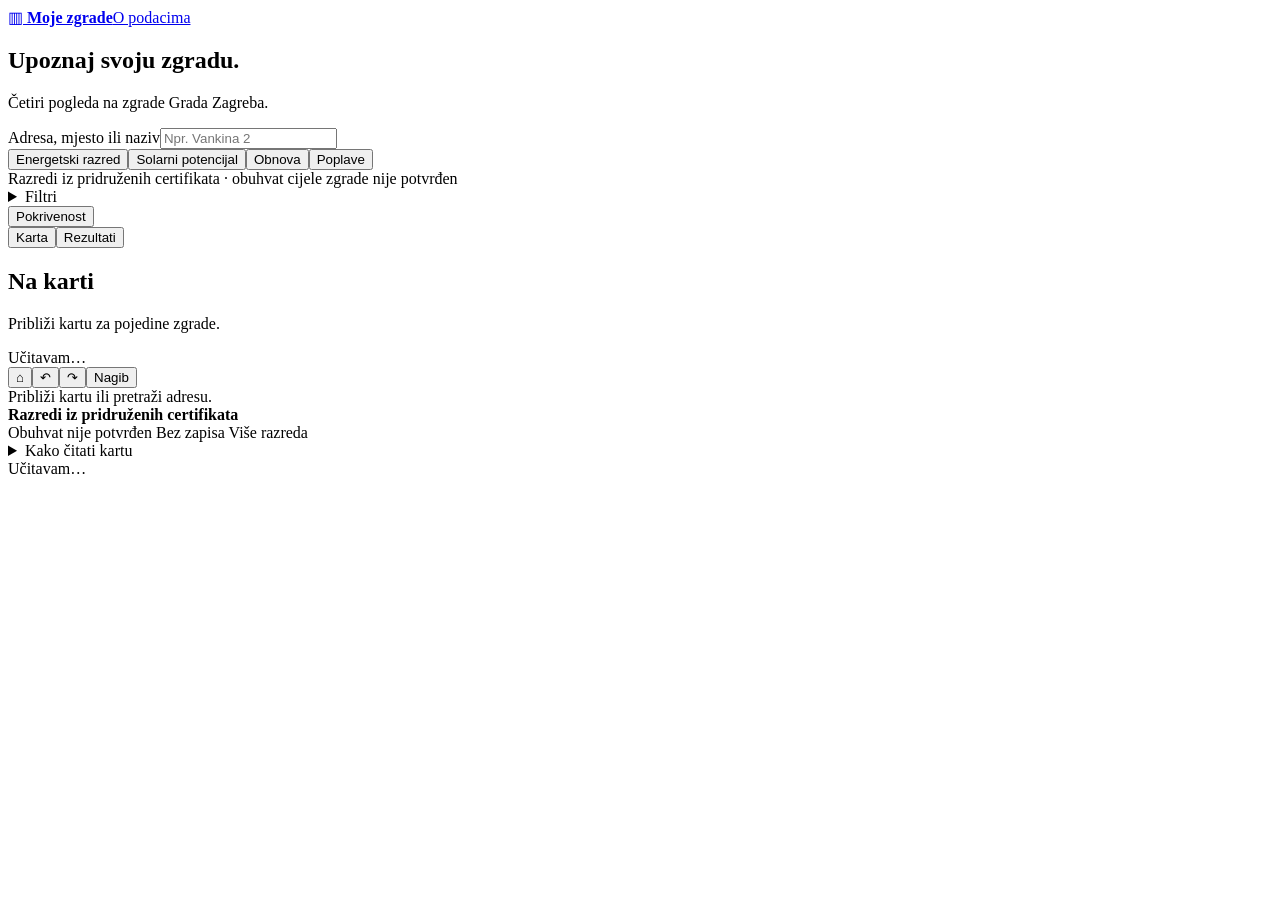
==== overrides/pokus/index.html @ 07d46ac8 "Show default flood scenario exposure and compare depths per building" ====
<!doctype html><html lang="hr"><head><meta charset="utf-8"><meta name="viewport" content="width=device-width,initial-scale=1"><meta name="theme-color" content="#173d36"><meta name="description" content="Moje zgrade: energetski razred, solarni potencijal, obnova i poplave na jednoj 3D karti Zagreba."><title>Moje zgrade · Zagreb</title><link rel="stylesheet" href="/pokus/vendor/maplibre-gl.css"><link rel="stylesheet" href="/pokus/style.css?v=mz-flood-overview-v204"><script></script><script defer src="/pokus/vendor/maplibre-gl.js"></script><script defer src="/pokus/organization.js?v=mz-systematic-20261105-v108"></script><script defer src="/pokus/map-cache.js?v=mz-systematic-20261105-v108"></script><script defer src="/pokus/app.js?v=mz-flood-overview-v204"></script></head><body>
<header><a href="/" class="brand">▥ <b>Moje zgrade</b></a><a href="#about" id="about-link">O podacima</a></header>
<section class="intro"><div class="intro-copy"><h1>Upoznaj svoju zgradu.</h1><p>Četiri pogleda na zgrade Grada Zagreba.</p></div><div class="search"><label for="search">Adresa, mjesto ili naziv</label><input id="search" aria-label="Pretraži adresu ili naziv zgrade u Zagrebu" placeholder="Npr. Vankina 2" type="search" autocomplete="off"></div></section>
<nav class="themes" aria-label="Odaberi temu"><button data-theme="energy" aria-pressed="true">Energetski razred</button><button data-theme="solar" aria-pressed="false">Solarni potencijal</button><button data-theme="renewal" aria-pressed="false">Obnova</button><button data-theme="flood" aria-pressed="false">Poplave</button></nav><div class="theme-context"><span id="theme-caption">Razredi iz pridruženih certifikata · obuhvat cijele zgrade nije potvrđen</span><label id="scenario-control" hidden>Prikaz <select id="scenario" aria-label="Prikaz poplava"><option value="overview">Sažetak svih scenarija</option><option value="velika">Dubina · češće poplave</option><option value="srednja">Dubina · stogodišnja poplava</option><option value="mala">Dubina · rijetka / ekstremna poplava</option></select></label><button id="projects-button" hidden>Prikaži projekte s podatkom</button><details id="filters" class="filters"><summary>Filtri<span id="filter-count"></span></summary><div class="filter-panel"><label class="indicator-label">Boja prikazuje<select id="indicator" aria-label="Boja prikazuje"><option value="heating">Grijanje</option><option value="primary">Primarna energija</option></select></label><label>Premjesti kartu na<select id="area"><option value="">Odaberi područje…</option><option value="kruge">Kruge</option><option value="selska">Selska</option><option value="zagreb">Zagreb · šire</option></select></label><label>Koje lokacije prikazati<select id="quality"><option value="default">Podudaranja i moguće lokacije</option><option value="strong">Samo podudaranja adrese</option><option value="all">Uključi i slabe prijedloge</option></select></label><label class="toggle"><input id="known-only" type="checkbox"> Samo obrisi s pridruženim zapisima</label><p>Lokacija može biti procjena. Razlog je naveden uz svaki zapis.</p><button id="home">⌖ Početni pogled</button></div></details><button id="coverage-button">Pokrivenost</button></div><nav class="mobile-view" aria-label="Rezultati ili karta"><button id="view-map" aria-pressed="true">Karta</button><button id="view-list" aria-pressed="false">Rezultati</button></nav>
<main><aside class="sidebar"><div class="sidebar-head"><h2 id="view-title">Na karti</h2><p id="view-help">Približi kartu za pojedine zgrade.</p><div class="stats" id="stats" role="status">Učitavam…</div></div><div id="list" class="list"></div><button id="more" hidden>Prikaži još 30</button></aside><section id="map-shell" aria-label="Karta energetskih certifikata"><div id="map"></div><div class="map-tools" aria-label="Upravljanje pogledom"><button id="home-map" aria-label="Početni pogled karte" title="Početni pogled">⌂</button><button id="rotate-left" aria-label="Zakreni ulijevo">↶</button><button id="rotate-right" aria-label="Zakreni udesno">↷</button><button id="tilt" aria-label="Promijeni nagib">Nagib</button></div><div class="map-badge" id="map-badge">Približi kartu ili pretraži adresu.</div><div id="tile-warning" role="status" hidden>Podloga nije dostupna. Zgrade i podaci ostaju dostupni.</div><div class="legend"><strong>Razredi iz pridruženih certifikata</strong><div class="scale" id="scale"></div><div class="legend-status"><span><i class="hatch"></i> Obuhvat nije potvrđen</span><span><i class="gray"></i> Bez zapisa</span><span><i class="multi"></i> Više razreda</span></div><details><summary>Kako čitati kartu</summary><p id="certainty">Šrafura označava povezane zapise, ne potvrdu razreda cijele zgrade. Siva ne dokazuje da certifikat ne postoji. 3D visina može biti procjena.</p></details></div><aside id="detail" hidden aria-label="Podaci odabrane zgrade"></aside><div id="loading">Učitavam…</div><div id="theme-source-error" hidden role="status">Podaci o bojama trenutačno nisu dostupni. Zgrade ostaju na karti. <button id="retry-theme">Pokušaj ponovno</button></div><div id="map-recovery" hidden role="status"><b>Pregled se nije učitao.</b><p>Možeš pokušati ponovno ili otvoriti stvarni primjer iz registra.</p><button id="retry-map">Pokušaj ponovno</button><button id="example-search">Primjer: Vankina 2</button></div></section></main>
<dialog id="about"><div class="dialog-top"><span class="eyebrow">IZVORI I GRANICE PODATAKA</span><button id="close-about" aria-label="Zatvori objašnjenje">×</button></div><h2>Moje zgrade · izvori i granice</h2><p>Interni Tailscale pregled · 4. 11. 2026. <a href="/sources.html">Izvori, metode i pokrivenost svih tema →</a></p><p>Solar: Grad Zagreb, prikladna površina krova prema starijem 3D modelu i pragu 800 kWh/m². Nije dokaz postavljenih panela. Obnova: gradski, državni i institucionalni izvori, bez potvrde svih stvarnih obnova. Poplave: Hrvatske vode, karte 2019., plan 2022.–2027., mjerilo 1:25.000. To nisu podaci o ranjivosti pojedine zgrade.</p><p><a href="/sources.html"><b>Logička provjera: pronađene pogreške i ispravci →</b></a></p><p id="source-summary">Učitavanje sažetka…</p><p>Boja može sažimati više zapisa. Prikazana pouzdanost odgovara najslabijem uključenom spoju; pojedinačni razlozi ostaju dostupni uz svaki zapis.</p><p>Svi izvorni IEC zapisi dobili su ishod: jači adresni spoj, vjerojatan spoj, više mogućih obrisa, slabiji prijedlog, adresa bez obrisa ili neriješeno.</p><p><b>Šrafura</b> označava energetski razred iz pridruženih certifikata, uz nepotvrđen obuhvat cijele zgrade. <b>Ljubičasto</b> znači više razreda u uključenim zapisima istog pokazatelja. <b>Sivo</b> znači da zapis nije povezan s obrisom u ovom postupku.</p><p><b>Jači adresni spoj:</b> podudaranje ulice, kućnog broja i lokaliteta uz adresnu točku u stvarnom obrisu OSM/DGU. <b>Vjerojatan spoj:</b> dodatni zaključak iz naziva, inicijala, OSM starog naziva ulice, obližnjeg adresnog čvora ili naselja. <b>Više mogućih obrisa:</b> sve bliske alternative ostaju vidljive. Slabiji prijedlozi uključuju se zasebno.</p><p>Korišteno je 1.683.274 službenih adresnih točaka DGU-a, hrvatski OSM izvod i 2.552.257 službenih DGU obrisa iz starijeg TTB sloja. DGU adresna točka označava lokaciju (siteLevel), a ne potvrđeni obuhvat zgrade. Kad obris ne sadrži točku, bliski obris do 35 m ostaje prijedlog; više mogućih zgrada ostaje odvojeno označeno. Nema slanja adresa javnom geokoderu ni stavljanja pojedinog certifikata u centar naselja. Brojevi na širokom prikazu su grupe povezanih obrisa.</p><p>3D visine koriste upisanu OSM visinu, OSM etaže ili jasno označenu procjenu iz etaža navedenih u certifikatu. Inače je volumen simboličan prema vrsti objekta. Modelirani OSM dijelovi imaju zasebne visine i donji rub; nagibi krova i fasade nisu rekonstruirani.</p><p><a href="/sources.html">Rezultati, pravila, kvaliteta i preuzimanje ishoda svih zapisa ↗</a></p><p><a href="https://www.openstreetmap.org/copyright" target="_blank" rel="noreferrer">OpenStreetMap suradnici · ODbL</a> · <a href="https://data.gov.hr/ckan/dataset/izvadak-iz-registra-izdanih-energetskih-certifikata" target="_blank" rel="noreferrer">MPGI IEC · Otvorena dozvola</a> · <a href="https://dgu.gov.hr/otvoreni-podaci-6596/6596" target="_blank" rel="noreferrer">DGU · Otvorena dozvola</a>. DGU AD: 25. 10. 2026.; BU/TTB: 7. 3. 2024. Izvedeno povezivanje, bez službene potvrde DGU-a. IEC izvod preuzet 28. 10. 2026.; OSM stanje 26. 10. 2026. MapLibre GL JS · BSD-3-Clause.</p></dialog>
<dialog id="theme-dialog"><div class="dialog-top"><h2 id="theme-dialog-title">Podaci</h2><button id="close-theme-dialog" aria-label="Zatvori">×</button></div><div id="theme-dialog-body"></div></dialog><div id="toast" role="status" hidden></div></body></html>
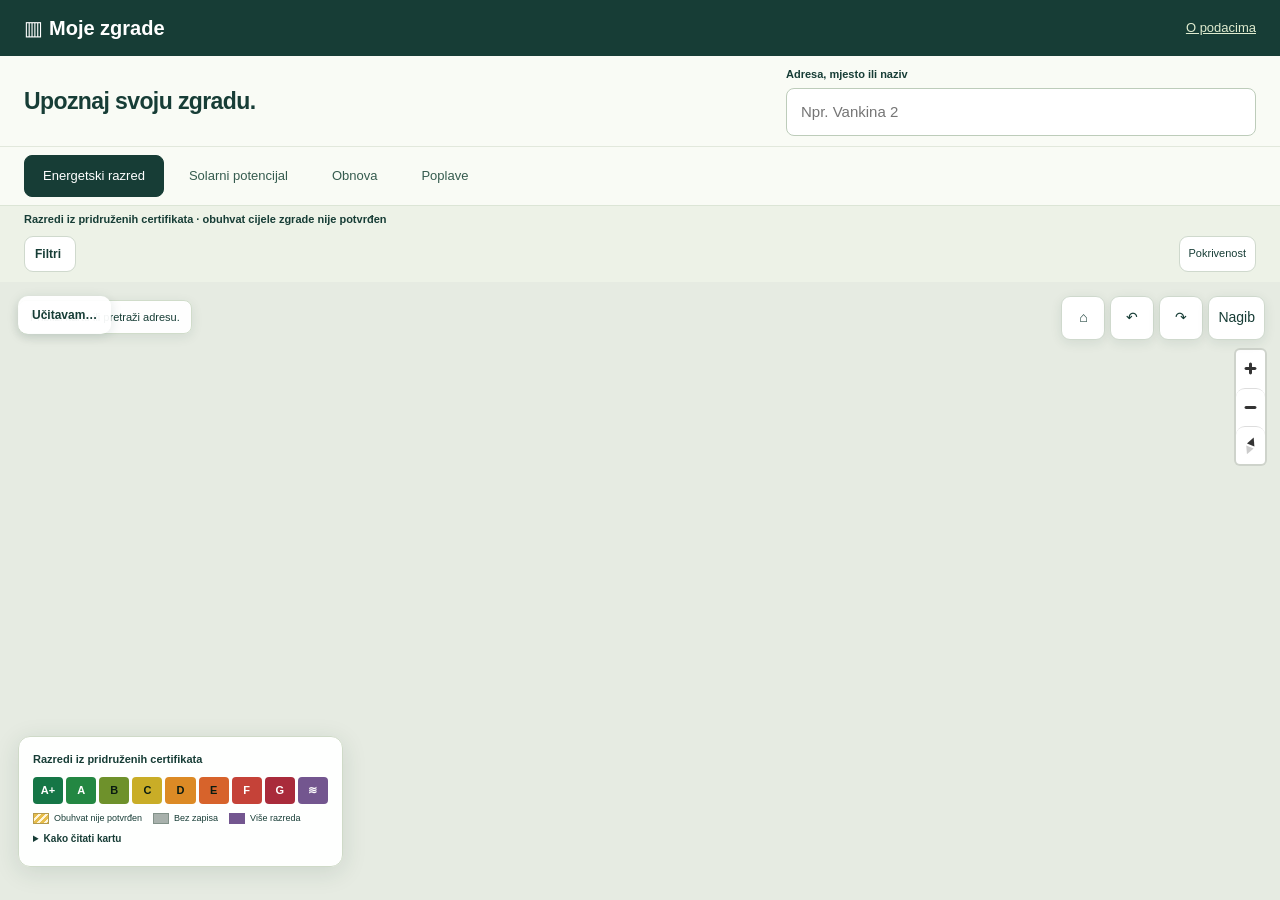
==== commit 2b2c6be1: "Finalize v213 vector maps and reviewed renewal with retained three-scenario flood overview" ====
--- a/overrides/pokus/index.html
+++ b/overrides/pokus/index.html
@@ -1,7 +1,2132 @@
-<!doctype html><html lang="hr"><head><meta charset="utf-8"><meta name="viewport" content="width=device-width,initial-scale=1"><meta name="theme-color" content="#173d36"><meta name="description" content="Moje zgrade: energetski razred, solarni potencijal, obnova i poplave na jednoj 3D karti Zagreba."><title>Moje zgrade · Zagreb</title><link rel="stylesheet" href="/pokus/vendor/maplibre-gl.css"><link rel="stylesheet" href="/pokus/style.css?v=mz-flood-overview-v204"><script></script><script defer src="/pokus/vendor/maplibre-gl.js"></script><script defer src="/pokus/organization.js?v=mz-systematic-20261105-v108"></script><script defer src="/pokus/map-cache.js?v=mz-systematic-20261105-v108"></script><script defer src="/pokus/app.js?v=mz-flood-overview-v204"></script></head><body>
+<!doctype html><html lang="hr"><head><meta charset="utf-8"><meta name="viewport" content="width=device-width,initial-scale=1"><meta name="theme-color" content="#173d36"><meta name="description" content="Moje zgrade: energetski razred, solarni potencijal, obnova i poplave na jednoj 3D karti Zagreba."><title>Moje zgrade · Zagreb</title><style>.maplibregl-map{font:12px/20px Helvetica Neue,Arial,Helvetica,sans-serif;overflow:hidden;position:relative;-webkit-tap-highlight-color:rgb(0 0 0/0)}.maplibregl-canvas{left:0;position:absolute;top:0}.maplibregl-map:fullscreen{height:100%;width:100%}.maplibregl-ctrl-group button.maplibregl-ctrl-compass{touch-action:none}.maplibregl-canvas-container.maplibregl-interactive,.maplibregl-ctrl-group button.maplibregl-ctrl-compass{cursor:grab;-webkit-user-select:none;-moz-user-select:none;user-select:none}.maplibregl-canvas-container.maplibregl-interactive.maplibregl-track-pointer{cursor:pointer}.maplibregl-canvas-container.maplibregl-interactive:active,.maplibregl-ctrl-group button.maplibregl-ctrl-compass:active{cursor:grabbing}.maplibregl-canvas-container.maplibregl-touch-zoom-rotate,.maplibregl-canvas-container.maplibregl-touch-zoom-rotate .maplibregl-canvas{touch-action:pan-x pan-y}.maplibregl-canvas-container.maplibregl-touch-drag-pan,.maplibregl-canvas-container.maplibregl-touch-drag-pan .maplibregl-canvas{touch-action:pinch-zoom}.maplibregl-canvas-container.maplibregl-touch-zoom-rotate.maplibregl-touch-drag-pan,.maplibregl-canvas-container.maplibregl-touch-zoom-rotate.maplibregl-touch-drag-pan .maplibregl-canvas{touch-action:none}.maplibregl-canvas-container.maplibregl-touch-drag-pan.maplibregl-cooperative-gestures,.maplibregl-canvas-container.maplibregl-touch-drag-pan.maplibregl-cooperative-gestures .maplibregl-canvas{touch-action:pan-x pan-y}.maplibregl-ctrl-bottom-left,.maplibregl-ctrl-bottom-right,.maplibregl-ctrl-top-left,.maplibregl-ctrl-top-right{pointer-events:none;position:absolute;z-index:2}.maplibregl-ctrl-top-left{left:0;top:0}.maplibregl-ctrl-top-right{right:0;top:0}.maplibregl-ctrl-bottom-left{bottom:0;left:0}.maplibregl-ctrl-bottom-right{bottom:0;right:0}.maplibregl-ctrl{clear:both;pointer-events:auto;transform:translate(0)}.maplibregl-ctrl-top-left .maplibregl-ctrl{float:left;margin:10px 0 0 10px}.maplibregl-ctrl-top-right .maplibregl-ctrl{float:right;margin:10px 10px 0 0}.maplibregl-ctrl-bottom-left .maplibregl-ctrl{float:left;margin:0 0 10px 10px}.maplibregl-ctrl-bottom-right .maplibregl-ctrl{float:right;margin:0 10px 10px 0}.maplibregl-ctrl-group{background:#fff;border-radius:4px}.maplibregl-ctrl-group:not(:empty){box-shadow:0 0 0 2px rgba(0,0,0,.1)}@media (forced-colors:active){.maplibregl-ctrl-group:not(:empty){box-shadow:0 0 0 2px ButtonText}}.maplibregl-ctrl-group button{background-color:transparent;border:0;box-sizing:border-box;cursor:pointer;display:block;height:29px;outline:none;padding:0;width:29px}.maplibregl-ctrl-group button+button{border-top:1px solid #ddd}.maplibregl-ctrl button .maplibregl-ctrl-icon{background-position:50%;background-repeat:no-repeat;display:block;height:100%;width:100%}@media (forced-colors:active){.maplibregl-ctrl-icon{background-color:transparent}.maplibregl-ctrl-group button+button{border-top:1px solid ButtonText}}.maplibregl-ctrl button::-moz-focus-inner{border:0;padding:0}.maplibregl-ctrl-attrib-button:focus,.maplibregl-ctrl-group button:focus{box-shadow:0 0 2px 2px #0096ff}.maplibregl-ctrl button:disabled{cursor:not-allowed}.maplibregl-ctrl button:disabled .maplibregl-ctrl-icon{opacity:.25}@media (hover:hover){.maplibregl-ctrl button:not(:disabled):hover{background-color:rgb(0 0 0/5%)}}.maplibregl-ctrl button:not(:disabled):active{background-color:rgb(0 0 0/5%)}.maplibregl-ctrl-group button:focus:focus-visible{box-shadow:0 0 2px 2px #0096ff}.maplibregl-ctrl-group button:focus:not(:focus-visible){box-shadow:none}.maplibregl-ctrl-group button:focus:first-child{border-radius:4px 4px 0 0}.maplibregl-ctrl-group button:focus:last-child{border-radius:0 0 4px 4px}.maplibregl-ctrl-group button:focus:only-child{border-radius:inherit}.maplibregl-ctrl button.maplibregl-ctrl-zoom-out .maplibregl-ctrl-icon{background-image:url("data:image/svg+xml;charset=utf-8,%3Csvg xmlns='http://www.w3.org/2000/svg' width='29' height='29' fill='%23333' viewBox='0 0 29 29'%3E%3Cpath d='M10 13c-.75 0-1.5.75-1.5 1.5S9.25 16 10 16h9c.75 0 1.5-.75 1.5-1.5S19.75 13 19 13z'/%3E%3C/svg%3E")}.maplibregl-ctrl button.maplibregl-ctrl-zoom-in .maplibregl-ctrl-icon{background-image:url("data:image/svg+xml;charset=utf-8,%3Csvg xmlns='http://www.w3.org/2000/svg' width='29' height='29' fill='%23333' viewBox='0 0 29 29'%3E%3Cpath d='M14.5 8.5c-.75 0-1.5.75-1.5 1.5v3h-3c-.75 0-1.5.75-1.5 1.5S9.25 16 10 16h3v3c0 .75.75 1.5 1.5 1.5S16 19.75 16 19v-3h3c.75 0 1.5-.75 1.5-1.5S19.75 13 19 13h-3v-3c0-.75-.75-1.5-1.5-1.5'/%3E%3C/svg%3E")}@media (forced-colors:active){.maplibregl-ctrl button.maplibregl-ctrl-zoom-out .maplibregl-ctrl-icon{background-image:url("data:image/svg+xml;charset=utf-8,%3Csvg xmlns='http://www.w3.org/2000/svg' width='29' height='29' fill='%23fff' viewBox='0 0 29 29'%3E%3Cpath d='M10 13c-.75 0-1.5.75-1.5 1.5S9.25 16 10 16h9c.75 0 1.5-.75 1.5-1.5S19.75 13 19 13z'/%3E%3C/svg%3E")}.maplibregl-ctrl button.maplibregl-ctrl-zoom-in .maplibregl-ctrl-icon{background-image:url("data:image/svg+xml;charset=utf-8,%3Csvg xmlns='http://www.w3.org/2000/svg' width='29' height='29' fill='%23fff' viewBox='0 0 29 29'%3E%3Cpath d='M14.5 8.5c-.75 0-1.5.75-1.5 1.5v3h-3c-.75 0-1.5.75-1.5 1.5S9.25 16 10 16h3v3c0 .75.75 1.5 1.5 1.5S16 19.75 16 19v-3h3c.75 0 1.5-.75 1.5-1.5S19.75 13 19 13h-3v-3c0-.75-.75-1.5-1.5-1.5'/%3E%3C/svg%3E")}}@media (forced-colors:active) and (prefers-color-scheme:light){.maplibregl-ctrl button.maplibregl-ctrl-zoom-out .maplibregl-ctrl-icon{background-image:url("data:image/svg+xml;charset=utf-8,%3Csvg xmlns='http://www.w3.org/2000/svg' width='29' height='29' viewBox='0 0 29 29'%3E%3Cpath d='M10 13c-.75 0-1.5.75-1.5 1.5S9.25 16 10 16h9c.75 0 1.5-.75 1.5-1.5S19.75 13 19 13z'/%3E%3C/svg%3E")}.maplibregl-ctrl button.maplibregl-ctrl-zoom-in .maplibregl-ctrl-icon{background-image:url("data:image/svg+xml;charset=utf-8,%3Csvg xmlns='http://www.w3.org/2000/svg' width='29' height='29' viewBox='0 0 29 29'%3E%3Cpath d='M14.5 8.5c-.75 0-1.5.75-1.5 1.5v3h-3c-.75 0-1.5.75-1.5 1.5S9.25 16 10 16h3v3c0 .75.75 1.5 1.5 1.5S16 19.75 16 19v-3h3c.75 0 1.5-.75 1.5-1.5S19.75 13 19 13h-3v-3c0-.75-.75-1.5-1.5-1.5'/%3E%3C/svg%3E")}}.maplibregl-ctrl button.maplibregl-ctrl-fullscreen .maplibregl-ctrl-icon{background-image:url("data:image/svg+xml;charset=utf-8,%3Csvg xmlns='http://www.w3.org/2000/svg' width='29' height='29' fill='%23333' viewBox='0 0 29 29'%3E%3Cpath d='M24 16v5.5c0 1.75-.75 2.5-2.5 2.5H16v-1l3-1.5-4-5.5 1-1 5.5 4 1.5-3zM6 16l1.5 3 5.5-4 1 1-4 5.5 3 1.5v1H7.5C5.75 24 5 23.25 5 21.5V16zm7-11v1l-3 1.5 4 5.5-1 1-5.5-4L6 13H5V7.5C5 5.75 5.75 5 7.5 5zm11 2.5c0-1.75-.75-2.5-2.5-2.5H16v1l3 1.5-4 5.5 1 1 5.5-4 1.5 3h1z'/%3E%3C/svg%3E")}.maplibregl-ctrl button.maplibregl-ctrl-shrink .maplibregl-ctrl-icon{background-image:url("data:image/svg+xml;charset=utf-8,%3Csvg xmlns='http://www.w3.org/2000/svg' width='29' height='29' viewBox='0 0 29 29'%3E%3Cpath d='M18.5 16c-1.75 0-2.5.75-2.5 2.5V24h1l1.5-3 5.5 4 1-1-4-5.5 3-1.5v-1zM13 18.5c0-1.75-.75-2.5-2.5-2.5H5v1l3 1.5L4 24l1 1 5.5-4 1.5 3h1zm3-8c0 1.75.75 2.5 2.5 2.5H24v-1l-3-1.5L25 5l-1-1-5.5 4L17 5h-1zM10.5 13c1.75 0 2.5-.75 2.5-2.5V5h-1l-1.5 3L5 4 4 5l4 5.5L5 12v1z'/%3E%3C/svg%3E")}@media (forced-colors:active){.maplibregl-ctrl button.maplibregl-ctrl-fullscreen .maplibregl-ctrl-icon{background-image:url("data:image/svg+xml;charset=utf-8,%3Csvg xmlns='http://www.w3.org/2000/svg' width='29' height='29' fill='%23fff' viewBox='0 0 29 29'%3E%3Cpath d='M24 16v5.5c0 1.75-.75 2.5-2.5 2.5H16v-1l3-1.5-4-5.5 1-1 5.5 4 1.5-3zM6 16l1.5 3 5.5-4 1 1-4 5.5 3 1.5v1H7.5C5.75 24 5 23.25 5 21.5V16zm7-11v1l-3 1.5 4 5.5-1 1-5.5-4L6 13H5V7.5C5 5.75 5.75 5 7.5 5zm11 2.5c0-1.75-.75-2.5-2.5-2.5H16v1l3 1.5-4 5.5 1 1 5.5-4 1.5 3h1z'/%3E%3C/svg%3E")}.maplibregl-ctrl button.maplibregl-ctrl-shrink .maplibregl-ctrl-icon{background-image:url("data:image/svg+xml;charset=utf-8,%3Csvg xmlns='http://www.w3.org/2000/svg' width='29' height='29' fill='%23fff' viewBox='0 0 29 29'%3E%3Cpath d='M18.5 16c-1.75 0-2.5.75-2.5 2.5V24h1l1.5-3 5.5 4 1-1-4-5.5 3-1.5v-1zM13 18.5c0-1.75-.75-2.5-2.5-2.5H5v1l3 1.5L4 24l1 1 5.5-4 1.5 3h1zm3-8c0 1.75.75 2.5 2.5 2.5H24v-1l-3-1.5L25 5l-1-1-5.5 4L17 5h-1zM10.5 13c1.75 0 2.5-.75 2.5-2.5V5h-1l-1.5 3L5 4 4 5l4 5.5L5 12v1z'/%3E%3C/svg%3E")}}@media (forced-colors:active) and (prefers-color-scheme:light){.maplibregl-ctrl button.maplibregl-ctrl-fullscreen .maplibregl-ctrl-icon{background-image:url("data:image/svg+xml;charset=utf-8,%3Csvg xmlns='http://www.w3.org/2000/svg' width='29' height='29' viewBox='0 0 29 29'%3E%3Cpath d='M24 16v5.5c0 1.75-.75 2.5-2.5 2.5H16v-1l3-1.5-4-5.5 1-1 5.5 4 1.5-3zM6 16l1.5 3 5.5-4 1 1-4 5.5 3 1.5v1H7.5C5.75 24 5 23.25 5 21.5V16zm7-11v1l-3 1.5 4 5.5-1 1-5.5-4L6 13H5V7.5C5 5.75 5.75 5 7.5 5zm11 2.5c0-1.75-.75-2.5-2.5-2.5H16v1l3 1.5-4 5.5 1 1 5.5-4 1.5 3h1z'/%3E%3C/svg%3E")}.maplibregl-ctrl button.maplibregl-ctrl-shrink .maplibregl-ctrl-icon{background-image:url("data:image/svg+xml;charset=utf-8,%3Csvg xmlns='http://www.w3.org/2000/svg' width='29' height='29' viewBox='0 0 29 29'%3E%3Cpath d='M18.5 16c-1.75 0-2.5.75-2.5 2.5V24h1l1.5-3 5.5 4 1-1-4-5.5 3-1.5v-1zM13 18.5c0-1.75-.75-2.5-2.5-2.5H5v1l3 1.5L4 24l1 1 5.5-4 1.5 3h1zm3-8c0 1.75.75 2.5 2.5 2.5H24v-1l-3-1.5L25 5l-1-1-5.5 4L17 5h-1zM10.5 13c1.75 0 2.5-.75 2.5-2.5V5h-1l-1.5 3L5 4 4 5l4 5.5L5 12v1z'/%3E%3C/svg%3E")}}.maplibregl-ctrl button.maplibregl-ctrl-compass .maplibregl-ctrl-icon{background-image:url("data:image/svg+xml;charset=utf-8,%3Csvg xmlns='http://www.w3.org/2000/svg' width='29' height='29' fill='%23333' viewBox='0 0 29 29'%3E%3Cpath d='m10.5 14 4-8 4 8z'/%3E%3Cpath fill='%23ccc' d='m10.5 16 4 8 4-8z'/%3E%3C/svg%3E")}@media (forced-colors:active){.maplibregl-ctrl button.maplibregl-ctrl-compass .maplibregl-ctrl-icon{background-image:url("data:image/svg+xml;charset=utf-8,%3Csvg xmlns='http://www.w3.org/2000/svg' width='29' height='29' fill='%23fff' viewBox='0 0 29 29'%3E%3Cpath d='m10.5 14 4-8 4 8z'/%3E%3Cpath fill='%23ccc' d='m10.5 16 4 8 4-8z'/%3E%3C/svg%3E")}}@media (forced-colors:active) and (prefers-color-scheme:light){.maplibregl-ctrl button.maplibregl-ctrl-compass .maplibregl-ctrl-icon{background-image:url("data:image/svg+xml;charset=utf-8,%3Csvg xmlns='http://www.w3.org/2000/svg' width='29' height='29' viewBox='0 0 29 29'%3E%3Cpath d='m10.5 14 4-8 4 8z'/%3E%3Cpath fill='%23ccc' d='m10.5 16 4 8 4-8z'/%3E%3C/svg%3E")}}.maplibregl-ctrl button.maplibregl-ctrl-globe .maplibregl-ctrl-icon{background-image:url("data:image/svg+xml;charset=utf-8,%3Csvg xmlns='http://www.w3.org/2000/svg' width='22' height='22' fill='none' stroke='%23333' viewBox='0 0 22 22'%3E%3Ccircle cx='11' cy='11' r='8.5'/%3E%3Cpath d='M17.5 11c0 4.819-3.02 8.5-6.5 8.5S4.5 15.819 4.5 11 7.52 2.5 11 2.5s6.5 3.681 6.5 8.5Z'/%3E%3Cpath d='M13.5 11c0 2.447-.331 4.64-.853 6.206-.262.785-.562 1.384-.872 1.777-.314.399-.58.517-.775.517s-.461-.118-.775-.517c-.31-.393-.61-.992-.872-1.777C8.831 15.64 8.5 13.446 8.5 11s.331-4.64.853-6.206c.262-.785.562-1.384.872-1.777.314-.399.58-.517.775-.517s.461.118.775.517c.31.393.61.992.872 1.777.522 1.565.853 3.76.853 6.206Z'/%3E%3Cpath d='M11 7.5c-1.909 0-3.622-.166-4.845-.428-.616-.132-1.08-.283-1.379-.434a1.3 1.3 0 0 1-.224-.138q.07-.058.224-.138c.299-.151.763-.302 1.379-.434C7.378 5.666 9.091 5.5 11 5.5s3.622.166 4.845.428c.616.132 1.08.283 1.379.434.105.053.177.1.224.138q-.07.058-.224.138c-.299.151-.763.302-1.379.434-1.223.262-2.936.428-4.845.428ZM4.486 6.436ZM11 16.5c-1.909 0-3.622-.166-4.845-.428-.616-.132-1.08-.283-1.379-.434a1.3 1.3 0 0 1-.224-.138 1.3 1.3 0 0 1 .224-.138c.299-.151.763-.302 1.379-.434C7.378 14.666 9.091 14.5 11 14.5s3.622.166 4.845.428c.616.132 1.08.283 1.379.434.105.053.177.1.224.138a1.3 1.3 0 0 1-.224.138c-.299.151-.763.302-1.379.434-1.223.262-2.936.428-4.845.428Zm-6.514-1.064ZM11 12.5c-2.46 0-4.672-.222-6.255-.574-.796-.177-1.406-.38-1.805-.59a1.5 1.5 0 0 1-.39-.272.3.3 0 0 1-.047-.064.3.3 0 0 1 .048-.064c.066-.073.189-.167.389-.272.399-.21 1.009-.413 1.805-.59C6.328 9.722 8.54 9.5 11 9.5s4.672.222 6.256.574c.795.177 1.405.38 1.804.59.2.105.323.2.39.272a.3.3 0 0 1 .047.064.3.3 0 0 1-.048.064 1.4 1.4 0 0 1-.389.272c-.399.21-1.009.413-1.804.59-1.584.352-3.796.574-6.256.574Zm-8.501-1.51v.002zm0 .018v.002zm17.002.002v-.002zm0-.018v-.002z'/%3E%3C/svg%3E")}.maplibregl-ctrl button.maplibregl-ctrl-globe-enabled .maplibregl-ctrl-icon{background-image:url("data:image/svg+xml;charset=utf-8,%3Csvg xmlns='http://www.w3.org/2000/svg' width='22' height='22' fill='none' stroke='%2333b5e5' viewBox='0 0 22 22'%3E%3Ccircle cx='11' cy='11' r='8.5'/%3E%3Cpath d='M17.5 11c0 4.819-3.02 8.5-6.5 8.5S4.5 15.819 4.5 11 7.52 2.5 11 2.5s6.5 3.681 6.5 8.5Z'/%3E%3Cpath d='M13.5 11c0 2.447-.331 4.64-.853 6.206-.262.785-.562 1.384-.872 1.777-.314.399-.58.517-.775.517s-.461-.118-.775-.517c-.31-.393-.61-.992-.872-1.777C8.831 15.64 8.5 13.446 8.5 11s.331-4.64.853-6.206c.262-.785.562-1.384.872-1.777.314-.399.58-.517.775-.517s.461.118.775.517c.31.393.61.992.872 1.777.522 1.565.853 3.76.853 6.206Z'/%3E%3Cpath d='M11 7.5c-1.909 0-3.622-.166-4.845-.428-.616-.132-1.08-.283-1.379-.434a1.3 1.3 0 0 1-.224-.138q.07-.058.224-.138c.299-.151.763-.302 1.379-.434C7.378 5.666 9.091 5.5 11 5.5s3.622.166 4.845.428c.616.132 1.08.283 1.379.434.105.053.177.1.224.138q-.07.058-.224.138c-.299.151-.763.302-1.379.434-1.223.262-2.936.428-4.845.428ZM4.486 6.436ZM11 16.5c-1.909 0-3.622-.166-4.845-.428-.616-.132-1.08-.283-1.379-.434a1.3 1.3 0 0 1-.224-.138 1.3 1.3 0 0 1 .224-.138c.299-.151.763-.302 1.379-.434C7.378 14.666 9.091 14.5 11 14.5s3.622.166 4.845.428c.616.132 1.08.283 1.379.434.105.053.177.1.224.138a1.3 1.3 0 0 1-.224.138c-.299.151-.763.302-1.379.434-1.223.262-2.936.428-4.845.428Zm-6.514-1.064ZM11 12.5c-2.46 0-4.672-.222-6.255-.574-.796-.177-1.406-.38-1.805-.59a1.5 1.5 0 0 1-.39-.272.3.3 0 0 1-.047-.064.3.3 0 0 1 .048-.064c.066-.073.189-.167.389-.272.399-.21 1.009-.413 1.805-.59C6.328 9.722 8.54 9.5 11 9.5s4.672.222 6.256.574c.795.177 1.405.38 1.804.59.2.105.323.2.39.272a.3.3 0 0 1 .047.064.3.3 0 0 1-.048.064 1.4 1.4 0 0 1-.389.272c-.399.21-1.009.413-1.804.59-1.584.352-3.796.574-6.256.574Zm-8.501-1.51v.002zm0 .018v.002zm17.002.002v-.002zm0-.018v-.002z'/%3E%3C/svg%3E")}.maplibregl-ctrl button.maplibregl-ctrl-terrain .maplibregl-ctrl-icon{background-image:url("data:image/svg+xml;charset=utf-8,%3Csvg xmlns='http://www.w3.org/2000/svg' width='22' height='22' fill='%23333' viewBox='0 0 22 22'%3E%3Cpath d='m1.754 13.406 4.453-4.851 3.09 3.09 3.281 3.277.969-.969-3.309-3.312 3.844-4.121 6.148 6.886h1.082v-.855l-7.207-8.07-4.84 5.187L6.169 6.57l-5.48 5.965v.871ZM.688 16.844h20.625v1.375H.688Zm0 0'/%3E%3C/svg%3E")}.maplibregl-ctrl button.maplibregl-ctrl-terrain-enabled .maplibregl-ctrl-icon{background-image:url("data:image/svg+xml;charset=utf-8,%3Csvg xmlns='http://www.w3.org/2000/svg' width='22' height='22' fill='%2333b5e5' viewBox='0 0 22 22'%3E%3Cpath d='m1.754 13.406 4.453-4.851 3.09 3.09 3.281 3.277.969-.969-3.309-3.312 3.844-4.121 6.148 6.886h1.082v-.855l-7.207-8.07-4.84 5.187L6.169 6.57l-5.48 5.965v.871ZM.688 16.844h20.625v1.375H.688Zm0 0'/%3E%3C/svg%3E")}.maplibregl-ctrl button.maplibregl-ctrl-geolocate .maplibregl-ctrl-icon{background-image:url("data:image/svg+xml;charset=utf-8,%3Csvg xmlns='http://www.w3.org/2000/svg' width='29' height='29' fill='%23333' viewBox='0 0 20 20'%3E%3Cpath d='M10 4C9 4 9 5 9 5v.1A5 5 0 0 0 5.1 9H5s-1 0-1 1 1 1 1 1h.1A5 5 0 0 0 9 14.9v.1s0 1 1 1 1-1 1-1v-.1a5 5 0 0 0 3.9-3.9h.1s1 0 1-1-1-1-1-1h-.1A5 5 0 0 0 11 5.1V5s0-1-1-1m0 2.5a3.5 3.5 0 1 1 0 7 3.5 3.5 0 1 1 0-7'/%3E%3Ccircle cx='10' cy='10' r='2'/%3E%3C/svg%3E")}.maplibregl-ctrl button.maplibregl-ctrl-geolocate:disabled .maplibregl-ctrl-icon{background-image:url("data:image/svg+xml;charset=utf-8,%3Csvg xmlns='http://www.w3.org/2000/svg' width='29' height='29' fill='%23aaa' viewBox='0 0 20 20'%3E%3Cpath d='M10 4C9 4 9 5 9 5v.1A5 5 0 0 0 5.1 9H5s-1 0-1 1 1 1 1 1h.1A5 5 0 0 0 9 14.9v.1s0 1 1 1 1-1 1-1v-.1a5 5 0 0 0 3.9-3.9h.1s1 0 1-1-1-1-1-1h-.1A5 5 0 0 0 11 5.1V5s0-1-1-1m0 2.5a3.5 3.5 0 1 1 0 7 3.5 3.5 0 1 1 0-7'/%3E%3Ccircle cx='10' cy='10' r='2'/%3E%3Cpath fill='red' d='m14 5 1 1-9 9-1-1z'/%3E%3C/svg%3E")}.maplibregl-ctrl button.maplibregl-ctrl-geolocate.maplibregl-ctrl-geolocate-active .maplibregl-ctrl-icon{background-image:url("data:image/svg+xml;charset=utf-8,%3Csvg xmlns='http://www.w3.org/2000/svg' width='29' height='29' fill='%2333b5e5' viewBox='0 0 20 20'%3E%3Cpath d='M10 4C9 4 9 5 9 5v.1A5 5 0 0 0 5.1 9H5s-1 0-1 1 1 1 1 1h.1A5 5 0 0 0 9 14.9v.1s0 1 1 1 1-1 1-1v-.1a5 5 0 0 0 3.9-3.9h.1s1 0 1-1-1-1-1-1h-.1A5 5 0 0 0 11 5.1V5s0-1-1-1m0 2.5a3.5 3.5 0 1 1 0 7 3.5 3.5 0 1 1 0-7'/%3E%3Ccircle cx='10' cy='10' r='2'/%3E%3C/svg%3E")}.maplibregl-ctrl button.maplibregl-ctrl-geolocate.maplibregl-ctrl-geolocate-active-error .maplibregl-ctrl-icon{background-image:url("data:image/svg+xml;charset=utf-8,%3Csvg xmlns='http://www.w3.org/2000/svg' width='29' height='29' fill='%23e58978' viewBox='0 0 20 20'%3E%3Cpath d='M10 4C9 4 9 5 9 5v.1A5 5 0 0 0 5.1 9H5s-1 0-1 1 1 1 1 1h.1A5 5 0 0 0 9 14.9v.1s0 1 1 1 1-1 1-1v-.1a5 5 0 0 0 3.9-3.9h.1s1 0 1-1-1-1-1-1h-.1A5 5 0 0 0 11 5.1V5s0-1-1-1m0 2.5a3.5 3.5 0 1 1 0 7 3.5 3.5 0 1 1 0-7'/%3E%3Ccircle cx='10' cy='10' r='2'/%3E%3C/svg%3E")}.maplibregl-ctrl button.maplibregl-ctrl-geolocate.maplibregl-ctrl-geolocate-background .maplibregl-ctrl-icon{background-image:url("data:image/svg+xml;charset=utf-8,%3Csvg xmlns='http://www.w3.org/2000/svg' width='29' height='29' fill='%2333b5e5' viewBox='0 0 20 20'%3E%3Cpath d='M10 4C9 4 9 5 9 5v.1A5 5 0 0 0 5.1 9H5s-1 0-1 1 1 1 1 1h.1A5 5 0 0 0 9 14.9v.1s0 1 1 1 1-1 1-1v-.1a5 5 0 0 0 3.9-3.9h.1s1 0 1-1-1-1-1-1h-.1A5 5 0 0 0 11 5.1V5s0-1-1-1m0 2.5a3.5 3.5 0 1 1 0 7 3.5 3.5 0 1 1 0-7'/%3E%3C/svg%3E")}.maplibregl-ctrl button.maplibregl-ctrl-geolocate.maplibregl-ctrl-geolocate-background-error .maplibregl-ctrl-icon{background-image:url("data:image/svg+xml;charset=utf-8,%3Csvg xmlns='http://www.w3.org/2000/svg' width='29' height='29' fill='%23e54e33' viewBox='0 0 20 20'%3E%3Cpath d='M10 4C9 4 9 5 9 5v.1A5 5 0 0 0 5.1 9H5s-1 0-1 1 1 1 1 1h.1A5 5 0 0 0 9 14.9v.1s0 1 1 1 1-1 1-1v-.1a5 5 0 0 0 3.9-3.9h.1s1 0 1-1-1-1-1-1h-.1A5 5 0 0 0 11 5.1V5s0-1-1-1m0 2.5a3.5 3.5 0 1 1 0 7 3.5 3.5 0 1 1 0-7'/%3E%3C/svg%3E")}.maplibregl-ctrl button.maplibregl-ctrl-geolocate.maplibregl-ctrl-geolocate-waiting .maplibregl-ctrl-icon{animation:maplibregl-spin 2s linear infinite}@media (forced-colors:active){.maplibregl-ctrl button.maplibregl-ctrl-geolocate .maplibregl-ctrl-icon{background-image:url("data:image/svg+xml;charset=utf-8,%3Csvg xmlns='http://www.w3.org/2000/svg' width='29' height='29' fill='%23fff' viewBox='0 0 20 20'%3E%3Cpath d='M10 4C9 4 9 5 9 5v.1A5 5 0 0 0 5.1 9H5s-1 0-1 1 1 1 1 1h.1A5 5 0 0 0 9 14.9v.1s0 1 1 1 1-1 1-1v-.1a5 5 0 0 0 3.9-3.9h.1s1 0 1-1-1-1-1-1h-.1A5 5 0 0 0 11 5.1V5s0-1-1-1m0 2.5a3.5 3.5 0 1 1 0 7 3.5 3.5 0 1 1 0-7'/%3E%3Ccircle cx='10' cy='10' r='2'/%3E%3C/svg%3E")}.maplibregl-ctrl button.maplibregl-ctrl-geolocate:disabled .maplibregl-ctrl-icon{background-image:url("data:image/svg+xml;charset=utf-8,%3Csvg xmlns='http://www.w3.org/2000/svg' width='29' height='29' fill='%23999' viewBox='0 0 20 20'%3E%3Cpath d='M10 4C9 4 9 5 9 5v.1A5 5 0 0 0 5.1 9H5s-1 0-1 1 1 1 1 1h.1A5 5 0 0 0 9 14.9v.1s0 1 1 1 1-1 1-1v-.1a5 5 0 0 0 3.9-3.9h.1s1 0 1-1-1-1-1-1h-.1A5 5 0 0 0 11 5.1V5s0-1-1-1m0 2.5a3.5 3.5 0 1 1 0 7 3.5 3.5 0 1 1 0-7'/%3E%3Ccircle cx='10' cy='10' r='2'/%3E%3Cpath fill='red' d='m14 5 1 1-9 9-1-1z'/%3E%3C/svg%3E")}.maplibregl-ctrl button.maplibregl-ctrl-geolocate.maplibregl-ctrl-geolocate-active .maplibregl-ctrl-icon{background-image:url("data:image/svg+xml;charset=utf-8,%3Csvg xmlns='http://www.w3.org/2000/svg' width='29' height='29' fill='%2333b5e5' viewBox='0 0 20 20'%3E%3Cpath d='M10 4C9 4 9 5 9 5v.1A5 5 0 0 0 5.1 9H5s-1 0-1 1 1 1 1 1h.1A5 5 0 0 0 9 14.9v.1s0 1 1 1 1-1 1-1v-.1a5 5 0 0 0 3.9-3.9h.1s1 0 1-1-1-1-1-1h-.1A5 5 0 0 0 11 5.1V5s0-1-1-1m0 2.5a3.5 3.5 0 1 1 0 7 3.5 3.5 0 1 1 0-7'/%3E%3Ccircle cx='10' cy='10' r='2'/%3E%3C/svg%3E")}.maplibregl-ctrl button.maplibregl-ctrl-geolocate.maplibregl-ctrl-geolocate-active-error .maplibregl-ctrl-icon{background-image:url("data:image/svg+xml;charset=utf-8,%3Csvg xmlns='http://www.w3.org/2000/svg' width='29' height='29' fill='%23e58978' viewBox='0 0 20 20'%3E%3Cpath d='M10 4C9 4 9 5 9 5v.1A5 5 0 0 0 5.1 9H5s-1 0-1 1 1 1 1 1h.1A5 5 0 0 0 9 14.9v.1s0 1 1 1 1-1 1-1v-.1a5 5 0 0 0 3.9-3.9h.1s1 0 1-1-1-1-1-1h-.1A5 5 0 0 0 11 5.1V5s0-1-1-1m0 2.5a3.5 3.5 0 1 1 0 7 3.5 3.5 0 1 1 0-7'/%3E%3Ccircle cx='10' cy='10' r='2'/%3E%3C/svg%3E")}.maplibregl-ctrl button.maplibregl-ctrl-geolocate.maplibregl-ctrl-geolocate-background .maplibregl-ctrl-icon{background-image:url("data:image/svg+xml;charset=utf-8,%3Csvg xmlns='http://www.w3.org/2000/svg' width='29' height='29' fill='%2333b5e5' viewBox='0 0 20 20'%3E%3Cpath d='M10 4C9 4 9 5 9 5v.1A5 5 0 0 0 5.1 9H5s-1 0-1 1 1 1 1 1h.1A5 5 0 0 0 9 14.9v.1s0 1 1 1 1-1 1-1v-.1a5 5 0 0 0 3.9-3.9h.1s1 0 1-1-1-1-1-1h-.1A5 5 0 0 0 11 5.1V5s0-1-1-1m0 2.5a3.5 3.5 0 1 1 0 7 3.5 3.5 0 1 1 0-7'/%3E%3C/svg%3E")}.maplibregl-ctrl button.maplibregl-ctrl-geolocate.maplibregl-ctrl-geolocate-background-error .maplibregl-ctrl-icon{background-image:url("data:image/svg+xml;charset=utf-8,%3Csvg xmlns='http://www.w3.org/2000/svg' width='29' height='29' fill='%23e54e33' viewBox='0 0 20 20'%3E%3Cpath d='M10 4C9 4 9 5 9 5v.1A5 5 0 0 0 5.1 9H5s-1 0-1 1 1 1 1 1h.1A5 5 0 0 0 9 14.9v.1s0 1 1 1 1-1 1-1v-.1a5 5 0 0 0 3.9-3.9h.1s1 0 1-1-1-1-1-1h-.1A5 5 0 0 0 11 5.1V5s0-1-1-1m0 2.5a3.5 3.5 0 1 1 0 7 3.5 3.5 0 1 1 0-7'/%3E%3C/svg%3E")}}@media (forced-colors:active) and (prefers-color-scheme:light){.maplibregl-ctrl button.maplibregl-ctrl-geolocate .maplibregl-ctrl-icon{background-image:url("data:image/svg+xml;charset=utf-8,%3Csvg xmlns='http://www.w3.org/2000/svg' width='29' height='29' viewBox='0 0 20 20'%3E%3Cpath d='M10 4C9 4 9 5 9 5v.1A5 5 0 0 0 5.1 9H5s-1 0-1 1 1 1 1 1h.1A5 5 0 0 0 9 14.9v.1s0 1 1 1 1-1 1-1v-.1a5 5 0 0 0 3.9-3.9h.1s1 0 1-1-1-1-1-1h-.1A5 5 0 0 0 11 5.1V5s0-1-1-1m0 2.5a3.5 3.5 0 1 1 0 7 3.5 3.5 0 1 1 0-7'/%3E%3Ccircle cx='10' cy='10' r='2'/%3E%3C/svg%3E")}.maplibregl-ctrl button.maplibregl-ctrl-geolocate:disabled .maplibregl-ctrl-icon{background-image:url("data:image/svg+xml;charset=utf-8,%3Csvg xmlns='http://www.w3.org/2000/svg' width='29' height='29' fill='%23666' viewBox='0 0 20 20'%3E%3Cpath d='M10 4C9 4 9 5 9 5v.1A5 5 0 0 0 5.1 9H5s-1 0-1 1 1 1 1 1h.1A5 5 0 0 0 9 14.9v.1s0 1 1 1 1-1 1-1v-.1a5 5 0 0 0 3.9-3.9h.1s1 0 1-1-1-1-1-1h-.1A5 5 0 0 0 11 5.1V5s0-1-1-1m0 2.5a3.5 3.5 0 1 1 0 7 3.5 3.5 0 1 1 0-7'/%3E%3Ccircle cx='10' cy='10' r='2'/%3E%3Cpath fill='red' d='m14 5 1 1-9 9-1-1z'/%3E%3C/svg%3E")}}@keyframes maplibregl-spin{0%{transform:rotate(0deg)}to{transform:rotate(1turn)}}a.maplibregl-ctrl-logo{background-image:url("data:image/svg+xml;charset=utf-8,%3Csvg xmlns='http://www.w3.org/2000/svg' width='88' height='23' fill='none'%3E%3Cpath fill='%23000' fill-opacity='.4' fill-rule='evenodd' d='M17.408 16.796h-1.827l2.501-12.095h.198l3.324 6.533.988 2.19.988-2.19 3.258-6.533h.181l2.6 12.095h-1.81l-1.218-5.644-.362-1.71-.658 1.71-2.929 5.644h-.098l-2.914-5.644-.757-1.71-.345 1.71zm1.958-3.42-.726 3.663a1.255 1.255 0 0 1-1.232 1.011h-1.827a1.255 1.255 0 0 1-1.229-1.509l2.501-12.095a1.255 1.255 0 0 1 1.23-1.001h.197a1.25 1.25 0 0 1 1.12.685l3.19 6.273 3.125-6.263a1.25 1.25 0 0 1 1.123-.695h.181a1.255 1.255 0 0 1 1.227.991l1.443 6.71a5 5 0 0 1 .314-.787l.009-.016a4.6 4.6 0 0 1 1.777-1.887c.782-.46 1.668-.667 2.611-.667a4.6 4.6 0 0 1 1.7.32l.306.134c.21-.16.474-.256.759-.256h1.694a1.255 1.255 0 0 1 1.212.925 1.255 1.255 0 0 1 1.212-.925h1.711c.284 0 .545.094.755.252.613-.3 1.312-.45 2.075-.45 1.356 0 2.557.445 3.482 1.4q.47.48.763 1.064V4.701a1.255 1.255 0 0 1 1.255-1.255h1.86A1.255 1.255 0 0 1 54.44 4.7v9.194h2.217c.19 0 .37.043.532.118v-4.77c0-.356.147-.678.385-.906a2.42 2.42 0 0 1-.682-1.71c0-.665.267-1.253.735-1.7a2.45 2.45 0 0 1 1.722-.674 2.43 2.43 0 0 1 1.705.675q.318.302.504.683V4.7a1.255 1.255 0 0 1 1.255-1.255h1.744A1.255 1.255 0 0 1 65.812 4.7v3.335a4.8 4.8 0 0 1 1.526-.246c.938 0 1.817.214 2.59.69a4.47 4.47 0 0 1 1.67 1.743v-.98a1.255 1.255 0 0 1 1.256-1.256h1.777c.233 0 .451.064.639.174a3.4 3.4 0 0 1 1.567-.372c.346 0 .861.02 1.285.232a1.25 1.25 0 0 1 .689 1.004 4.7 4.7 0 0 1 .853-.588c.795-.44 1.675-.647 2.61-.647 1.385 0 2.65.39 3.525 1.396.836.938 1.168 2.173 1.168 3.528q-.001.515-.056 1.051a1.255 1.255 0 0 1-.947 1.09l.408.952a1.255 1.255 0 0 1-.477 1.552c-.418.268-.92.463-1.458.612-.613.171-1.304.244-2.049.244-1.06 0-2.043-.207-2.886-.698l-.015-.008c-.798-.48-1.419-1.135-1.818-1.963l-.004-.008a5.8 5.8 0 0 1-.548-2.512q0-.429.053-.843a1.3 1.3 0 0 1-.333-.086l-.166-.004c-.223 0-.426.062-.643.228-.03.024-.142.139-.142.59v3.883a1.255 1.255 0 0 1-1.256 1.256h-1.777a1.255 1.255 0 0 1-1.256-1.256V15.69l-.032.057a4.8 4.8 0 0 1-1.86 1.833 5.04 5.04 0 0 1-2.484.634 4.5 4.5 0 0 1-1.935-.424 1.25 1.25 0 0 1-.764.258h-1.71a1.255 1.255 0 0 1-1.256-1.255V7.687a2.4 2.4 0 0 1-.428.625c.253.23.412.561.412.93v7.553a1.255 1.255 0 0 1-1.256 1.255h-1.843a1.25 1.25 0 0 1-.894-.373c-.228.23-.544.373-.894.373H51.32a1.255 1.255 0 0 1-1.256-1.255v-1.251l-.061.117a4.7 4.7 0 0 1-1.782 1.884 4.77 4.77 0 0 1-2.485.67 5.6 5.6 0 0 1-1.485-.188l.009 2.764a1.255 1.255 0 0 1-1.255 1.259h-1.729a1.255 1.255 0 0 1-1.255-1.255v-3.537a1.255 1.255 0 0 1-1.167.793h-1.679a1.25 1.25 0 0 1-.77-.263 4.5 4.5 0 0 1-1.945.429c-.885 0-1.724-.21-2.495-.632l-.017-.01a5 5 0 0 1-1.081-.836 1.255 1.255 0 0 1-1.254 1.312h-1.81a1.255 1.255 0 0 1-1.228-.99l-.782-3.625-2.044 3.939a1.25 1.25 0 0 1-1.115.676h-.098a1.25 1.25 0 0 1-1.116-.68l-2.061-3.994zM35.92 16.63l.207-.114.223-.15q.493-.356.735-.785l.061-.118.033 1.332h1.678V9.242h-1.694l-.033 1.267q-.133-.329-.526-.658l-.032-.028a3.2 3.2 0 0 0-.668-.428l-.27-.12a3.3 3.3 0 0 0-1.235-.23q-1.136-.001-1.974.493a3.36 3.36 0 0 0-1.3 1.382q-.445.89-.444 2.074 0 1.2.51 2.107a3.8 3.8 0 0 0 1.382 1.381 3.9 3.9 0 0 0 1.893.477q.795 0 1.455-.33zm-2.789-5.38q-.576.675-.575 1.762 0 1.102.559 1.794.576.675 1.645.675a2.25 2.25 0 0 0 .934-.19 2.2 2.2 0 0 0 .468-.29l.178-.161a2.2 2.2 0 0 0 .397-.561q.244-.5.244-1.15v-.115q0-.708-.296-1.267l-.043-.077a2.2 2.2 0 0 0-.633-.709l-.13-.086-.047-.028a2.1 2.1 0 0 0-1.073-.285q-1.052 0-1.629.692zm2.316 2.706c.163-.17.28-.407.28-.83v-.114c0-.292-.06-.508-.15-.68a.96.96 0 0 0-.353-.389.85.85 0 0 0-.464-.127c-.4 0-.56.114-.664.239l-.01.012c-.148.174-.275.45-.275.945 0 .506.122.801.27.99.097.11.266.224.68.224.303 0 .504-.09.687-.269zm7.545 1.705a2.6 2.6 0 0 0 .331.423q.319.33.755.548l.173.074q.65.255 1.49.255 1.02 0 1.844-.493a3.45 3.45 0 0 0 1.316-1.4q.493-.904.493-2.089 0-1.909-.988-2.913-.988-1.02-2.584-1.02-.898 0-1.575.347a3 3 0 0 0-.415.262l-.199.166a3.4 3.4 0 0 0-.64.82V9.242h-1.712v11.553h1.729l-.017-5.134zm.53-1.138q.206.29.48.5l.155.11.053.034q.51.296 1.119.297 1.07 0 1.645-.675.577-.69.576-1.762 0-1.119-.576-1.777-.558-.675-1.645-.675-.435 0-.835.16a2 2 0 0 0-.284.136 2 2 0 0 0-.363.254 2.2 2.2 0 0 0-.46.569l-.082.162a2.6 2.6 0 0 0-.213 1.072v.115q0 .707.296 1.267l.135.211zm.964-.818a1.1 1.1 0 0 0 .367.385.94.94 0 0 0 .476.118c.423 0 .59-.117.687-.23.159-.194.28-.478.28-.95 0-.53-.133-.8-.266-.952l-.021-.025c-.078-.094-.231-.221-.68-.221a1 1 0 0 0-.503.135l-.012.007a.86.86 0 0 0-.335.343c-.073.133-.132.324-.132.614v.115a1.4 1.4 0 0 0 .14.66zm15.7-6.222q.347-.346.346-.856a1.05 1.05 0 0 0-.345-.79 1.18 1.18 0 0 0-.84-.329q-.51 0-.855.33a1.05 1.05 0 0 0-.346.79q0 .51.346.855.345.346.856.346.51 0 .839-.346zm4.337 9.314.033-1.332q.191.403.59.747l.098.081a4 4 0 0 0 .316.224l.223.122a3.2 3.2 0 0 0 1.44.322 3.8 3.8 0 0 0 1.875-.477 3.5 3.5 0 0 0 1.382-1.366q.527-.89.526-2.09 0-1.184-.444-2.073a3.24 3.24 0 0 0-1.283-1.399q-.823-.51-1.942-.51a3.5 3.5 0 0 0-1.527.344l-.086.043-.165.09a3 3 0 0 0-.33.214q-.432.315-.656.707a2 2 0 0 0-.099.198l.082-1.283V4.701h-1.744v12.095zm.473-2.509a2.5 2.5 0 0 0 .566.7q.117.098.245.18l.144.08a2.1 2.1 0 0 0 .975.232q1.07 0 1.645-.675.576-.69.576-1.778 0-1.102-.576-1.777-.56-.691-1.645-.692a2.2 2.2 0 0 0-1.015.235q-.22.113-.415.282l-.15.142a2.1 2.1 0 0 0-.42.594q-.223.479-.223 1.1v.115q0 .705.293 1.26zm2.616-.293c.157-.191.28-.479.28-.967 0-.51-.13-.79-.276-.961l-.021-.026c-.082-.1-.232-.225-.67-.225a.87.87 0 0 0-.681.279l-.012.011c-.154.155-.274.38-.274.807v.115c0 .285.057.499.144.669a1.1 1.1 0 0 0 .367.405c.137.082.28.123.455.123.423 0 .59-.118.686-.23zm8.266-3.013q.345-.13.724-.14l.069-.002q.493 0 .642.099l.247-1.794q-.196-.099-.717-.099a2.3 2.3 0 0 0-.545.063 2 2 0 0 0-.411.148 2.2 2.2 0 0 0-.4.249 2.5 2.5 0 0 0-.485.499 2.7 2.7 0 0 0-.32.581l-.05.137v-1.48h-1.778v7.553h1.777v-3.884q0-.546.159-.943a1.5 1.5 0 0 1 .466-.636 2.5 2.5 0 0 1 .399-.253 2 2 0 0 1 .224-.099zm9.784 2.656.05-.922q0-1.743-.856-2.698-.838-.97-2.584-.97-1.119-.001-2.007.493a3.46 3.46 0 0 0-1.4 1.382q-.493.906-.493 2.106 0 1.07.428 1.975.428.89 1.332 1.432.906.526 2.255.526.973 0 1.668-.185l.044-.012.135-.04q.613-.184.984-.421l-.542-1.267q-.3.162-.642.274l-.297.087q-.51.131-1.3.131-.954 0-1.497-.444a1.6 1.6 0 0 1-.192-.193q-.366-.44-.512-1.234l-.004-.021zm-5.427-1.256-.003.022h3.752v-.138q-.011-.727-.288-1.118a1 1 0 0 0-.156-.176q-.46-.428-1.316-.428-.986 0-1.494.604-.379.45-.494 1.234zm-27.053 2.77V4.7h-1.86v12.095h5.333V15.15zm7.103-5.908v7.553h-1.843V9.242h1.843z'/%3E%3Cpath fill='%23fff' d='m19.63 11.151-.757-1.71-.345 1.71-1.12 5.644h-1.827L18.083 4.7h.197l3.325 6.533.988 2.19.988-2.19L26.839 4.7h.181l2.6 12.095h-1.81l-1.218-5.644-.362-1.71-.658 1.71-2.93 5.644h-.098l-2.913-5.644zm14.836 5.81q-1.02 0-1.893-.478a3.8 3.8 0 0 1-1.381-1.382q-.51-.906-.51-2.106 0-1.185.444-2.074a3.36 3.36 0 0 1 1.3-1.382q.839-.494 1.974-.494a3.3 3.3 0 0 1 1.234.231 3.3 3.3 0 0 1 .97.575q.396.33.527.659l.033-1.267h1.694v7.553H37.18l-.033-1.332q-.279.593-1.02 1.053a3.17 3.17 0 0 1-1.662.444zm.296-1.482q.938 0 1.58-.642.642-.66.642-1.711v-.115q0-.708-.296-1.267a2.2 2.2 0 0 0-.807-.872 2.1 2.1 0 0 0-1.119-.313q-1.053 0-1.629.692-.575.675-.575 1.76 0 1.103.559 1.795.577.675 1.645.675zm6.521-6.237h1.711v1.4q.906-1.597 2.83-1.597 1.596 0 2.584 1.02.988 1.005.988 2.914 0 1.185-.493 2.09a3.46 3.46 0 0 1-1.316 1.399 3.5 3.5 0 0 1-1.844.493q-.954 0-1.662-.329a2.67 2.67 0 0 1-1.086-.97l.017 5.134h-1.728zm4.048 6.22q1.07 0 1.645-.674.577-.69.576-1.762 0-1.119-.576-1.777-.558-.675-1.645-.675-.592 0-1.12.296-.51.28-.822.823-.296.527-.296 1.234v.115q0 .708.296 1.267.313.543.823.855.51.296 1.119.297z'/%3E%3Cpath fill='%23e1e3e9' d='M51.325 4.7h1.86v10.45h3.473v1.646h-5.333zm7.12 4.542h1.843v7.553h-1.843zm.905-1.415a1.16 1.16 0 0 1-.856-.346 1.17 1.17 0 0 1-.346-.856 1.05 1.05 0 0 1 .346-.79q.346-.329.856-.329.494 0 .839.33a1.05 1.05 0 0 1 .345.79 1.16 1.16 0 0 1-.345.855q-.33.346-.84.346zm7.875 9.133a3.17 3.17 0 0 1-1.662-.444q-.723-.46-1.004-1.053l-.033 1.332h-1.71V4.701h1.743v4.657l-.082 1.283q.279-.658 1.086-1.119a3.5 3.5 0 0 1 1.778-.477q1.119 0 1.942.51a3.24 3.24 0 0 1 1.283 1.4q.445.888.444 2.072 0 1.201-.526 2.09a3.5 3.5 0 0 1-1.382 1.366 3.8 3.8 0 0 1-1.876.477zm-.296-1.481q1.069 0 1.645-.675.577-.69.577-1.778 0-1.102-.577-1.776-.56-.691-1.645-.692a2.12 2.12 0 0 0-1.58.659q-.642.641-.642 1.694v.115q0 .71.296 1.267a2.4 2.4 0 0 0 .807.872 2.1 2.1 0 0 0 1.119.313zm5.927-6.237h1.777v1.481q.263-.757.856-1.217a2.14 2.14 0 0 1 1.349-.46q.527 0 .724.098l-.247 1.794q-.149-.099-.642-.099-.774 0-1.416.494-.626.493-.626 1.58v3.883h-1.777V9.242zm9.534 7.718q-1.35 0-2.255-.526-.904-.543-1.332-1.432a4.6 4.6 0 0 1-.428-1.975q0-1.2.493-2.106a3.46 3.46 0 0 1 1.4-1.382q.889-.495 2.007-.494 1.744 0 2.584.97.855.956.856 2.7 0 .444-.05.92h-5.43q.18 1.005.708 1.45.542.443 1.497.443.79 0 1.3-.131a4 4 0 0 0 .938-.362l.542 1.267q-.411.263-1.119.46-.708.198-1.711.197zm1.596-4.558q.016-1.02-.444-1.432-.46-.428-1.316-.428-1.728 0-1.991 1.86z'/%3E%3Cpath d='M5.074 15.948a.484.657 0 0 0-.486.659v1.84a.484.657 0 0 0 .486.659h4.101a.484.657 0 0 0 .486-.659v-1.84a.484.657 0 0 0-.486-.659zm3.56 1.16H5.617v.838h3.017z' style='fill:%23fff;fill-rule:evenodd;stroke-width:1.03600001'/%3E%3Cg style='stroke-width:1.12603545'%3E%3Cpath d='M-9.408-1.416c-3.833-.025-7.056 2.912-7.08 6.615-.02 3.08 1.653 4.832 3.107 6.268.903.892 1.721 1.74 2.32 2.902l-.525-.004c-.543-.003-.992.304-1.24.639a1.87 1.87 0 0 0-.362 1.121l-.011 1.877c-.003.402.104.787.347 1.125.244.338.688.653 1.23.656l4.142.028c.542.003.99-.306 1.238-.641a1.87 1.87 0 0 0 .363-1.121l.012-1.875a1.87 1.87 0 0 0-.348-1.127c-.243-.338-.688-.653-1.23-.656l-.518-.004c.597-1.145 1.425-1.983 2.348-2.87 1.473-1.414 3.18-3.149 3.2-6.226-.016-3.59-2.923-6.684-6.993-6.707m-.006 1.1v.002c3.274.02 5.92 2.532 5.9 5.6-.017 2.706-1.39 4.026-2.863 5.44-1.034.994-2.118 2.033-2.814 3.633-.018.041-.052.055-.075.065q-.013.004-.02.01a.34.34 0 0 1-.226.084.34.34 0 0 1-.224-.086l-.092-.077c-.699-1.615-1.768-2.669-2.781-3.67-1.454-1.435-2.797-2.762-2.78-5.478.02-3.067 2.7-5.545 5.975-5.523m-.02 2.826c-1.62-.01-2.944 1.315-2.955 2.96-.01 1.646 1.295 2.988 2.916 2.999h.002c1.621.01 2.943-1.316 2.953-2.961.011-1.646-1.294-2.988-2.916-2.998m-.005 1.1c1.017.006 1.829.83 1.822 1.89s-.83 1.874-1.848 1.867c-1.018-.006-1.829-.83-1.822-1.89s.83-1.874 1.848-1.868m-2.155 11.857 4.14.025c.271.002.49.305.487.676l-.013 1.875c-.003.37-.224.67-.495.668l-4.14-.025c-.27-.002-.487-.306-.485-.676l.012-1.875c.003-.37.224-.67.494-.668' style='color:%23000;font-style:normal;font-variant:normal;font-weight:400;font-stretch:normal;font-size:medium;line-height:normal;font-family:sans-serif;font-variant-ligatures:normal;font-variant-position:normal;font-variant-caps:normal;font-variant-numeric:normal;font-variant-alternates:normal;font-feature-settings:normal;text-indent:0;text-align:start;text-decoration:none;text-decoration-line:none;text-decoration-style:solid;text-decoration-color:%23000;letter-spacing:normal;word-spacing:normal;text-transform:none;writing-mode:lr-tb;direction:ltr;text-orientation:mixed;dominant-baseline:auto;baseline-shift:baseline;text-anchor:start;white-space:normal;shape-padding:0;clip-rule:evenodd;display:inline;overflow:visible;visibility:visible;opacity:1;isolation:auto;mix-blend-mode:normal;color-interpolation:sRGB;color-interpolation-filters:linearRGB;solid-color:%23000;solid-opacity:1;vector-effect:none;fill:%23000;fill-opacity:.4;fill-rule:evenodd;stroke:none;stroke-width:2.47727823;stroke-linecap:butt;stroke-linejoin:miter;stroke-miterlimit:4;stroke-dasharray:none;stroke-dashoffset:0;stroke-opacity:1;color-rendering:auto;image-rendering:auto;shape-rendering:auto;text-rendering:auto' transform='translate(15.553 2.85)scale(.88807)'/%3E%3Cpath d='M-9.415-.316C-12.69-.338-15.37 2.14-15.39 5.207c-.017 2.716 1.326 4.041 2.78 5.477 1.013 1 2.081 2.055 2.78 3.67l.092.076a.34.34 0 0 0 .225.086.34.34 0 0 0 .227-.083l.019-.01c.022-.009.057-.024.074-.064.697-1.6 1.78-2.64 2.814-3.634 1.473-1.414 2.847-2.733 2.864-5.44.02-3.067-2.627-5.58-5.901-5.601m-.057 8.784c1.621.011 2.944-1.315 2.955-2.96.01-1.646-1.295-2.988-2.916-2.999-1.622-.01-2.945 1.315-2.955 2.96s1.295 2.989 2.916 3' style='clip-rule:evenodd;fill:%23e1e3e9;fill-opacity:1;fill-rule:evenodd;stroke:none;stroke-width:2.47727823;stroke-miterlimit:4;stroke-dasharray:none;stroke-opacity:.4' transform='translate(15.553 2.85)scale(.88807)'/%3E%3Cpath d='M-11.594 15.465c-.27-.002-.492.297-.494.668l-.012 1.876c-.003.371.214.673.485.675l4.14.027c.271.002.492-.298.495-.668l.012-1.877c.003-.37-.215-.672-.485-.674z' style='clip-rule:evenodd;fill:%23fff;fill-opacity:1;fill-rule:evenodd;stroke:none;stroke-width:2.47727823;stroke-miterlimit:4;stroke-dasharray:none;stroke-opacity:.4' transform='translate(15.553 2.85)scale(.88807)'/%3E%3C/g%3E%3C/svg%3E");background-repeat:no-repeat;cursor:pointer;display:block;height:23px;margin:0 0 -4px -4px;overflow:hidden;width:88px}a.maplibregl-ctrl-logo.maplibregl-compact{width:14px}@media (forced-colors:active){a.maplibregl-ctrl-logo{background-color:transparent;background-image:url("data:image/svg+xml;charset=utf-8,%3Csvg xmlns='http://www.w3.org/2000/svg' width='88' height='23' fill='none'%3E%3Cpath fill='%23000' fill-opacity='.4' fill-rule='evenodd' d='M17.408 16.796h-1.827l2.501-12.095h.198l3.324 6.533.988 2.19.988-2.19 3.258-6.533h.181l2.6 12.095h-1.81l-1.218-5.644-.362-1.71-.658 1.71-2.929 5.644h-.098l-2.914-5.644-.757-1.71-.345 1.71zm1.958-3.42-.726 3.663a1.255 1.255 0 0 1-1.232 1.011h-1.827a1.255 1.255 0 0 1-1.229-1.509l2.501-12.095a1.255 1.255 0 0 1 1.23-1.001h.197a1.25 1.25 0 0 1 1.12.685l3.19 6.273 3.125-6.263a1.25 1.25 0 0 1 1.123-.695h.181a1.255 1.255 0 0 1 1.227.991l1.443 6.71a5 5 0 0 1 .314-.787l.009-.016a4.6 4.6 0 0 1 1.777-1.887c.782-.46 1.668-.667 2.611-.667a4.6 4.6 0 0 1 1.7.32l.306.134c.21-.16.474-.256.759-.256h1.694a1.255 1.255 0 0 1 1.212.925 1.255 1.255 0 0 1 1.212-.925h1.711c.284 0 .545.094.755.252.613-.3 1.312-.45 2.075-.45 1.356 0 2.557.445 3.482 1.4q.47.48.763 1.064V4.701a1.255 1.255 0 0 1 1.255-1.255h1.86A1.255 1.255 0 0 1 54.44 4.7v9.194h2.217c.19 0 .37.043.532.118v-4.77c0-.356.147-.678.385-.906a2.42 2.42 0 0 1-.682-1.71c0-.665.267-1.253.735-1.7a2.45 2.45 0 0 1 1.722-.674 2.43 2.43 0 0 1 1.705.675q.318.302.504.683V4.7a1.255 1.255 0 0 1 1.255-1.255h1.744A1.255 1.255 0 0 1 65.812 4.7v3.335a4.8 4.8 0 0 1 1.526-.246c.938 0 1.817.214 2.59.69a4.47 4.47 0 0 1 1.67 1.743v-.98a1.255 1.255 0 0 1 1.256-1.256h1.777c.233 0 .451.064.639.174a3.4 3.4 0 0 1 1.567-.372c.346 0 .861.02 1.285.232a1.25 1.25 0 0 1 .689 1.004 4.7 4.7 0 0 1 .853-.588c.795-.44 1.675-.647 2.61-.647 1.385 0 2.65.39 3.525 1.396.836.938 1.168 2.173 1.168 3.528q-.001.515-.056 1.051a1.255 1.255 0 0 1-.947 1.09l.408.952a1.255 1.255 0 0 1-.477 1.552c-.418.268-.92.463-1.458.612-.613.171-1.304.244-2.049.244-1.06 0-2.043-.207-2.886-.698l-.015-.008c-.798-.48-1.419-1.135-1.818-1.963l-.004-.008a5.8 5.8 0 0 1-.548-2.512q0-.429.053-.843a1.3 1.3 0 0 1-.333-.086l-.166-.004c-.223 0-.426.062-.643.228-.03.024-.142.139-.142.59v3.883a1.255 1.255 0 0 1-1.256 1.256h-1.777a1.255 1.255 0 0 1-1.256-1.256V15.69l-.032.057a4.8 4.8 0 0 1-1.86 1.833 5.04 5.04 0 0 1-2.484.634 4.5 4.5 0 0 1-1.935-.424 1.25 1.25 0 0 1-.764.258h-1.71a1.255 1.255 0 0 1-1.256-1.255V7.687a2.4 2.4 0 0 1-.428.625c.253.23.412.561.412.93v7.553a1.255 1.255 0 0 1-1.256 1.255h-1.843a1.25 1.25 0 0 1-.894-.373c-.228.23-.544.373-.894.373H51.32a1.255 1.255 0 0 1-1.256-1.255v-1.251l-.061.117a4.7 4.7 0 0 1-1.782 1.884 4.77 4.77 0 0 1-2.485.67 5.6 5.6 0 0 1-1.485-.188l.009 2.764a1.255 1.255 0 0 1-1.255 1.259h-1.729a1.255 1.255 0 0 1-1.255-1.255v-3.537a1.255 1.255 0 0 1-1.167.793h-1.679a1.25 1.25 0 0 1-.77-.263 4.5 4.5 0 0 1-1.945.429c-.885 0-1.724-.21-2.495-.632l-.017-.01a5 5 0 0 1-1.081-.836 1.255 1.255 0 0 1-1.254 1.312h-1.81a1.255 1.255 0 0 1-1.228-.99l-.782-3.625-2.044 3.939a1.25 1.25 0 0 1-1.115.676h-.098a1.25 1.25 0 0 1-1.116-.68l-2.061-3.994zM35.92 16.63l.207-.114.223-.15q.493-.356.735-.785l.061-.118.033 1.332h1.678V9.242h-1.694l-.033 1.267q-.133-.329-.526-.658l-.032-.028a3.2 3.2 0 0 0-.668-.428l-.27-.12a3.3 3.3 0 0 0-1.235-.23q-1.136-.001-1.974.493a3.36 3.36 0 0 0-1.3 1.382q-.445.89-.444 2.074 0 1.2.51 2.107a3.8 3.8 0 0 0 1.382 1.381 3.9 3.9 0 0 0 1.893.477q.795 0 1.455-.33zm-2.789-5.38q-.576.675-.575 1.762 0 1.102.559 1.794.576.675 1.645.675a2.25 2.25 0 0 0 .934-.19 2.2 2.2 0 0 0 .468-.29l.178-.161a2.2 2.2 0 0 0 .397-.561q.244-.5.244-1.15v-.115q0-.708-.296-1.267l-.043-.077a2.2 2.2 0 0 0-.633-.709l-.13-.086-.047-.028a2.1 2.1 0 0 0-1.073-.285q-1.052 0-1.629.692zm2.316 2.706c.163-.17.28-.407.28-.83v-.114c0-.292-.06-.508-.15-.68a.96.96 0 0 0-.353-.389.85.85 0 0 0-.464-.127c-.4 0-.56.114-.664.239l-.01.012c-.148.174-.275.45-.275.945 0 .506.122.801.27.99.097.11.266.224.68.224.303 0 .504-.09.687-.269zm7.545 1.705a2.6 2.6 0 0 0 .331.423q.319.33.755.548l.173.074q.65.255 1.49.255 1.02 0 1.844-.493a3.45 3.45 0 0 0 1.316-1.4q.493-.904.493-2.089 0-1.909-.988-2.913-.988-1.02-2.584-1.02-.898 0-1.575.347a3 3 0 0 0-.415.262l-.199.166a3.4 3.4 0 0 0-.64.82V9.242h-1.712v11.553h1.729l-.017-5.134zm.53-1.138q.206.29.48.5l.155.11.053.034q.51.296 1.119.297 1.07 0 1.645-.675.577-.69.576-1.762 0-1.119-.576-1.777-.558-.675-1.645-.675-.435 0-.835.16a2 2 0 0 0-.284.136 2 2 0 0 0-.363.254 2.2 2.2 0 0 0-.46.569l-.082.162a2.6 2.6 0 0 0-.213 1.072v.115q0 .707.296 1.267l.135.211zm.964-.818a1.1 1.1 0 0 0 .367.385.94.94 0 0 0 .476.118c.423 0 .59-.117.687-.23.159-.194.28-.478.28-.95 0-.53-.133-.8-.266-.952l-.021-.025c-.078-.094-.231-.221-.68-.221a1 1 0 0 0-.503.135l-.012.007a.86.86 0 0 0-.335.343c-.073.133-.132.324-.132.614v.115a1.4 1.4 0 0 0 .14.66zm15.7-6.222q.347-.346.346-.856a1.05 1.05 0 0 0-.345-.79 1.18 1.18 0 0 0-.84-.329q-.51 0-.855.33a1.05 1.05 0 0 0-.346.79q0 .51.346.855.345.346.856.346.51 0 .839-.346zm4.337 9.314.033-1.332q.191.403.59.747l.098.081a4 4 0 0 0 .316.224l.223.122a3.2 3.2 0 0 0 1.44.322 3.8 3.8 0 0 0 1.875-.477 3.5 3.5 0 0 0 1.382-1.366q.527-.89.526-2.09 0-1.184-.444-2.073a3.24 3.24 0 0 0-1.283-1.399q-.823-.51-1.942-.51a3.5 3.5 0 0 0-1.527.344l-.086.043-.165.09a3 3 0 0 0-.33.214q-.432.315-.656.707a2 2 0 0 0-.099.198l.082-1.283V4.701h-1.744v12.095zm.473-2.509a2.5 2.5 0 0 0 .566.7q.117.098.245.18l.144.08a2.1 2.1 0 0 0 .975.232q1.07 0 1.645-.675.576-.69.576-1.778 0-1.102-.576-1.777-.56-.691-1.645-.692a2.2 2.2 0 0 0-1.015.235q-.22.113-.415.282l-.15.142a2.1 2.1 0 0 0-.42.594q-.223.479-.223 1.1v.115q0 .705.293 1.26zm2.616-.293c.157-.191.28-.479.28-.967 0-.51-.13-.79-.276-.961l-.021-.026c-.082-.1-.232-.225-.67-.225a.87.87 0 0 0-.681.279l-.012.011c-.154.155-.274.38-.274.807v.115c0 .285.057.499.144.669a1.1 1.1 0 0 0 .367.405c.137.082.28.123.455.123.423 0 .59-.118.686-.23zm8.266-3.013q.345-.13.724-.14l.069-.002q.493 0 .642.099l.247-1.794q-.196-.099-.717-.099a2.3 2.3 0 0 0-.545.063 2 2 0 0 0-.411.148 2.2 2.2 0 0 0-.4.249 2.5 2.5 0 0 0-.485.499 2.7 2.7 0 0 0-.32.581l-.05.137v-1.48h-1.778v7.553h1.777v-3.884q0-.546.159-.943a1.5 1.5 0 0 1 .466-.636 2.5 2.5 0 0 1 .399-.253 2 2 0 0 1 .224-.099zm9.784 2.656.05-.922q0-1.743-.856-2.698-.838-.97-2.584-.97-1.119-.001-2.007.493a3.46 3.46 0 0 0-1.4 1.382q-.493.906-.493 2.106 0 1.07.428 1.975.428.89 1.332 1.432.906.526 2.255.526.973 0 1.668-.185l.044-.012.135-.04q.613-.184.984-.421l-.542-1.267q-.3.162-.642.274l-.297.087q-.51.131-1.3.131-.954 0-1.497-.444a1.6 1.6 0 0 1-.192-.193q-.366-.44-.512-1.234l-.004-.021zm-5.427-1.256-.003.022h3.752v-.138q-.011-.727-.288-1.118a1 1 0 0 0-.156-.176q-.46-.428-1.316-.428-.986 0-1.494.604-.379.45-.494 1.234zm-27.053 2.77V4.7h-1.86v12.095h5.333V15.15zm7.103-5.908v7.553h-1.843V9.242h1.843z'/%3E%3Cpath fill='%23fff' d='m19.63 11.151-.757-1.71-.345 1.71-1.12 5.644h-1.827L18.083 4.7h.197l3.325 6.533.988 2.19.988-2.19L26.839 4.7h.181l2.6 12.095h-1.81l-1.218-5.644-.362-1.71-.658 1.71-2.93 5.644h-.098l-2.913-5.644zm14.836 5.81q-1.02 0-1.893-.478a3.8 3.8 0 0 1-1.381-1.382q-.51-.906-.51-2.106 0-1.185.444-2.074a3.36 3.36 0 0 1 1.3-1.382q.839-.494 1.974-.494a3.3 3.3 0 0 1 1.234.231 3.3 3.3 0 0 1 .97.575q.396.33.527.659l.033-1.267h1.694v7.553H37.18l-.033-1.332q-.279.593-1.02 1.053a3.17 3.17 0 0 1-1.662.444zm.296-1.482q.938 0 1.58-.642.642-.66.642-1.711v-.115q0-.708-.296-1.267a2.2 2.2 0 0 0-.807-.872 2.1 2.1 0 0 0-1.119-.313q-1.053 0-1.629.692-.575.675-.575 1.76 0 1.103.559 1.795.577.675 1.645.675zm6.521-6.237h1.711v1.4q.906-1.597 2.83-1.597 1.596 0 2.584 1.02.988 1.005.988 2.914 0 1.185-.493 2.09a3.46 3.46 0 0 1-1.316 1.399 3.5 3.5 0 0 1-1.844.493q-.954 0-1.662-.329a2.67 2.67 0 0 1-1.086-.97l.017 5.134h-1.728zm4.048 6.22q1.07 0 1.645-.674.577-.69.576-1.762 0-1.119-.576-1.777-.558-.675-1.645-.675-.592 0-1.12.296-.51.28-.822.823-.296.527-.296 1.234v.115q0 .708.296 1.267.313.543.823.855.51.296 1.119.297z'/%3E%3Cpath fill='%23e1e3e9' d='M51.325 4.7h1.86v10.45h3.473v1.646h-5.333zm7.12 4.542h1.843v7.553h-1.843zm.905-1.415a1.16 1.16 0 0 1-.856-.346 1.17 1.17 0 0 1-.346-.856 1.05 1.05 0 0 1 .346-.79q.346-.329.856-.329.494 0 .839.33a1.05 1.05 0 0 1 .345.79 1.16 1.16 0 0 1-.345.855q-.33.346-.84.346zm7.875 9.133a3.17 3.17 0 0 1-1.662-.444q-.723-.46-1.004-1.053l-.033 1.332h-1.71V4.701h1.743v4.657l-.082 1.283q.279-.658 1.086-1.119a3.5 3.5 0 0 1 1.778-.477q1.119 0 1.942.51a3.24 3.24 0 0 1 1.283 1.4q.445.888.444 2.072 0 1.201-.526 2.09a3.5 3.5 0 0 1-1.382 1.366 3.8 3.8 0 0 1-1.876.477zm-.296-1.481q1.069 0 1.645-.675.577-.69.577-1.778 0-1.102-.577-1.776-.56-.691-1.645-.692a2.12 2.12 0 0 0-1.58.659q-.642.641-.642 1.694v.115q0 .71.296 1.267a2.4 2.4 0 0 0 .807.872 2.1 2.1 0 0 0 1.119.313zm5.927-6.237h1.777v1.481q.263-.757.856-1.217a2.14 2.14 0 0 1 1.349-.46q.527 0 .724.098l-.247 1.794q-.149-.099-.642-.099-.774 0-1.416.494-.626.493-.626 1.58v3.883h-1.777V9.242zm9.534 7.718q-1.35 0-2.255-.526-.904-.543-1.332-1.432a4.6 4.6 0 0 1-.428-1.975q0-1.2.493-2.106a3.46 3.46 0 0 1 1.4-1.382q.889-.495 2.007-.494 1.744 0 2.584.97.855.956.856 2.7 0 .444-.05.92h-5.43q.18 1.005.708 1.45.542.443 1.497.443.79 0 1.3-.131a4 4 0 0 0 .938-.362l.542 1.267q-.411.263-1.119.46-.708.198-1.711.197zm1.596-4.558q.016-1.02-.444-1.432-.46-.428-1.316-.428-1.728 0-1.991 1.86z'/%3E%3Cpath d='M5.074 15.948a.484.657 0 0 0-.486.659v1.84a.484.657 0 0 0 .486.659h4.101a.484.657 0 0 0 .486-.659v-1.84a.484.657 0 0 0-.486-.659zm3.56 1.16H5.617v.838h3.017z' style='fill:%23fff;fill-rule:evenodd;stroke-width:1.03600001'/%3E%3Cg style='stroke-width:1.12603545'%3E%3Cpath d='M-9.408-1.416c-3.833-.025-7.056 2.912-7.08 6.615-.02 3.08 1.653 4.832 3.107 6.268.903.892 1.721 1.74 2.32 2.902l-.525-.004c-.543-.003-.992.304-1.24.639a1.87 1.87 0 0 0-.362 1.121l-.011 1.877c-.003.402.104.787.347 1.125.244.338.688.653 1.23.656l4.142.028c.542.003.99-.306 1.238-.641a1.87 1.87 0 0 0 .363-1.121l.012-1.875a1.87 1.87 0 0 0-.348-1.127c-.243-.338-.688-.653-1.23-.656l-.518-.004c.597-1.145 1.425-1.983 2.348-2.87 1.473-1.414 3.18-3.149 3.2-6.226-.016-3.59-2.923-6.684-6.993-6.707m-.006 1.1v.002c3.274.02 5.92 2.532 5.9 5.6-.017 2.706-1.39 4.026-2.863 5.44-1.034.994-2.118 2.033-2.814 3.633-.018.041-.052.055-.075.065q-.013.004-.02.01a.34.34 0 0 1-.226.084.34.34 0 0 1-.224-.086l-.092-.077c-.699-1.615-1.768-2.669-2.781-3.67-1.454-1.435-2.797-2.762-2.78-5.478.02-3.067 2.7-5.545 5.975-5.523m-.02 2.826c-1.62-.01-2.944 1.315-2.955 2.96-.01 1.646 1.295 2.988 2.916 2.999h.002c1.621.01 2.943-1.316 2.953-2.961.011-1.646-1.294-2.988-2.916-2.998m-.005 1.1c1.017.006 1.829.83 1.822 1.89s-.83 1.874-1.848 1.867c-1.018-.006-1.829-.83-1.822-1.89s.83-1.874 1.848-1.868m-2.155 11.857 4.14.025c.271.002.49.305.487.676l-.013 1.875c-.003.37-.224.67-.495.668l-4.14-.025c-.27-.002-.487-.306-.485-.676l.012-1.875c.003-.37.224-.67.494-.668' style='color:%23000;font-style:normal;font-variant:normal;font-weight:400;font-stretch:normal;font-size:medium;line-height:normal;font-family:sans-serif;font-variant-ligatures:normal;font-variant-position:normal;font-variant-caps:normal;font-variant-numeric:normal;font-variant-alternates:normal;font-feature-settings:normal;text-indent:0;text-align:start;text-decoration:none;text-decoration-line:none;text-decoration-style:solid;text-decoration-color:%23000;letter-spacing:normal;word-spacing:normal;text-transform:none;writing-mode:lr-tb;direction:ltr;text-orientation:mixed;dominant-baseline:auto;baseline-shift:baseline;text-anchor:start;white-space:normal;shape-padding:0;clip-rule:evenodd;display:inline;overflow:visible;visibility:visible;opacity:1;isolation:auto;mix-blend-mode:normal;color-interpolation:sRGB;color-interpolation-filters:linearRGB;solid-color:%23000;solid-opacity:1;vector-effect:none;fill:%23000;fill-opacity:.4;fill-rule:evenodd;stroke:none;stroke-width:2.47727823;stroke-linecap:butt;stroke-linejoin:miter;stroke-miterlimit:4;stroke-dasharray:none;stroke-dashoffset:0;stroke-opacity:1;color-rendering:auto;image-rendering:auto;shape-rendering:auto;text-rendering:auto' transform='translate(15.553 2.85)scale(.88807)'/%3E%3Cpath d='M-9.415-.316C-12.69-.338-15.37 2.14-15.39 5.207c-.017 2.716 1.326 4.041 2.78 5.477 1.013 1 2.081 2.055 2.78 3.67l.092.076a.34.34 0 0 0 .225.086.34.34 0 0 0 .227-.083l.019-.01c.022-.009.057-.024.074-.064.697-1.6 1.78-2.64 2.814-3.634 1.473-1.414 2.847-2.733 2.864-5.44.02-3.067-2.627-5.58-5.901-5.601m-.057 8.784c1.621.011 2.944-1.315 2.955-2.96.01-1.646-1.295-2.988-2.916-2.999-1.622-.01-2.945 1.315-2.955 2.96s1.295 2.989 2.916 3' style='clip-rule:evenodd;fill:%23e1e3e9;fill-opacity:1;fill-rule:evenodd;stroke:none;stroke-width:2.47727823;stroke-miterlimit:4;stroke-dasharray:none;stroke-opacity:.4' transform='translate(15.553 2.85)scale(.88807)'/%3E%3Cpath d='M-11.594 15.465c-.27-.002-.492.297-.494.668l-.012 1.876c-.003.371.214.673.485.675l4.14.027c.271.002.492-.298.495-.668l.012-1.877c.003-.37-.215-.672-.485-.674z' style='clip-rule:evenodd;fill:%23fff;fill-opacity:1;fill-rule:evenodd;stroke:none;stroke-width:2.47727823;stroke-miterlimit:4;stroke-dasharray:none;stroke-opacity:.4' transform='translate(15.553 2.85)scale(.88807)'/%3E%3C/g%3E%3C/svg%3E")}}@media (forced-colors:active) and (prefers-color-scheme:light){a.maplibregl-ctrl-logo{background-image:url("data:image/svg+xml;charset=utf-8,%3Csvg xmlns='http://www.w3.org/2000/svg' width='88' height='23' fill='none'%3E%3Cpath fill='%23000' fill-opacity='.4' fill-rule='evenodd' d='M17.408 16.796h-1.827l2.501-12.095h.198l3.324 6.533.988 2.19.988-2.19 3.258-6.533h.181l2.6 12.095h-1.81l-1.218-5.644-.362-1.71-.658 1.71-2.929 5.644h-.098l-2.914-5.644-.757-1.71-.345 1.71zm1.958-3.42-.726 3.663a1.255 1.255 0 0 1-1.232 1.011h-1.827a1.255 1.255 0 0 1-1.229-1.509l2.501-12.095a1.255 1.255 0 0 1 1.23-1.001h.197a1.25 1.25 0 0 1 1.12.685l3.19 6.273 3.125-6.263a1.25 1.25 0 0 1 1.123-.695h.181a1.255 1.255 0 0 1 1.227.991l1.443 6.71a5 5 0 0 1 .314-.787l.009-.016a4.6 4.6 0 0 1 1.777-1.887c.782-.46 1.668-.667 2.611-.667a4.6 4.6 0 0 1 1.7.32l.306.134c.21-.16.474-.256.759-.256h1.694a1.255 1.255 0 0 1 1.212.925 1.255 1.255 0 0 1 1.212-.925h1.711c.284 0 .545.094.755.252.613-.3 1.312-.45 2.075-.45 1.356 0 2.557.445 3.482 1.4q.47.48.763 1.064V4.701a1.255 1.255 0 0 1 1.255-1.255h1.86A1.255 1.255 0 0 1 54.44 4.7v9.194h2.217c.19 0 .37.043.532.118v-4.77c0-.356.147-.678.385-.906a2.42 2.42 0 0 1-.682-1.71c0-.665.267-1.253.735-1.7a2.45 2.45 0 0 1 1.722-.674 2.43 2.43 0 0 1 1.705.675q.318.302.504.683V4.7a1.255 1.255 0 0 1 1.255-1.255h1.744A1.255 1.255 0 0 1 65.812 4.7v3.335a4.8 4.8 0 0 1 1.526-.246c.938 0 1.817.214 2.59.69a4.47 4.47 0 0 1 1.67 1.743v-.98a1.255 1.255 0 0 1 1.256-1.256h1.777c.233 0 .451.064.639.174a3.4 3.4 0 0 1 1.567-.372c.346 0 .861.02 1.285.232a1.25 1.25 0 0 1 .689 1.004 4.7 4.7 0 0 1 .853-.588c.795-.44 1.675-.647 2.61-.647 1.385 0 2.65.39 3.525 1.396.836.938 1.168 2.173 1.168 3.528q-.001.515-.056 1.051a1.255 1.255 0 0 1-.947 1.09l.408.952a1.255 1.255 0 0 1-.477 1.552c-.418.268-.92.463-1.458.612-.613.171-1.304.244-2.049.244-1.06 0-2.043-.207-2.886-.698l-.015-.008c-.798-.48-1.419-1.135-1.818-1.963l-.004-.008a5.8 5.8 0 0 1-.548-2.512q0-.429.053-.843a1.3 1.3 0 0 1-.333-.086l-.166-.004c-.223 0-.426.062-.643.228-.03.024-.142.139-.142.59v3.883a1.255 1.255 0 0 1-1.256 1.256h-1.777a1.255 1.255 0 0 1-1.256-1.256V15.69l-.032.057a4.8 4.8 0 0 1-1.86 1.833 5.04 5.04 0 0 1-2.484.634 4.5 4.5 0 0 1-1.935-.424 1.25 1.25 0 0 1-.764.258h-1.71a1.255 1.255 0 0 1-1.256-1.255V7.687a2.4 2.4 0 0 1-.428.625c.253.23.412.561.412.93v7.553a1.255 1.255 0 0 1-1.256 1.255h-1.843a1.25 1.25 0 0 1-.894-.373c-.228.23-.544.373-.894.373H51.32a1.255 1.255 0 0 1-1.256-1.255v-1.251l-.061.117a4.7 4.7 0 0 1-1.782 1.884 4.77 4.77 0 0 1-2.485.67 5.6 5.6 0 0 1-1.485-.188l.009 2.764a1.255 1.255 0 0 1-1.255 1.259h-1.729a1.255 1.255 0 0 1-1.255-1.255v-3.537a1.255 1.255 0 0 1-1.167.793h-1.679a1.25 1.25 0 0 1-.77-.263 4.5 4.5 0 0 1-1.945.429c-.885 0-1.724-.21-2.495-.632l-.017-.01a5 5 0 0 1-1.081-.836 1.255 1.255 0 0 1-1.254 1.312h-1.81a1.255 1.255 0 0 1-1.228-.99l-.782-3.625-2.044 3.939a1.25 1.25 0 0 1-1.115.676h-.098a1.25 1.25 0 0 1-1.116-.68l-2.061-3.994zM35.92 16.63l.207-.114.223-.15q.493-.356.735-.785l.061-.118.033 1.332h1.678V9.242h-1.694l-.033 1.267q-.133-.329-.526-.658l-.032-.028a3.2 3.2 0 0 0-.668-.428l-.27-.12a3.3 3.3 0 0 0-1.235-.23q-1.136-.001-1.974.493a3.36 3.36 0 0 0-1.3 1.382q-.445.89-.444 2.074 0 1.2.51 2.107a3.8 3.8 0 0 0 1.382 1.381 3.9 3.9 0 0 0 1.893.477q.795 0 1.455-.33zm-2.789-5.38q-.576.675-.575 1.762 0 1.102.559 1.794.576.675 1.645.675a2.25 2.25 0 0 0 .934-.19 2.2 2.2 0 0 0 .468-.29l.178-.161a2.2 2.2 0 0 0 .397-.561q.244-.5.244-1.15v-.115q0-.708-.296-1.267l-.043-.077a2.2 2.2 0 0 0-.633-.709l-.13-.086-.047-.028a2.1 2.1 0 0 0-1.073-.285q-1.052 0-1.629.692zm2.316 2.706c.163-.17.28-.407.28-.83v-.114c0-.292-.06-.508-.15-.68a.96.96 0 0 0-.353-.389.85.85 0 0 0-.464-.127c-.4 0-.56.114-.664.239l-.01.012c-.148.174-.275.45-.275.945 0 .506.122.801.27.99.097.11.266.224.68.224.303 0 .504-.09.687-.269zm7.545 1.705a2.6 2.6 0 0 0 .331.423q.319.33.755.548l.173.074q.65.255 1.49.255 1.02 0 1.844-.493a3.45 3.45 0 0 0 1.316-1.4q.493-.904.493-2.089 0-1.909-.988-2.913-.988-1.02-2.584-1.02-.898 0-1.575.347a3 3 0 0 0-.415.262l-.199.166a3.4 3.4 0 0 0-.64.82V9.242h-1.712v11.553h1.729l-.017-5.134zm.53-1.138q.206.29.48.5l.155.11.053.034q.51.296 1.119.297 1.07 0 1.645-.675.577-.69.576-1.762 0-1.119-.576-1.777-.558-.675-1.645-.675-.435 0-.835.16a2 2 0 0 0-.284.136 2 2 0 0 0-.363.254 2.2 2.2 0 0 0-.46.569l-.082.162a2.6 2.6 0 0 0-.213 1.072v.115q0 .707.296 1.267l.135.211zm.964-.818a1.1 1.1 0 0 0 .367.385.94.94 0 0 0 .476.118c.423 0 .59-.117.687-.23.159-.194.28-.478.28-.95 0-.53-.133-.8-.266-.952l-.021-.025c-.078-.094-.231-.221-.68-.221a1 1 0 0 0-.503.135l-.012.007a.86.86 0 0 0-.335.343c-.073.133-.132.324-.132.614v.115a1.4 1.4 0 0 0 .14.66zm15.7-6.222q.347-.346.346-.856a1.05 1.05 0 0 0-.345-.79 1.18 1.18 0 0 0-.84-.329q-.51 0-.855.33a1.05 1.05 0 0 0-.346.79q0 .51.346.855.345.346.856.346.51 0 .839-.346zm4.337 9.314.033-1.332q.191.403.59.747l.098.081a4 4 0 0 0 .316.224l.223.122a3.2 3.2 0 0 0 1.44.322 3.8 3.8 0 0 0 1.875-.477 3.5 3.5 0 0 0 1.382-1.366q.527-.89.526-2.09 0-1.184-.444-2.073a3.24 3.24 0 0 0-1.283-1.399q-.823-.51-1.942-.51a3.5 3.5 0 0 0-1.527.344l-.086.043-.165.09a3 3 0 0 0-.33.214q-.432.315-.656.707a2 2 0 0 0-.099.198l.082-1.283V4.701h-1.744v12.095zm.473-2.509a2.5 2.5 0 0 0 .566.7q.117.098.245.18l.144.08a2.1 2.1 0 0 0 .975.232q1.07 0 1.645-.675.576-.69.576-1.778 0-1.102-.576-1.777-.56-.691-1.645-.692a2.2 2.2 0 0 0-1.015.235q-.22.113-.415.282l-.15.142a2.1 2.1 0 0 0-.42.594q-.223.479-.223 1.1v.115q0 .705.293 1.26zm2.616-.293c.157-.191.28-.479.28-.967 0-.51-.13-.79-.276-.961l-.021-.026c-.082-.1-.232-.225-.67-.225a.87.87 0 0 0-.681.279l-.012.011c-.154.155-.274.38-.274.807v.115c0 .285.057.499.144.669a1.1 1.1 0 0 0 .367.405c.137.082.28.123.455.123.423 0 .59-.118.686-.23zm8.266-3.013q.345-.13.724-.14l.069-.002q.493 0 .642.099l.247-1.794q-.196-.099-.717-.099a2.3 2.3 0 0 0-.545.063 2 2 0 0 0-.411.148 2.2 2.2 0 0 0-.4.249 2.5 2.5 0 0 0-.485.499 2.7 2.7 0 0 0-.32.581l-.05.137v-1.48h-1.778v7.553h1.777v-3.884q0-.546.159-.943a1.5 1.5 0 0 1 .466-.636 2.5 2.5 0 0 1 .399-.253 2 2 0 0 1 .224-.099zm9.784 2.656.05-.922q0-1.743-.856-2.698-.838-.97-2.584-.97-1.119-.001-2.007.493a3.46 3.46 0 0 0-1.4 1.382q-.493.906-.493 2.106 0 1.07.428 1.975.428.89 1.332 1.432.906.526 2.255.526.973 0 1.668-.185l.044-.012.135-.04q.613-.184.984-.421l-.542-1.267q-.3.162-.642.274l-.297.087q-.51.131-1.3.131-.954 0-1.497-.444a1.6 1.6 0 0 1-.192-.193q-.366-.44-.512-1.234l-.004-.021zm-5.427-1.256-.003.022h3.752v-.138q-.011-.727-.288-1.118a1 1 0 0 0-.156-.176q-.46-.428-1.316-.428-.986 0-1.494.604-.379.45-.494 1.234zm-27.053 2.77V4.7h-1.86v12.095h5.333V15.15zm7.103-5.908v7.553h-1.843V9.242h1.843z'/%3E%3Cpath fill='%23fff' d='m19.63 11.151-.757-1.71-.345 1.71-1.12 5.644h-1.827L18.083 4.7h.197l3.325 6.533.988 2.19.988-2.19L26.839 4.7h.181l2.6 12.095h-1.81l-1.218-5.644-.362-1.71-.658 1.71-2.93 5.644h-.098l-2.913-5.644zm14.836 5.81q-1.02 0-1.893-.478a3.8 3.8 0 0 1-1.381-1.382q-.51-.906-.51-2.106 0-1.185.444-2.074a3.36 3.36 0 0 1 1.3-1.382q.839-.494 1.974-.494a3.3 3.3 0 0 1 1.234.231 3.3 3.3 0 0 1 .97.575q.396.33.527.659l.033-1.267h1.694v7.553H37.18l-.033-1.332q-.279.593-1.02 1.053a3.17 3.17 0 0 1-1.662.444zm.296-1.482q.938 0 1.58-.642.642-.66.642-1.711v-.115q0-.708-.296-1.267a2.2 2.2 0 0 0-.807-.872 2.1 2.1 0 0 0-1.119-.313q-1.053 0-1.629.692-.575.675-.575 1.76 0 1.103.559 1.795.577.675 1.645.675zm6.521-6.237h1.711v1.4q.906-1.597 2.83-1.597 1.596 0 2.584 1.02.988 1.005.988 2.914 0 1.185-.493 2.09a3.46 3.46 0 0 1-1.316 1.399 3.5 3.5 0 0 1-1.844.493q-.954 0-1.662-.329a2.67 2.67 0 0 1-1.086-.97l.017 5.134h-1.728zm4.048 6.22q1.07 0 1.645-.674.577-.69.576-1.762 0-1.119-.576-1.777-.558-.675-1.645-.675-.592 0-1.12.296-.51.28-.822.823-.296.527-.296 1.234v.115q0 .708.296 1.267.313.543.823.855.51.296 1.119.297z'/%3E%3Cpath fill='%23e1e3e9' d='M51.325 4.7h1.86v10.45h3.473v1.646h-5.333zm7.12 4.542h1.843v7.553h-1.843zm.905-1.415a1.16 1.16 0 0 1-.856-.346 1.17 1.17 0 0 1-.346-.856 1.05 1.05 0 0 1 .346-.79q.346-.329.856-.329.494 0 .839.33a1.05 1.05 0 0 1 .345.79 1.16 1.16 0 0 1-.345.855q-.33.346-.84.346zm7.875 9.133a3.17 3.17 0 0 1-1.662-.444q-.723-.46-1.004-1.053l-.033 1.332h-1.71V4.701h1.743v4.657l-.082 1.283q.279-.658 1.086-1.119a3.5 3.5 0 0 1 1.778-.477q1.119 0 1.942.51a3.24 3.24 0 0 1 1.283 1.4q.445.888.444 2.072 0 1.201-.526 2.09a3.5 3.5 0 0 1-1.382 1.366 3.8 3.8 0 0 1-1.876.477zm-.296-1.481q1.069 0 1.645-.675.577-.69.577-1.778 0-1.102-.577-1.776-.56-.691-1.645-.692a2.12 2.12 0 0 0-1.58.659q-.642.641-.642 1.694v.115q0 .71.296 1.267a2.4 2.4 0 0 0 .807.872 2.1 2.1 0 0 0 1.119.313zm5.927-6.237h1.777v1.481q.263-.757.856-1.217a2.14 2.14 0 0 1 1.349-.46q.527 0 .724.098l-.247 1.794q-.149-.099-.642-.099-.774 0-1.416.494-.626.493-.626 1.58v3.883h-1.777V9.242zm9.534 7.718q-1.35 0-2.255-.526-.904-.543-1.332-1.432a4.6 4.6 0 0 1-.428-1.975q0-1.2.493-2.106a3.46 3.46 0 0 1 1.4-1.382q.889-.495 2.007-.494 1.744 0 2.584.97.855.956.856 2.7 0 .444-.05.92h-5.43q.18 1.005.708 1.45.542.443 1.497.443.79 0 1.3-.131a4 4 0 0 0 .938-.362l.542 1.267q-.411.263-1.119.46-.708.198-1.711.197zm1.596-4.558q.016-1.02-.444-1.432-.46-.428-1.316-.428-1.728 0-1.991 1.86z'/%3E%3Cpath d='M5.074 15.948a.484.657 0 0 0-.486.659v1.84a.484.657 0 0 0 .486.659h4.101a.484.657 0 0 0 .486-.659v-1.84a.484.657 0 0 0-.486-.659zm3.56 1.16H5.617v.838h3.017z' style='fill:%23fff;fill-rule:evenodd;stroke-width:1.03600001'/%3E%3Cg style='stroke-width:1.12603545'%3E%3Cpath d='M-9.408-1.416c-3.833-.025-7.056 2.912-7.08 6.615-.02 3.08 1.653 4.832 3.107 6.268.903.892 1.721 1.74 2.32 2.902l-.525-.004c-.543-.003-.992.304-1.24.639a1.87 1.87 0 0 0-.362 1.121l-.011 1.877c-.003.402.104.787.347 1.125.244.338.688.653 1.23.656l4.142.028c.542.003.99-.306 1.238-.641a1.87 1.87 0 0 0 .363-1.121l.012-1.875a1.87 1.87 0 0 0-.348-1.127c-.243-.338-.688-.653-1.23-.656l-.518-.004c.597-1.145 1.425-1.983 2.348-2.87 1.473-1.414 3.18-3.149 3.2-6.226-.016-3.59-2.923-6.684-6.993-6.707m-.006 1.1v.002c3.274.02 5.92 2.532 5.9 5.6-.017 2.706-1.39 4.026-2.863 5.44-1.034.994-2.118 2.033-2.814 3.633-.018.041-.052.055-.075.065q-.013.004-.02.01a.34.34 0 0 1-.226.084.34.34 0 0 1-.224-.086l-.092-.077c-.699-1.615-1.768-2.669-2.781-3.67-1.454-1.435-2.797-2.762-2.78-5.478.02-3.067 2.7-5.545 5.975-5.523m-.02 2.826c-1.62-.01-2.944 1.315-2.955 2.96-.01 1.646 1.295 2.988 2.916 2.999h.002c1.621.01 2.943-1.316 2.953-2.961.011-1.646-1.294-2.988-2.916-2.998m-.005 1.1c1.017.006 1.829.83 1.822 1.89s-.83 1.874-1.848 1.867c-1.018-.006-1.829-.83-1.822-1.89s.83-1.874 1.848-1.868m-2.155 11.857 4.14.025c.271.002.49.305.487.676l-.013 1.875c-.003.37-.224.67-.495.668l-4.14-.025c-.27-.002-.487-.306-.485-.676l.012-1.875c.003-.37.224-.67.494-.668' style='color:%23000;font-style:normal;font-variant:normal;font-weight:400;font-stretch:normal;font-size:medium;line-height:normal;font-family:sans-serif;font-variant-ligatures:normal;font-variant-position:normal;font-variant-caps:normal;font-variant-numeric:normal;font-variant-alternates:normal;font-feature-settings:normal;text-indent:0;text-align:start;text-decoration:none;text-decoration-line:none;text-decoration-style:solid;text-decoration-color:%23000;letter-spacing:normal;word-spacing:normal;text-transform:none;writing-mode:lr-tb;direction:ltr;text-orientation:mixed;dominant-baseline:auto;baseline-shift:baseline;text-anchor:start;white-space:normal;shape-padding:0;clip-rule:evenodd;display:inline;overflow:visible;visibility:visible;opacity:1;isolation:auto;mix-blend-mode:normal;color-interpolation:sRGB;color-interpolation-filters:linearRGB;solid-color:%23000;solid-opacity:1;vector-effect:none;fill:%23000;fill-opacity:.4;fill-rule:evenodd;stroke:none;stroke-width:2.47727823;stroke-linecap:butt;stroke-linejoin:miter;stroke-miterlimit:4;stroke-dasharray:none;stroke-dashoffset:0;stroke-opacity:1;color-rendering:auto;image-rendering:auto;shape-rendering:auto;text-rendering:auto' transform='translate(15.553 2.85)scale(.88807)'/%3E%3Cpath d='M-9.415-.316C-12.69-.338-15.37 2.14-15.39 5.207c-.017 2.716 1.326 4.041 2.78 5.477 1.013 1 2.081 2.055 2.78 3.67l.092.076a.34.34 0 0 0 .225.086.34.34 0 0 0 .227-.083l.019-.01c.022-.009.057-.024.074-.064.697-1.6 1.78-2.64 2.814-3.634 1.473-1.414 2.847-2.733 2.864-5.44.02-3.067-2.627-5.58-5.901-5.601m-.057 8.784c1.621.011 2.944-1.315 2.955-2.96.01-1.646-1.295-2.988-2.916-2.999-1.622-.01-2.945 1.315-2.955 2.96s1.295 2.989 2.916 3' style='clip-rule:evenodd;fill:%23e1e3e9;fill-opacity:1;fill-rule:evenodd;stroke:none;stroke-width:2.47727823;stroke-miterlimit:4;stroke-dasharray:none;stroke-opacity:.4' transform='translate(15.553 2.85)scale(.88807)'/%3E%3Cpath d='M-11.594 15.465c-.27-.002-.492.297-.494.668l-.012 1.876c-.003.371.214.673.485.675l4.14.027c.271.002.492-.298.495-.668l.012-1.877c.003-.37-.215-.672-.485-.674z' style='clip-rule:evenodd;fill:%23fff;fill-opacity:1;fill-rule:evenodd;stroke:none;stroke-width:2.47727823;stroke-miterlimit:4;stroke-dasharray:none;stroke-opacity:.4' transform='translate(15.553 2.85)scale(.88807)'/%3E%3C/g%3E%3C/svg%3E")}}.maplibregl-ctrl.maplibregl-ctrl-attrib{background-color:hsla(0,0%,100%,.5);margin:0;padding:0 5px}@media screen{.maplibregl-ctrl-attrib.maplibregl-compact{background-color:#fff;border-radius:12px;box-sizing:content-box;color:#000;margin:10px;min-height:20px;padding:2px 24px 2px 0;position:relative}.maplibregl-ctrl-attrib.maplibregl-compact-show{padding:2px 28px 2px 8px;visibility:visible}.maplibregl-ctrl-bottom-left>.maplibregl-ctrl-attrib.maplibregl-compact-show,.maplibregl-ctrl-top-left>.maplibregl-ctrl-attrib.maplibregl-compact-show{border-radius:12px;padding:2px 8px 2px 28px}.maplibregl-ctrl-attrib.maplibregl-compact .maplibregl-ctrl-attrib-inner{display:none}.maplibregl-ctrl-attrib-button{background-color:hsla(0,0%,100%,.5);background-image:url("data:image/svg+xml;charset=utf-8,%3Csvg xmlns='http://www.w3.org/2000/svg' width='24' height='24' fill-rule='evenodd' viewBox='0 0 20 20'%3E%3Cpath d='M4 10a6 6 0 1 0 12 0 6 6 0 1 0-12 0m5-3a1 1 0 1 0 2 0 1 1 0 1 0-2 0m0 3a1 1 0 1 1 2 0v3a1 1 0 1 1-2 0'/%3E%3C/svg%3E");border:0;border-radius:12px;box-sizing:border-box;cursor:pointer;display:none;height:24px;outline:none;position:absolute;right:0;top:0;width:24px}.maplibregl-ctrl-attrib summary.maplibregl-ctrl-attrib-button{-webkit-appearance:none;-moz-appearance:none;appearance:none;list-style:none}.maplibregl-ctrl-attrib summary.maplibregl-ctrl-attrib-button::-webkit-details-marker{display:none}.maplibregl-ctrl-bottom-left .maplibregl-ctrl-attrib-button,.maplibregl-ctrl-top-left .maplibregl-ctrl-attrib-button{left:0}.maplibregl-ctrl-attrib.maplibregl-compact .maplibregl-ctrl-attrib-button,.maplibregl-ctrl-attrib.maplibregl-compact-show .maplibregl-ctrl-attrib-inner{display:block}.maplibregl-ctrl-attrib.maplibregl-compact-show .maplibregl-ctrl-attrib-button{background-color:rgb(0 0 0/5%)}.maplibregl-ctrl-bottom-right>.maplibregl-ctrl-attrib.maplibregl-compact:after{bottom:0;right:0}.maplibregl-ctrl-top-right>.maplibregl-ctrl-attrib.maplibregl-compact:after{right:0;top:0}.maplibregl-ctrl-top-left>.maplibregl-ctrl-attrib.maplibregl-compact:after{left:0;top:0}.maplibregl-ctrl-bottom-left>.maplibregl-ctrl-attrib.maplibregl-compact:after{bottom:0;left:0}}@media screen and (forced-colors:active){.maplibregl-ctrl-attrib.maplibregl-compact:after{background-image:url("data:image/svg+xml;charset=utf-8,%3Csvg xmlns='http://www.w3.org/2000/svg' width='24' height='24' fill='%23fff' fill-rule='evenodd' viewBox='0 0 20 20'%3E%3Cpath d='M4 10a6 6 0 1 0 12 0 6 6 0 1 0-12 0m5-3a1 1 0 1 0 2 0 1 1 0 1 0-2 0m0 3a1 1 0 1 1 2 0v3a1 1 0 1 1-2 0'/%3E%3C/svg%3E")}}@media screen and (forced-colors:active) and (prefers-color-scheme:light){.maplibregl-ctrl-attrib.maplibregl-compact:after{background-image:url("data:image/svg+xml;charset=utf-8,%3Csvg xmlns='http://www.w3.org/2000/svg' width='24' height='24' fill-rule='evenodd' viewBox='0 0 20 20'%3E%3Cpath d='M4 10a6 6 0 1 0 12 0 6 6 0 1 0-12 0m5-3a1 1 0 1 0 2 0 1 1 0 1 0-2 0m0 3a1 1 0 1 1 2 0v3a1 1 0 1 1-2 0'/%3E%3C/svg%3E")}}.maplibregl-ctrl-attrib a{color:rgba(0,0,0,.75);text-decoration:none}.maplibregl-ctrl-attrib a:hover{color:inherit;text-decoration:underline}.maplibregl-attrib-empty{display:none}.maplibregl-ctrl-scale{background-color:hsla(0,0%,100%,.75);border:2px solid #333;border-top:#333;box-sizing:border-box;color:#333;font-size:10px;padding:0 5px}.maplibregl-popup{display:flex;left:0;pointer-events:none;position:absolute;top:0;will-change:transform}.maplibregl-popup-anchor-top,.maplibregl-popup-anchor-top-left,.maplibregl-popup-anchor-top-right{flex-direction:column}.maplibregl-popup-anchor-bottom,.maplibregl-popup-anchor-bottom-left,.maplibregl-popup-anchor-bottom-right{flex-direction:column-reverse}.maplibregl-popup-anchor-left{flex-direction:row}.maplibregl-popup-anchor-right{flex-direction:row-reverse}.maplibregl-popup-tip{border:10px solid transparent;height:0;width:0;z-index:1}.maplibregl-popup-anchor-top .maplibregl-popup-tip{align-self:center;border-bottom-color:#fff;border-top:none}.maplibregl-popup-anchor-top-left .maplibregl-popup-tip{align-self:flex-start;border-bottom-color:#fff;border-left:none;border-top:none}.maplibregl-popup-anchor-top-right .maplibregl-popup-tip{align-self:flex-end;border-bottom-color:#fff;border-right:none;border-top:none}.maplibregl-popup-anchor-bottom .maplibregl-popup-tip{align-self:center;border-bottom:none;border-top-color:#fff}.maplibregl-popup-anchor-bottom-left .maplibregl-popup-tip{align-self:flex-start;border-bottom:none;border-left:none;border-top-color:#fff}.maplibregl-popup-anchor-bottom-right .maplibregl-popup-tip{align-self:flex-end;border-bottom:none;border-right:none;border-top-color:#fff}.maplibregl-popup-anchor-left .maplibregl-popup-tip{align-self:center;border-left:none;border-right-color:#fff}.maplibregl-popup-anchor-right .maplibregl-popup-tip{align-self:center;border-left-color:#fff;border-right:none}.maplibregl-popup-close-button{background-color:transparent;border:0;border-radius:0 3px 0 0;cursor:pointer;position:absolute;right:0;top:0}.maplibregl-popup-close-button:hover{background-color:rgb(0 0 0/5%)}.maplibregl-popup-content{background:#fff;border-radius:3px;box-shadow:0 1px 2px rgba(0,0,0,.1);padding:15px 10px;pointer-events:auto;position:relative}.maplibregl-popup-anchor-top-left .maplibregl-popup-content{border-top-left-radius:0}.maplibregl-popup-anchor-top-right .maplibregl-popup-content{border-top-right-radius:0}.maplibregl-popup-anchor-bottom-left .maplibregl-popup-content{border-bottom-left-radius:0}.maplibregl-popup-anchor-bottom-right .maplibregl-popup-content{border-bottom-right-radius:0}.maplibregl-popup-track-pointer{display:none}.maplibregl-popup-track-pointer *{pointer-events:none;-webkit-user-select:none;-moz-user-select:none;user-select:none}.maplibregl-map:hover .maplibregl-popup-track-pointer{display:flex}.maplibregl-map:active .maplibregl-popup-track-pointer{display:none}.maplibregl-marker{left:0;position:absolute;top:0;transition:opacity .2s;will-change:transform}.maplibregl-user-location-dot,.maplibregl-user-location-dot:before{background-color:#1da1f2;border-radius:50%;height:15px;width:15px}.maplibregl-user-location-dot:before{animation:maplibregl-user-location-dot-pulse 2s infinite;content:"";position:absolute}.maplibregl-user-location-dot:after{border:2px solid #fff;border-radius:50%;box-shadow:0 0 3px rgba(0,0,0,.35);box-sizing:border-box;content:"";height:19px;left:-2px;position:absolute;top:-2px;width:19px}@keyframes maplibregl-user-location-dot-pulse{0%{opacity:1;transform:scale(1)}70%{opacity:0;transform:scale(3)}to{opacity:0;transform:scale(1)}}.maplibregl-user-location-dot-stale{background-color:#aaa}.maplibregl-user-location-dot-stale:after{display:none}.maplibregl-user-location-accuracy-circle{background-color:#1da1f233;border-radius:100%;height:1px;width:1px}.maplibregl-crosshair,.maplibregl-crosshair .maplibregl-interactive,.maplibregl-crosshair .maplibregl-interactive:active{cursor:crosshair}.maplibregl-boxzoom{background:#fff;border:2px dotted #202020;height:0;left:0;opacity:.5;position:absolute;top:0;width:0}.maplibregl-cooperative-gesture-screen{align-items:center;background:rgba(0,0,0,.4);color:#fff;display:flex;font-size:1.4em;inset:0;justify-content:center;line-height:1.2;opacity:0;padding:1rem;pointer-events:none;position:absolute;transition:opacity 1s ease 1s;z-index:99999}.maplibregl-cooperative-gesture-screen.maplibregl-show{opacity:1;transition:opacity .05s}.maplibregl-cooperative-gesture-screen .maplibregl-mobile-message{display:none}@media (hover:none),(pointer:coarse){.maplibregl-cooperative-gesture-screen .maplibregl-desktop-message{display:none}.maplibregl-cooperative-gesture-screen .maplibregl-mobile-message{display:block}}.maplibregl-pseudo-fullscreen{height:100%!important;left:0!important;position:fixed!important;top:0!important;width:100%!important;z-index:99999}</style><style>*{box-sizing:border-box}body{margin:0;color:#173d36;background:#f6f8f1;font:14px/1.5 "Segoe UI",Arial,sans-serif}button,input,select{font:inherit}button,select{cursor:pointer}button{border:1px solid #cfd9cd;color:#173d36;background:white;border-radius:9px;min-height:44px;padding:8px 13px}button:hover{background:#e9efdf}button:focus-visible,a:focus-visible,input:focus-visible,select:focus-visible{outline:3px solid #dc9b25;outline-offset:3px}[hidden]{display:none!important}a{color:#276853}header{height:68px;background:#173d36;color:white;padding:0 25px;display:flex;align-items:center;justify-content:space-between;gap:12px}.brand{font-size:20px;color:white;text-decoration:none;display:flex;align-items:center;gap:6px}.brand small{font-size:9px;color:#cdddac;letter-spacing:1px;margin-left:15px}header>a:last-child{color:#dfebcf;font-size:12px}.toolbar{display:flex;gap:18px;align-items:center;padding:12px 22px;background:#fff;border-bottom:1px solid #d6dfd2;min-height:88px}.modes{display:flex;padding:4px;background:#edf1e7;border:1px solid #d4dfd0;border-radius:11px;gap:4px}.modes button{background:transparent;border:0;font-weight:650}.modes button[aria-pressed=true]{background:#173d36;color:white}.toolbar label{font-size:10px;font-weight:650}select{display:block;background:white;border:1px solid #cfd9cd;border-radius:7px;height:38px;padding:4px 8px;color:#173d36;min-width:135px}.toolbar>button{margin-left:auto;font-size:12px}main{display:grid;grid-template-columns:320px 1fr;height:calc(100dvh - 156px);min-height:500px}.sidebar{display:flex;flex-direction:column;min-height:0;border-right:1px solid #d6dfd2;background:#f9fbf5}.sidebar-head{padding:24px 20px 15px}.eyebrow{font-size:9px;letter-spacing:1.4px;font-weight:700;color:#4f7355}h1{font-size:26px;letter-spacing:-.7px;line-height:1.2;margin:10px 0}h2{font-size:25px;line-height:1.2}p{margin:9px 0;color:#637561}.sidebar-head>p{font-size:12px;line-height:1.6;min-height:38px}.search{margin:19px 0 12px}.search label{font-size:11px;font-weight:650;display:block;margin-bottom:6px}.search input{height:44px;width:100%;min-width:0;background:white;border:1px solid #bdccba;border-radius:8px;padding:10px;font-size:13px}.toggle{display:flex;gap:8px;align-items:center;font-size:11px;min-height:44px}.toggle input{width:18px;height:18px;accent-color:#276853}.stats{font-size:11px;font-weight:700;margin:9px 0}.scope-note{font-size:11px;padding:10px 12px;background:#edf1df;border-left:3px solid #9bab6d;border-radius:0 6px 6px 0}.list{overflow:auto;flex:1;scrollbar-width:thin;padding:0 10px 12px}.row{width:100%;display:flex;gap:11px;align-items:center;text-align:left;border:1px solid transparent;border-bottom-color:#dfe6d8;background:transparent;padding:12px 8px;min-height:70px;border-radius:8px}.row.selected{background:#e7efda;border-color:#adc39b}.row>span:nth-child(2){flex:1;min-width:0}.row strong{display:block;font-size:12px;overflow-wrap:anywhere;line-height:1.35}.row small{display:block;font-size:10px;color:#6a7b64;margin-top:4px}.swatch{--c:#9ca7a1;width:34px;height:38px;min-width:34px;border-radius:6px;background:var(--c);display:grid;place-items:center;color:white;font-size:14px;font-weight:750;border:1px solid #0001}.swatch.hatched{background:repeating-linear-gradient(135deg,#ffffff00,#ffffff00 4px,#ffffff65 4px,#ffffff65 6px),var(--c)}.swatch.light{color:#091b11}#more{margin:10px;font-size:12px}#map-shell{position:relative;isolation:isolate;min-width:0;background:#e6ebe2}#map{width:100%;height:100%}.map-tools{position:absolute;z-index:3;right:15px;top:15px;display:flex;gap:5px}.map-tools button{box-shadow:0 3px 12px #173d3618;min-width:44px;padding:6px 9px}.map-badge{position:absolute;left:18px;top:18px;background:#fffffff2;border:1px solid #d0dcca;border-radius:8px;padding:10px 13px;font-size:11px;box-shadow:0 3px 12px #173d3618}.legend{position:absolute;left:18px;bottom:35px;background:#fffffff5;border:1px solid #cfdac8;border-radius:12px;padding:14px 16px;width:330px;box-shadow:0 5px 25px #1a3d3120;z-index:3}.legend strong{font-size:12px}.scale{display:flex;gap:3px;margin:10px 0}.scale span{flex:1;text-align:center;font-size:11px;font-weight:750;padding:5px 1px;border-radius:4px;background:var(--c);color:white}.scale span.light{color:#091b11}.legend-status{font-size:10px;display:grid;gap:6px}.legend-status>span{display:flex;align-items:center;gap:8px}.legend-status i{display:block;width:25px;height:14px;background:#26794f;border:1px solid #476b4f}.legend-status i.hatch{background:repeating-linear-gradient(135deg,#e7bd4a,#e7bd4a 3px,#fff5d9 3px,#fff5d9 5px);border-color:#b49b4d}.legend-status i.gray{background:#a8b1ac;border-color:#829289}.legend>p{font-size:10px;line-height:1.5;margin-bottom:0}#detail{position:absolute;right:15px;top:15px;bottom:30px;width:355px;background:#fbfcf7;border:1px solid #cfdac8;border-radius:14px;box-shadow:0 9px 50px #173d363b;z-index:10;overflow:auto;padding:21px;scrollbar-width:thin}.detail-head{display:flex;align-items:center;justify-content:space-between;gap:8px;margin-bottom:15px}.detail-head button{font-size:23px;padding:0;width:44px;min-width:44px}.detail-head .eyebrow{font-size:9px}#detail h2{font-size:23px;overflow-wrap:anywhere}.address{font-size:12px}.status-box{font-size:12px;background:#fff0d7;border-left:3px solid #c59443;border-radius:0 7px 7px 0;padding:12px;margin:15px 0}.class-pair{display:flex;gap:9px;margin:15px 0}.class-pair>div{background:white;border:1px solid #d6dfd2;border-radius:9px;flex:1;padding:12px}.class-pair small{display:block;font-size:10px;color:#6b7c66}.class-pair b{font-size:26px;display:block}.cert{background:#fff;border:1px solid #d6dfd2;border-radius:9px;padding:13px;margin:10px 0}.cert h3{font-size:13px;line-height:1.5;margin:0;overflow-wrap:anywhere}.cert p{font-size:11px;margin:6px 0;overflow-wrap:anywhere}.cert .pair{display:flex;gap:12px;font-size:12px;font-weight:650}.cert a{font-size:11px}.detail-section{border-top:1px solid #d8dfd3;margin-top:17px;padding-top:13px;font-size:12px}.detail-section p{font-size:11px}summary{cursor:pointer;min-height:40px;font-weight:650}#detail .share{width:100%;margin-top:14px;background:#173d36;color:white}.share-input{width:100%;padding:10px;font-size:10px;border:1px solid #bdccba;border-radius:7px;margin-top:8px}.empty{font-size:12px;text-align:center;padding:30px 12px;color:#6c7e65}#loading{position:absolute;z-index:20;inset:0;background:#f5f8f1e8;display:grid;place-items:center;padding:25px;text-align:center;font-weight:650}#tile-warning{position:absolute;z-index:5;top:76px;left:18px;right:18px;background:#fff0d8;border:1px solid #ddc48e;border-radius:8px;padding:11px;font-size:11px}.maplibregl-ctrl-top-right{top:58px;right:5px}.maplibregl-ctrl-group button{min-height:38px}.maplibregl-ctrl-attrib{font-size:10px!important;max-width:100%}dialog{color:#173d36;border:1px solid #cfdbc7;border-radius:14px;width:calc(100% - 28px);max-width:650px;max-height:90dvh;overflow:auto;padding:25px}dialog::backdrop{background:#173d3677;backdrop-filter:blur(3px)}.dialog-top{display:flex;justify-content:space-between;align-items:center;gap:12px}.dialog-top button{font-size:24px}dialog p{font-size:13px;line-height:1.7}#toast{position:fixed;bottom:20px;left:50%;transform:translateX(-50%);background:#173d36;color:white;padding:12px 18px;border-radius:10px;z-index:100;font-size:12px;max-width:90vw}
+@media(min-width:1100px){.detail-open .map-tools{right:390px}.detail-open .maplibregl-ctrl-top-right{right:380px}.detail-open .legend{width:300px}}
+@media(max-width:900px) and (min-width:721px){main{grid-template-columns:280px 1fr}#detail{width:calc(100% - 30px)}.detail-open .legend,.detail-open .map-tools{visibility:hidden}.toolbar{gap:9px;padding:10px}.modes button{font-size:12px;padding:8px 9px}.toolbar>button{font-size:10px}.brand small{display:none}}
+@media(max-width:720px){header{height:60px;padding:0 14px}.brand{font-size:17px}.brand small{display:none}header>a:last-child{font-size:11px}.toolbar{min-height:0;display:grid;grid-template-columns:1fr 1fr;gap:8px;padding:10px 14px}.modes{grid-column:1/-1}.modes button{flex:1;font-size:13px}.toolbar select{width:100%;min-width:0;height:44px}.toolbar>button{display:none}main{display:flex;flex-direction:column;height:auto;min-height:0}.sidebar{display:contents}.sidebar-head{order:0;padding:14px}.sidebar-head .eyebrow{display:none}h1{font-size:22px;margin:0 0 5px}.sidebar-head>p{font-size:11px;min-height:0;margin:5px 0}.search{margin:10px 0 0}.search label{display:none}.search input{font-size:13px}.toggle{min-height:38px;font-size:11px}.stats{font-size:10px;margin:4px 0}.scope-note{font-size:10px;padding:8px 10px;margin-top:8px}#map-shell{order:1;height:520px;min-height:0}.list{order:2;overflow:visible;padding:8px 12px}#more{order:3;margin:8px 14px}.map-tools{top:10px;right:10px;gap:4px}.map-tools button{padding:5px;min-width:42px}.map-badge{top:64px;left:12px;right:65px;font-size:10px;padding:9px}.maplibregl-ctrl-top-right{top:62px;right:0}.legend{left:12px;bottom:30px;width:calc(100% - 24px);padding:12px 14px}.legend-status{font-size:10px;gap:5px}.legend>p{font-size:10px}#tile-warning{top:110px;left:12px;right:58px;font-size:10px}#detail{position:fixed;inset:10px;width:auto;padding:20px;z-index:60;box-shadow:0 0 0 20px #173d3677;max-height:calc(100dvh - 20px)}.detail-head{position:sticky;top:-20px;background:#fbfcf7;padding-top:10px;padding-bottom:8px;margin-top:-10px;z-index:2}dialog{padding:20px}}
+
+.quality-note{font-size:11px;border:1px solid #cfdac8;border-radius:7px;padding:9px 11px;margin:8px 0;background:#f0f4e9}
+.quality-note.probable{border-color:#c9ab72;background:#fff4de}
+.quality-note.ambiguous,.quality-note.weak{border-color:#b29dc4;background:#f1eaf7}
+.method-list{font-size:11px;color:#50684e;padding-left:17px}
+.cluster-button{border-radius:50%;background:#173d36;color:white;border:3px solid white;box-shadow:0 3px 15px #173d3640;font-size:12px;font-weight:700;min-width:48px;min-height:48px;padding:8px}
+.search-status{font-size:10px;color:#6c5c80;margin-top:4px}.row.unresolved{opacity:.75}
+.target-button{width:100%;text-align:left;font-size:12px;margin:5px 0}
+.toolbar{gap:12px}.toolbar select{max-width:210px}.toolbar>button{white-space:nowrap}
+@media(max-width:720px){.toolbar label:last-of-type{grid-column:1/-1}.toolbar select{max-width:none}.sidebar-head>p{display:none}.sidebar-head h1{font-size:20px}.scope-note{display:none}}
+
+/* Keep the basemap usable while geometry is arriving. */
+#loading{inset:auto;top:18px;left:18px;right:auto;bottom:auto;width:auto;height:auto;padding:10px 14px;border-radius:10px;background:#fffffff0;box-shadow:0 2px 12px #143c3620;font-size:13px;pointer-events:none}
+
+/* Product1.1: search first, two-pane map/detail, concise certainty. */
+body{height:100dvh;display:flex;flex-direction:column;overflow:hidden;background:#f5f7f0}header{height:56px;min-height:56px;padding:0 24px}.brand{font-size:20px}header>a:last-child{font-size:13px}.intro{display:grid;grid-template-columns:minmax(0,1fr) minmax(320px,470px);align-items:center;gap:28px;padding:20px 24px 16px;background:#f9fbf5;border-bottom:1px solid #e2e8dc}.intro h1{font-size:26px;line-height:1.22;letter-spacing:-.6px;margin:0;max-width:620px}.intro p{font-size:13px;margin:8px 0 0}.search{margin:0}.search label{display:block;font-size:11px;margin-bottom:5px}.search input{height:48px;font-size:15px;padding:12px 14px}.toolbar{min-height:64px;padding:8px 24px;gap:14px;position:relative;flex-shrink:0}.modes button{min-height:40px;font-size:13px}.short{display:none}.toolbar .indicator-label{display:flex;align-items:center;gap:8px;font-size:11px}.toolbar select{height:44px;max-width:none;min-width:175px}.scope-note{margin-left:auto;max-width:405px;background:#f2f0df;border:0;border-radius:7px;padding:9px 12px;font-size:11px}.filters{position:relative}.filters>summary{display:flex;align-items:center;gap:4px;padding:10px 14px;border:1px solid #cfd9cd;border-radius:9px;min-height:44px;font-size:12px;background:white;list-style:none}.filters>summary::-webkit-details-marker{display:none}.filters[open]>summary{background:#e8efdf}.filter-panel{position:absolute;top:calc(100% + 10px);left:0;z-index:45;width:310px;padding:18px;background:#fff;border:1px solid #cdd9c7;border-radius:12px;box-shadow:0 12px 36px #173d3630;max-height:65dvh;overflow:auto}.filter-panel>label{display:block;margin-bottom:13px;font-size:12px}.filter-panel select{width:100%;margin-top:4px;font-size:12px;min-width:0}.filter-panel .toggle{display:flex}.filter-panel p{font-size:11px}.filter-panel>button{width:100%;margin-top:8px}.mobile-view{display:none}main{flex:1;min-height:0;height:auto;grid-template-columns:300px minmax(0,1fr)}.sidebar-head{padding:17px 18px 9px}.sidebar-head h2{font-size:17px;margin:0}.sidebar-head p{font-size:11px;min-height:0;margin:5px 0}.stats{margin:8px 0;font-size:11px}.row{padding:12px 8px;min-height:78px}.row strong{font-size:13px}.row small{font-size:11px}.empty{font-size:13px;padding:20px 10px}#map-shell{height:100%;min-height:0}.legend{width:325px;padding:11px 14px;bottom:33px}.legend strong{font-size:11px}.scale{margin:8px 0}.legend-status{display:flex;flex-wrap:wrap;gap:6px 11px;font-size:9px}.legend-status>span{gap:5px}.legend-status i{width:16px;height:11px}.legend-status i.multi{background:#73568f;border-color:#73568f}.legend details{margin-top:6px}.legend summary{font-size:10px;min-height:24px}.legend p{font-size:10px;margin:4px 0}.map-badge{padding:8px 11px;font-size:11px}.map-tools{top:14px}#detail{width:390px;padding:20px;top:14px;bottom:30px;right:14px}.detail-head{margin-bottom:12px}.detail-head .eyebrow{font-size:10px;letter-spacing:.2px;line-height:1.4}.detail-back{font-size:12px!important;width:auto!important;padding:0 10px!important}.detail-head button.close-icon{font-size:22px}.detail-name{margin:12px 0 8px;font-size:24px!important}.address{font-size:13px}.record-summary{font-size:12px;font-weight:650;margin:12px 0}.class-pair{margin:13px 0}.class-pair b{font-size:30px}.class-pair small{font-size:11px}.status-box{padding:10px 12px;font-size:12px;margin:12px 0}.cert{padding:14px;margin:12px 0}.cert h3{font-size:14px}.cert p{font-size:12px;line-height:1.5}.cert .pair{gap:8px;flex-wrap:wrap;margin:8px 0}.cert .pair span{padding:5px 8px;background:#f0f4e9;border-radius:6px}.cert .record-quality{font-size:10px;color:#65552d;background:#f8f1df;padding:3px 6px;border-radius:4px;display:inline-block;margin:4px 0}.cert details{margin-top:6px;border-top:1px solid #edf0e7;padding-top:5px}.cert summary{font-size:12px;min-height:34px}.cert a{font-size:11px}.quality-note{font-size:12px}.detail-section{font-size:12px}.detail-section p{font-size:12px}.detail-map-button{width:100%;margin-top:10px}.has-detail main{grid-template-columns:minmax(0,1fr)}.has-detail .sidebar{display:none}.has-detail .map-tools{right:420px}.has-detail .maplibregl-ctrl-top-right{right:410px}.has-detail .legend{width:310px}#loading{top:14px;left:18px;font-size:12px}#tile-warning{top:68px;font-size:11px}
+@media(max-width:1100px){.intro{grid-template-columns:1fr 360px;gap:20px}.intro h1{font-size:23px}.scope-note{max-width:300px;font-size:10px}.toolbar .indicator-label{font-size:0}.toolbar .indicator-label select{font-size:12px}.filter-panel{left:auto;right:0}}
+@media(max-width:720px){header{height:50px;min-height:50px;padding:0 14px}.brand{font-size:18px}.intro{display:block;padding:14px 14px 10px}.intro h1{font-size:21px;line-height:1.22;margin:0;letter-spacing:-.3px}.intro p{display:none}.search{margin:11px 0 0}.search label{display:none}.search input{height:46px;font-size:14px}.toolbar{display:flex;min-height:60px;padding:7px 14px;gap:8px;flex-wrap:wrap}.modes{grid-column:auto;padding:3px;gap:2px}.modes button{min-height:38px;min-width:42px;padding:6px 9px}.long{display:none}.short{display:inline}.toolbar .indicator-label{font-size:0;flex:1;min-width:0}.toolbar .indicator-label select{width:100%;min-width:0;font-size:12px;max-width:none}.filters>summary{padding:9px 10px;font-size:12px}.scope-note{display:block;max-width:none;flex-basis:100%;margin:0;padding:6px 9px;font-size:10px;line-height:1.3}.filter-panel{right:0;left:auto;width:min(310px,calc(100vw - 28px));padding:15px}.mobile-view{display:flex;gap:0;padding:0 14px;background:white;border-bottom:1px solid #d6dfd2;min-height:40px}.mobile-view button{flex:1;min-height:40px;border:0;border-radius:0;background:white;font-size:12px}.mobile-view button[aria-pressed=true]{border-bottom:3px solid #276853;background:#f2f6ea;font-weight:700}main{display:flex;flex-direction:column;flex:1;min-height:280px;height:auto}.sidebar{display:none;flex:1;min-height:0}.sidebar-head{padding:12px 14px 6px}.sidebar-head .stats{font-size:11px}.sidebar-head h2{font-size:16px}.sidebar-head p{display:none}.list{overflow:auto;flex:1;padding:0 10px}#more{margin:8px 14px}#map-shell{flex:1;height:auto;min-height:280px;order:0}.mobile-results .sidebar{display:flex}.mobile-results #map-shell{display:none}.has-detail .sidebar{display:none}.has-detail #map-shell{display:block}.legend{left:10px;bottom:30px;width:calc(100% - 20px);padding:9px 11px}.legend strong{font-size:10px}.legend-status{font-size:9px;gap:6px 9px}.scale span{font-size:10px;padding:4px 1px}.map-badge{left:10px;right:auto;max-width:calc(100% - 65px);top:62px;padding:7px 9px;font-size:10px}.map-tools,.has-detail .map-tools{right:10px;top:9px}.maplibregl-ctrl-top-right,.has-detail .maplibregl-ctrl-top-right{right:0;top:57px}#detail{position:fixed;inset:8px;width:auto;max-height:calc(100dvh - 16px);padding:18px;z-index:60}.detail-head{top:-18px;margin-top:-6px;padding-top:8px}.has-detail .legend{width:calc(100% - 20px)}.detail-name{font-size:23px!important}.class-pair b{font-size:28px}.cert h3{font-size:14px}.cert p{font-size:12px}#tile-warning{top:100px;left:10px;right:50px}#loading{top:60px;left:10px;padding:7px 10px}dialog{font-size:13px}.share{margin-top:12px!important}}
+
+@media(min-width:721px){body.overview main{grid-template-columns:minmax(0,1fr)}body.overview .sidebar{display:none}}
+
+#map-recovery{position:absolute;z-index:25;top:85px;left:20px;max-width:340px;padding:18px;background:#fff;border:1px solid #d1dccb;border-radius:12px;box-shadow:0 8px 30px #173d3620}#map-recovery p{font-size:12px}#map-recovery button{margin:6px 6px 0 0;font-size:12px}@media(max-width:720px){#map-recovery{left:12px;right:12px;max-width:none}}
+
+.detail-field-label{font-size:10px;color:#66765f;text-transform:uppercase;letter-spacing:.7px}.scope-source{font-size:12px}.certificate-ref{font-size:11px;overflow-wrap:anywhere;padding:9px 0}.certificate-ref code{display:block;font:11px/1.5 ui-monospace,monospace;color:#395a48}.cert-source{border-top:1px solid #d7e0cf;padding-top:9px}.cert-source>summary{font-size:13px}.cert-source p{font-size:12px}.cert-source details{margin-top:8px}.cert-source details summary{font-size:12px}
+.certificate-profile{display:grid;gap:12px;margin:14px 0}.profile-scale{background:#fff;border:1px solid #d6dfd2;border-radius:10px;padding:12px}.profile-scale>div:first-child{display:flex;align-items:baseline;justify-content:space-between;gap:10px}.profile-scale>div:first-child span{font-size:11px;color:#637561}.profile-scale>div:first-child b{font-size:22px}.profile-scale-bands{display:grid;grid-template-columns:repeat(8,minmax(0,1fr));gap:3px;margin:8px 0 6px}.profile-scale-bands i{display:grid;place-items:center;height:24px;border-radius:4px;background:var(--c);color:#fff;font-style:normal;font-size:10px;font-weight:750;opacity:.28}.profile-scale-bands i.light{color:#102014}.profile-scale-bands i.active{opacity:1;outline:2px solid #173d36;outline-offset:2px}.profile-scale>small{font-size:11px;color:#637561}.profile-metrics{display:grid;grid-template-columns:repeat(2,minmax(0,1fr));gap:8px}.profile-metric{min-width:0;background:#eef3e8;border-radius:9px;padding:10px}.profile-metric span{display:block;font-size:9px;color:#60705b;line-height:1.3;min-height:24px}.profile-metric strong{display:inline;font-size:18px;color:#173d36;overflow-wrap:anywhere}.profile-metric small{font-size:10px;color:#637561;margin-left:4px}.certificate-profile.compact{gap:8px;margin:10px 0}.certificate-profile.compact .profile-scale{padding:9px}.certificate-profile.compact .profile-scale>div:first-child b{font-size:18px}.certificate-profile.compact .profile-scale-bands i{height:18px;font-size:8px}.certificate-profile.compact .profile-metric{padding:8px}.certificate-profile.compact .profile-metric strong{font-size:15px}.cert-title{display:flex;justify-content:space-between;align-items:flex-start;gap:8px}.cert-title>div{min-width:0}.cert-title p{margin:3px 0}.certificate-groups{margin:16px 0}.group-intro h3{font-size:15px;margin:0}.group-intro p{font-size:11px;margin:5px 0 12px}.cert-group{border:1px solid #d6dfd2;border-radius:10px;background:#fff;margin:9px 0;padding:0 11px}.cert-group>summary{display:flex;align-items:center;justify-content:space-between;gap:12px;padding:10px 2px;font-size:12px}.cert-group>summary span{min-width:0;overflow-wrap:anywhere}.cert-group>summary b{flex-shrink:0;background:#edf2e7;border-radius:999px;padding:3px 8px;font-size:10px}.cert-group>.cert{background:#fafcf7;border-color:#e2e8dc;margin:0 0 11px}.cert code{font:10px/1.45 ui-monospace,monospace;overflow-wrap:anywhere}.cert details details{margin-left:8px}
+.consumption-panel{margin:18px -4px 20px;padding:16px;background:#122f2b;color:#f7faf2;border-radius:13px;box-shadow:0 8px 24px #173d3620}.consumption-heading>span{font-size:9px;color:#b9d59d;text-transform:uppercase;letter-spacing:.7px}.consumption-heading h3{font-size:18px;line-height:1.25;margin:4px 0;color:#fff}.consumption-heading p{font-size:11px;color:#cad7cb;margin:4px 0 14px}.consumption-kpis{display:grid;grid-template-columns:repeat(2,minmax(0,1fr));gap:7px}.consumption-kpis>div{min-width:0;background:#ffffff10;border:1px solid #ffffff1b;border-radius:9px;padding:9px}.consumption-kpis span,.consumption-kpis small{display:block;color:#bfcfc1;font-size:9px;line-height:1.35}.consumption-kpis strong{display:block;color:#fff;font-size:18px;line-height:1.25;overflow-wrap:anywhere;margin:2px 0}.consumption-kpis .up strong{color:#ffc37a}.consumption-kpis .down strong{color:#bfe08e}.consumption-subhead{display:flex;align-items:center;justify-content:space-between;gap:10px;margin:17px 0 5px}.consumption-subhead h4,.consumption-anomalies h4{font-size:12px;margin:0;color:#fff}.consumption-subhead span{font-size:9px;color:#aebfb1}.consumption-chart{height:150px;display:grid;grid-template-columns:repeat(24,minmax(3px,1fr));align-items:end;gap:3px;border-bottom:1px solid #ffffff36;padding-top:10px}.consumption-month{height:100%;min-width:0;display:grid;grid-template-rows:1fr 16px;align-items:end}.consumption-bar{height:100%;display:flex;align-items:flex-end;position:relative;border-radius:3px 3px 0 0}.consumption-bar>span{width:100%;display:flex;flex-direction:column-reverse;border-radius:3px 3px 0 0;overflow:hidden;min-height:1px}.consumption-bar i{display:block;background:var(--fuel);min-height:1px}.consumption-bar.is-anomaly:after{content:'';position:absolute;left:50%;top:0;width:5px;height:5px;border-radius:50%;background:#ffcb64;transform:translate(-50%,-7px);box-shadow:0 0 0 2px #122f2b}.consumption-bar.is-missing{background:repeating-linear-gradient(135deg,#ffffff0d,#ffffff0d 3px,#ffffff28 3px,#ffffff28 5px)}.consumption-month small{font-size:7px;color:#9eb0a2;text-align:center;white-space:nowrap;transform:rotate(-45deg);transform-origin:center}.fuel-legend{display:flex;flex-wrap:wrap;gap:5px 10px;margin-top:9px}.fuel-legend span{font-size:8px;color:#bdcbbf;display:flex;align-items:center;gap:4px}.fuel-legend i{width:7px;height:7px;border-radius:50%;background:var(--fuel)}.consumption-anomalies{margin-top:16px;border-top:1px solid #ffffff24;padding-top:13px}.anomaly-row{display:grid;grid-template-columns:auto 1fr;gap:1px 8px;margin:8px 0;padding-left:9px;border-left:2px solid #ffcb64}.anomaly-row.low{border-color:#8ec7d8}.anomaly-row b{font-size:11px;color:#fff}.anomaly-row span{font-size:10px;color:#e8eee7}.anomaly-row small{grid-column:2;font-size:9px;color:#9fb1a2}.consumption-anomalies>p{font-size:9px;color:#aebeb0}.consumption-source{margin-top:12px;border-top:1px solid #ffffff24;padding-top:8px}.consumption-source summary{font-size:10px;color:#e6eee3;min-height:30px}.consumption-source p{font-size:10px;color:#b9c7ba}.consumption-source a{color:#d4e9a8}.consumption-ambiguous{background:#4b3e2f}.consumption-ambiguous>p{color:#f2e5ce;font-size:11px}
+@media(max-width:420px){.profile-metrics{grid-template-columns:1fr}.profile-scale-bands{gap:2px}.profile-scale-bands i{font-size:9px}.cert-title{display:block}.cert-title .record-quality{margin-top:3px}}
+.anomaly-row{margin:10px 0 16px}.anomaly-row>b{font-size:11px;color:#fff}.anomaly-row>span{font-size:10px;color:#e8eee7}.anomaly-row>small{grid-column:2;font-size:9px;color:#9fb1a2}.anomaly-reasons{grid-column:1/-1;display:grid;gap:5px;margin-top:7px}.reason-row{display:grid;grid-template-columns:64px 1fr;gap:7px;padding:7px;background:#ffffff0b;border:1px solid #ffffff12;border-radius:7px}.reason-badge{align-self:start;border-radius:10px;padding:2px 5px;background:#dbe9b4;color:#173d36;font-size:7px;font-style:normal;font-weight:700;text-align:center;text-transform:uppercase;letter-spacing:.25px}.reason-row.not_supporting .reason-badge{background:#d8dce0}.reason-row.hypothesis .reason-badge{background:#f0d4aa}.reason-row b{display:block;font-size:9px;color:#fff}.reason-row p{font-size:8px;line-height:1.4;color:#b9c9bb;margin:2px 0 0}
+.anomaly-visuals{grid-column:1/-1;display:grid;gap:7px;margin:9px 0 2px}.anomaly-compare,.anomaly-mini{padding:9px;background:#081f1c66;border:1px solid #ffffff16;border-radius:8px}.anomaly-compare>span,.anomaly-mini h5{display:block;margin:0 0 6px;color:#dce8dd;font-size:9px;font-weight:700}.anomaly-compare>div{position:relative;height:18px;margin:3px 0;background:#ffffff0b;border-radius:4px;overflow:hidden}.anomaly-compare i,.fuel-pair i,.weather-bars i{display:block;height:100%;border-radius:3px}.actual{background:#55bba2}.baseline{background:#788982}.anomaly-compare b{position:absolute;left:6px;top:2px;color:#fff;font-size:8px;text-shadow:0 1px 2px #000}.mini-legend{display:flex;gap:10px;margin:-3px 0 7px}.mini-legend span{display:flex;align-items:center;gap:4px;color:#9fb1a2;font-size:7px}.mini-legend i{display:block;width:10px;height:4px;border-radius:2px}.fuel-diff-row{display:grid;grid-template-columns:78px 1fr;gap:3px 6px;margin:6px 0}.fuel-diff-row>span{grid-row:1/3;align-self:center;color:#dbe5dc;font-size:8px;overflow-wrap:anywhere}.fuel-pair{position:relative;height:10px;background:#ffffff0b;border-radius:3px}.fuel-pair small{position:absolute;right:3px;top:-1px;color:#fff;font-size:6px;text-shadow:0 1px 2px #000}.weather-bars>div{display:grid;grid-template-columns:58px 1fr 36px;align-items:center;gap:5px;margin:4px 0}.weather-bars span,.weather-bars b{font-size:7px;color:#c4d2c6}.weather-bars>div>i{height:9px}.weather-bars b{text-align:right}.anomaly-agent{grid-column:1/-1;margin-top:7px}.anomaly-agent>button{width:100%;min-height:34px;padding:7px 9px;border:1px solid #b8d99c;border-radius:7px;background:#d8eab8;color:#173d36;font-size:9px;font-weight:700}.anomaly-agent>button:disabled{opacity:.7;cursor:wait}.anomaly-agent-result>p{margin:7px 0 0;color:#bfcec1;font-size:8px}.agent-answer{margin-top:7px;padding:9px;border:1px solid #ffffff1d;border-radius:8px;background:#ffffff0c}.agent-answer>span{color:#b8d99c;font-size:7px;font-weight:700;text-transform:uppercase}.agent-answer p{white-space:normal;color:#e8efe9;font-size:9px;line-height:1.5}.agent-answer h5{color:#fff;font-size:8px;margin:8px 0 4px}.agent-answer ul{margin:0;padding-left:15px}.agent-answer li,.agent-answer a,.agent-answer small{color:#cce4b4;font-size:8px;overflow-wrap:anywhere}.agent-error{padding:7px;border-radius:6px;background:#6e342e;color:#fff!important}
+
+/* Working UI 2026-11-04: map and search, 3D only, details on request. */
+.intro{padding:14px 24px}.intro h1{font-size:23px}.intro p{display:none}.toolbar{min-height:52px}.toolbar .scope-note{margin-left:0;max-width:none;background:transparent;padding:0;color:#52674f}.toolbar .filters{margin-left:auto;order:2}.filter-panel .indicator-label{display:block;font-size:12px}.filter-panel .indicator-label select{margin-top:4px}.record-classes{display:flex;gap:9px;flex-wrap:wrap}.record-classes>span{font-size:11px;background:#edf2e7;border-radius:6px;padding:7px 9px}.record-classes b{font-size:17px;margin-left:5px}.cert-date{font-weight:650}.cert-extra{margin-top:9px}.cert-group>summary:before{content:'▸';margin-right:5px}.cert-group[open]>summary:before{content:'▾'}.cert-group>summary span{flex:1}.cert-group>.cert:first-of-type{border-top:1px solid #d6dfd2}.consumption-disclosure,.detail-section{border-top:1px solid #d7e0cf;padding-top:10px;margin-top:12px}.consumption-disclosure>summary,.cert-source>summary,.detail-section>summary{font-size:12px;min-height:36px}.status-box{font-size:11px}.detail-head .eyebrow{letter-spacing:0}.group-intro p{line-height:1.5}.certificate-groups{margin-top:14px}
+@media(max-width:720px){.intro{padding:10px 14px}.intro h1{font-size:20px}.search{margin-top:8px}.toolbar{min-height:44px;flex-wrap:nowrap;gap:6px;padding:4px 14px}.toolbar .scope-note{flex-basis:auto;flex:1;font-size:10px}.toolbar .filters{flex:none}.filters>summary{min-height:36px;padding:7px 10px}.filter-panel .indicator-label{font-size:12px}.record-classes{gap:6px}.record-classes>span{font-size:10px}.record-classes b{font-size:16px}}
+
+.cert-address{margin:16px 0}.cert-address>h4{font-size:12px;line-height:1.5;margin:0 0 8px;color:#52674f}.cert .certificate-ref{padding:0;margin:8px 0;font-size:10px}.cert .certificate-ref code{font-size:10px}
+
+.cert-address{border:1px solid #d6dfd2;border-radius:10px;margin:9px 0;padding:0 10px;background:#f3f6ed}.cert-address>summary{display:flex;justify-content:space-between;align-items:center;gap:8px;padding:11px 0;font-size:12px;min-height:44px}.cert-address>summary:before{content:'▸'}.cert-address[open]>summary:before{content:'▾'}.cert-address>summary span{flex:1;overflow-wrap:anywhere}.cert-address>summary small{font-size:9px;white-space:nowrap}.group-preview{display:block;font-size:10px;font-weight:400;line-height:1.6;color:#53684e;margin-top:5px}.group-method{margin:4px 0 10px;font-size:10px}.group-method>summary{font-size:10px;min-height:24px}.group-method p{font-size:11px}.cert-group>summary{align-items:flex-start}.cert-group>summary:before{padding-top:2px}
+
+/* Compact multi-certificate summary keeps the source units in the first view. */
+.certificate-summary{margin:10px 0;padding:9px 11px;background:#edf2e7;border-radius:8px}.certificate-summary>strong{font-size:13px}.compact-classes{display:flex;gap:12px;flex-wrap:wrap;margin-top:7px;font-size:11px}.compact-classes b{font-size:15px;margin-left:4px}.class-pair{margin:10px 0}.class-pair>div{padding:10px 12px}.class-pair b{font-size:25px}.detail-name{margin-top:9px}.record-summary{margin:10px 0}
+
+/* Organized certificates: one address at a time, explicit floors and source unit labels. */
+body:not(.searching) main{grid-template-columns:minmax(0,1fr)}body:not(.searching) .sidebar{display:none}.mobile-results:not(.searching) .sidebar{display:flex}
+.entrance-picker{display:block;font-size:11px;margin:12px 0 10px;font-weight:650}.entrance-picker select{display:block;width:100%;max-width:100%;height:44px;margin-top:6px;font-size:12px;padding:8px;border:1px solid #bdcdb6;border-radius:8px;background:#fff;color:#173d36;text-overflow:ellipsis}
+.cert-address{border:0;border-radius:0;background:transparent;padding:0;margin:9px 0}.organized-address{font-size:12px;margin:9px 0}.floor-help{font-size:10px;color:#67795e;margin:9px 0 12px}.cert-floor{border-left:2px solid #d3dec9;padding-left:10px;margin:13px 0}.cert-floor>h4{font-size:12px;margin:0 0 8px;color:#52674f}.cert-floor[data-floor=unknown]{border-left-style:dashed}.cert-group{margin:7px 0;padding:0 9px}.cert-group>summary{gap:7px;line-height:1.4}.cert-group>summary>b{font-size:9px;padding:3px 6px}.cert-group>summary>span{font-size:12px;font-weight:650}.group-preview{font-size:10px;font-weight:400;line-height:1.5}.group-method{margin-bottom:4px}.cert-floor .cert{padding:10px}.cert-floor .record-classes{gap:5px}.cert-floor .record-classes>span{font-size:10px}
+@media(max-width:720px){.entrance-picker select{font-size:11px}.cert-floor{padding-left:8px}.cert-group>summary>span{font-size:11px}.cert-group>summary>b{font-size:8px}.map-tools button{min-width:36px}}
+
+/* A compact heading leaves the first source units visible on shorter screens. */
+#detail .detail-head{height:0;min-height:0;position:sticky;top:0;z-index:4;padding:0;margin:0;background:transparent}#detail .detail-head .eyebrow{display:none}#detail .detail-head .close-icon{position:absolute;right:0;top:0;background:#fbfcf7}#detail .detail-name{margin:0 48px 6px 0;font-size:22px!important}#detail>.address{margin:5px 0;font-size:12px}.certificate-summary{margin:8px 0;padding:8px 10px}.status-box{margin:9px 0;padding:8px 10px;font-size:10px}.group-intro{display:flex;flex-wrap:wrap;align-items:center;justify-content:space-between;gap:4px}.group-intro h3{font-size:13px}.group-method{margin:0}.group-method>summary{min-height:24px;font-size:9px}.group-method[open]{flex-basis:100%}.entrance-picker{font-size:10px;margin:8px 0}.entrance-picker select{height:38px;margin-top:4px;font-size:11px}.floor-help{display:none}.cert-floor{margin:10px 0}.cert-floor>h4{font-size:11px;margin-bottom:5px}.cert-group>summary{padding:8px 2px}.certificate-groups{margin-top:10px}
+@media(max-width:720px){#detail .detail-name{font-size:21px!important}.cert-floor>h4{font-size:11px}.group-intro h3{font-size:12px}.entrance-picker select{height:42px}.map-tools{gap:3px}}
+
+/* Moje zgrade: shared themes, fixed scales, mobile bottom sheet. */
+.themes{display:flex;gap:6px;padding:8px 24px;background:#f9fbf5;border-bottom:1px solid #dce5d6;flex-shrink:0}
+.themes button{min-height:42px;padding:9px 18px;background:transparent;color:#355b4e;border:1px solid transparent;border-radius:8px;font-size:13px}
+.themes button[aria-pressed=true]{background:#173d36;color:#fff;border-color:#173d36}
+.theme-context{display:flex;align-items:center;gap:14px;padding:6px 24px;min-height:42px;background:#edf2e7;flex-shrink:0;font-size:11px}
+.theme-context>span{flex:1}.theme-context button{font-size:11px;min-height:36px;padding:5px 9px}.theme-context label{display:flex;align-items:center;gap:8px}.theme-context select{max-width:310px;padding:8px;font-size:12px;border:1px solid #afbead;border-radius:7px}
+.theme-scale{display:flex;gap:7px 12px;flex-wrap:wrap;margin-top:9px}.theme-scale span{display:flex;align-items:center;gap:5px;font-size:10px;color:#173d36}.theme-scale i{height:14px;width:18px;border:1px solid #52695e;border-radius:3px;flex-shrink:0}
+.theme-result{font-size:24px!important;font-weight:720;line-height:1.3;margin:18px 0 12px}.theme-result small{font-size:15px;display:block;font-weight:500}
+#detail p{line-height:1.55}.source-trace{white-space:pre-wrap;overflow-wrap:anywhere;font-size:10px;max-height:250px;overflow:auto;background:#edf2e7;padding:12px}
+.project-detail{border-top:1px solid #d6dfd2;padding-top:8px}.project-detail h3{font-size:17px}.project-detail .theme-result{font-size:17px!important}
+.project-row{width:100%;text-align:left;display:flex;flex-direction:column;gap:4px;padding:12px;margin:8px 0}.project-row span,.project-row small{font-size:12px}
+#project-search{width:100%;padding:12px;border:1px solid #afbead;border-radius:8px}
+body:not([data-theme=energy]) .toolbar{display:none}
+button:focus-visible,input:focus-visible,select:focus-visible,summary:focus-visible{outline:3px solid #ce851f;outline-offset:2px}
+@media(max-width:720px){
+ .intro{padding:8px 12px}.intro h1{display:none}.search{margin:0}.themes{padding:6px 10px;display:grid;grid-template-columns:1fr 1fr;gap:4px}
+ .themes button{font-size:12px;padding:5px 4px;min-height:38px}
+ .theme-context{padding:5px 12px;gap:5px;flex-wrap:wrap;font-size:10px}
+ .theme-context>span{flex-basis:70%;line-height:1.4}.theme-context label{order:2;width:100%;font-size:11px}
+ .theme-context select{min-width:0;flex:1;max-width:none;font-size:11px}
+ .theme-context button{font-size:10px;min-height:32px}
+ #detail{position:absolute;inset:auto 8px 28px;max-height:58%;width:auto;padding:16px;box-shadow:0 -6px 25px #173d3640}
+ .detail-head{top:-16px;padding-top:6px}.has-detail .legend{visibility:hidden}
+ .legend{max-height:170px;overflow:auto}.theme-scale{gap:6px 9px}.theme-scale span{font-size:10px}
+ #detail .detail-name{font-size:20px!important}.theme-result{font-size:22px!important}
+}
+
+@media(max-width:720px){.has-detail .legend{visibility:visible;bottom:auto;top:100px;max-width:205px;max-height:100px}.has-detail .legend details{display:none}}
+
+#theme-source-error{position:absolute;top:70px;left:15px;max-width:350px;z-index:20;background:#fff0d8;border:1px solid #c99b51;border-radius:9px;padding:12px;font-size:12px}#theme-source-error button{margin-top:8px;display:block}
+
+.map-scale-note{display:block;font-size:10px;margin-top:6px}@media(max-width:720px){.has-detail .legend{width:calc(100% - 20px);max-width:none;max-height:none;padding:8px;top:100px}.has-detail .maplibregl-ctrl-top-right{display:none}.has-detail .legend .theme-scale{gap:4px 9px;margin-top:5px}.has-detail .map-scale-note{margin-top:3px;font-size:9px}}
+
+.theme-row-value{display:grid;place-items:center;flex-shrink:0;width:84px;min-height:44px;font-size:12px;border:3px solid #bbc6b8;background:#fff;border-radius:8px;text-align:center;color:#173d36;padding:3px;overflow-wrap:normal;word-break:normal}
+
+/* Same viewport for every theme: one compact shared control row. */
+.intro{padding:10px 24px;min-height:76px}.intro h1{font-size:23px}.intro-copy p{display:none}
+.theme-context{height:76px;min-height:76px;max-height:76px;position:relative;flex-wrap:nowrap;align-items:center;gap:10px}
+.theme-context>#theme-caption{position:absolute;left:24px;right:24px;top:5px;line-height:16px;font-size:11px}
+.theme-context>#scenario-control,.theme-context>#projects-button,.theme-context>#filters,.theme-context>#coverage-button{margin-top:20px}
+.theme-context>#coverage-button{margin-left:auto}.theme-context .filters>summary{min-height:36px;padding:6px 10px}
+.theme-context .filter-panel{left:0;right:auto;top:calc(100% + 4px)}
+.mobile-view{flex-shrink:0}.map-scale-note{display:block}
+@media(max-width:720px){
+ header{height:44px;min-height:44px}.intro{min-height:60px;padding:6px 10px}.intro-copy{display:none}.search input{height:44px}
+ .themes{padding:5px 10px;gap:3px}.themes button{min-height:36px}
+ .theme-context{height:86px;min-height:86px;max-height:86px;padding:18px 10px 2px;gap:5px}
+ .theme-context>#theme-caption{left:10px;right:10px;top:4px;font-size:10px;line-height:13px;max-height:27px}
+ .theme-context>#scenario-control,.theme-context>#projects-button,.theme-context>#filters,.theme-context>#coverage-button{margin-top:12px}
+ .theme-context>#scenario-control{order:0;width:auto;flex:1;min-width:0;font-size:0}.theme-context select{width:100%;max-width:none;font-size:10px}
+ .theme-context button{min-height:34px;font-size:10px}.theme-context .filters>summary{font-size:11px}
+ .theme-context .filter-panel{width:min(310px,calc(100vw - 20px))}
+ .legend{max-height:160px}.map-badge{max-width:calc(100% - 75px)}
+}
+
+@media(max-width:720px){
+ body:not(.searching) .mobile-view{display:none}
+ .theme-context{height:70px;min-height:70px;max-height:70px}
+}
+@media(max-width:720px) and (max-height:740px){
+ .has-detail .map-tools{display:none}
+ .has-detail .legend{top:8px;max-height:105px;width:calc(100% - 20px);padding:7px}
+ .has-detail .legend .theme-scale{margin-top:4px;gap:3px 7px}
+ .has-detail .legend .theme-scale span{font-size:9px}
+ .has-detail .legend details{display:none}
+}
+
+.estimate-key i{background:#fff7e8;border:3px solid #8e4fba!important}
+.evidence-pill{display:inline-block;font-size:11px!important;font-weight:750;letter-spacing:.35px;background:#f0e5fa;color:#663a89;border:1px solid #b792cd;border-radius:7px;padding:6px 9px;margin:10px 0!important}
+.evidence-pill.source-pill{background:#fff0d5;color:#81510d;border-color:#cbaa71}
+body[data-theme=renewal] .legend .theme-scale i{border-width:2px}
+.renewal-point-key{display:flex;align-items:center;gap:5px;margin-top:7px;font-size:10px;color:#173d36}
+.renewal-point-key i{width:12px;height:12px;flex:0 0 12px;border:2px solid #173d36;border-radius:50%;background:#f9fbf5}
+.renewal-footprint-key i{height:0;border:0;border-top:2px dashed #173d36;border-radius:0;background:none}
+@media(max-width:720px){.theme-context>#theme-caption{font-size:10px}.theme-scale{gap:5px 8px}.theme-scale span{font-size:10px}.legend .map-scale-note{font-size:9px}}
+
+.project-status{font-size:19px!important;font-weight:800;line-height:1.3;padding:10px 12px;border-radius:8px;border-left:5px solid;margin:14px 0!important}
+.project-status.done{color:#00603f;background:#d8f8e8;border-color:#00a96b}
+.project-status.planned{color:#765718;background:#fff4d6;border-color:#dbbe7a}
+.project-status.not_renewed{color:#90291e;background:#ffe2dd;border-color:#e45242}
+.project-status.progress{color:#8d5108;background:#fff0cd;border-color:#ffac24}
+.project-row[data-status="ENERGETSKA OBNOVA ZAVRŠENA"]{border-left:5px solid #00a96b}
+.project-row[data-status="NIJE OBNOVLJENO"]{border-left:5px solid #e45242}
+.project-row[data-status="ENERGETSKA OBNOVA U TIJEKU"]{border-left:5px solid #ffac24}
+
+.estimate-key i{background:repeating-linear-gradient(135deg,#f6ce84 0,#f6ce84 4px,#b17cbf 4px,#b17cbf 5px)!important}
+
+.project-filters{display:grid;grid-template-columns:1fr 1fr;gap:8px}.project-filters input,.project-filters select{width:100%;min-width:0;padding:10px;border:1px solid #a5b3b1;border-radius:8px;background:white;color:#172e2b;font:inherit}.source-stages{display:grid;grid-template-columns:1fr 1fr;gap:8px}.source-stages dt{font-weight:600}.source-stages dd{margin:0}.project-status.finance{background:#448bdd;color:#fff}.project-status.recorded,.project-status.mixed{background:#b5a0d4;color:#172e2b}.project-status.removed{background:#5a5b67;color:white}@media(max-width:500px){.project-filters{grid-template-columns:1fr}.source-stages{grid-template-columns:1fr}}
+
+.project-status.partial{background:#d4f0ec;color:#145c52;border-left:5px solid #2bb6ac}
+
+.renewal-overview{border-left:5px solid var(--status-color);background:#f0f5ec;padding:12px 14px;border-radius:8px;margin:16px 0}.renewal-overview>b{font-size:20px}.renewal-overview p{font-size:12px;margin:6px 0 0}.project-date{font-size:12px;color:#4f655b;margin:5px 0!important}
+
+.legend-toggle,.detail-expand{display:none}
+@media(max-width:720px){
+ .has-detail #detail{max-height:40%}
+ .has-detail.detail-expanded #detail{max-height:80%}
+ .has-detail .detail-expand{display:inline-block;font-size:11px;min-height:40px;padding:6px 9px;margin-left:auto}
+ .has-detail .detail-head{display:flex;align-items:center;gap:7px}
+ .has-detail .detail-head .eyebrow{flex:1;min-width:0}
+ .has-detail .map-badge{display:none}
+ .has-detail .legend{top:8px;left:10px;bottom:auto;max-height:180px;overflow:auto;z-index:4}
+ .has-detail .legend-toggle{display:inline-block;min-height:44px;font-size:11px;padding:8px 11px;box-shadow:0 3px 12px #173d3618}
+ .has-detail .legend:not(.legend-expanded){width:auto;max-width:calc(100% - 190px);padding:0;background:transparent;box-shadow:none;border:0;overflow:visible}
+ .has-detail .legend:not(.legend-expanded)>:not(.legend-toggle){display:none}
+ .has-detail .legend.legend-expanded{top:58px;width:calc(100% - 20px);max-width:none;padding:8px}
+ .has-detail .legend.legend-expanded .legend-toggle{float:right;min-height:36px;padding:5px 10px;box-shadow:none}
+ .has-detail .legend.legend-expanded .theme-scale,.has-detail .legend.legend-expanded .scale{clear:both}
+ .has-detail .legend.legend-expanded details{display:block}
+}
+
+@media(max-width:720px){
+ .has-detail #detail .detail-head{height:auto;min-height:44px;top:-16px;padding:0 0 6px;margin:-6px 0 8px;background:#fbfcf7;justify-content:flex-end}
+ .has-detail #detail .detail-head .eyebrow{display:block;font-size:10px;line-height:1.35}
+ .has-detail #detail .detail-head .close-icon{position:static;width:40px;min-width:40px;min-height:40px;flex-shrink:0}
+ .has-detail #detail .detail-head .detail-expand{width:auto;min-width:66px;flex-shrink:0}
+}
+
+.renewal-status-summary{display:flex;flex-wrap:wrap;gap:6px 12px;list-style:none;padding:0;margin:8px 0;font-size:12px;color:#173d36}.renewal-status-summary li{display:flex;align-items:center;gap:5px}.renewal-status-summary i{width:10px;height:10px;border:1px solid #52695e;border-radius:2px;flex-shrink:0}
+
+.project-date.project-work-year{font-size:14px;color:#173d36}
+
+/* Building cards: the same short result and closed evidence in all four themes. */
+#detail .building-result{--result-color:#47685b;border-left:4px solid var(--result-color);background:#f0f5ec;border-radius:0 10px 10px 0;padding:14px 16px;margin:14px 0 16px}
+#detail .building-result p{margin:0}
+#detail .building-result .card-label,#detail .building-result .card-context{font-size:12px;line-height:1.45;color:#4c6358;margin-bottom:6px}
+#detail .building-result .theme-result{font-size:25px!important;line-height:1.2;font-weight:750;letter-spacing:-.35px;margin:0 0 9px!important;overflow-wrap:normal}
+#detail .building-result .card-unit{font-size:17px;font-weight:550}
+#detail .building-result .card-meaning{font-size:14px;line-height:1.5}
+#detail .building-result .card-limit{font-size:12px;line-height:1.5;color:#596c61;margin-top:8px}
+#detail .card-tag{display:inline-block;background:#f3e8fc;color:#653d80;border:1px solid #c3a9d6;border-radius:5px;font-size:11px;font-weight:750;padding:3px 7px;margin-bottom:10px}
+#detail .card-energy-classes{display:grid;grid-template-columns:1fr 1fr;gap:12px;margin:4px 0 12px}
+#detail .card-energy-classes div{display:flex;flex-direction:column;align-items:flex-start;gap:6px;min-width:0}
+#detail .card-energy-classes dt{font-size:12px;color:#4c6358}
+#detail .card-energy-classes dd{display:flex;align-items:center;justify-content:center;min-width:55px;min-height:47px;padding:4px 10px;margin:0;background:white;border:3px solid var(--class-color);border-radius:8px;color:#173d36;font-size:26px;font-weight:750}
+#detail>.detail-name{margin:5px 0 6px;font-size:23px!important;line-height:1.25;overflow-wrap:anywhere}
+#detail>.address{margin:0 0 8px;font-size:13px;line-height:1.45;color:#52695e}
+#detail .card-details,#detail .card-map-data{padding:0;margin:0;border:0;border-top:1px solid #dce4d7}
+#detail .card-details>summary,#detail .card-map-data>summary{padding:13px 0;min-height:46px;cursor:pointer;font-size:14px;font-weight:650;line-height:1.45}
+#detail .card-map-data>summary{font-size:12px;font-weight:500;color:#596c61}
+#detail .card-details-body{padding:0 0 14px}
+#detail .card-details-body h3{font-size:16px;line-height:1.4}
+#detail .card-details-body p,#detail .card-details-body li{font-size:13px}
+#detail .card-actions{display:grid;grid-template-columns:1fr 1fr;gap:8px;padding-top:12px}
+#detail .card-actions button{font-size:12px;min-height:44px;padding:8px;line-height:1.35}
+#detail .card-search{font-size:13px;min-height:44px;width:100%;margin:3px 0 12px}
+#detail .card-record-count{font-size:12px;color:#596c61;margin-top:0}
+#detail .renewal-record{border:1px solid #d7e1d2;border-radius:8px;padding:0;margin:8px 0;background:#fff}
+#detail .renewal-record>summary{padding:12px;min-height:46px;cursor:pointer;font-size:13px;line-height:1.45}
+#detail .renewal-record>summary strong{font-weight:650}
+#detail .renewal-record>summary small{display:block;color:#53685d;font-size:12px;font-weight:400;margin-top:4px}
+#detail .concise-project{border:0;padding:0 12px 10px}
+#detail .concise-project>.project-status{font-size:16px!important;line-height:1.4;margin:5px 0 10px!important;padding:8px 10px}
+#detail .concise-project>.project-kind{font-size:13px;font-weight:650}
+#detail .concise-project>.project-date{font-size:12px}
+#detail .project-evidence{font-size:12px;border-top:1px solid #dce4d7;padding-top:6px}
+#detail .project-evidence>summary{min-height:42px;padding:10px 0;cursor:pointer}
+#detail .project-evidence-content{overflow-wrap:anywhere}
+#detail .project-evidence-content .project-status{font-size:15px!important}
+#detail .share-input{width:100%;box-sizing:border-box}
+@media(max-width:720px){
+ .has-detail #detail{max-height:68%;padding:14px 16px;border-radius:14px}
+ .has-detail.detail-expanded #detail{max-height:88%}
+ .has-detail #detail .detail-head{top:-14px;margin-top:-4px;background:#fbfcf7}
+ #detail>.detail-name{font-size:20px!important}
+ #detail .building-result{padding:12px 13px;margin:12px 0}
+ #detail .building-result .theme-result{font-size:23px!important}
+ #detail .building-result .card-meaning{font-size:13px}
+ #detail .card-energy-classes dd{font-size:24px;min-height:43px}
+ #detail .card-details>summary{font-size:13px}
+ #detail .card-actions{padding-top:8px}
+}
+
+#detail .card-tag.source-tag{background:#fff0d5;color:#81510d;border-color:#cbaa71}
+#detail .renewal-record-wrap{position:relative}
+#detail .renewal-record-wrap .renewal-record>summary{padding-right:70px}
+#detail .record-source{position:absolute;top:5px;right:5px;min-height:44px;min-width:54px;display:flex;align-items:center;justify-content:center;font-size:12px;border-radius:6px}
+#detail .record-source:hover{background:#edf2e7}
+
+#detail .card-location{font-size:12px;color:#596c61;line-height:1.5;margin:8px 0 14px}
+#detail .card-actions:has(button:only-child){grid-template-columns:1fr}
+
+#detail>.detail-name{display:-webkit-box;-webkit-line-clamp:3;-webkit-box-orient:vertical;overflow:hidden}
+#detail .record-full-name{font-size:15px;line-height:1.45;overflow-wrap:anywhere}
+
+@media(max-width:720px) and (max-height:740px){
+ .has-detail #detail,.has-detail.detail-expanded #detail{max-height:calc(100% - 12px)}
+ .has-detail #detail .detail-expand{display:none!important}
+ #detail>.detail-name{-webkit-line-clamp:2;font-size:18px!important}
+ #detail .building-result{padding:10px 12px;margin:10px 0}
+ #detail .building-result .card-meaning{font-size:12px;line-height:1.45}
+ #detail .building-result .card-limit{font-size:11px}
+}
+
+#detail .card-energy-classes dd[data-multi]{font-size:17px;max-width:100%;box-sizing:border-box;white-space:normal;text-align:center}
+#detail .project-kind:empty{display:none}
+
+.flood-comparison{width:100%;border-collapse:collapse;font-size:12px;margin:16px 0}.flood-comparison th,.flood-comparison td{padding:10px 5px;border-bottom:1px solid #d4ded7;text-align:left}.flood-comparison button{font:inherit;color:#174d40;background:#edf3ee;border:1px solid #b9cdbd;padding:6px;border-radius:6px;cursor:pointer}.theme-context #theme-caption{font-weight:650}body[data-theme="flood"] .theme-scale{gap:8px}body[data-theme="flood"] #scenario-control{font-weight:700}
+
+/* UX v205: outcome within the compact mobile building sheet. */
+#detail[data-theme="flood"] .flood-outcome{font-size:19px!important;line-height:1.3;margin:8px 0 12px;color:#173d36}
+@media(max-width:720px){
+ #detail[data-theme="flood"] .detail-name{font-size:18px!important;line-height:1.2;margin-bottom:6px}
+ #detail[data-theme="flood"] .flood-outcome{font-size:16px!important;line-height:1.3;margin:6px 0 12px;font-weight:750}
+ #detail[data-theme="flood"] .detail-head{min-height:40px;margin-bottom:5px}
+}
+</style>
+
+
+</head><body>
 <header><a href="/" class="brand">▥ <b>Moje zgrade</b></a><a href="#about" id="about-link">O podacima</a></header>
 <section class="intro"><div class="intro-copy"><h1>Upoznaj svoju zgradu.</h1><p>Četiri pogleda na zgrade Grada Zagreba.</p></div><div class="search"><label for="search">Adresa, mjesto ili naziv</label><input id="search" aria-label="Pretraži adresu ili naziv zgrade u Zagrebu" placeholder="Npr. Vankina 2" type="search" autocomplete="off"></div></section>
-<nav class="themes" aria-label="Odaberi temu"><button data-theme="energy" aria-pressed="true">Energetski razred</button><button data-theme="solar" aria-pressed="false">Solarni potencijal</button><button data-theme="renewal" aria-pressed="false">Obnova</button><button data-theme="flood" aria-pressed="false">Poplave</button></nav><div class="theme-context"><span id="theme-caption">Razredi iz pridruženih certifikata · obuhvat cijele zgrade nije potvrđen</span><label id="scenario-control" hidden>Prikaz <select id="scenario" aria-label="Prikaz poplava"><option value="overview">Sažetak svih scenarija</option><option value="velika">Dubina · češće poplave</option><option value="srednja">Dubina · stogodišnja poplava</option><option value="mala">Dubina · rijetka / ekstremna poplava</option></select></label><button id="projects-button" hidden>Prikaži projekte s podatkom</button><details id="filters" class="filters"><summary>Filtri<span id="filter-count"></span></summary><div class="filter-panel"><label class="indicator-label">Boja prikazuje<select id="indicator" aria-label="Boja prikazuje"><option value="heating">Grijanje</option><option value="primary">Primarna energija</option></select></label><label>Premjesti kartu na<select id="area"><option value="">Odaberi područje…</option><option value="kruge">Kruge</option><option value="selska">Selska</option><option value="zagreb">Zagreb · šire</option></select></label><label>Koje lokacije prikazati<select id="quality"><option value="default">Podudaranja i moguće lokacije</option><option value="strong">Samo podudaranja adrese</option><option value="all">Uključi i slabe prijedloge</option></select></label><label class="toggle"><input id="known-only" type="checkbox"> Samo obrisi s pridruženim zapisima</label><p>Lokacija može biti procjena. Razlog je naveden uz svaki zapis.</p><button id="home">⌖ Početni pogled</button></div></details><button id="coverage-button">Pokrivenost</button></div><nav class="mobile-view" aria-label="Rezultati ili karta"><button id="view-map" aria-pressed="true">Karta</button><button id="view-list" aria-pressed="false">Rezultati</button></nav>
-<main><aside class="sidebar"><div class="sidebar-head"><h2 id="view-title">Na karti</h2><p id="view-help">Približi kartu za pojedine zgrade.</p><div class="stats" id="stats" role="status">Učitavam…</div></div><div id="list" class="list"></div><button id="more" hidden>Prikaži još 30</button></aside><section id="map-shell" aria-label="Karta energetskih certifikata"><div id="map"></div><div class="map-tools" aria-label="Upravljanje pogledom"><button id="home-map" aria-label="Početni pogled karte" title="Početni pogled">⌂</button><button id="rotate-left" aria-label="Zakreni ulijevo">↶</button><button id="rotate-right" aria-label="Zakreni udesno">↷</button><button id="tilt" aria-label="Promijeni nagib">Nagib</button></div><div class="map-badge" id="map-badge">Približi kartu ili pretraži adresu.</div><div id="tile-warning" role="status" hidden>Podloga nije dostupna. Zgrade i podaci ostaju dostupni.</div><div class="legend"><strong>Razredi iz pridruženih certifikata</strong><div class="scale" id="scale"></div><div class="legend-status"><span><i class="hatch"></i> Obuhvat nije potvrđen</span><span><i class="gray"></i> Bez zapisa</span><span><i class="multi"></i> Više razreda</span></div><details><summary>Kako čitati kartu</summary><p id="certainty">Šrafura označava povezane zapise, ne potvrdu razreda cijele zgrade. Siva ne dokazuje da certifikat ne postoji. 3D visina može biti procjena.</p></details></div><aside id="detail" hidden aria-label="Podaci odabrane zgrade"></aside><div id="loading">Učitavam…</div><div id="theme-source-error" hidden role="status">Podaci o bojama trenutačno nisu dostupni. Zgrade ostaju na karti. <button id="retry-theme">Pokušaj ponovno</button></div><div id="map-recovery" hidden role="status"><b>Pregled se nije učitao.</b><p>Možeš pokušati ponovno ili otvoriti stvarni primjer iz registra.</p><button id="retry-map">Pokušaj ponovno</button><button id="example-search">Primjer: Vankina 2</button></div></section></main>
-<dialog id="about"><div class="dialog-top"><span class="eyebrow">IZVORI I GRANICE PODATAKA</span><button id="close-about" aria-label="Zatvori objašnjenje">×</button></div><h2>Moje zgrade · izvori i granice</h2><p>Interni Tailscale pregled · 4. 11. 2026. <a href="/sources.html">Izvori, metode i pokrivenost svih tema →</a></p><p>Solar: Grad Zagreb, prikladna površina krova prema starijem 3D modelu i pragu 800 kWh/m². Nije dokaz postavljenih panela. Obnova: gradski, državni i institucionalni izvori, bez potvrde svih stvarnih obnova. Poplave: Hrvatske vode, karte 2019., plan 2022.–2027., mjerilo 1:25.000. To nisu podaci o ranjivosti pojedine zgrade.</p><p><a href="/sources.html"><b>Logička provjera: pronađene pogreške i ispravci →</b></a></p><p id="source-summary">Učitavanje sažetka…</p><p>Boja može sažimati više zapisa. Prikazana pouzdanost odgovara najslabijem uključenom spoju; pojedinačni razlozi ostaju dostupni uz svaki zapis.</p><p>Svi izvorni IEC zapisi dobili su ishod: jači adresni spoj, vjerojatan spoj, više mogućih obrisa, slabiji prijedlog, adresa bez obrisa ili neriješeno.</p><p><b>Šrafura</b> označava energetski razred iz pridruženih certifikata, uz nepotvrđen obuhvat cijele zgrade. <b>Ljubičasto</b> znači više razreda u uključenim zapisima istog pokazatelja. <b>Sivo</b> znači da zapis nije povezan s obrisom u ovom postupku.</p><p><b>Jači adresni spoj:</b> podudaranje ulice, kućnog broja i lokaliteta uz adresnu točku u stvarnom obrisu OSM/DGU. <b>Vjerojatan spoj:</b> dodatni zaključak iz naziva, inicijala, OSM starog naziva ulice, obližnjeg adresnog čvora ili naselja. <b>Više mogućih obrisa:</b> sve bliske alternative ostaju vidljive. Slabiji prijedlozi uključuju se zasebno.</p><p>Korišteno je 1.683.274 službenih adresnih točaka DGU-a, hrvatski OSM izvod i 2.552.257 službenih DGU obrisa iz starijeg TTB sloja. DGU adresna točka označava lokaciju (siteLevel), a ne potvrđeni obuhvat zgrade. Kad obris ne sadrži točku, bliski obris do 35 m ostaje prijedlog; više mogućih zgrada ostaje odvojeno označeno. Nema slanja adresa javnom geokoderu ni stavljanja pojedinog certifikata u centar naselja. Brojevi na širokom prikazu su grupe povezanih obrisa.</p><p>3D visine koriste upisanu OSM visinu, OSM etaže ili jasno označenu procjenu iz etaža navedenih u certifikatu. Inače je volumen simboličan prema vrsti objekta. Modelirani OSM dijelovi imaju zasebne visine i donji rub; nagibi krova i fasade nisu rekonstruirani.</p><p><a href="/sources.html">Rezultati, pravila, kvaliteta i preuzimanje ishoda svih zapisa ↗</a></p><p><a href="https://www.openstreetmap.org/copyright" target="_blank" rel="noreferrer">OpenStreetMap suradnici · ODbL</a> · <a href="https://data.gov.hr/ckan/dataset/izvadak-iz-registra-izdanih-energetskih-certifikata" target="_blank" rel="noreferrer">MPGI IEC · Otvorena dozvola</a> · <a href="https://dgu.gov.hr/otvoreni-podaci-6596/6596" target="_blank" rel="noreferrer">DGU · Otvorena dozvola</a>. DGU AD: 25. 10. 2026.; BU/TTB: 7. 3. 2024. Izvedeno povezivanje, bez službene potvrde DGU-a. IEC izvod preuzet 28. 10. 2026.; OSM stanje 26. 10. 2026. MapLibre GL JS · BSD-3-Clause.</p></dialog>
-<dialog id="theme-dialog"><div class="dialog-top"><h2 id="theme-dialog-title">Podaci</h2><button id="close-theme-dialog" aria-label="Zatvori">×</button></div><div id="theme-dialog-body"></div></dialog><div id="toast" role="status" hidden></div></body></html>
+<nav class="themes" aria-label="Odaberi temu"><button data-theme="energy" aria-pressed="true">Energetski razred</button><button data-theme="solar" aria-pressed="false">Solarni potencijal</button><button data-theme="renewal" aria-pressed="false">Obnova</button><button data-theme="flood" aria-pressed="false">Poplave</button></nav><div class="theme-context"><span id="theme-caption">Razredi iz pridruženih certifikata · obuhvat cijele zgrade nije potvrđen</span><label id="scenario-control" hidden>Scenarij <select id="scenario"><option value="overview">Pregled svih scenarija</option><option value="mala">Mala vjerojatnost · rijedak / ekstreman</option><option value="srednja">Srednja · 100-godišnji</option><option value="velika">Velika · češći</option></select></label><button id="projects-button" hidden>Prikaži projekte s podatkom</button><details id="filters" class="filters"><summary>Filtri<span id="filter-count"></span></summary><div class="filter-panel"><label class="indicator-label">Boja prikazuje<select id="indicator" aria-label="Boja prikazuje"><option value="heating">Grijanje</option><option value="primary">Primarna energija</option></select></label><label>Premjesti kartu na<select id="area"><option value="">Odaberi područje…</option><option value="kruge">Kruge</option><option value="selska">Selska</option><option value="zagreb">Zagreb · šire</option></select></label><label>Koje lokacije prikazati<select id="quality"><option value="default">Podudaranja i moguće lokacije</option><option value="strong">Samo podudaranja adrese</option><option value="all">Uključi i slabe prijedloge</option></select></label><label class="toggle"><input id="known-only" type="checkbox"> Samo obrisi s pridruženim zapisima</label><p>Lokacija može biti procjena. Razlog je naveden uz svaki zapis.</p><button id="home">⌖ Početni pogled</button></div></details><button id="coverage-button">Pokrivenost</button></div><nav class="mobile-view" aria-label="Rezultati ili karta"><button id="view-map" aria-pressed="true">Karta</button><button id="view-list" aria-pressed="false">Rezultati</button></nav>
+<main><aside class="sidebar"><div class="sidebar-head"><h2 id="view-title">Na karti</h2><p id="view-help">Približi kartu za pojedine zgrade.</p><div class="stats" id="stats" role="status">Učitavam…</div></div><div id="list" class="list"></div><button id="more" hidden>Prikaži još 30</button></aside><section id="map-shell" aria-label="Karta energetskih certifikata"><div id="map"></div><div class="map-tools" aria-label="Upravljanje pogledom"><button id="home-map" aria-label="Početni pogled karte" title="Početni pogled">⌂</button><button id="rotate-left" aria-label="Zakreni ulijevo">↶</button><button id="rotate-right" aria-label="Zakreni udesno">↷</button><button id="tilt" aria-label="Promijeni nagib">Nagib</button></div><div class="map-badge" id="map-badge">Približi kartu ili pretraži adresu.</div><div id="tile-warning" role="status" hidden>Podloga nije dostupna. Zgrade i podaci ostaju dostupni.</div><div class="legend"><strong>Razredi iz pridruženih certifikata</strong><div class="scale" id="scale"></div><div class="legend-status"><span><i class="hatch"></i> Obuhvat nije potvrđen</span><span><i class="gray"></i> Bez zapisa</span><span><i class="multi"></i> Više razreda</span></div><details><summary>Kako čitati kartu</summary><p id="certainty">Šrafura označava povezane zapise, ne potvrdu razreda cijele zgrade. Siva ne dokazuje da certifikat ne postoji. 3D visina može biti procjena.</p></details></div><aside id="detail" hidden aria-label="Podaci odabrane zgrade" aria-labelledby="building-card-title"></aside><div id="loading">Učitavam…</div><div id="theme-source-error" hidden role="status">Podaci o bojama trenutačno nisu dostupni. Zgrade ostaju na karti. <button id="retry-theme">Pokušaj ponovno</button></div><div id="map-recovery" hidden role="status"><b>Pregled se nije učitao.</b><p>Možeš pokušati ponovno ili otvoriti stvarni primjer iz registra.</p><button id="retry-map">Pokušaj ponovno</button><button id="example-search">Primjer: Vankina 2</button></div></section></main>
+<dialog id="about"><div class="dialog-top"><span class="eyebrow">IZVORI I GRANICE PODATAKA</span><button id="close-about" aria-label="Zatvori objašnjenje">×</button></div><h2>Moje zgrade · izvori i granice</h2><p>Interni Tailscale pregled · 4. 11. 2026. <a href="/sources.html">Izvori, metode i pokrivenost svih tema →</a></p><p>Solar: Grad Zagreb, prikladna površina krova prema starijem 3D modelu i pragu 800 kWh/m². Nije dokaz postavljenih panela. Obnova: gradski, državni i institucionalni izvori, bez potvrde svih stvarnih obnova. Poplave: Hrvatske vode, karte 2019., plan 2022.–2027., mjerilo 1:25.000. To nisu podaci o ranjivosti pojedine zgrade.</p><p><a href="/sources.html"><b>Logička provjera: pronađene pogreške i ispravci →</b></a></p><p id="source-summary">Učitavanje sažetka…</p><p>Boja može sažimati više zapisa. Prikazana pouzdanost odgovara najslabijem uključenom spoju; pojedinačni razlozi ostaju dostupni uz svaki zapis.</p><p>Svi izvorni IEC zapisi dobili su ishod: jači adresni spoj, vjerojatan spoj, više mogućih obrisa, slabiji prijedlog, adresa bez obrisa ili neriješeno.</p><p><b>Šrafura</b> označava energetski razred iz pridruženih certifikata, uz nepotvrđen obuhvat cijele zgrade. <b>Ljubičasto</b> znači više razreda u uključenim zapisima istog pokazatelja. <b>Sivo</b> znači da zapis nije povezan s obrisom u ovom postupku.</p><p><b>Jači adresni spoj:</b> podudaranje ulice, kućnog broja i lokaliteta uz adresnu točku u stvarnom obrisu OSM/DGU. <b>Vjerojatan spoj:</b> dodatni zaključak iz naziva, inicijala, OSM starog naziva ulice, obližnjeg adresnog čvora ili naselja. <b>Više mogućih obrisa:</b> sve bliske alternative ostaju vidljive. Slabiji prijedlozi uključuju se zasebno.</p><p>Korišteno je 1.683.274 službenih adresnih točaka DGU-a, hrvatski OSM izvod i 2.552.257 službenih DGU obrisa iz starijeg TTB sloja. DGU adresna točka označava lokaciju (siteLevel), a ne potvrđeni obuhvat zgrade. Kad obris ne sadrži točku, bliski obris do 35 m ostaje prijedlog; više mogućih zgrada ostaje odvojeno označeno. Nema slanja adresa javnom geokoderu ni stavljanja pojedinog certifikata u centar naselja. Brojevi na širokom prikazu su grupe povezanih obrisa.</p><p>3D visine koriste upisanu OSM visinu, OSM etaže ili jasno označenu procjenu iz etaža navedenih u certifikatu. Inače je volumen simboličan prema vrsti objekta. Modelirani OSM dijelovi imaju zasebne visine i donji rub; nagibi krova i fasade nisu rekonstruirani.</p><p><a href="http://100.103.73.54:8327/pokus/povezivanje.html">Rezultati, pravila, kvaliteta i preuzimanje ishoda svih zapisa ↗</a></p><p><a href="https://www.openstreetmap.org/copyright" target="_blank" rel="noreferrer">OpenStreetMap suradnici · ODbL</a> · <a href="https://data.gov.hr/ckan/dataset/izvadak-iz-registra-izdanih-energetskih-certifikata" target="_blank" rel="noreferrer">MPGI IEC · Otvorena dozvola</a> · <a href="https://dgu.gov.hr/otvoreni-podaci-6596/6596" target="_blank" rel="noreferrer">DGU · Otvorena dozvola</a>. DGU AD: 25. 10. 2026.; BU/TTB: 7. 3. 2024. Izvedeno povezivanje, bez službene potvrde DGU-a. IEC izvod preuzet 28. 10. 2026.; OSM stanje 26. 10. 2026. MapLibre GL JS · BSD-3-Clause.</p></dialog>
+<dialog id="theme-dialog"><div class="dialog-top"><h2 id="theme-dialog-title">Podaci</h2><button id="close-theme-dialog" aria-label="Zatvori">×</button></div><div id="theme-dialog-body"></div></dialog><div id="toast" role="status" hidden></div><script>window.mzBootstrap={"total_records":245851,"outcomes":{"address_only":3888,"ambiguous":8977,"probable":32731,"strong_address":163701,"unresolved":36307,"weak":247},"dgu_address_matched_records":205012,"dgu_address_points":1683274,"confirmed_whole_building_scope":0,"seconds":368,"rules":"Official DGU address exact or gated fuzzy street, exact house and settlement/postal locality; point inside real OSM/DGU outline or bounded 35m nearest-site proposals; overlapping geometry crosswalk; multiple plausible buildings retained explicitly. No arbitrary town centroids. Extended pass: explicit alternative source fields, initials, documented Croatian personal-name street forms and multiple house numbers. Conflicting locality and slash-unit alternatives are weak and excluded by default; unsafe street-qualifier removal is rejected. Audit rejects conflicting street ordinals, explicit road types and structured localities. Exact same-role geometries are canonicalized with all source IDs retained. These are candidate associations, not field-verified identities.","source_database_sha256":"2042014f9ae115ce591ab250b9c1dd40c80e5c3417f3b62b90eee150eb78c54c","methods":{"DGU_Croatian_street_name_variant:DGU_inside_OSM_overlap":2,"DGU_Croatian_street_name_variant:inside":138,"DGU_Croatian_street_name_variant:near_site":3,"DGU_exact_address":191074,"DGU_extended_address:DGU_inside_OSM_overlap":38,"DGU_extended_address:inside":3323,"DGU_extended_address:near_site":324,"DGU_extended_building_name:DGU_inside_OSM_overlap":5,"DGU_extended_building_name:inside":105,"DGU_extended_building_name:near_site":10,"DGU_extended_multiple_house_numbers:DGU_inside_OSM_overlap":11,"DGU_extended_multiple_house_numbers:inside":649,"DGU_extended_multiple_house_numbers:near_site":98,"DGU_extended_unit_name:inside":20,"DGU_fuzzy_street_same_house_locality":9110,"DGU_fuzzy_street_same_house_locality:inside":2,"DGU_fuzzy_street_same_house_locality:near_site":1,"DGU_previous_address_geometry_retry:near_site":1,"DGU_slash_unit_weak_alternative:DGU_inside_OSM_overlap":1,"DGU_slash_unit_weak_alternative:inside":95,"DGU_slash_unit_weak_alternative:near_site":2,"address:address_node_inside":1101,"address:address_node_inside+OSM_street_alias":526,"address:address_node_near_outline":21,"address:address_node_near_outline+OSM_street_alias":11,"address:building_address":1534,"address:building_address+OSM_street_alias":676,"address:official_facility_point_inside":6,"address:street_inferred_from_road":18,"address_point_8_25m_weak_proposal":13,"audit_rejected":148,"distinctive_name_and_locality":80,"fuzzy_street_with_house_locality":230,"low_evidence":1,"none":36198,"street_initials_same_house_locality":276},"candidate_assignments":217775,"building_candidates":140058,"default_mapped_buildings":139958,"building_best_quality_counts":{"strong_address":103231,"ambiguous":14618,"probable":22109},"weak_candidates_included_by_default":false,"crosswalk_final_audit":{"replaced_links":3174,"added_geometries":1139,"use_disagreements_downgraded":695,"unused_staging_geometries_removed":20},"models":{"assigned_parts":4159,"parts_without_suitable_parent":191,"models":12079,"parents_with_parts":1503,"parents_with_certificate_storey_evidence":10741,"seconds":4},"logical_audit":{"audit_date":"2026-10-29","source_rows":245851,"unique_certificate_codes":245844,"dates":{"issued_before_audit_day":245851,"expires_today_or_later":245851},"rejected_assignments":195,"affected_records":159,"checks":{"Different numeric/Roman street ordinal; initial-name similarity cannot override it.":142,"Conflicting structured source locality; inferred object-name locality cannot override it.":46,"Conflicting explicit street kind (e.g. square vs road); lexical root is insufficient.":7},"invalid_geometries":[],"seconds":40,"limits":"Self-audit using source data and independent invariants; not external validation or ground-truth accuracy. Distinct outline IDs and geometries do not equal physical building count. Registry snapshot is not a complete census or proof of current legal validity.","records_with_rejected_assignments":158,"format_equivalent_proposals_retained":5,"affected_records_note":"Rejection count excludes valid II A/IIa formatting equivalents; separate geometric canonicalization also updates qualities.","candidate_outline_ids_after_canonicalization":140058,"distinct_exact_geometries_after_canonicalization":140058,"issued_after_printed_snapshot_header_records":[245375],"date_order_errors":{},"records_without_building_after_audit":40195,"note_snapshot":"PDF header says27.10.2026, but some rows have a later issue date. Source values and this discrepancy are retained. Snapshot header is not treated as a guaranteed cutoff.","approximate_source_records_demoted":[130887],"all_aggregate_tiers_verified":420174,"mixed_quality_outlines_display_corrected":6672,"source_house_parser_case_count":16,"source_house_parser_cases_resolved":16,"before_geometry_canonicalization":{"candidate_outline_ids":140260,"strict_unique_geometries":140053,"strict_duplicate_groups":195,"duplicate_examples":[["w1564381828","w1564383815","w1564388236","w1564394979"],["w1564383799","w1564388214","w1564394957"],["w1564383825","w1564388248"],["w1564383835","w1564388263","w1564395006"],["w1564383869","w1564388319","w1564395062"],["w1564383873","w1564388325"],["w1564383876","w1564388329","w1564395072"],["w1564383878","w1564388332","w1564395075","w1564381837"],["w1564383904","w1564388374","w1564395117"],["w1564383923","w1564388401","w1564395144"],["w1564383927","w1564388405","w1564395148"],["w1564383947","w1564388434","w1564395177"],["w1564383948","w1564388435"],["w1564384372","w1564398539"],["w1564384390","w1564398557"]]}},"geometry_equivalence":{"source_pool_rows":1391884,"duplicate_role_geometry_groups":4753,"alias_ids":4990,"linked_alias_groups":198,"affected_records":233,"seconds":48,"examples":[{"canonical":"w581616474","source_ids":["w581616474","w1340315205"]},{"canonical":"w581616475","source_ids":["w581616475","w1340315206"]},{"canonical":"w1488765931","source_ids":["w1488765931","w1488765960"]},{"canonical":"w1564381828","source_ids":["w1564381828","w1564383815","w1564388236","w1564394979"]},{"canonical":"w1564381837","source_ids":["w1564381837","w1564383878","w1564388332","w1564395075"]},{"canonical":"w1564383799","source_ids":["w1564383799","w1564388214","w1564394957"]},{"canonical":"w1564383825","source_ids":["w1564383825","w1564388248","w1564394991"]},{"canonical":"w1564383835","source_ids":["w1564383835","w1564388263","w1564395006"]},{"canonical":"w1564383869","source_ids":["w1564383869","w1564388319","w1564395062"]},{"canonical":"w1564383873","source_ids":["w1564383873","w1564388325","w1564395068"]},{"canonical":"w1564383876","source_ids":["w1564383876","w1564388329","w1564395072"]},{"canonical":"w1564383904","source_ids":["w1564383904","w1564388374","w1564395117"]},{"canonical":"w1564383923","source_ids":["w1564383923","w1564388401","w1564395144"]},{"canonical":"w1564383927","source_ids":["w1564383927","w1564388405","w1564395148"]},{"canonical":"w1564383947","source_ids":["w1564383947","w1564388434","w1564395177"]},{"canonical":"w1564383948","source_ids":["w1564383948","w1564388435","w1564395178"]},{"canonical":"w1564389064","source_ids":["w1564389064","w1564394202"]},{"canonical":"w1564389096","source_ids":["w1564389096","w1564394234"]},{"canonical":"w1564389105","source_ids":["w1564389105","w1564394243"]},{"canonical":"w1564389112","source_ids":["w1564389112","w1564394250"]}]},"previous_release_comparison":{"linked_before":205804,"linked_after":205656},"previous_phase_statistics":{"dgu_added_buildings":39891,"retained_previous_links":4492,"net_new_linked_records":4910,"additional_linking":{"records_added":5079,"by_quality":{"probable":4518,"ambiguous":463,"weak":98},"examined_remaining":44957,"seconds":390},"street_form_additions":{"probable":134,"ambiguous":10},"additional_address_audit":{"unsafe_removed_street_qualifiers":653,"locality_conflicts_downgraded":43}},"source_snapshot_discrepancy":"PDF header says27.10.2026, but some rows have a later issue date. Source values and this discrepancy are retained. Snapshot header is not treated as a guaranteed cutoff.","historical_official_address_proposal_count":205181,"building_display_quality_counts":{"strong_address":97397,"probable":25397,"ambiguous":17164},"release_version":"audited-20261029-3","source_scope":"Countrywide IEC extract covering certificates issued through IEC from2017-10-01, not all historical certificates or all buildings.","omitted_pdf_columns":["OVLAŠTENA OSOBA KOJA JE IZRADILA ENERGETSKI CERTIFIKAT"],"aggregate_confidence":"Worst included association quality; best quality is retained as a separate field, not used as display confidence.","mixed_quality_outline_count_before_fix":6672,"all_aggregate_tiers_verified":420174,"data_revision":"audited-20261029-2","osm":{"counts":{"buildings":1350925,"addresses":269752,"roads":94687,"places":22339,"boundaries":7818,"associated":210,"pois":1387},"seconds":153,"geometry_errors":0,"source":"/home/bartol_bucan/Roko/Dataton/docs/teme/A3_adrese/setnje/wordpress/data/raw/croatia-20261027.osm.pbf","source_sha256":"ea144f538a78c38636c3fd45e8fbdcd706881e3b819beddb19da7488cf46453e","replication_timestamp":"2026-10-26T21:24:46Z","osm_license":"ODbL, OpenStreetMap contributors","note":"Offline extraction; all closed building ways plus building multipolygon relations. Geometry/tag presence is not proof of certificate scope."},"theme_revision":"1794151711857207500-365211648","map_tiles":null,"vector_tiles":{"revision":"vector-v207","tiles":"/vector/v207/{z}/{x}/{y}.pbf","minzoom":15,"maxzoom":16,"bounds":[15.77,45.61,16.24,45.97],"tile_keys":["15/17819/11695","15/17820/11693","15/17820/11694","15/17820/11695","15/17820/11696","15/17821/11692","15/17821/11693","15/17821/11694","15/17821/11695","15/17821/11696","15/17821/11697","15/17822/11692","15/17822/11693","15/17822/11694","15/17822/11695","15/17822/11697","15/17823/11693","15/17823/11694","15/17823/11695","15/17824/11678","15/17824/11679","15/17824/11680","15/17824/11681","15/17824/11685","15/17824/11686","15/17824/11687","15/17824/11693","15/17824/11694","15/17824/11695","15/17824/11697","15/17824/11698","15/17824/11700","15/17825/11678","15/17825/11679","15/17825/11680","15/17825/11681","15/17825/11682","15/17825/11685","15/17825/11686","15/17825/11687","15/17825/11697","15/17825/11698","15/17825/11699","15/17825/11700","15/17825/11701","15/17826/11679","15/17826/11680","15/17826/11681","15/17826/11682","15/17826/11683","15/17826/11684","15/17826/11685","15/17826/11686","15/17826/11687","15/17826/11697","15/17826/11698","15/17826/11699","15/17826/11700","15/17826/11701","15/17827/11678","15/17827/11679","15/17827/11680","15/17827/11681","15/17827/11682","15/17827/11683","15/17827/11684","15/17827/11686","15/17827/11687","15/17827/11688","15/17827/11697","15/17827/11698","15/17827/11699","15/17827/11700","15/17827/11701","15/17828/11678","15/17828/11679","15/17828/11680","15/17828/11681","15/17828/11682","15/17828/11683","15/17828/11684","15/17828/11686","15/17828/11687","15/17828/11688","15/17828/11689","15/17828/11693","15/17828/11698","15/17828/11699","15/17828/11700","15/17828/11701","15/17828/11702","15/17829/11678","15/17829/11679","15/17829/11680","15/17829/11681","15/17829/11682","15/17829/11683","15/17829/11684","15/17829/11685","15/17829/11686","15/17829/11687","15/17829/11688","15/17829/11689","15/17829/11690","15/17829/11691","15/17829/11692","15/17829/11693","15/17829/11694","15/17829/11695","15/17829/11696","15/17829/11697","15/17829/11698","15/17829/11699","15/17829/11700","15/17829/11701","15/17830/11677","15/17830/11678","15/17830/11679","15/17830/11680","15/17830/11681","15/17830/11682","15/17830/11683","15/17830/11684","15/17830/11685","15/17830/11686","15/17830/11687","15/17830/11688","15/17830/11689","15/17830/11690","15/17830/11691","15/17830/11692","15/17830/11693","15/17830/11694","15/17830/11695","15/17830/11696","15/17830/11697","15/17830/11698","15/17830/11700","15/17830/11701","15/17830/11704","15/17831/11678","15/17831/11679","15/17831/11680","15/17831/11681","15/17831/11682","15/17831/11683","15/17831/11684","15/17831/11685","15/17831/11686","15/17831/11687","15/17831/11688","15/17831/11689","15/17831/11690","15/17831/11691","15/17831/11692","15/17831/11693","15/17831/11694","15/17831/11695","15/17831/11696","15/17831/11697","15/17831/11700","15/17831/11701","15/17831/11702","15/17831/11703","15/17831/11704","15/17832/11672","15/17832/11673","15/17832/11678","15/17832/11679","15/17832/11680","15/17832/11681","15/17832/11682","15/17832/11683","15/17832/11684","15/17832/11685","15/17832/11686","15/17832/11687","15/17832/11688","15/17832/11689","15/17832/11690","15/17832/11691","15/17832/11692","15/17832/11693","15/17832/11694","15/17832/11695","15/17832/11696","15/17832/11700","15/17832/11701","15/17832/11702","15/17832/11703","15/17832/11704","15/17832/11705","15/17832/11706","15/17833/11672","15/17833/11673","15/17833/11676","15/17833/11677","15/17833/11678","15/17833/11679","15/17833/11680","15/17833/11681","15/17833/11682","15/17833/11683","15/17833/11684","15/17833/11685","15/17833/11686","15/17833/11687","15/17833/11688","15/17833/11689","15/17833/11690","15/17833/11691","15/17833/11692","15/17833/11693","15/17833/11694","15/17833/11695","15/17833/11696","15/17833/11700","15/17833/11701","15/17833/11702","15/17833/11704","15/17833/11705","15/17833/11706","15/17834/11671","15/17834/11672","15/17834/11673","15/17834/11674","15/17834/11676","15/17834/11677","15/17834/11678","15/17834/11679","15/17834/11680","15/17834/11681","15/17834/11682","15/17834/11683","15/17834/11684","15/17834/11685","15/17834/11686","15/17834/11687","15/17834/11688","15/17834/11689","15/17834/11690","15/17834/11691","15/17834/11692","15/17834/11693","15/17834/11694","15/17834/11695","15/17834/11696","15/17834/11700","15/17834/11701","15/17834/11702","15/17834/11703","15/17834/11704","15/17834/11705","15/17834/11706","15/17835/11670","15/17835/11671","15/17835/11672","15/17835/11673","15/17835/11674","15/17835/11675","15/17835/11676","15/17835/11677","15/17835/11678","15/17835/11679","15/17835/11680","15/17835/11681","15/17835/11682","15/17835/11683","15/17835/11684","15/17835/11685","15/17835/11686","15/17835/11687","15/17835/11688","15/17835/11689","15/17835/11690","15/17835/11691","15/17835/11692","15/17835/11694","15/17835/11695","15/17835/11696","15/17835/11699","15/17835/11700","15/17835/11701","15/17835/11702","15/17835/11703","15/17835/11704","15/17835/11705","15/17836/11670","15/17836/11671","15/17836/11672","15/17836/11675","15/17836/11676","15/17836/11677","15/17836/11678","15/17836/11679","15/17836/11680","15/17836/11681","15/17836/11682","15/17836/11683","15/17836/11684","15/17836/11685","15/17836/11686","15/17836/11687","15/17836/11688","15/17836/11689","15/17836/11690","15/17836/11691","15/17836/11692","15/17836/11693","15/17836/11694","15/17836/11695","15/17836/11701","15/17836/11702","15/17837/11668","15/17837/11669","15/17837/11670","15/17837/11671","15/17837/11672","15/17837/11673","15/17837/11675","15/17837/11676","15/17837/11677","15/17837/11678","15/17837/11679","15/17837/11680","15/17837/11681","15/17837/11682","15/17837/11683","15/17837/11684","15/17837/11685","15/17837/11686","15/17837/11687","15/17837/11688","15/17837/11689","15/17837/11690","15/17837/11691","15/17837/11692","15/17837/11693","15/17837/11694","15/17837/11695","15/17838/11668","15/17838/11669","15/17838/11672","15/17838/11673","15/17838/11674","15/17838/11675","15/17838/11676","15/17838/11677","15/17838/11678","15/17838/11679","15/17838/11680","15/17838/11681","15/17838/11682","15/17838/11683","15/17838/11684","15/17838/11685","15/17838/11686","15/17838/11687","15/17838/11688","15/17838/11689","15/17838/11690","15/17838/11691","15/17838/11692","15/17838/11693","15/17838/11695","15/17839/11672","15/17839/11674","15/17839/11675","15/17839/11676","15/17839/11677","15/17839/11678","15/17839/11679","15/17839/11680","15/17839/11681","15/17839/11682","15/17839/11683","15/17839/11684","15/17839/11685","15/17839/11686","15/17839/11687","15/17839/11688","15/17839/11689","15/17839/11690","15/17839/11691","15/17839/11692","15/17839/11693","15/17840/11670","15/17840/11672","15/17840/11673","15/17840/11674","15/17840/11675","15/17840/11676","15/17840/11677","15/17840/11678","15/17840/11679","15/17840/11680","15/17840/11681","15/17840/11682","15/17840/11683","15/17840/11684","15/17840/11685","15/17840/11686","15/17840/11687","15/17840/11688","15/17840/11689","15/17840/11690","15/17840/11691","15/17840/11692","15/17840/11693","15/17841/11669","15/17841/11671","15/17841/11672","15/17841/11673","15/17841/11674","15/17841/11675","15/17841/11676","15/17841/11677","15/17841/11678","15/17841/11679","15/17841/11680","15/17841/11681","15/17841/11682","15/17841/11683","15/17841/11684","15/17841/11685","15/17841/11686","15/17841/11687","15/17841/11688","15/17841/11689","15/17841/11690","15/17841/11691","15/17841/11692","15/17841/11693","15/17842/11666","15/17842/11667","15/17842/11669","15/17842/11670","15/17842/11671","15/17842/11672","15/17842/11673","15/17842/11674","15/17842/11675","15/17842/11676","15/17842/11677","15/17842/11678","15/17842/11679","15/17842/11680","15/17842/11681","15/17842/11682","15/17842/11683","15/17842/11684","15/17842/11685","15/17842/11686","15/17842/11687","15/17842/11688","15/17842/11689","15/17842/11691","15/17842/11692","15/17843/11666","15/17843/11667","15/17843/11669","15/17843/11670","15/17843/11671","15/17843/11672","15/17843/11673","15/17843/11674","15/17843/11675","15/17843/11676","15/17843/11677","15/17843/11678","15/17843/11679","15/17843/11680","15/17843/11681","15/17843/11682","15/17843/11683","15/17843/11684","15/17843/11685","15/17843/11686","15/17843/11687","15/17843/11688","15/17844/11667","15/17844/11668","15/17844/11669","15/17844/11670","15/17844/11671","15/17844/11672","15/17844/11673","15/17844/11674","15/17844/11675","15/17844/11676","15/17844/11677","15/17844/11678","15/17844/11679","15/17844/11680","15/17844/11681","15/17844/11682","15/17844/11683","15/17844/11684","15/17844/11685","15/17844/11686","15/17844/11687","15/17844/11688","15/17845/11667","15/17845/11669","15/17845/11670","15/17845/11671","15/17845/11672","15/17845/11673","15/17845/11674","15/17845/11675","15/17845/11676","15/17845/11677","15/17845/11678","15/17845/11679","15/17845/11680","15/17845/11681","15/17845/11682","15/17845/11683","15/17845/11684","15/17845/11685","15/17845/11686","15/17845/11687","15/17845/11688","15/17846/11664","15/17846/11665","15/17846/11666","15/17846/11668","15/17846/11669","15/17846/11670","15/17846/11671","15/17846/11672","15/17846/11673","15/17846/11674","15/17846/11675","15/17846/11676","15/17846/11677","15/17846/11678","15/17846/11679","15/17846/11680","15/17846/11681","15/17846/11682","15/17846/11683","15/17846/11684","15/17846/11685","15/17846/11686","15/17846/11687","15/17846/11688","15/17847/11664","15/17847/11665","15/17847/11666","15/17847/11667","15/17847/11668","15/17847/11669","15/17847/11670","15/17847/11671","15/17847/11672","15/17847/11673","15/17847/11674","15/17847/11675","15/17847/11676","15/17847/11677","15/17847/11678","15/17847/11679","15/17847/11680","15/17847/11681","15/17847/11682","15/17847/11683","15/17847/11684","15/17847/11685","15/17847/11686","15/17848/11663","15/17848/11664","15/17848/11665","15/17848/11666","15/17848/11667","15/17848/11668","15/17848/11669","15/17848/11670","15/17848/11671","15/17848/11672","15/17848/11673","15/17848/11674","15/17848/11675","15/17848/11676","15/17848/11677","15/17848/11678","15/17848/11679","15/17848/11680","15/17848/11681","15/17848/11682","15/17848/11683","15/17848/11684","15/17848/11685","15/17849/11663","15/17849/11664","15/17849/11666","15/17849/11667","15/17849/11668","15/17849/11669","15/17849/11670","15/17849/11671","15/17849/11672","15/17849/11673","15/17849/11674","15/17849/11675","15/17849/11676","15/17849/11677","15/17849/11678","15/17849/11679","15/17849/11680","15/17849/11681","15/17849/11682","15/17849/11683","15/17849/11684","15/17850/11661","15/17850/11663","15/17850/11664","15/17850/11665","15/17850/11666","15/17850/11667","15/17850/11668","15/17850/11669","15/17850/11670","15/17850/11671","15/17850/11672","15/17850/11673","15/17850/11674","15/17850/11675","15/17850/11676","15/17850/11677","15/17850/11678","15/17850/11679","15/17850/11680","15/17850/11681","15/17850/11682","15/17850/11683","15/17850/11684","15/17851/11663","15/17851/11664","15/17851/11666","15/17851/11667","15/17851/11668","15/17851/11669","15/17851/11670","15/17851/11671","15/17851/11672","15/17851/11673","15/17851/11674","15/17851/11675","15/17851/11676","15/17851/11678","15/17851/11679","15/17851/11680","15/17851/11681","15/17851/11682","15/17851/11683","15/17851/11684","15/17852/11665","15/17852/11666","15/17852/11667","15/17852/11668","15/17852/11669","15/17852/11670","15/17852/11671","15/17852/11672","15/17852/11673","15/17852/11676","15/17852/11677","15/17852/11678","15/17852/11679","15/17852/11680","15/17852/11681","15/17852/11682","15/17852/11684","15/17853/11664","15/17853/11665","15/17853/11666","15/17853/11667","15/17853/11668","15/17853/11669","15/17853/11670","15/17853/11671","15/17853/11672","15/17853/11673","15/17853/11674","15/17853/11675","15/17853/11676","15/17853/11677","15/17853/11678","15/17853/11679","15/17853/11680","15/17853/11681","15/17853/11682","15/17853/11683","15/17853/11684","15/17854/11664","15/17854/11665","15/17854/11666","15/17854/11667","15/17854/11668","15/17854/11669","15/17854/11670","15/17854/11673","15/17854/11674","15/17854/11675","15/17854/11676","15/17854/11677","15/17854/11678","15/17854/11679","15/17854/11680","15/17854/11681","15/17854/11682","15/17854/11683","15/17854/11684","15/17855/11664","15/17855/11665","15/17855/11666","15/17855/11667","15/17855/11668","15/17855/11669","15/17855/11670","15/17855/11671","15/17855/11672","15/17855/11673","15/17855/11674","15/17855/11675","15/17855/11676","15/17855/11677","15/17855/11678","15/17855/11679","15/17855/11680","15/17855/11681","15/17855/11682","15/17855/11683","15/17856/11665","15/17856/11666","15/17856/11667","15/17856/11668","15/17856/11672","15/17856/11673","15/17856/11676","15/17856/11677","15/17856/11678","15/17856/11679","15/17856/11680","15/17856/11681","15/17856/11682","15/17856/11683","15/17856/11684","15/17857/11671","15/17857/11672","15/17857/11673","15/17857/11674","15/17857/11679","15/17857/11680","15/17857/11681","15/17857/11682","15/17857/11683","15/17857/11684","15/17858/11671","15/17858/11672","15/17858/11673","15/17858/11674","15/17858/11677","15/17858/11678","15/17858/11679","15/17858/11680","15/17858/11682","15/17859/11674","15/17859/11676","15/17859/11677","15/17859/11678","15/17859/11679","15/17860/11674","15/17860/11675","15/17860/11676","15/17860/11677","15/17861/11675","15/17861/11676","16/35639/23390","16/35639/23391","16/35640/23387","16/35640/23388","16/35640/23389","16/35640/23390","16/35640/23391","16/35641/23387","16/35641/23388","16/35641/23393","16/35642/23386","16/35642/23388","16/35642/23392","16/35643/23386","16/35643/23388","16/35643/23389","16/35643/23390","16/35643/23391","16/35643/23394","16/35644/23384","16/35644/23385","16/35644/23386","16/35644/23388","16/35644/23389","16/35644/23390","16/35644/23391","16/35644/23394","16/35645/23385","16/35645/23386","16/35645/23387","16/35645/23388","16/35645/23390","16/35645/23391","16/35646/23386","16/35646/23387","16/35646/23388","16/35646/23389","16/35646/23390","16/35646/23391","16/35647/23388","16/35647/23389","16/35647/23390","16/35647/23391","16/35648/23357","16/35648/23358","16/35648/23359","16/35648/23388","16/35648/23389","16/35648/23390","16/35648/23391","16/35648/23400","16/35649/23356","16/35649/23357","16/35649/23358","16/35649/23359","16/35649/23360","16/35649/23361","16/35649/23362","16/35649/23363","16/35649/23371","16/35649/23372","16/35649/23373","16/35649/23374","16/35649/23387","16/35649/23391","16/35649/23395","16/35649/23396","16/35649/23397","16/35649/23400","16/35650/23356","16/35650/23358","16/35650/23359","16/35650/23360","16/35650/23361","16/35650/23362","16/35650/23363","16/35650/23364","16/35650/23371","16/35650/23372","16/35650/23373","16/35650/23374","16/35650/23395","16/35650/23396","16/35650/23397","16/35651/23360","16/35651/23361","16/35651/23362","16/35651/23363","16/35651/23364","16/35651/23365","16/35651/23371","16/35651/23372","16/35651/23373","16/35651/23374","16/35651/23394","16/35651/23395","16/35651/23396","16/35651/23401","16/35651/23402","16/35652/23359","16/35652/23360","16/35652/23361","16/35652/23362","16/35652/23363","16/35652/23364","16/35652/23365","16/35652/23366","16/35652/23367","16/35652/23368","16/35652/23369","16/35652/23372","16/35652/23373","16/35652/23374","16/35652/23397","16/35652/23398","16/35653/23358","16/35653/23359","16/35653/23360","16/35653/23361","16/35653/23362","16/35653/23363","16/35653/23364","16/35653/23365","16/35653/23366","16/35653/23367","16/35653/23368","16/35653/23369","16/35653/23373","16/35653/23374","16/35653/23375","16/35653/23396","16/35653/23397","16/35653/23398","16/35653/23399","16/35653/23400","16/35653/23403","16/35654/23357","16/35654/23358","16/35654/23359","16/35654/23360","16/35654/23361","16/35654/23362","16/35654/23363","16/35654/23364","16/35654/23365","16/35654/23366","16/35654/23367","16/35654/23368","16/35654/23369","16/35654/23374","16/35654/23375","16/35654/23376","16/35654/23396","16/35654/23397","16/35654/23398","16/35654/23399","16/35654/23400","16/35654/23401","16/35654/23402","16/35654/23403","16/35655/23357","16/35655/23358","16/35655/23359","16/35655/23360","16/35655/23361","16/35655/23362","16/35655/23363","16/35655/23364","16/35655/23365","16/35655/23366","16/35655/23367","16/35655/23368","16/35655/23369","16/35655/23373","16/35655/23374","16/35655/23375","16/35655/23376","16/35655/23397","16/35655/23398","16/35655/23399","16/35655/23400","16/35655/23401","16/35655/23402","16/35655/23403","16/35656/23358","16/35656/23359","16/35656/23360","16/35656/23361","16/35656/23362","16/35656/23363","16/35656/23364","16/35656/23365","16/35656/23366","16/35656/23367","16/35656/23368","16/35656/23373","16/35656/23374","16/35656/23375","16/35656/23376","16/35656/23377","16/35656/23378","16/35656/23387","16/35656/23397","16/35656/23398","16/35656/23399","16/35656/23400","16/35656/23401","16/35656/23402","16/35656/23403","16/35656/23404","16/35656/23405","16/35657/23356","16/35657/23358","16/35657/23359","16/35657/23360","16/35657/23361","16/35657/23362","16/35657/23363","16/35657/23364","16/35657/23365","16/35657/23366","16/35657/23367","16/35657/23368","16/35657/23376","16/35657/23377","16/35657/23378","16/35657/23387","16/35657/23397","16/35657/23398","16/35657/23399","16/35657/23400","16/35657/23401","16/35657/23402","16/35657/23403","16/35657/23404","16/35657/23405","16/35658/23356","16/35658/23357","16/35658/23358","16/35658/23359","16/35658/23360","16/35658/23361","16/35658/23362","16/35658/23363","16/35658/23364","16/35658/23365","16/35658/23366","16/35658/23367","16/35658/23368","16/35658/23369","16/35658/23374","16/35658/23375","16/35658/23376","16/35658/23377","16/35658/23378","16/35658/23379","16/35658/23382","16/35658/23383","16/35658/23384","16/35658/23385","16/35658/23386","16/35658/23388","16/35658/23397","16/35658/23398","16/35658/23399","16/35658/23400","16/35658/23401","16/35658/23402","16/35658/23403","16/35659/23356","16/35659/23357","16/35659/23358","16/35659/23359","16/35659/23360","16/35659/23361","16/35659/23362","16/35659/23363","16/35659/23364","16/35659/23365","16/35659/23366","16/35659/23367","16/35659/23368","16/35659/23369","16/35659/23374","16/35659/23375","16/35659/23376","16/35659/23377","16/35659/23378","16/35659/23379","16/35659/23380","16/35659/23381","16/35659/23382","16/35659/23383","16/35659/23384","16/35659/23385","16/35659/23386","16/35659/23388","16/35659/23389","16/35659/23390","16/35659/23391","16/35659/23393","16/35659/23395","16/35659/23400","16/35659/23401","16/35659/23402","16/35660/23356","16/35660/23357","16/35660/23358","16/35660/23359","16/35660/23360","16/35660/23361","16/35660/23362","16/35660/23363","16/35660/23364","16/35660/23365","16/35660/23366","16/35660/23367","16/35660/23368","16/35660/23369","16/35660/23370","16/35660/23372","16/35660/23373","16/35660/23374","16/35660/23375","16/35660/23376","16/35660/23377","16/35660/23378","16/35660/23379","16/35660/23380","16/35660/23381","16/35660/23382","16/35660/23383","16/35660/23384","16/35660/23385","16/35660/23386","16/35660/23387","16/35660/23388","16/35660/23389","16/35660/23390","16/35660/23391","16/35660/23392","16/35660/23393","16/35660/23394","16/35660/23400","16/35660/23401","16/35660/23402","16/35660/23403","16/35661/23356","16/35661/23357","16/35661/23358","16/35661/23359","16/35661/23360","16/35661/23361","16/35661/23362","16/35661/23363","16/35661/23364","16/35661/23365","16/35661/23366","16/35661/23367","16/35661/23368","16/35661/23369","16/35661/23370","16/35661/23371","16/35661/23372","16/35661/23373","16/35661/23374","16/35661/23375","16/35661/23376","16/35661/23377","16/35661/23378","16/35661/23379","16/35661/23380","16/35661/23381","16/35661/23382","16/35661/23383","16/35661/23384","16/35661/23385","16/35661/23386","16/35661/23387","16/35661/23388","16/35661/23389","16/35661/23390","16/35661/23391","16/35661/23392","16/35661/23393","16/35661/23394","16/35661/23401","16/35661/23402","16/35661/23403","16/35661/23408","16/35662/23357","16/35662/23358","16/35662/23359","16/35662/23360","16/35662/23361","16/35662/23362","16/35662/23363","16/35662/23364","16/35662/23365","16/35662/23366","16/35662/23367","16/35662/23368","16/35662/23369","16/35662/23370","16/35662/23371","16/35662/23372","16/35662/23373","16/35662/23376","16/35662/23377","16/35662/23378","16/35662/23379","16/35662/23380","16/35662/23381","16/35662/23382","16/35662/23384","16/35662/23385","16/35662/23386","16/35662/23387","16/35662/23388","16/35662/23389","16/35662/23390","16/35662/23391","16/35662/23392","16/35662/23393","16/35662/23394","16/35662/23401","16/35662/23402","16/35662/23406","16/35662/23407","16/35662/23408","16/35663/23356","16/35663/23357","16/35663/23358","16/35663/23359","16/35663/23360","16/35663/23361","16/35663/23362","16/35663/23363","16/35663/23364","16/35663/23365","16/35663/23366","16/35663/23367","16/35663/23368","16/35663/23369","16/35663/23370","16/35663/23371","16/35663/23372","16/35663/23376","16/35663/23377","16/35663/23378","16/35663/23379","16/35663/23380","16/35663/23381","16/35663/23382","16/35663/23384","16/35663/23385","16/35663/23386","16/35663/23387","16/35663/23388","16/35663/23389","16/35663/23390","16/35663/23391","16/35663/23392","16/35663/23393","16/35663/23394","16/35663/23403","16/35663/23404","16/35663/23406","16/35663/23407","16/35663/23408","16/35664/23345","16/35664/23356","16/35664/23357","16/35664/23358","16/35664/23359","16/35664/23360","16/35664/23361","16/35664/23362","16/35664/23363","16/35664/23364","16/35664/23365","16/35664/23366","16/35664/23367","16/35664/23368","16/35664/23369","16/35664/23370","16/35664/23371","16/35664/23372","16/35664/23375","16/35664/23376","16/35664/23377","16/35664/23378","16/35664/23379","16/35664/23380","16/35664/23381","16/35664/23382","16/35664/23384","16/35664/23385","16/35664/23386","16/35664/23387","16/35664/23388","16/35664/23389","16/35664/23390","16/35664/23391","16/35664/23392","16/35664/23393","16/35664/23403","16/35664/23404","16/35664/23406","16/35664/23407","16/35664/23408","16/35664/23411","16/35665/23346","16/35665/23347","16/35665/23356","16/35665/23357","16/35665/23358","16/35665/23359","16/35665/23360","16/35665/23361","16/35665/23362","16/35665/23363","16/35665/23364","16/35665/23365","16/35665/23366","16/35665/23367","16/35665/23368","16/35665/23369","16/35665/23370","16/35665/23371","16/35665/23372","16/35665/23374","16/35665/23375","16/35665/23376","16/35665/23377","16/35665/23378","16/35665/23380","16/35665/23381","16/35665/23384","16/35665/23385","16/35665/23386","16/35665/23387","16/35665/23388","16/35665/23389","16/35665/23390","16/35665/23391","16/35665/23392","16/35665/23393","16/35665/23402","16/35665/23403","16/35665/23404","16/35665/23410","16/35665/23411","16/35665/23413","16/35666/23353","16/35666/23354","16/35666/23355","16/35666/23356","16/35666/23357","16/35666/23358","16/35666/23359","16/35666/23360","16/35666/23361","16/35666/23362","16/35666/23363","16/35666/23364","16/35666/23365","16/35666/23366","16/35666/23367","16/35666/23368","16/35666/23369","16/35666/23370","16/35666/23371","16/35666/23372","16/35666/23373","16/35666/23374","16/35666/23375","16/35666/23376","16/35666/23377","16/35666/23378","16/35666/23379","16/35666/23380","16/35666/23381","16/35666/23386","16/35666/23387","16/35666/23388","16/35666/23389","16/35666/23390","16/35666/23391","16/35666/23402","16/35666/23403","16/35666/23404","16/35666/23409","16/35666/23410","16/35666/23411","16/35666/23412","16/35667/23344","16/35667/23352","16/35667/23353","16/35667/23354","16/35667/23355","16/35667/23356","16/35667/23357","16/35667/23358","16/35667/23359","16/35667/23360","16/35667/23361","16/35667/23362","16/35667/23363","16/35667/23364","16/35667/23365","16/35667/23366","16/35667/23367","16/35667/23368","16/35667/23369","16/35667/23370","16/35667/23371","16/35667/23372","16/35667/23373","16/35667/23374","16/35667/23375","16/35667/23376","16/35667/23377","16/35667/23378","16/35667/23379","16/35667/23380","16/35667/23381","16/35667/23382","16/35667/23383","16/35667/23384","16/35667/23385","16/35667/23387","16/35667/23388","16/35667/23389","16/35667/23390","16/35667/23391","16/35667/23392","16/35667/23401","16/35667/23402","16/35667/23403","16/35667/23404","16/35667/23409","16/35667/23410","16/35667/23411","16/35667/23412","16/35667/23413","16/35668/23343","16/35668/23344","16/35668/23345","16/35668/23346","16/35668/23352","16/35668/23353","16/35668/23354","16/35668/23355","16/35668/23356","16/35668/23357","16/35668/23358","16/35668/23359","16/35668/23360","16/35668/23361","16/35668/23362","16/35668/23363","16/35668/23364","16/35668/23365","16/35668/23366","16/35668/23367","16/35668/23368","16/35668/23369","16/35668/23370","16/35668/23371","16/35668/23372","16/35668/23373","16/35668/23374","16/35668/23375","16/35668/23376","16/35668/23377","16/35668/23378","16/35668/23379","16/35668/23380","16/35668/23381","16/35668/23382","16/35668/23383","16/35668/23384","16/35668/23387","16/35668/23388","16/35668/23389","16/35668/23390","16/35668/23391","16/35668/23392","16/35668/23401","16/35668/23402","16/35668/23403","16/35668/23404","16/35668/23405","16/35668/23406","16/35668/23407","16/35668/23408","16/35668/23409","16/35668/23410","16/35668/23411","16/35668/23412","16/35668/23413","16/35669/23343","16/35669/23345","16/35669/23346","16/35669/23349","16/35669/23352","16/35669/23353","16/35669/23354","16/35669/23355","16/35669/23356","16/35669/23357","16/35669/23358","16/35669/23359","16/35669/23360","16/35669/23361","16/35669/23362","16/35669/23363","16/35669/23364","16/35669/23365","16/35669/23366","16/35669/23367","16/35669/23368","16/35669/23369","16/35669/23370","16/35669/23371","16/35669/23372","16/35669/23373","16/35669/23374","16/35669/23375","16/35669/23376","16/35669/23377","16/35669/23378","16/35669/23379","16/35669/23380","16/35669/23381","16/35669/23382","16/35669/23383","16/35669/23384","16/35669/23388","16/35669/23389","16/35669/23390","16/35669/23391","16/35669/23392","16/35669/23393","16/35669/23401","16/35669/23402","16/35669/23403","16/35669/23404","16/35669/23405","16/35669/23406","16/35669/23407","16/35669/23408","16/35669/23409","16/35669/23410","16/35669/23411","16/35669/23412","16/35669/23413","16/35670/23341","16/35670/23342","16/35670/23345","16/35670/23346","16/35670/23349","16/35670/23352","16/35670/23353","16/35670/23354","16/35670/23355","16/35670/23356","16/35670/23357","16/35670/23358","16/35670/23359","16/35670/23360","16/35670/23361","16/35670/23362","16/35670/23363","16/35670/23364","16/35670/23365","16/35670/23366","16/35670/23367","16/35670/23368","16/35670/23369","16/35670/23370","16/35670/23371","16/35670/23372","16/35670/23373","16/35670/23374","16/35670/23375","16/35670/23376","16/35670/23377","16/35670/23378","16/35670/23379","16/35670/23382","16/35670/23383","16/35670/23384","16/35670/23388","16/35670/23389","16/35670/23390","16/35670/23391","16/35670/23398","16/35670/23401","16/35670/23402","16/35670/23403","16/35670/23404","16/35670/23405","16/35670/23406","16/35670/23407","16/35670/23408","16/35670/23409","16/35671/23341","16/35671/23342","16/35671/23343","16/35671/23344","16/35671/23351","16/35671/23352","16/35671/23353","16/35671/23354","16/35671/23355","16/35671/23356","16/35671/23357","16/35671/23358","16/35671/23359","16/35671/23360","16/35671/23361","16/35671/23362","16/35671/23363","16/35671/23364","16/35671/23365","16/35671/23366","16/35671/23367","16/35671/23368","16/35671/23369","16/35671/23370","16/35671/23371","16/35671/23372","16/35671/23373","16/35671/23374","16/35671/23375","16/35671/23376","16/35671/23377","16/35671/23378","16/35671/23379","16/35671/23381","16/35671/23382","16/35671/23388","16/35671/23389","16/35671/23390","16/35671/23391","16/35671/23398","16/35671/23400","16/35671/23401","16/35671/23402","16/35671/23403","16/35671/23404","16/35671/23405","16/35672/23340","16/35672/23341","16/35672/23343","16/35672/23344","16/35672/23351","16/35672/23352","16/35672/23353","16/35672/23354","16/35672/23355","16/35672/23356","16/35672/23357","16/35672/23358","16/35672/23359","16/35672/23360","16/35672/23361","16/35672/23362","16/35672/23363","16/35672/23364","16/35672/23365","16/35672/23366","16/35672/23367","16/35672/23368","16/35672/23369","16/35672/23370","16/35672/23371","16/35672/23372","16/35672/23373","16/35672/23374","16/35672/23375","16/35672/23376","16/35672/23377","16/35672/23378","16/35672/23379","16/35672/23380","16/35672/23381","16/35672/23382","16/35672/23383","16/35672/23389","16/35672/23390","16/35672/23403","16/35672/23404","16/35672/23405","16/35673/23340","16/35673/23341","16/35673/23342","16/35673/23343","16/35673/23351","16/35673/23352","16/35673/23353","16/35673/23354","16/35673/23355","16/35673/23356","16/35673/23357","16/35673/23358","16/35673/23359","16/35673/23360","16/35673/23361","16/35673/23362","16/35673/23363","16/35673/23364","16/35673/23365","16/35673/23366","16/35673/23367","16/35673/23368","16/35673/23369","16/35673/23370","16/35673/23371","16/35673/23372","16/35673/23373","16/35673/23374","16/35673/23375","16/35673/23376","16/35673/23377","16/35673/23378","16/35673/23379","16/35673/23380","16/35673/23381","16/35673/23382","16/35673/23383","16/35673/23384","16/35673/23385","16/35673/23386","16/35673/23387","16/35673/23388","16/35673/23403","16/35673/23404","16/35674/23339","16/35674/23340","16/35674/23343","16/35674/23344","16/35674/23347","16/35674/23351","16/35674/23352","16/35674/23353","16/35674/23354","16/35674/23355","16/35674/23356","16/35674/23357","16/35674/23358","16/35674/23359","16/35674/23360","16/35674/23361","16/35674/23362","16/35674/23363","16/35674/23364","16/35674/23365","16/35674/23366","16/35674/23367","16/35674/23368","16/35674/23369","16/35674/23370","16/35674/23371","16/35674/23372","16/35674/23373","16/35674/23374","16/35674/23375","16/35674/23376","16/35674/23377","16/35674/23378","16/35674/23379","16/35674/23380","16/35674/23381","16/35674/23382","16/35674/23383","16/35674/23384","16/35674/23385","16/35674/23386","16/35674/23387","16/35674/23390","16/35674/23391","16/35675/23337","16/35675/23339","16/35675/23340","16/35675/23351","16/35675/23352","16/35675/23353","16/35675/23354","16/35675/23355","16/35675/23356","16/35675/23357","16/35675/23358","16/35675/23359","16/35675/23360","16/35675/23361","16/35675/23362","16/35675/23363","16/35675/23364","16/35675/23365","16/35675/23366","16/35675/23367","16/35675/23368","16/35675/23369","16/35675/23370","16/35675/23371","16/35675/23372","16/35675/23373","16/35675/23374","16/35675/23375","16/35675/23376","16/35675/23377","16/35675/23378","16/35675/23379","16/35675/23380","16/35675/23381","16/35675/23382","16/35675/23383","16/35675/23384","16/35675/23385","16/35675/23386","16/35675/23387","16/35675/23388","16/35675/23390","16/35675/23391","16/35676/23337","16/35676/23347","16/35676/23349","16/35676/23350","16/35676/23351","16/35676/23352","16/35676/23353","16/35676/23354","16/35676/23355","16/35676/23356","16/35676/23357","16/35676/23358","16/35676/23359","16/35676/23360","16/35676/23361","16/35676/23362","16/35676/23363","16/35676/23364","16/35676/23365","16/35676/23366","16/35676/23367","16/35676/23368","16/35676/23369","16/35676/23370","16/35676/23371","16/35676/23372","16/35676/23373","16/35676/23374","16/35676/23375","16/35676/23376","16/35676/23377","16/35676/23378","16/35676/23379","16/35676/23381","16/35676/23382","16/35676/23384","16/35676/23385","16/35676/23386","16/35676/23390","16/35676/23391","16/35677/23344","16/35677/23350","16/35677/23351","16/35677/23352","16/35677/23353","16/35677/23354","16/35677/23355","16/35677/23356","16/35677/23357","16/35677/23358","16/35677/23359","16/35677/23360","16/35677/23361","16/35677/23362","16/35677/23363","16/35677/23364","16/35677/23365","16/35677/23366","16/35677/23367","16/35677/23368","16/35677/23369","16/35677/23370","16/35677/23371","16/35677/23372","16/35677/23373","16/35677/23374","16/35677/23375","16/35677/23376","16/35677/23377","16/35677/23378","16/35677/23379","16/35677/23380","16/35677/23381","16/35677/23382","16/35677/23384","16/35677/23385","16/35677/23386","16/35677/23387","16/35677/23390","16/35677/23391","16/35678/23344","16/35678/23345","16/35678/23349","16/35678/23350","16/35678/23351","16/35678/23352","16/35678/23353","16/35678/23354","16/35678/23355","16/35678/23356","16/35678/23357","16/35678/23358","16/35678/23359","16/35678/23360","16/35678/23361","16/35678/23362","16/35678/23363","16/35678/23364","16/35678/23365","16/35678/23366","16/35678/23367","16/35678/23368","16/35678/23369","16/35678/23370","16/35678/23371","16/35678/23372","16/35678/23373","16/35678/23374","16/35678/23375","16/35678/23376","16/35678/23377","16/35678/23378","16/35678/23379","16/35678/23380","16/35678/23381","16/35678/23382","16/35678/23383","16/35678/23384","16/35678/23385","16/35678/23386","16/35678/23387","16/35679/23348","16/35679/23349","16/35679/23350","16/35679/23351","16/35679/23352","16/35679/23353","16/35679/23354","16/35679/23355","16/35679/23356","16/35679/23357","16/35679/23358","16/35679/23359","16/35679/23360","16/35679/23361","16/35679/23362","16/35679/23363","16/35679/23364","16/35679/23365","16/35679/23366","16/35679/23367","16/35679/23368","16/35679/23369","16/35679/23370","16/35679/23372","16/35679/23373","16/35679/23374","16/35679/23375","16/35679/23376","16/35679/23377","16/35679/23378","16/35679/23379","16/35679/23380","16/35679/23381","16/35679/23382","16/35679/23383","16/35679/23384","16/35679/23385","16/35679/23386","16/35679/23387","16/35680/23340","16/35680/23346","16/35680/23348","16/35680/23349","16/35680/23350","16/35680/23351","16/35680/23352","16/35680/23353","16/35680/23354","16/35680/23355","16/35680/23356","16/35680/23357","16/35680/23358","16/35680/23359","16/35680/23360","16/35680/23361","16/35680/23362","16/35680/23363","16/35680/23364","16/35680/23365","16/35680/23366","16/35680/23367","16/35680/23368","16/35680/23369","16/35680/23370","16/35680/23372","16/35680/23373","16/35680/23374","16/35680/23375","16/35680/23376","16/35680/23377","16/35680/23378","16/35680/23379","16/35680/23380","16/35680/23381","16/35680/23382","16/35680/23383","16/35680/23384","16/35680/23385","16/35680/23386","16/35680/23387","16/35681/23346","16/35681/23347","16/35681/23348","16/35681/23349","16/35681/23350","16/35681/23351","16/35681/23352","16/35681/23353","16/35681/23354","16/35681/23355","16/35681/23356","16/35681/23357","16/35681/23358","16/35681/23359","16/35681/23360","16/35681/23361","16/35681/23362","16/35681/23363","16/35681/23364","16/35681/23365","16/35681/23366","16/35681/23367","16/35681/23368","16/35681/23369","16/35681/23370","16/35681/23371","16/35681/23372","16/35681/23373","16/35681/23374","16/35681/23375","16/35681/23376","16/35681/23377","16/35681/23378","16/35681/23379","16/35681/23380","16/35681/23381","16/35681/23382","16/35681/23383","16/35681/23384","16/35681/23385","16/35681/23386","16/35681/23387","16/35682/23339","16/35682/23344","16/35682/23345","16/35682/23346","16/35682/23347","16/35682/23348","16/35682/23349","16/35682/23353","16/35682/23354","16/35682/23355","16/35682/23356","16/35682/23357","16/35682/23358","16/35682/23359","16/35682/23360","16/35682/23361","16/35682/23362","16/35682/23363","16/35682/23364","16/35682/23365","16/35682/23366","16/35682/23367","16/35682/23368","16/35682/23369","16/35682/23370","16/35682/23371","16/35682/23372","16/35682/23373","16/35682/23374","16/35682/23375","16/35682/23376","16/35682/23377","16/35682/23378","16/35682/23379","16/35682/23380","16/35682/23382","16/35682/23383","16/35682/23384","16/35682/23385","16/35682/23386","16/35682/23387","16/35683/23342","16/35683/23343","16/35683/23344","16/35683/23345","16/35683/23346","16/35683/23347","16/35683/23348","16/35683/23349","16/35683/23350","16/35683/23351","16/35683/23352","16/35683/23353","16/35683/23354","16/35683/23355","16/35683/23356","16/35683/23357","16/35683/23358","16/35683/23359","16/35683/23360","16/35683/23361","16/35683/23362","16/35683/23363","16/35683/23364","16/35683/23365","16/35683/23366","16/35683/23367","16/35683/23368","16/35683/23369","16/35683/23370","16/35683/23371","16/35683/23372","16/35683/23373","16/35683/23374","16/35683/23375","16/35683/23376","16/35683/23377","16/35683/23378","16/35683/23379","16/35683/23380","16/35683/23381","16/35683/23382","16/35683/23383","16/35683/23384","16/35683/23385","16/35683/23386","16/35683/23387","16/35684/23339","16/35684/23343","16/35684/23344","16/35684/23345","16/35684/23346","16/35684/23347","16/35684/23348","16/35684/23349","16/35684/23350","16/35684/23351","16/35684/23352","16/35684/23354","16/35684/23355","16/35684/23356","16/35684/23357","16/35684/23360","16/35684/23361","16/35684/23362","16/35684/23363","16/35684/23364","16/35684/23365","16/35684/23366","16/35684/23367","16/35684/23368","16/35684/23369","16/35684/23370","16/35684/23371","16/35684/23372","16/35684/23373","16/35684/23374","16/35684/23375","16/35684/23376","16/35684/23377","16/35684/23378","16/35684/23379","16/35684/23382","16/35684/23383","16/35684/23384","16/35685/23333","16/35685/23341","16/35685/23342","16/35685/23343","16/35685/23344","16/35685/23345","16/35685/23346","16/35685/23347","16/35685/23348","16/35685/23350","16/35685/23351","16/35685/23352","16/35685/23353","16/35685/23354","16/35685/23355","16/35685/23356","16/35685/23357","16/35685/23358","16/35685/23359","16/35685/23360","16/35685/23361","16/35685/23362","16/35685/23363","16/35685/23364","16/35685/23365","16/35685/23366","16/35685/23367","16/35685/23368","16/35685/23369","16/35685/23370","16/35685/23371","16/35685/23372","16/35685/23373","16/35685/23374","16/35685/23375","16/35685/23376","16/35685/23379","16/35686/23333","16/35686/23339","16/35686/23340","16/35686/23341","16/35686/23342","16/35686/23343","16/35686/23344","16/35686/23345","16/35686/23346","16/35686/23347","16/35686/23348","16/35686/23349","16/35686/23350","16/35686/23351","16/35686/23352","16/35686/23353","16/35686/23354","16/35686/23355","16/35686/23356","16/35686/23357","16/35686/23358","16/35686/23359","16/35686/23360","16/35686/23361","16/35686/23362","16/35686/23363","16/35686/23364","16/35686/23365","16/35686/23366","16/35686/23367","16/35686/23368","16/35686/23369","16/35686/23370","16/35686/23371","16/35686/23372","16/35686/23373","16/35686/23374","16/35686/23375","16/35687/23338","16/35687/23339","16/35687/23340","16/35687/23341","16/35687/23342","16/35687/23343","16/35687/23344","16/35687/23345","16/35687/23346","16/35687/23347","16/35687/23348","16/35687/23349","16/35687/23350","16/35687/23351","16/35687/23352","16/35687/23353","16/35687/23354","16/35687/23355","16/35687/23356","16/35687/23357","16/35687/23358","16/35687/23359","16/35687/23360","16/35687/23361","16/35687/23362","16/35687/23363","16/35687/23364","16/35687/23365","16/35687/23366","16/35687/23367","16/35687/23368","16/35687/23369","16/35687/23370","16/35687/23371","16/35687/23372","16/35687/23373","16/35687/23374","16/35687/23375","16/35687/23376","16/35688/23337","16/35688/23338","16/35688/23339","16/35688/23340","16/35688/23341","16/35688/23342","16/35688/23343","16/35688/23344","16/35688/23345","16/35688/23346","16/35688/23347","16/35688/23348","16/35688/23349","16/35688/23350","16/35688/23351","16/35688/23352","16/35688/23353","16/35688/23354","16/35688/23355","16/35688/23356","16/35688/23357","16/35688/23358","16/35688/23359","16/35688/23360","16/35688/23361","16/35688/23362","16/35688/23363","16/35688/23364","16/35688/23365","16/35688/23366","16/35688/23367","16/35688/23368","16/35688/23369","16/35688/23370","16/35688/23371","16/35688/23372","16/35688/23373","16/35688/23374","16/35688/23375","16/35688/23376","16/35688/23377","16/35689/23334","16/35689/23337","16/35689/23338","16/35689/23339","16/35689/23340","16/35689/23341","16/35689/23342","16/35689/23343","16/35689/23344","16/35689/23345","16/35689/23346","16/35689/23347","16/35689/23348","16/35689/23349","16/35689/23350","16/35689/23351","16/35689/23352","16/35689/23353","16/35689/23354","16/35689/23355","16/35689/23356","16/35689/23357","16/35689/23358","16/35689/23359","16/35689/23360","16/35689/23361","16/35689/23362","16/35689/23363","16/35689/23364","16/35689/23365","16/35689/23366","16/35689/23367","16/35689/23368","16/35689/23369","16/35689/23370","16/35689/23371","16/35689/23372","16/35689/23373","16/35689/23374","16/35689/23375","16/35689/23376","16/35690/23338","16/35690/23339","16/35690/23340","16/35690/23341","16/35690/23342","16/35690/23343","16/35690/23344","16/35690/23345","16/35690/23346","16/35690/23347","16/35690/23348","16/35690/23349","16/35690/23350","16/35690/23351","16/35690/23352","16/35690/23353","16/35690/23354","16/35690/23355","16/35690/23356","16/35690/23357","16/35690/23358","16/35690/23359","16/35690/23360","16/35690/23361","16/35690/23362","16/35690/23363","16/35690/23364","16/35690/23365","16/35690/23366","16/35690/23367","16/35690/23368","16/35690/23369","16/35690/23370","16/35690/23371","16/35690/23372","16/35690/23373","16/35690/23374","16/35690/23375","16/35690/23376","16/35691/23338","16/35691/23339","16/35691/23340","16/35691/23341","16/35691/23342","16/35691/23343","16/35691/23344","16/35691/23345","16/35691/23346","16/35691/23347","16/35691/23348","16/35691/23349","16/35691/23350","16/35691/23351","16/35691/23352","16/35691/23353","16/35691/23354","16/35691/23355","16/35691/23356","16/35691/23357","16/35691/23358","16/35691/23359","16/35691/23360","16/35691/23361","16/35691/23362","16/35691/23363","16/35691/23364","16/35691/23365","16/35691/23366","16/35691/23367","16/35691/23368","16/35691/23369","16/35691/23370","16/35691/23371","16/35691/23372","16/35691/23373","16/35691/23374","16/35691/23375","16/35691/23376","16/35692/23333","16/35692/23336","16/35692/23337","16/35692/23338","16/35692/23339","16/35692/23340","16/35692/23341","16/35692/23342","16/35692/23343","16/35692/23344","16/35692/23345","16/35692/23346","16/35692/23347","16/35692/23348","16/35692/23349","16/35692/23350","16/35692/23351","16/35692/23352","16/35692/23353","16/35692/23354","16/35692/23355","16/35692/23356","16/35692/23357","16/35692/23358","16/35692/23359","16/35692/23360","16/35692/23361","16/35692/23362","16/35692/23363","16/35692/23364","16/35692/23365","16/35692/23366","16/35692/23367","16/35692/23368","16/35692/23369","16/35692/23370","16/35692/23371","16/35692/23372","16/35692/23373","16/35692/23374","16/35692/23375","16/35693/23330","16/35693/23333","16/35693/23336","16/35693/23337","16/35693/23338","16/35693/23339","16/35693/23340","16/35693/23341","16/35693/23343","16/35693/23345","16/35693/23346","16/35693/23347","16/35693/23348","16/35693/23349","16/35693/23350","16/35693/23351","16/35693/23352","16/35693/23353","16/35693/23354","16/35693/23355","16/35693/23357","16/35693/23358","16/35693/23359","16/35693/23360","16/35693/23361","16/35693/23362","16/35693/23363","16/35693/23364","16/35693/23365","16/35693/23366","16/35693/23367","16/35693/23368","16/35693/23369","16/35693/23370","16/35693/23371","16/35693/23372","16/35693/23373","16/35694/23330","16/35694/23331","16/35694/23333","16/35694/23336","16/35694/23337","16/35694/23338","16/35694/23339","16/35694/23340","16/35694/23341","16/35694/23342","16/35694/23345","16/35694/23346","16/35694/23347","16/35694/23348","16/35694/23349","16/35694/23350","16/35694/23351","16/35694/23352","16/35694/23353","16/35694/23354","16/35694/23355","16/35694/23356","16/35694/23357","16/35694/23358","16/35694/23359","16/35694/23360","16/35694/23361","16/35694/23365","16/35694/23366","16/35694/23367","16/35694/23368","16/35694/23369","16/35694/23370","16/35694/23371","16/35695/23329","16/35695/23330","16/35695/23331","16/35695/23332","16/35695/23333","16/35695/23334","16/35695/23335","16/35695/23336","16/35695/23337","16/35695/23339","16/35695/23341","16/35695/23342","16/35695/23343","16/35695/23345","16/35695/23346","16/35695/23347","16/35695/23348","16/35695/23349","16/35695/23350","16/35695/23351","16/35695/23352","16/35695/23353","16/35695/23354","16/35695/23355","16/35695/23356","16/35695/23357","16/35695/23358","16/35695/23359","16/35695/23360","16/35695/23361","16/35695/23362","16/35695/23363","16/35695/23365","16/35695/23366","16/35695/23367","16/35695/23368","16/35695/23369","16/35695/23370","16/35695/23371","16/35696/23329","16/35696/23330","16/35696/23331","16/35696/23332","16/35696/23333","16/35696/23334","16/35696/23335","16/35696/23336","16/35696/23338","16/35696/23339","16/35696/23341","16/35696/23342","16/35696/23343","16/35696/23345","16/35696/23346","16/35696/23347","16/35696/23348","16/35696/23349","16/35696/23350","16/35696/23351","16/35696/23353","16/35696/23354","16/35696/23355","16/35696/23356","16/35696/23357","16/35696/23358","16/35696/23359","16/35696/23360","16/35696/23361","16/35696/23362","16/35696/23363","16/35696/23365","16/35696/23366","16/35696/23367","16/35696/23368","16/35696/23369","16/35696/23370","16/35697/23333","16/35697/23334","16/35697/23335","16/35697/23336","16/35697/23337","16/35697/23338","16/35697/23339","16/35697/23341","16/35697/23342","16/35697/23343","16/35697/23345","16/35697/23346","16/35697/23347","16/35697/23348","16/35697/23349","16/35697/23350","16/35697/23351","16/35697/23356","16/35697/23357","16/35697/23358","16/35697/23359","16/35697/23360","16/35697/23361","16/35697/23362","16/35697/23363","16/35697/23366","16/35697/23367","16/35697/23368","16/35697/23369","16/35698/23327","16/35698/23328","16/35698/23333","16/35698/23334","16/35698/23335","16/35698/23338","16/35698/23339","16/35698/23341","16/35698/23342","16/35698/23343","16/35698/23344","16/35698/23345","16/35698/23346","16/35698/23347","16/35698/23348","16/35698/23349","16/35698/23350","16/35698/23351","16/35698/23352","16/35698/23357","16/35698/23358","16/35698/23359","16/35698/23360","16/35698/23361","16/35698/23362","16/35698/23363","16/35698/23365","16/35698/23366","16/35698/23367","16/35698/23368","16/35698/23369","16/35699/23333","16/35699/23334","16/35699/23337","16/35699/23338","16/35699/23339","16/35699/23341","16/35699/23342","16/35699/23343","16/35699/23344","16/35699/23345","16/35699/23346","16/35699/23347","16/35699/23348","16/35699/23349","16/35699/23350","16/35699/23351","16/35699/23352","16/35699/23353","16/35699/23356","16/35699/23357","16/35699/23358","16/35699/23359","16/35699/23360","16/35699/23361","16/35699/23362","16/35699/23363","16/35699/23364","16/35699/23365","16/35699/23366","16/35699/23367","16/35699/23368","16/35700/23332","16/35700/23337","16/35700/23338","16/35700/23339","16/35700/23340","16/35700/23341","16/35700/23342","16/35700/23343","16/35700/23344","16/35700/23345","16/35700/23346","16/35700/23347","16/35700/23348","16/35700/23349","16/35700/23350","16/35700/23351","16/35700/23352","16/35700/23353","16/35700/23354","16/35700/23355","16/35700/23356","16/35700/23357","16/35700/23358","16/35700/23359","16/35700/23360","16/35700/23361","16/35700/23362","16/35700/23363","16/35700/23364","16/35700/23365","16/35700/23366","16/35700/23367","16/35700/23368","16/35701/23323","16/35701/23326","16/35701/23332","16/35701/23333","16/35701/23334","16/35701/23335","16/35701/23338","16/35701/23339","16/35701/23340","16/35701/23341","16/35701/23342","16/35701/23343","16/35701/23344","16/35701/23345","16/35701/23346","16/35701/23347","16/35701/23348","16/35701/23349","16/35701/23350","16/35701/23351","16/35701/23352","16/35701/23353","16/35701/23354","16/35701/23355","16/35701/23357","16/35701/23358","16/35701/23359","16/35701/23360","16/35701/23361","16/35701/23362","16/35701/23363","16/35701/23364","16/35701/23365","16/35701/23366","16/35701/23367","16/35702/23326","16/35702/23328","16/35702/23333","16/35702/23334","16/35702/23335","16/35702/23336","16/35702/23337","16/35702/23338","16/35702/23339","16/35702/23340","16/35702/23341","16/35702/23342","16/35702/23343","16/35702/23344","16/35702/23345","16/35702/23346","16/35702/23347","16/35702/23348","16/35702/23350","16/35702/23351","16/35702/23352","16/35702/23357","16/35702/23358","16/35702/23359","16/35702/23360","16/35702/23361","16/35702/23362","16/35702/23363","16/35702/23364","16/35702/23365","16/35702/23366","16/35702/23367","16/35702/23368","16/35702/23369","16/35703/23334","16/35703/23335","16/35703/23336","16/35703/23337","16/35703/23338","16/35703/23339","16/35703/23340","16/35703/23341","16/35703/23342","16/35703/23343","16/35703/23344","16/35703/23345","16/35703/23346","16/35703/23347","16/35703/23352","16/35703/23358","16/35703/23359","16/35703/23360","16/35703/23361","16/35703/23362","16/35703/23363","16/35703/23364","16/35703/23365","16/35703/23366","16/35703/23367","16/35703/23368","16/35703/23369","16/35704/23332","16/35704/23333","16/35704/23334","16/35704/23335","16/35704/23336","16/35704/23337","16/35704/23338","16/35704/23339","16/35704/23340","16/35704/23341","16/35704/23342","16/35704/23343","16/35704/23344","16/35704/23345","16/35704/23352","16/35704/23353","16/35704/23354","16/35704/23355","16/35704/23356","16/35704/23358","16/35704/23359","16/35704/23360","16/35704/23361","16/35704/23362","16/35704/23363","16/35704/23364","16/35705/23332","16/35705/23333","16/35705/23334","16/35705/23335","16/35705/23336","16/35705/23337","16/35705/23338","16/35705/23339","16/35705/23340","16/35705/23341","16/35705/23342","16/35705/23343","16/35705/23344","16/35705/23345","16/35705/23346","16/35705/23347","16/35705/23352","16/35705/23353","16/35705/23354","16/35705/23355","16/35705/23356","16/35705/23358","16/35705/23359","16/35705/23360","16/35705/23361","16/35705/23362","16/35705/23363","16/35705/23364","16/35705/23365","16/35706/23330","16/35706/23331","16/35706/23332","16/35706/23333","16/35706/23335","16/35706/23336","16/35706/23338","16/35706/23342","16/35706/23343","16/35706/23344","16/35706/23345","16/35706/23346","16/35706/23347","16/35706/23349","16/35706/23352","16/35706/23353","16/35706/23354","16/35706/23355","16/35706/23357","16/35706/23358","16/35706/23359","16/35706/23360","16/35706/23361","16/35706/23363","16/35707/23330","16/35707/23331","16/35707/23332","16/35707/23333","16/35707/23334","16/35707/23335","16/35707/23336","16/35707/23339","16/35707/23340","16/35707/23341","16/35707/23345","16/35707/23346","16/35707/23348","16/35707/23350","16/35707/23351","16/35707/23352","16/35707/23353","16/35707/23354","16/35707/23355","16/35707/23357","16/35707/23358","16/35707/23359","16/35707/23360","16/35707/23361","16/35707/23367","16/35707/23368","16/35708/23330","16/35708/23332","16/35708/23333","16/35708/23334","16/35708/23335","16/35708/23336","16/35708/23337","16/35708/23338","16/35708/23339","16/35708/23340","16/35708/23341","16/35708/23348","16/35708/23349","16/35708/23350","16/35708/23351","16/35708/23352","16/35708/23358","16/35708/23359","16/35708/23360","16/35708/23361","16/35708/23362","16/35708/23365","16/35708/23366","16/35708/23367","16/35708/23368","16/35709/23328","16/35709/23330","16/35709/23331","16/35709/23334","16/35709/23335","16/35709/23336","16/35709/23337","16/35709/23338","16/35709/23339","16/35709/23340","16/35709/23341","16/35709/23347","16/35709/23348","16/35709/23349","16/35709/23350","16/35709/23351","16/35709/23352","16/35709/23353","16/35709/23354","16/35709/23355","16/35709/23356","16/35709/23359","16/35709/23360","16/35709/23361","16/35709/23362","16/35709/23363","16/35709/23364","16/35709/23365","16/35709/23366","16/35710/23328","16/35710/23329","16/35710/23330","16/35710/23331","16/35710/23332","16/35710/23333","16/35710/23334","16/35710/23335","16/35710/23336","16/35710/23337","16/35710/23338","16/35710/23339","16/35710/23340","16/35710/23341","16/35710/23347","16/35710/23348","16/35710/23349","16/35710/23350","16/35710/23352","16/35710/23353","16/35710/23354","16/35710/23355","16/35710/23356","16/35710/23357","16/35710/23361","16/35710/23362","16/35710/23363","16/35710/23364","16/35710/23365","16/35710/23366","16/35711/23330","16/35711/23331","16/35711/23332","16/35711/23333","16/35711/23334","16/35711/23335","16/35711/23336","16/35711/23337","16/35711/23338","16/35711/23339","16/35711/23340","16/35711/23341","16/35711/23342","16/35711/23346","16/35711/23349","16/35711/23350","16/35711/23352","16/35711/23353","16/35711/23354","16/35711/23355","16/35711/23356","16/35711/23357","16/35711/23358","16/35711/23359","16/35711/23361","16/35711/23362","16/35711/23363","16/35711/23364","16/35711/23365","16/35711/23366","16/35711/23367","16/35712/23330","16/35712/23331","16/35712/23332","16/35712/23333","16/35712/23334","16/35712/23335","16/35712/23336","16/35712/23337","16/35712/23344","16/35712/23345","16/35712/23346","16/35712/23352","16/35712/23353","16/35712/23354","16/35712/23356","16/35712/23357","16/35712/23358","16/35712/23359","16/35712/23361","16/35712/23362","16/35712/23363","16/35712/23364","16/35712/23365","16/35712/23366","16/35712/23367","16/35713/23345","16/35713/23346","16/35713/23353","16/35713/23354","16/35713/23356","16/35713/23357","16/35713/23358","16/35713/23359","16/35713/23361","16/35713/23362","16/35713/23363","16/35713/23364","16/35713/23365","16/35713/23367","16/35713/23368","16/35714/23344","16/35714/23358","16/35714/23359","16/35714/23360","16/35714/23361","16/35714/23362","16/35714/23363","16/35714/23364","16/35714/23365","16/35714/23367","16/35715/23343","16/35715/23344","16/35715/23345","16/35715/23346","16/35715/23348","16/35715/23349","16/35715/23359","16/35715/23360","16/35715/23362","16/35715/23363","16/35715/23364","16/35716/23342","16/35716/23343","16/35716/23344","16/35716/23345","16/35716/23346","16/35716/23357","16/35716/23359","16/35716/23360","16/35716/23364","16/35716/23365","16/35717/23345","16/35717/23346","16/35717/23354","16/35717/23355","16/35717/23357","16/35717/23358","16/35717/23359","16/35717/23360","16/35717/23364","16/35717/23365","16/35718/23354","16/35718/23355","16/35718/23357","16/35718/23358","16/35719/23349","16/35719/23354","16/35719/23355","16/35720/23349","16/35720/23353","16/35720/23354","16/35720/23355","16/35721/23351","16/35721/23352","16/35722/23351","16/35722/23352"]}};</script><script>;if(new URLSearchParams(location.search).has('timings')){setInterval(()=>{document.body.dataset.networkTiming=JSON.stringify(performance.getEntriesByType('resource').map(r=>({url:r.name.split(location.origin).pop(),start:Math.round(r.startTime),duration:Math.round(r.duration),wait:Math.round(r.responseStart-r.requestStart),download:Math.round(r.responseEnd-r.responseStart),bytes:r.transferSize})));document.body.dataset.navigationTiming=JSON.stringify(performance.getEntriesByType('navigation').map(n=>({ttfb:Math.round(n.responseStart),end:Math.round(n.responseEnd),bytes:n.transferSize})));document.body.dataset.sinceNavigation=String(Math.round(performance.now()));},100);}
+;/**
+ * MapLibre GL JS
+ * @license 3-Clause BSD. Full text of license: https://github.com/maplibre/maplibre-gl-js/blob/v5.6.1/LICENSE.txt
+ */
+(function (global, factory) {
+typeof exports === 'object' && typeof module !== 'undefined' ? module.exports = factory() :
+typeof define === 'function' && define.amd ? define(factory) :
+(global = typeof globalThis !== 'undefined' ? globalThis : global || self, global.maplibregl = factory());
+})(this, (function () { 'use strict';
+
+/* eslint-disable */
+
+var maplibregl = {};
+var modules = {};
+function define(moduleName, _dependencies, moduleFactory) {
+    modules[moduleName] = moduleFactory;
+
+    // to get the list of modules see generated dist/maplibre-gl-dev.js file (look for `define(` calls)
+    if (moduleName !== 'index') {
+        return;
+    }
+
+    // we assume that when an index module is initializing then other modules are loaded already
+    var workerBundleString = 'var sharedModule = {}; (' + modules.shared + ')(sharedModule); (' + modules.worker + ')(sharedModule);'
+
+    var sharedModule = {};
+    // the order of arguments of a module factory depends on rollup (it decides who is whose dependency)
+    // to check the correct order, see dist/maplibre-gl-dev.js file (look for `define(` calls)
+    // we assume that for our 3 chunks it will generate 3 modules and their order is predefined like the following
+    modules.shared(sharedModule);
+    modules.index(maplibregl, sharedModule);
+
+    if (typeof window !== 'undefined') {
+        maplibregl.setWorkerUrl(window.URL.createObjectURL(new Blob([workerBundleString], { type: 'text/javascript' })));
+    }
+
+    return maplibregl;
+};
+
+
+
+define("shared",["exports"],(function(t){"use strict";function e(t,e,r,n){return new(r||(r=Promise))((function(i,s){function a(t){try{l(n.next(t));}catch(t){s(t);}}function o(t){try{l(n.throw(t));}catch(t){s(t);}}function l(t){var e;t.done?i(t.value):(e=t.value,e instanceof r?e:new r((function(t){t(e);}))).then(a,o);}l((n=n.apply(t,e||[])).next());}))}function r(t){return t&&t.__esModule&&Object.prototype.hasOwnProperty.call(t,"default")?t.default:t}var n,i;function s(){if(i)return n;function t(t,e){this.x=t,this.y=e;}return i=1,n=t,t.prototype={clone:function(){return new t(this.x,this.y)},add:function(t){return this.clone()._add(t)},sub:function(t){return this.clone()._sub(t)},multByPoint:function(t){return this.clone()._multByPoint(t)},divByPoint:function(t){return this.clone()._divByPoint(t)},mult:function(t){return this.clone()._mult(t)},div:function(t){return this.clone()._div(t)},rotate:function(t){return this.clone()._rotate(t)},rotateAround:function(t,e){return this.clone()._rotateAround(t,e)},matMult:function(t){return this.clone()._matMult(t)},unit:function(){return this.clone()._unit()},perp:function(){return this.clone()._perp()},round:function(){return this.clone()._round()},mag:function(){return Math.sqrt(this.x*this.x+this.y*this.y)},equals:function(t){return this.x===t.x&&this.y===t.y},dist:function(t){return Math.sqrt(this.distSqr(t))},distSqr:function(t){var e=t.x-this.x,r=t.y-this.y;return e*e+r*r},angle:function(){return Math.atan2(this.y,this.x)},angleTo:function(t){return Math.atan2(this.y-t.y,this.x-t.x)},angleWith:function(t){return this.angleWithSep(t.x,t.y)},angleWithSep:function(t,e){return Math.atan2(this.x*e-this.y*t,this.x*t+this.y*e)},_matMult:function(t){var e=t[2]*this.x+t[3]*this.y;return this.x=t[0]*this.x+t[1]*this.y,this.y=e,this},_add:function(t){return this.x+=t.x,this.y+=t.y,this},_sub:function(t){return this.x-=t.x,this.y-=t.y,this},_mult:function(t){return this.x*=t,this.y*=t,this},_div:function(t){return this.x/=t,this.y/=t,this},_multByPoint:function(t){return this.x*=t.x,this.y*=t.y,this},_divByPoint:function(t){return this.x/=t.x,this.y/=t.y,this},_unit:function(){return this._div(this.mag()),this},_perp:function(){var t=this.y;return this.y=this.x,this.x=-t,this},_rotate:function(t){var e=Math.cos(t),r=Math.sin(t),n=r*this.x+e*this.y;return this.x=e*this.x-r*this.y,this.y=n,this},_rotateAround:function(t,e){var r=Math.cos(t),n=Math.sin(t),i=e.y+n*(this.x-e.x)+r*(this.y-e.y);return this.x=e.x+r*(this.x-e.x)-n*(this.y-e.y),this.y=i,this},_round:function(){return this.x=Math.round(this.x),this.y=Math.round(this.y),this}},t.convert=function(e){return e instanceof t?e:Array.isArray(e)?new t(e[0],e[1]):e},n}"function"==typeof SuppressedError&&SuppressedError;var a,o,l=r(s()),u=function(){if(o)return a;function t(t,e,r,n){this.cx=3*t,this.bx=3*(r-t)-this.cx,this.ax=1-this.cx-this.bx,this.cy=3*e,this.by=3*(n-e)-this.cy,this.ay=1-this.cy-this.by,this.p1x=t,this.p1y=e,this.p2x=r,this.p2y=n;}return o=1,a=t,t.prototype={sampleCurveX:function(t){return ((this.ax*t+this.bx)*t+this.cx)*t},sampleCurveY:function(t){return ((this.ay*t+this.by)*t+this.cy)*t},sampleCurveDerivativeX:function(t){return (3*this.ax*t+2*this.bx)*t+this.cx},solveCurveX:function(t,e){if(void 0===e&&(e=1e-6),t<0)return 0;if(t>1)return 1;for(var r=t,n=0;n<8;n++){var i=this.sampleCurveX(r)-t;if(Math.abs(i)<e)return r;var s=this.sampleCurveDerivativeX(r);if(Math.abs(s)<1e-6)break;r-=i/s;}var a=0,o=1;for(r=t,n=0;n<20&&(i=this.sampleCurveX(r),!(Math.abs(i-t)<e));n++)t>i?a=r:o=r,r=.5*(o-a)+a;return r},solve:function(t,e){return this.sampleCurveY(this.solveCurveX(t,e))}},a}(),c=r(u);let h,p;function f(){return null==h&&(h="undefined"!=typeof OffscreenCanvas&&new OffscreenCanvas(1,1).getContext("2d")&&"function"==typeof createImageBitmap),h}function d(){if(null==p&&(p=!1,f())){const t=5,e=new OffscreenCanvas(t,t).getContext("2d",{willReadFrequently:!0});if(e){for(let r=0;r<t*t;r++){const n=4*r;e.fillStyle=`rgb(${n},${n+1},${n+2})`,e.fillRect(r%t,Math.floor(r/t),1,1);}const r=e.getImageData(0,0,t,t).data;for(let e=0;e<t*t*4;e++)if(e%4!=3&&r[e]!==e){p=!0;break}}}return p||!1}var y=1e-6,m="undefined"!=typeof Float32Array?Float32Array:Array;function g(){var t=new m(9);return m!=Float32Array&&(t[1]=0,t[2]=0,t[3]=0,t[5]=0,t[6]=0,t[7]=0),t[0]=1,t[4]=1,t[8]=1,t}function x(t){return t[0]=1,t[1]=0,t[2]=0,t[3]=0,t[4]=0,t[5]=1,t[6]=0,t[7]=0,t[8]=0,t[9]=0,t[10]=1,t[11]=0,t[12]=0,t[13]=0,t[14]=0,t[15]=1,t}function v(){var t=new m(3);return m!=Float32Array&&(t[0]=0,t[1]=0,t[2]=0),t}function b(t){return Math.hypot(t[0],t[1],t[2])}function w(t,e,r){var n=new m(3);return n[0]=t,n[1]=e,n[2]=r,n}function _(t,e,r){return t[0]=e[0]+r[0],t[1]=e[1]+r[1],t[2]=e[2]+r[2],t}function S(t,e,r){return t[0]=e[0]*r,t[1]=e[1]*r,t[2]=e[2]*r,t}function A(t,e,r){var n=e[0],i=e[1],s=e[2],a=r[0],o=r[1],l=r[2];return t[0]=i*l-s*o,t[1]=s*a-n*l,t[2]=n*o-i*a,t}Math.hypot||(Math.hypot=function(){for(var t=0,e=arguments.length;e--;)t+=arguments[e]*arguments[e];return Math.sqrt(t)});var k,M=b;function I(t,e,r){var n=e[0],i=e[1],s=e[2],a=e[3];return t[0]=r[0]*n+r[4]*i+r[8]*s+r[12]*a,t[1]=r[1]*n+r[5]*i+r[9]*s+r[13]*a,t[2]=r[2]*n+r[6]*i+r[10]*s+r[14]*a,t[3]=r[3]*n+r[7]*i+r[11]*s+r[15]*a,t}function z(){var t=new m(4);return m!=Float32Array&&(t[0]=0,t[1]=0,t[2]=0),t[3]=1,t}function P(t,e,r,n){var i=.5*Math.PI/180;e*=i,r*=i,n*=i;var s=Math.sin(e),a=Math.cos(e),o=Math.sin(r),l=Math.cos(r),u=Math.sin(n),c=Math.cos(n);return t[0]=s*l*c-a*o*u,t[1]=a*o*c+s*l*u,t[2]=a*l*u-s*o*c,t[3]=a*l*c+s*o*u,t}function C(){var t=new m(2);return m!=Float32Array&&(t[0]=0,t[1]=0),t}function B(t,e){var r=new m(2);return r[0]=t,r[1]=e,r}v(),k=new m(4),m!=Float32Array&&(k[0]=0,k[1]=0,k[2]=0,k[3]=0),v(),w(1,0,0),w(0,1,0),z(),z(),g(),C();const E=8192;function T(t,e,r){return e*(E/(t.tileSize*Math.pow(2,r-t.tileID.overscaledZ)))}function V(t,e){return (t%e+e)%e}function F(t,e,r){return t*(1-r)+e*r}function L(t){if(t<=0)return 0;if(t>=1)return 1;const e=t*t,r=e*t;return 4*(t<.5?r:3*(t-e)+r-.75)}function $(t,e,r,n){const i=new c(t,e,r,n);return t=>i.solve(t)}const D=$(.25,.1,.25,1);function O(t,e,r){return Math.min(r,Math.max(e,t))}function R(t,e,r){const n=r-e,i=((t-e)%n+n)%n+e;return i===e?r:i}function j(t,...e){for(const r of e)for(const e in r)t[e]=r[e];return t}let N=1;function U(t,e,r){const n={};for(const r in t)n[r]=e.call(this,t[r],r,t);return n}function q(t,e,r){const n={};for(const r in t)e.call(this,t[r],r,t)&&(n[r]=t[r]);return n}function G(t){return Array.isArray(t)?t.map(G):"object"==typeof t&&t?U(t,G):t}const X={};function Z(t){X[t]||("undefined"!=typeof console&&console.warn(t),X[t]=!0);}function Y(t,e,r){return (r.y-t.y)*(e.x-t.x)>(e.y-t.y)*(r.x-t.x)}function H(t){return "undefined"!=typeof WorkerGlobalScope&&void 0!==t&&t instanceof WorkerGlobalScope}let K=null;function J(t){return "undefined"!=typeof ImageBitmap&&t instanceof ImageBitmap}const W="[data-uri]";function Q(t,r,n,i,s){return e(this,void 0,void 0,(function*(){if("undefined"==typeof VideoFrame)throw new Error("VideoFrame not supported");const e=new VideoFrame(t,{timestamp:0});try{const a=null==e?void 0:e.format;if(!a||!a.startsWith("BGR")&&!a.startsWith("RGB"))throw new Error(`Unrecognized format ${a}`);const o=a.startsWith("BGR"),l=new Uint8ClampedArray(i*s*4);if(yield e.copyTo(l,function(t,e,r,n,i){const s=4*Math.max(-e,0),a=(Math.max(0,r)-r)*n*4+s,o=4*n,l=Math.max(0,e),u=Math.max(0,r);return {rect:{x:l,y:u,width:Math.min(t.width,e+n)-l,height:Math.min(t.height,r+i)-u},layout:[{offset:a,stride:o}]}}(t,r,n,i,s)),o)for(let t=0;t<l.length;t+=4){const e=l[t];l[t]=l[t+2],l[t+2]=e;}return l}finally{e.close();}}))}let tt,et;function rt(t,e,r,n){return t.addEventListener(e,r,n),{unsubscribe:()=>{t.removeEventListener(e,r,n);}}}function nt(t){return t*Math.PI/180}function it(t){return t/Math.PI*180}const st={touchstart:!0,touchmove:!0,touchmoveWindow:!0,touchend:!0,touchcancel:!0},at={dblclick:!0,click:!0,mouseover:!0,mouseout:!0,mousedown:!0,mousemove:!0,mousemoveWindow:!0,mouseup:!0,mouseupWindow:!0,contextmenu:!0,wheel:!0},ot="AbortError";function lt(){return new Error(ot)}const ut={MAX_PARALLEL_IMAGE_REQUESTS:16,MAX_PARALLEL_IMAGE_REQUESTS_PER_FRAME:8,MAX_TILE_CACHE_ZOOM_LEVELS:5,REGISTERED_PROTOCOLS:{},WORKER_URL:""};function ct(t){return ut.REGISTERED_PROTOCOLS[t.substring(0,t.indexOf("://"))]}const ht="global-dispatcher";class pt extends Error{constructor(t,e,r,n){super(`AJAXError: ${e} (${t}): ${r}`),this.status=t,this.statusText=e,this.url=r,this.body=n;}}const ft=()=>H(self)?self.worker&&self.worker.referrer:("blob:"===window.location.protocol?window.parent:window).location.href,dt=function(t,r){if(/:\/\//.test(t.url)&&!/^https?:|^file:/.test(t.url)){const e=ct(t.url);if(e)return e(t,r);if(H(self)&&self.worker&&self.worker.actor)return self.worker.actor.sendAsync({type:"GR",data:t,targetMapId:ht},r)}if(!(/^file:/.test(n=t.url)||/^file:/.test(ft())&&!/^\w+:/.test(n))){if(fetch&&Request&&AbortController&&Object.prototype.hasOwnProperty.call(Request.prototype,"signal"))return function(t,r){return e(this,void 0,void 0,(function*(){const e=new Request(t.url,{method:t.method||"GET",body:t.body,credentials:t.credentials,headers:t.headers,cache:t.cache,referrer:ft(),signal:r.signal});let n,i;"json"!==t.type||e.headers.has("Accept")||e.headers.set("Accept","application/json");try{n=yield fetch(e);}catch(e){throw new pt(0,e.message,t.url,new Blob)}if(!n.ok){const e=yield n.blob();throw new pt(n.status,n.statusText,t.url,e)}i="arrayBuffer"===t.type||"image"===t.type?n.arrayBuffer():"json"===t.type?n.json():n.text();const s=yield i;if(r.signal.aborted)throw lt();return {data:s,cacheControl:n.headers.get("Cache-Control"),expires:n.headers.get("Expires")}}))}(t,r);if(H(self)&&self.worker&&self.worker.actor)return self.worker.actor.sendAsync({type:"GR",data:t,mustQueue:!0,targetMapId:ht},r)}var n;return function(t,e){return new Promise(((r,n)=>{var i;const s=new XMLHttpRequest;s.open(t.method||"GET",t.url,!0),"arrayBuffer"!==t.type&&"image"!==t.type||(s.responseType="arraybuffer");for(const e in t.headers)s.setRequestHeader(e,t.headers[e]);"json"===t.type&&(s.responseType="text",(null===(i=t.headers)||void 0===i?void 0:i.Accept)||s.setRequestHeader("Accept","application/json")),s.withCredentials="include"===t.credentials,s.onerror=()=>{n(new Error(s.statusText));},s.onload=()=>{if(!e.signal.aborted)if((s.status>=200&&s.status<300||0===s.status)&&null!==s.response){let e=s.response;if("json"===t.type)try{e=JSON.parse(s.response);}catch(t){return void n(t)}r({data:e,cacheControl:s.getResponseHeader("Cache-Control"),expires:s.getResponseHeader("Expires")});}else {const e=new Blob([s.response],{type:s.getResponseHeader("Content-Type")});n(new pt(s.status,s.statusText,t.url,e));}},e.signal.addEventListener("abort",(()=>{s.abort(),n(lt());})),s.send(t.body);}))}(t,r)};function yt(t){if(!t||t.indexOf("://")<=0||0===t.indexOf("data:image/")||0===t.indexOf("blob:"))return !0;const e=new URL(t),r=window.location;return e.protocol===r.protocol&&e.host===r.host}function mt(t,e,r){r[t]&&-1!==r[t].indexOf(e)||(r[t]=r[t]||[],r[t].push(e));}function gt(t,e,r){if(r&&r[t]){const n=r[t].indexOf(e);-1!==n&&r[t].splice(n,1);}}class xt{constructor(t,e={}){j(this,e),this.type=t;}}class vt extends xt{constructor(t,e={}){super("error",j({error:t},e));}}class bt{on(t,e){return this._listeners=this._listeners||{},mt(t,e,this._listeners),{unsubscribe:()=>{this.off(t,e);}}}off(t,e){return gt(t,e,this._listeners),gt(t,e,this._oneTimeListeners),this}once(t,e){return e?(this._oneTimeListeners=this._oneTimeListeners||{},mt(t,e,this._oneTimeListeners),this):new Promise((e=>this.once(t,e)))}fire(t,e){"string"==typeof t&&(t=new xt(t,e||{}));const r=t.type;if(this.listens(r)){t.target=this;const e=this._listeners&&this._listeners[r]?this._listeners[r].slice():[];for(const r of e)r.call(this,t);const n=this._oneTimeListeners&&this._oneTimeListeners[r]?this._oneTimeListeners[r].slice():[];for(const e of n)gt(r,e,this._oneTimeListeners),e.call(this,t);const i=this._eventedParent;i&&(j(t,"function"==typeof this._eventedParentData?this._eventedParentData():this._eventedParentData),i.fire(t));}else t instanceof vt&&console.error(t.error);return this}listens(t){return this._listeners&&this._listeners[t]&&this._listeners[t].length>0||this._oneTimeListeners&&this._oneTimeListeners[t]&&this._oneTimeListeners[t].length>0||this._eventedParent&&this._eventedParent.listens(t)}setEventedParent(t,e){return this._eventedParent=t,this._eventedParentData=e,this}}var wt={$version:8,$root:{version:{required:!0,type:"enum",values:[8]},name:{type:"string"},metadata:{type:"*"},center:{type:"array",value:"number"},centerAltitude:{type:"number"},zoom:{type:"number"},bearing:{type:"number",default:0,period:360,units:"degrees"},pitch:{type:"number",default:0,units:"degrees"},roll:{type:"number",default:0,units:"degrees"},state:{type:"state",default:{}},light:{type:"light"},sky:{type:"sky"},projection:{type:"projection"},terrain:{type:"terrain"},sources:{required:!0,type:"sources"},sprite:{type:"sprite"},glyphs:{type:"string"},transition:{type:"transition"},layers:{required:!0,type:"array",value:"layer"}},sources:{"*":{type:"source"}},source:["source_vector","source_raster","source_raster_dem","source_geojson","source_video","source_image"],source_vector:{type:{required:!0,type:"enum",values:{vector:{}}},url:{type:"string"},tiles:{type:"array",value:"string"},bounds:{type:"array",value:"number",length:4,default:[-180,-85.051129,180,85.051129]},scheme:{type:"enum",values:{xyz:{},tms:{}},default:"xyz"},minzoom:{type:"number",default:0},maxzoom:{type:"number",default:22},attribution:{type:"string"},promoteId:{type:"promoteId"},volatile:{type:"boolean",default:!1},"*":{type:"*"}},source_raster:{type:{required:!0,type:"enum",values:{raster:{}}},url:{type:"string"},tiles:{type:"array",value:"string"},bounds:{type:"array",value:"number",length:4,default:[-180,-85.051129,180,85.051129]},minzoom:{type:"number",default:0},maxzoom:{type:"number",default:22},tileSize:{type:"number",default:512,units:"pixels"},scheme:{type:"enum",values:{xyz:{},tms:{}},default:"xyz"},attribution:{type:"string"},volatile:{type:"boolean",default:!1},"*":{type:"*"}},source_raster_dem:{type:{required:!0,type:"enum",values:{"raster-dem":{}}},url:{type:"string"},tiles:{type:"array",value:"string"},bounds:{type:"array",value:"number",length:4,default:[-180,-85.051129,180,85.051129]},minzoom:{type:"number",default:0},maxzoom:{type:"number",default:22},tileSize:{type:"number",default:512,units:"pixels"},attribution:{type:"string"},encoding:{type:"enum",values:{terrarium:{},mapbox:{},custom:{}},default:"mapbox"},redFactor:{type:"number",default:1},blueFactor:{type:"number",default:1},greenFactor:{type:"number",default:1},baseShift:{type:"number",default:0},volatile:{type:"boolean",default:!1},"*":{type:"*"}},source_geojson:{type:{required:!0,type:"enum",values:{geojson:{}}},data:{required:!0,type:"*"},maxzoom:{type:"number",default:18},attribution:{type:"string"},buffer:{type:"number",default:128,maximum:512,minimum:0},filter:{type:"*"},tolerance:{type:"number",default:.375},cluster:{type:"boolean",default:!1},clusterRadius:{type:"number",default:50,minimum:0},clusterMaxZoom:{type:"number"},clusterMinPoints:{type:"number"},clusterProperties:{type:"*"},lineMetrics:{type:"boolean",default:!1},generateId:{type:"boolean",default:!1},promoteId:{type:"promoteId"}},source_video:{type:{required:!0,type:"enum",values:{video:{}}},urls:{required:!0,type:"array",value:"string"},coordinates:{required:!0,type:"array",length:4,value:{type:"array",length:2,value:"number"}}},source_image:{type:{required:!0,type:"enum",values:{image:{}}},url:{required:!0,type:"string"},coordinates:{required:!0,type:"array",length:4,value:{type:"array",length:2,value:"number"}}},layer:{id:{type:"string",required:!0},type:{type:"enum",values:{fill:{},line:{},symbol:{},circle:{},heatmap:{},"fill-extrusion":{},raster:{},hillshade:{},"color-relief":{},background:{}},required:!0},metadata:{type:"*"},source:{type:"string"},"source-layer":{type:"string"},minzoom:{type:"number",minimum:0,maximum:24},maxzoom:{type:"number",minimum:0,maximum:24},filter:{type:"filter"},layout:{type:"layout"},paint:{type:"paint"}},layout:["layout_fill","layout_line","layout_circle","layout_heatmap","layout_fill-extrusion","layout_symbol","layout_raster","layout_hillshade","layout_color-relief","layout_background"],layout_background:{visibility:{type:"enum",values:{visible:{},none:{}},default:"visible","property-type":"constant"}},layout_fill:{"fill-sort-key":{type:"number",expression:{interpolated:!1,parameters:["zoom","feature"]},"property-type":"data-driven"},visibility:{type:"enum",values:{visible:{},none:{}},default:"visible","property-type":"constant"}},layout_circle:{"circle-sort-key":{type:"number",expression:{interpolated:!1,parameters:["zoom","feature"]},"property-type":"data-driven"},visibility:{type:"enum",values:{visible:{},none:{}},default:"visible","property-type":"constant"}},layout_heatmap:{visibility:{type:"enum",values:{visible:{},none:{}},default:"visible","property-type":"constant"}},"layout_fill-extrusion":{visibility:{type:"enum",values:{visible:{},none:{}},default:"visible","property-type":"constant"}},layout_line:{"line-cap":{type:"enum",values:{butt:{},round:{},square:{}},default:"butt",expression:{interpolated:!1,parameters:["zoom"]},"property-type":"data-constant"},"line-join":{type:"enum",values:{bevel:{},round:{},miter:{}},default:"miter",expression:{interpolated:!1,parameters:["zoom","feature"]},"property-type":"data-driven"},"line-miter-limit":{type:"number",default:2,requires:[{"line-join":"miter"}],expression:{interpolated:!0,parameters:["zoom"]},"property-type":"data-constant"},"line-round-limit":{type:"number",default:1.05,requires:[{"line-join":"round"}],expression:{interpolated:!0,parameters:["zoom"]},"property-type":"data-constant"},"line-sort-key":{type:"number",expression:{interpolated:!1,parameters:["zoom","feature"]},"property-type":"data-driven"},visibility:{type:"enum",values:{visible:{},none:{}},default:"visible","property-type":"constant"}},layout_symbol:{"symbol-placement":{type:"enum",values:{point:{},line:{},"line-center":{}},default:"point",expression:{interpolated:!1,parameters:["zoom"]},"property-type":"data-constant"},"symbol-spacing":{type:"number",default:250,minimum:1,units:"pixels",requires:[{"symbol-placement":"line"}],expression:{interpolated:!0,parameters:["zoom"]},"property-type":"data-constant"},"symbol-avoid-edges":{type:"boolean",default:!1,expression:{interpolated:!1,parameters:["zoom"]},"property-type":"data-constant"},"symbol-sort-key":{type:"number",expression:{interpolated:!1,parameters:["zoom","feature"]},"property-type":"data-driven"},"symbol-z-order":{type:"enum",values:{auto:{},"viewport-y":{},source:{}},default:"auto",expression:{interpolated:!1,parameters:["zoom"]},"property-type":"data-constant"},"icon-allow-overlap":{type:"boolean",default:!1,requires:["icon-image",{"!":"icon-overlap"}],expression:{interpolated:!1,parameters:["zoom"]},"property-type":"data-constant"},"icon-overlap":{type:"enum",values:{never:{},always:{},cooperative:{}},requires:["icon-image"],expression:{interpolated:!1,parameters:["zoom"]},"property-type":"data-constant"},"icon-ignore-placement":{type:"boolean",default:!1,requires:["icon-image"],expression:{interpolated:!1,parameters:["zoom"]},"property-type":"data-constant"},"icon-optional":{type:"boolean",default:!1,requires:["icon-image","text-field"],expression:{interpolated:!1,parameters:["zoom"]},"property-type":"data-constant"},"icon-rotation-alignment":{type:"enum",values:{map:{},viewport:{},auto:{}},default:"auto",requires:["icon-image"],expression:{interpolated:!1,parameters:["zoom"]},"property-type":"data-constant"},"icon-size":{type:"number",default:1,minimum:0,units:"factor of the original icon size",requires:["icon-image"],expression:{interpolated:!0,parameters:["zoom","feature"]},"property-type":"data-driven"},"icon-text-fit":{type:"enum",values:{none:{},width:{},height:{},both:{}},default:"none",requires:["icon-image","text-field"],expression:{interpolated:!1,parameters:["zoom"]},"property-type":"data-constant"},"icon-text-fit-padding":{type:"array",value:"number",length:4,default:[0,0,0,0],units:"pixels",requires:["icon-image","text-field",{"icon-text-fit":["both","width","height"]}],expression:{interpolated:!0,parameters:["zoom"]},"property-type":"data-constant"},"icon-image":{type:"resolvedImage",tokens:!0,expression:{interpolated:!1,parameters:["zoom","feature"]},"property-type":"data-driven"},"icon-rotate":{type:"number",default:0,period:360,units:"degrees",requires:["icon-image"],expression:{interpolated:!0,parameters:["zoom","feature"]},"property-type":"data-driven"},"icon-padding":{type:"padding",default:[2],units:"pixels",requires:["icon-image"],expression:{interpolated:!0,parameters:["zoom","feature"]},"property-type":"data-driven"},"icon-keep-upright":{type:"boolean",default:!1,requires:["icon-image",{"icon-rotation-alignment":"map"},{"symbol-placement":["line","line-center"]}],expression:{interpolated:!1,parameters:["zoom"]},"property-type":"data-constant"},"icon-offset":{type:"array",value:"number",length:2,default:[0,0],requires:["icon-image"],expression:{interpolated:!0,parameters:["zoom","feature"]},"property-type":"data-driven"},"icon-anchor":{type:"enum",values:{center:{},left:{},right:{},top:{},bottom:{},"top-left":{},"top-right":{},"bottom-left":{},"bottom-right":{}},default:"center",requires:["icon-image"],expression:{interpolated:!1,parameters:["zoom","feature"]},"property-type":"data-driven"},"icon-pitch-alignment":{type:"enum",values:{map:{},viewport:{},auto:{}},default:"auto",requires:["icon-image"],expression:{interpolated:!1,parameters:["zoom"]},"property-type":"data-constant"},"text-pitch-alignment":{type:"enum",values:{map:{},viewport:{},auto:{}},default:"auto",requires:["text-field"],expression:{interpolated:!1,parameters:["zoom"]},"property-type":"data-constant"},"text-rotation-alignment":{type:"enum",values:{map:{},viewport:{},"viewport-glyph":{},auto:{}},default:"auto",requires:["text-field"],expression:{interpolated:!1,parameters:["zoom"]},"property-type":"data-constant"},"text-field":{type:"formatted",default:"",tokens:!0,expression:{interpolated:!1,parameters:["zoom","feature"]},"property-type":"data-driven"},"text-font":{type:"array",value:"string",default:["Open Sans Regular","Arial Unicode MS Regular"],requires:["text-field"],expression:{interpolated:!1,parameters:["zoom","feature"]},"property-type":"data-driven"},"text-size":{type:"number",default:16,minimum:0,units:"pixels",requires:["text-field"],expression:{interpolated:!0,parameters:["zoom","feature"]},"property-type":"data-driven"},"text-max-width":{type:"number",default:10,minimum:0,units:"ems",requires:["text-field"],expression:{interpolated:!0,parameters:["zoom","feature"]},"property-type":"data-driven"},"text-line-height":{type:"number",default:1.2,units:"ems",requires:["text-field"],expression:{interpolated:!0,parameters:["zoom"]},"property-type":"data-constant"},"text-letter-spacing":{type:"number",default:0,units:"ems",requires:["text-field"],expression:{interpolated:!0,parameters:["zoom","feature"]},"property-type":"data-driven"},"text-justify":{type:"enum",values:{auto:{},left:{},center:{},right:{}},default:"center",requires:["text-field"],expression:{interpolated:!1,parameters:["zoom","feature"]},"property-type":"data-driven"},"text-radial-offset":{type:"number",units:"ems",default:0,requires:["text-field"],"property-type":"data-driven",expression:{interpolated:!0,parameters:["zoom","feature"]}},"text-variable-anchor":{type:"array",value:"enum",values:{center:{},left:{},right:{},top:{},bottom:{},"top-left":{},"top-right":{},"bottom-left":{},"bottom-right":{}},requires:["text-field",{"symbol-placement":["point"]}],expression:{interpolated:!1,parameters:["zoom"]},"property-type":"data-constant"},"text-variable-anchor-offset":{type:"variableAnchorOffsetCollection",requires:["text-field",{"symbol-placement":["point"]}],expression:{interpolated:!0,parameters:["zoom","feature"]},"property-type":"data-driven"},"text-anchor":{type:"enum",values:{center:{},left:{},right:{},top:{},bottom:{},"top-left":{},"top-right":{},"bottom-left":{},"bottom-right":{}},default:"center",requires:["text-field",{"!":"text-variable-anchor"}],expression:{interpolated:!1,parameters:["zoom","feature"]},"property-type":"data-driven"},"text-max-angle":{type:"number",default:45,units:"degrees",requires:["text-field",{"symbol-placement":["line","line-center"]}],expression:{interpolated:!0,parameters:["zoom"]},"property-type":"data-constant"},"text-writing-mode":{type:"array",value:"enum",values:{horizontal:{},vertical:{}},requires:["text-field",{"symbol-placement":["point"]}],expression:{interpolated:!1,parameters:["zoom"]},"property-type":"data-constant"},"text-rotate":{type:"number",default:0,period:360,units:"degrees",requires:["text-field"],expression:{interpolated:!0,parameters:["zoom","feature"]},"property-type":"data-driven"},"text-padding":{type:"number",default:2,minimum:0,units:"pixels",requires:["text-field"],expression:{interpolated:!0,parameters:["zoom"]},"property-type":"data-constant"},"text-keep-upright":{type:"boolean",default:!0,requires:["text-field",{"text-rotation-alignment":"map"},{"symbol-placement":["line","line-center"]}],expression:{interpolated:!1,parameters:["zoom"]},"property-type":"data-constant"},"text-transform":{type:"enum",values:{none:{},uppercase:{},lowercase:{}},default:"none",requires:["text-field"],expression:{interpolated:!1,parameters:["zoom","feature"]},"property-type":"data-driven"},"text-offset":{type:"array",value:"number",units:"ems",length:2,default:[0,0],requires:["text-field",{"!":"text-radial-offset"}],expression:{interpolated:!0,parameters:["zoom","feature"]},"property-type":"data-driven"},"text-allow-overlap":{type:"boolean",default:!1,requires:["text-field",{"!":"text-overlap"}],expression:{interpolated:!1,parameters:["zoom"]},"property-type":"data-constant"},"text-overlap":{type:"enum",values:{never:{},always:{},cooperative:{}},requires:["text-field"],expression:{interpolated:!1,parameters:["zoom"]},"property-type":"data-constant"},"text-ignore-placement":{type:"boolean",default:!1,requires:["text-field"],expression:{interpolated:!1,parameters:["zoom"]},"property-type":"data-constant"},"text-optional":{type:"boolean",default:!1,requires:["text-field","icon-image"],expression:{interpolated:!1,parameters:["zoom"]},"property-type":"data-constant"},visibility:{type:"enum",values:{visible:{},none:{}},default:"visible","property-type":"constant"}},layout_raster:{visibility:{type:"enum",values:{visible:{},none:{}},default:"visible","property-type":"constant"}},layout_hillshade:{visibility:{type:"enum",values:{visible:{},none:{}},default:"visible","property-type":"constant"}},"layout_color-relief":{visibility:{type:"enum",values:{visible:{},none:{}},default:"visible","property-type":"constant"}},filter:{type:"array",value:"*"},filter_operator:{type:"enum",values:{"==":{},"!=":{},">":{},">=":{},"<":{},"<=":{},in:{},"!in":{},all:{},any:{},none:{},has:{},"!has":{}}},geometry_type:{type:"enum",values:{Point:{},LineString:{},Polygon:{}}},function:{expression:{type:"expression"},stops:{type:"array",value:"function_stop"},base:{type:"number",default:1,minimum:0},property:{type:"string",default:"$zoom"},type:{type:"enum",values:{identity:{},exponential:{},interval:{},categorical:{}},default:"exponential"},colorSpace:{type:"enum",values:{rgb:{},lab:{},hcl:{}},default:"rgb"},default:{type:"*",required:!1}},function_stop:{type:"array",minimum:0,maximum:24,value:["number","color"],length:2},expression:{type:"array",value:"*",minimum:1},light:{anchor:{type:"enum",default:"viewport",values:{map:{},viewport:{}},"property-type":"data-constant",transition:!1,expression:{interpolated:!1,parameters:["zoom"]}},position:{type:"array",default:[1.15,210,30],length:3,value:"number","property-type":"data-constant",transition:!0,expression:{interpolated:!0,parameters:["zoom"]}},color:{type:"color","property-type":"data-constant",default:"#ffffff",expression:{interpolated:!0,parameters:["zoom"]},transition:!0},intensity:{type:"number","property-type":"data-constant",default:.5,minimum:0,maximum:1,expression:{interpolated:!0,parameters:["zoom"]},transition:!0}},sky:{"sky-color":{type:"color","property-type":"data-constant",default:"#88C6FC",expression:{interpolated:!0,parameters:["zoom"]},transition:!0},"horizon-color":{type:"color","property-type":"data-constant",default:"#ffffff",expression:{interpolated:!0,parameters:["zoom"]},transition:!0},"fog-color":{type:"color","property-type":"data-constant",default:"#ffffff",expression:{interpolated:!0,parameters:["zoom"]},transition:!0},"fog-ground-blend":{type:"number","property-type":"data-constant",default:.5,minimum:0,maximum:1,expression:{interpolated:!0,parameters:["zoom"]},transition:!0},"horizon-fog-blend":{type:"number","property-type":"data-constant",default:.8,minimum:0,maximum:1,expression:{interpolated:!0,parameters:["zoom"]},transition:!0},"sky-horizon-blend":{type:"number","property-type":"data-constant",default:.8,minimum:0,maximum:1,expression:{interpolated:!0,parameters:["zoom"]},transition:!0},"atmosphere-blend":{type:"number","property-type":"data-constant",default:.8,minimum:0,maximum:1,expression:{interpolated:!0,parameters:["zoom"]},transition:!0}},terrain:{source:{type:"string",required:!0},exaggeration:{type:"number",minimum:0,default:1}},projection:{type:{type:"projectionDefinition",default:"mercator","property-type":"data-constant",transition:!1,expression:{interpolated:!0,parameters:["zoom"]}}},paint:["paint_fill","paint_line","paint_circle","paint_heatmap","paint_fill-extrusion","paint_symbol","paint_raster","paint_hillshade","paint_color-relief","paint_background"],paint_fill:{"fill-antialias":{type:"boolean",default:!0,expression:{interpolated:!1,parameters:["zoom"]},"property-type":"data-constant"},"fill-opacity":{type:"number",default:1,minimum:0,maximum:1,transition:!0,expression:{interpolated:!0,parameters:["zoom","feature","feature-state"]},"property-type":"data-driven"},"fill-color":{type:"color",default:"#000000",transition:!0,requires:[{"!":"fill-pattern"}],expression:{interpolated:!0,parameters:["zoom","feature","feature-state"]},"property-type":"data-driven"},"fill-outline-color":{type:"color",transition:!0,requires:[{"!":"fill-pattern"},{"fill-antialias":!0}],expression:{interpolated:!0,parameters:["zoom","feature","feature-state"]},"property-type":"data-driven"},"fill-translate":{type:"array",value:"number",length:2,default:[0,0],transition:!0,units:"pixels",expression:{interpolated:!0,parameters:["zoom"]},"property-type":"data-constant"},"fill-translate-anchor":{type:"enum",values:{map:{},viewport:{}},default:"map",requires:["fill-translate"],expression:{interpolated:!1,parameters:["zoom"]},"property-type":"data-constant"},"fill-pattern":{type:"resolvedImage",transition:!0,expression:{interpolated:!1,parameters:["zoom","feature"]},"property-type":"cross-faded-data-driven"}},"paint_fill-extrusion":{"fill-extrusion-opacity":{type:"number",default:1,minimum:0,maximum:1,transition:!0,expression:{interpolated:!0,parameters:["zoom"]},"property-type":"data-constant"},"fill-extrusion-color":{type:"color",default:"#000000",transition:!0,requires:[{"!":"fill-extrusion-pattern"}],expression:{interpolated:!0,parameters:["zoom","feature","feature-state"]},"property-type":"data-driven"},"fill-extrusion-translate":{type:"array",value:"number",length:2,default:[0,0],transition:!0,units:"pixels",expression:{interpolated:!0,parameters:["zoom"]},"property-type":"data-constant"},"fill-extrusion-translate-anchor":{type:"enum",values:{map:{},viewport:{}},default:"map",requires:["fill-extrusion-translate"],expression:{interpolated:!1,parameters:["zoom"]},"property-type":"data-constant"},"fill-extrusion-pattern":{type:"resolvedImage",transition:!0,expression:{interpolated:!1,parameters:["zoom","feature"]},"property-type":"cross-faded-data-driven"},"fill-extrusion-height":{type:"number",default:0,minimum:0,units:"meters",transition:!0,expression:{interpolated:!0,parameters:["zoom","feature","feature-state"]},"property-type":"data-driven"},"fill-extrusion-base":{type:"number",default:0,minimum:0,units:"meters",transition:!0,requires:["fill-extrusion-height"],expression:{interpolated:!0,parameters:["zoom","feature","feature-state"]},"property-type":"data-driven"},"fill-extrusion-vertical-gradient":{type:"boolean",default:!0,transition:!1,expression:{interpolated:!1,parameters:["zoom"]},"property-type":"data-constant"}},paint_line:{"line-opacity":{type:"number",default:1,minimum:0,maximum:1,transition:!0,expression:{interpolated:!0,parameters:["zoom","feature","feature-state"]},"property-type":"data-driven"},"line-color":{type:"color",default:"#000000",transition:!0,requires:[{"!":"line-pattern"}],expression:{interpolated:!0,parameters:["zoom","feature","feature-state"]},"property-type":"data-driven"},"line-translate":{type:"array",value:"number",length:2,default:[0,0],transition:!0,units:"pixels",expression:{interpolated:!0,parameters:["zoom"]},"property-type":"data-constant"},"line-translate-anchor":{type:"enum",values:{map:{},viewport:{}},default:"map",requires:["line-translate"],expression:{interpolated:!1,parameters:["zoom"]},"property-type":"data-constant"},"line-width":{type:"number",default:1,minimum:0,transition:!0,units:"pixels",expression:{interpolated:!0,parameters:["zoom","feature","feature-state"]},"property-type":"data-driven"},"line-gap-width":{type:"number",default:0,minimum:0,transition:!0,units:"pixels",expression:{interpolated:!0,parameters:["zoom","feature","feature-state"]},"property-type":"data-driven"},"line-offset":{type:"number",default:0,transition:!0,units:"pixels",expression:{interpolated:!0,parameters:["zoom","feature","feature-state"]},"property-type":"data-driven"},"line-blur":{type:"number",default:0,minimum:0,transition:!0,units:"pixels",expression:{interpolated:!0,parameters:["zoom","feature","feature-state"]},"property-type":"data-driven"},"line-dasharray":{type:"array",value:"number",minimum:0,transition:!0,units:"line widths",requires:[{"!":"line-pattern"}],expression:{interpolated:!1,parameters:["zoom"]},"property-type":"cross-faded"},"line-pattern":{type:"resolvedImage",transition:!0,expression:{interpolated:!1,parameters:["zoom","feature"]},"property-type":"cross-faded-data-driven"},"line-gradient":{type:"color",transition:!1,requires:[{"!":"line-dasharray"},{"!":"line-pattern"},{source:"geojson",has:{lineMetrics:!0}}],expression:{interpolated:!0,parameters:["line-progress"]},"property-type":"color-ramp"}},paint_circle:{"circle-radius":{type:"number",default:5,minimum:0,transition:!0,units:"pixels",expression:{interpolated:!0,parameters:["zoom","feature","feature-state"]},"property-type":"data-driven"},"circle-color":{type:"color",default:"#000000",transition:!0,expression:{interpolated:!0,parameters:["zoom","feature","feature-state"]},"property-type":"data-driven"},"circle-blur":{type:"number",default:0,transition:!0,expression:{interpolated:!0,parameters:["zoom","feature","feature-state"]},"property-type":"data-driven"},"circle-opacity":{type:"number",default:1,minimum:0,maximum:1,transition:!0,expression:{interpolated:!0,parameters:["zoom","feature","feature-state"]},"property-type":"data-driven"},"circle-translate":{type:"array",value:"number",length:2,default:[0,0],transition:!0,units:"pixels",expression:{interpolated:!0,parameters:["zoom"]},"property-type":"data-constant"},"circle-translate-anchor":{type:"enum",values:{map:{},viewport:{}},default:"map",requires:["circle-translate"],expression:{interpolated:!1,parameters:["zoom"]},"property-type":"data-constant"},"circle-pitch-scale":{type:"enum",values:{map:{},viewport:{}},default:"map",expression:{interpolated:!1,parameters:["zoom"]},"property-type":"data-constant"},"circle-pitch-alignment":{type:"enum",values:{map:{},viewport:{}},default:"viewport",expression:{interpolated:!1,parameters:["zoom"]},"property-type":"data-constant"},"circle-stroke-width":{type:"number",default:0,minimum:0,transition:!0,units:"pixels",expression:{interpolated:!0,parameters:["zoom","feature","feature-state"]},"property-type":"data-driven"},"circle-stroke-color":{type:"color",default:"#000000",transition:!0,expression:{interpolated:!0,parameters:["zoom","feature","feature-state"]},"property-type":"data-driven"},"circle-stroke-opacity":{type:"number",default:1,minimum:0,maximum:1,transition:!0,expression:{interpolated:!0,parameters:["zoom","feature","feature-state"]},"property-type":"data-driven"}},paint_heatmap:{"heatmap-radius":{type:"number",default:30,minimum:1,transition:!0,units:"pixels",expression:{interpolated:!0,parameters:["zoom","feature","feature-state"]},"property-type":"data-driven"},"heatmap-weight":{type:"number",default:1,minimum:0,transition:!1,expression:{interpolated:!0,parameters:["zoom","feature","feature-state"]},"property-type":"data-driven"},"heatmap-intensity":{type:"number",default:1,minimum:0,transition:!0,expression:{interpolated:!0,parameters:["zoom"]},"property-type":"data-constant"},"heatmap-color":{type:"color",default:["interpolate",["linear"],["heatmap-density"],0,"rgba(0, 0, 255, 0)",.1,"royalblue",.3,"cyan",.5,"lime",.7,"yellow",1,"red"],transition:!1,expression:{interpolated:!0,parameters:["heatmap-density"]},"property-type":"color-ramp"},"heatmap-opacity":{type:"number",default:1,minimum:0,maximum:1,transition:!0,expression:{interpolated:!0,parameters:["zoom"]},"property-type":"data-constant"}},paint_symbol:{"icon-opacity":{type:"number",default:1,minimum:0,maximum:1,transition:!0,requires:["icon-image"],expression:{interpolated:!0,parameters:["zoom","feature","feature-state"]},"property-type":"data-driven"},"icon-color":{type:"color",default:"#000000",transition:!0,requires:["icon-image"],expression:{interpolated:!0,parameters:["zoom","feature","feature-state"]},"property-type":"data-driven"},"icon-halo-color":{type:"color",default:"rgba(0, 0, 0, 0)",transition:!0,requires:["icon-image"],expression:{interpolated:!0,parameters:["zoom","feature","feature-state"]},"property-type":"data-driven"},"icon-halo-width":{type:"number",default:0,minimum:0,transition:!0,units:"pixels",requires:["icon-image"],expression:{interpolated:!0,parameters:["zoom","feature","feature-state"]},"property-type":"data-driven"},"icon-halo-blur":{type:"number",default:0,minimum:0,transition:!0,units:"pixels",requires:["icon-image"],expression:{interpolated:!0,parameters:["zoom","feature","feature-state"]},"property-type":"data-driven"},"icon-translate":{type:"array",value:"number",length:2,default:[0,0],transition:!0,units:"pixels",requires:["icon-image"],expression:{interpolated:!0,parameters:["zoom"]},"property-type":"data-constant"},"icon-translate-anchor":{type:"enum",values:{map:{},viewport:{}},default:"map",requires:["icon-image","icon-translate"],expression:{interpolated:!1,parameters:["zoom"]},"property-type":"data-constant"},"text-opacity":{type:"number",default:1,minimum:0,maximum:1,transition:!0,requires:["text-field"],expression:{interpolated:!0,parameters:["zoom","feature","feature-state"]},"property-type":"data-driven"},"text-color":{type:"color",default:"#000000",transition:!0,overridable:!0,requires:["text-field"],expression:{interpolated:!0,parameters:["zoom","feature","feature-state"]},"property-type":"data-driven"},"text-halo-color":{type:"color",default:"rgba(0, 0, 0, 0)",transition:!0,requires:["text-field"],expression:{interpolated:!0,parameters:["zoom","feature","feature-state"]},"property-type":"data-driven"},"text-halo-width":{type:"number",default:0,minimum:0,transition:!0,units:"pixels",requires:["text-field"],expression:{interpolated:!0,parameters:["zoom","feature","feature-state"]},"property-type":"data-driven"},"text-halo-blur":{type:"number",default:0,minimum:0,transition:!0,units:"pixels",requires:["text-field"],expression:{interpolated:!0,parameters:["zoom","feature","feature-state"]},"property-type":"data-driven"},"text-translate":{type:"array",value:"number",length:2,default:[0,0],transition:!0,units:"pixels",requires:["text-field"],expression:{interpolated:!0,parameters:["zoom"]},"property-type":"data-constant"},"text-translate-anchor":{type:"enum",values:{map:{},viewport:{}},default:"map",requires:["text-field","text-translate"],expression:{interpolated:!1,parameters:["zoom"]},"property-type":"data-constant"}},paint_raster:{"raster-opacity":{type:"number",default:1,minimum:0,maximum:1,transition:!0,expression:{interpolated:!0,parameters:["zoom"]},"property-type":"data-constant"},"raster-hue-rotate":{type:"number",default:0,period:360,transition:!0,units:"degrees",expression:{interpolated:!0,parameters:["zoom"]},"property-type":"data-constant"},"raster-brightness-min":{type:"number",default:0,minimum:0,maximum:1,transition:!0,expression:{interpolated:!0,parameters:["zoom"]},"property-type":"data-constant"},"raster-brightness-max":{type:"number",default:1,minimum:0,maximum:1,transition:!0,expression:{interpolated:!0,parameters:["zoom"]},"property-type":"data-constant"},"raster-saturation":{type:"number",default:0,minimum:-1,maximum:1,transition:!0,expression:{interpolated:!0,parameters:["zoom"]},"property-type":"data-constant"},"raster-contrast":{type:"number",default:0,minimum:-1,maximum:1,transition:!0,expression:{interpolated:!0,parameters:["zoom"]},"property-type":"data-constant"},"raster-resampling":{type:"enum",values:{linear:{},nearest:{}},default:"linear",expression:{interpolated:!1,parameters:["zoom"]},"property-type":"data-constant"},"raster-fade-duration":{type:"number",default:300,minimum:0,transition:!1,units:"milliseconds",expression:{interpolated:!0,parameters:["zoom"]},"property-type":"data-constant"}},paint_hillshade:{"hillshade-illumination-direction":{type:"numberArray",default:335,minimum:0,maximum:359,transition:!1,expression:{interpolated:!0,parameters:["zoom"]},"property-type":"data-constant"},"hillshade-illumination-altitude":{type:"numberArray",default:45,minimum:0,maximum:90,transition:!1,expression:{interpolated:!0,parameters:["zoom"]},"property-type":"data-constant"},"hillshade-illumination-anchor":{type:"enum",values:{map:{},viewport:{}},default:"viewport",expression:{interpolated:!1,parameters:["zoom"]},"property-type":"data-constant"},"hillshade-exaggeration":{type:"number",default:.5,minimum:0,maximum:1,transition:!0,expression:{interpolated:!0,parameters:["zoom"]},"property-type":"data-constant"},"hillshade-shadow-color":{type:"colorArray",default:"#000000",transition:!0,expression:{interpolated:!0,parameters:["zoom"]},"property-type":"data-constant"},"hillshade-highlight-color":{type:"colorArray",default:"#FFFFFF",transition:!0,expression:{interpolated:!0,parameters:["zoom"]},"property-type":"data-constant"},"hillshade-accent-color":{type:"color",default:"#000000",transition:!0,expression:{interpolated:!0,parameters:["zoom"]},"property-type":"data-constant"},"hillshade-method":{type:"enum",values:{standard:{},basic:{},combined:{},igor:{},multidirectional:{}},default:"standard",expression:{interpolated:!1,parameters:["zoom"]},"property-type":"data-constant"}},"paint_color-relief":{"color-relief-opacity":{type:"number",default:1,minimum:0,maximum:1,transition:!0,expression:{interpolated:!0,parameters:["zoom"]},"property-type":"data-constant"},"color-relief-color":{type:"color",transition:!1,expression:{interpolated:!0,parameters:["elevation"]},"property-type":"color-ramp"}},paint_background:{"background-color":{type:"color",default:"#000000",transition:!0,requires:[{"!":"background-pattern"}],expression:{interpolated:!0,parameters:["zoom"]},"property-type":"data-constant"},"background-pattern":{type:"resolvedImage",transition:!0,expression:{interpolated:!1,parameters:["zoom"]},"property-type":"cross-faded"},"background-opacity":{type:"number",default:1,minimum:0,maximum:1,transition:!0,expression:{interpolated:!0,parameters:["zoom"]},"property-type":"data-constant"}},transition:{duration:{type:"number",default:300,minimum:0,units:"milliseconds"},delay:{type:"number",default:0,minimum:0,units:"milliseconds"}},"property-type":{"data-driven":{type:"property-type"},"cross-faded":{type:"property-type"},"cross-faded-data-driven":{type:"property-type"},"color-ramp":{type:"property-type"},"data-constant":{type:"property-type"},constant:{type:"property-type"}},promoteId:{"*":{type:"string"}}};const _t=["type","source","source-layer","minzoom","maxzoom","filter","layout"];function St(t,e){const r={};for(const e in t)"ref"!==e&&(r[e]=t[e]);return _t.forEach((t=>{t in e&&(r[t]=e[t]);})),r}function At(t,e){if(Array.isArray(t)){if(!Array.isArray(e)||t.length!==e.length)return !1;for(let r=0;r<t.length;r++)if(!At(t[r],e[r]))return !1;return !0}if("object"==typeof t&&null!==t&&null!==e){if("object"!=typeof e)return !1;if(Object.keys(t).length!==Object.keys(e).length)return !1;for(const r in t)if(!At(t[r],e[r]))return !1;return !0}return t===e}function kt(t,e){t.push(e);}function Mt(t,e,r){kt(r,{command:"addSource",args:[t,e[t]]});}function It(t,e,r){kt(e,{command:"removeSource",args:[t]}),r[t]=!0;}function zt(t,e,r,n){It(t,r,n),Mt(t,e,r);}function Pt(t,e,r){let n;for(n in t[r])if(Object.prototype.hasOwnProperty.call(t[r],n)&&"data"!==n&&!At(t[r][n],e[r][n]))return !1;for(n in e[r])if(Object.prototype.hasOwnProperty.call(e[r],n)&&"data"!==n&&!At(t[r][n],e[r][n]))return !1;return !0}function Ct(t,e,r,n,i,s){t=t||{},e=e||{};for(const a in t)Object.prototype.hasOwnProperty.call(t,a)&&(At(t[a],e[a])||r.push({command:s,args:[n,a,e[a],i]}));for(const a in e)Object.prototype.hasOwnProperty.call(e,a)&&!Object.prototype.hasOwnProperty.call(t,a)&&(At(t[a],e[a])||r.push({command:s,args:[n,a,e[a],i]}));}function Bt(t){return t.id}function Et(t,e){return t[e.id]=e,t}class Tt{constructor(t,e,r,n){this.message=(t?`${t}: `:"")+r,n&&(this.identifier=n),null!=e&&e.__line__&&(this.line=e.__line__);}}function Vt(t,...e){for(const r of e)for(const e in r)t[e]=r[e];return t}class Ft extends Error{constructor(t,e){super(e),this.message=e,this.key=t;}}class Lt{constructor(t,e=[]){this.parent=t,this.bindings={};for(const[t,r]of e)this.bindings[t]=r;}concat(t){return new Lt(this,t)}get(t){if(this.bindings[t])return this.bindings[t];if(this.parent)return this.parent.get(t);throw new Error(`${t} not found in scope.`)}has(t){return !!this.bindings[t]||!!this.parent&&this.parent.has(t)}}const $t={kind:"null"},Dt={kind:"number"},Ot={kind:"string"},Rt={kind:"boolean"},jt={kind:"color"},Nt={kind:"projectionDefinition"},Ut={kind:"object"},qt={kind:"value"},Gt={kind:"collator"},Xt={kind:"formatted"},Zt={kind:"padding"},Yt={kind:"colorArray"},Ht={kind:"numberArray"},Kt={kind:"resolvedImage"},Jt={kind:"variableAnchorOffsetCollection"};function Wt(t,e){return {kind:"array",itemType:t,N:e}}function Qt(t){if("array"===t.kind){const e=Qt(t.itemType);return "number"==typeof t.N?`array<${e}, ${t.N}>`:"value"===t.itemType.kind?"array":`array<${e}>`}return t.kind}const te=[$t,Dt,Ot,Rt,jt,Nt,Xt,Ut,Wt(qt),Zt,Ht,Yt,Kt,Jt];function ee(t,e){if("error"===e.kind)return null;if("array"===t.kind){if("array"===e.kind&&(0===e.N&&"value"===e.itemType.kind||!ee(t.itemType,e.itemType))&&("number"!=typeof t.N||t.N===e.N))return null}else {if(t.kind===e.kind)return null;if("value"===t.kind)for(const t of te)if(!ee(t,e))return null}return `Expected ${Qt(t)} but found ${Qt(e)} instead.`}function re(t,e){return e.some((e=>e.kind===t.kind))}function ne(t,e){return e.some((e=>"null"===e?null===t:"array"===e?Array.isArray(t):"object"===e?t&&!Array.isArray(t)&&"object"==typeof t:e===typeof t))}function ie(t,e){return "array"===t.kind&&"array"===e.kind?t.itemType.kind===e.itemType.kind&&"number"==typeof t.N:t.kind===e.kind}const se=.96422,ae=.82521,oe=4/29,le=6/29,ue=3*le*le,ce=le*le*le,he=Math.PI/180,pe=180/Math.PI;function fe(t){return (t%=360)<0&&(t+=360),t}function de([t,e,r,n]){let i,s;const a=me((.2225045*(t=ye(t))+.7168786*(e=ye(e))+.0606169*(r=ye(r)))/1);t===e&&e===r?i=s=a:(i=me((.4360747*t+.3850649*e+.1430804*r)/se),s=me((.0139322*t+.0971045*e+.7141733*r)/ae));const o=116*a-16;return [o<0?0:o,500*(i-a),200*(a-s),n]}function ye(t){return t<=.04045?t/12.92:Math.pow((t+.055)/1.055,2.4)}function me(t){return t>ce?Math.pow(t,1/3):t/ue+oe}function ge([t,e,r,n]){let i=(t+16)/116,s=isNaN(e)?i:i+e/500,a=isNaN(r)?i:i-r/200;return i=1*ve(i),s=se*ve(s),a=ae*ve(a),[xe(3.1338561*s-1.6168667*i-.4906146*a),xe(-.9787684*s+1.9161415*i+.033454*a),xe(.0719453*s-.2289914*i+1.4052427*a),n]}function xe(t){return (t=t<=.00304?12.92*t:1.055*Math.pow(t,1/2.4)-.055)<0?0:t>1?1:t}function ve(t){return t>le?t*t*t:ue*(t-oe)}const be=Object.hasOwn||function(t,e){return Object.prototype.hasOwnProperty.call(t,e)};function we(t,e){return be(t,e)?t[e]:void 0}function _e(t){return parseInt(t.padEnd(2,t),16)/255}function Se(t,e){return Ae(e?t/100:t,0,1)}function Ae(t,e,r){return Math.min(Math.max(e,t),r)}function ke(t){return !t.some(Number.isNaN)}const Me={aliceblue:[240,248,255],antiquewhite:[250,235,215],aqua:[0,255,255],aquamarine:[127,255,212],azure:[240,255,255],beige:[245,245,220],bisque:[255,228,196],black:[0,0,0],blanchedalmond:[255,235,205],blue:[0,0,255],blueviolet:[138,43,226],brown:[165,42,42],burlywood:[222,184,135],cadetblue:[95,158,160],chartreuse:[127,255,0],chocolate:[210,105,30],coral:[255,127,80],cornflowerblue:[100,149,237],cornsilk:[255,248,220],crimson:[220,20,60],cyan:[0,255,255],darkblue:[0,0,139],darkcyan:[0,139,139],darkgoldenrod:[184,134,11],darkgray:[169,169,169],darkgreen:[0,100,0],darkgrey:[169,169,169],darkkhaki:[189,183,107],darkmagenta:[139,0,139],darkolivegreen:[85,107,47],darkorange:[255,140,0],darkorchid:[153,50,204],darkred:[139,0,0],darksalmon:[233,150,122],darkseagreen:[143,188,143],darkslateblue:[72,61,139],darkslategray:[47,79,79],darkslategrey:[47,79,79],darkturquoise:[0,206,209],darkviolet:[148,0,211],deeppink:[255,20,147],deepskyblue:[0,191,255],dimgray:[105,105,105],dimgrey:[105,105,105],dodgerblue:[30,144,255],firebrick:[178,34,34],floralwhite:[255,250,240],forestgreen:[34,139,34],fuchsia:[255,0,255],gainsboro:[220,220,220],ghostwhite:[248,248,255],gold:[255,215,0],goldenrod:[218,165,32],gray:[128,128,128],green:[0,128,0],greenyellow:[173,255,47],grey:[128,128,128],honeydew:[240,255,240],hotpink:[255,105,180],indianred:[205,92,92],indigo:[75,0,130],ivory:[255,255,240],khaki:[240,230,140],lavender:[230,230,250],lavenderblush:[255,240,245],lawngreen:[124,252,0],lemonchiffon:[255,250,205],lightblue:[173,216,230],lightcoral:[240,128,128],lightcyan:[224,255,255],lightgoldenrodyellow:[250,250,210],lightgray:[211,211,211],lightgreen:[144,238,144],lightgrey:[211,211,211],lightpink:[255,182,193],lightsalmon:[255,160,122],lightseagreen:[32,178,170],lightskyblue:[135,206,250],lightslategray:[119,136,153],lightslategrey:[119,136,153],lightsteelblue:[176,196,222],lightyellow:[255,255,224],lime:[0,255,0],limegreen:[50,205,50],linen:[250,240,230],magenta:[255,0,255],maroon:[128,0,0],mediumaquamarine:[102,205,170],mediumblue:[0,0,205],mediumorchid:[186,85,211],mediumpurple:[147,112,219],mediumseagreen:[60,179,113],mediumslateblue:[123,104,238],mediumspringgreen:[0,250,154],mediumturquoise:[72,209,204],mediumvioletred:[199,21,133],midnightblue:[25,25,112],mintcream:[245,255,250],mistyrose:[255,228,225],moccasin:[255,228,181],navajowhite:[255,222,173],navy:[0,0,128],oldlace:[253,245,230],olive:[128,128,0],olivedrab:[107,142,35],orange:[255,165,0],orangered:[255,69,0],orchid:[218,112,214],palegoldenrod:[238,232,170],palegreen:[152,251,152],paleturquoise:[175,238,238],palevioletred:[219,112,147],papayawhip:[255,239,213],peachpuff:[255,218,185],peru:[205,133,63],pink:[255,192,203],plum:[221,160,221],powderblue:[176,224,230],purple:[128,0,128],rebeccapurple:[102,51,153],red:[255,0,0],rosybrown:[188,143,143],royalblue:[65,105,225],saddlebrown:[139,69,19],salmon:[250,128,114],sandybrown:[244,164,96],seagreen:[46,139,87],seashell:[255,245,238],sienna:[160,82,45],silver:[192,192,192],skyblue:[135,206,235],slateblue:[106,90,205],slategray:[112,128,144],slategrey:[112,128,144],snow:[255,250,250],springgreen:[0,255,127],steelblue:[70,130,180],tan:[210,180,140],teal:[0,128,128],thistle:[216,191,216],tomato:[255,99,71],turquoise:[64,224,208],violet:[238,130,238],wheat:[245,222,179],white:[255,255,255],whitesmoke:[245,245,245],yellow:[255,255,0],yellowgreen:[154,205,50]};function Ie(t,e,r){return t+r*(e-t)}function ze(t,e,r){return t.map(((t,n)=>Ie(t,e[n],r)))}class Pe{constructor(t,e,r,n=1,i=!0){this.r=t,this.g=e,this.b=r,this.a=n,i||(this.r*=n,this.g*=n,this.b*=n,n||this.overwriteGetter("rgb",[t,e,r,n]));}static parse(t){if(t instanceof Pe)return t;if("string"!=typeof t)return;const e=function(t){if("transparent"===(t=t.toLowerCase().trim()))return [0,0,0,0];const e=we(Me,t);if(e){const[t,r,n]=e;return [t/255,r/255,n/255,1]}if(t.startsWith("#")&&/^#(?:[0-9a-f]{3,4}|[0-9a-f]{6}|[0-9a-f]{8})$/.test(t)){const e=t.length<6?1:2;let r=1;return [_e(t.slice(r,r+=e)),_e(t.slice(r,r+=e)),_e(t.slice(r,r+=e)),_e(t.slice(r,r+e)||"ff")]}if(t.startsWith("rgb")){const e=t.match(/^rgba?\(\s*([\de.+-]+)(%)?(?:\s+|\s*(,)\s*)([\de.+-]+)(%)?(?:\s+|\s*(,)\s*)([\de.+-]+)(%)?(?:\s*([,\/])\s*([\de.+-]+)(%)?)?\s*\)$/);if(e){const[t,r,n,i,s,a,o,l,u,c,h,p]=e,f=[i||" ",o||" ",c].join("");if("  "===f||"  /"===f||",,"===f||",,,"===f){const t=[n,a,u].join(""),e="%%%"===t?100:""===t?255:0;if(e){const t=[Ae(+r/e,0,1),Ae(+s/e,0,1),Ae(+l/e,0,1),h?Se(+h,p):1];if(ke(t))return t}}return}}const r=t.match(/^hsla?\(\s*([\de.+-]+)(?:deg)?(?:\s+|\s*(,)\s*)([\de.+-]+)%(?:\s+|\s*(,)\s*)([\de.+-]+)%(?:\s*([,\/])\s*([\de.+-]+)(%)?)?\s*\)$/);if(r){const[t,e,n,i,s,a,o,l,u]=r,c=[n||" ",s||" ",o].join("");if("  "===c||"  /"===c||",,"===c||",,,"===c){const t=[+e,Ae(+i,0,100),Ae(+a,0,100),l?Se(+l,u):1];if(ke(t))return function([t,e,r,n]){function i(n){const i=(n+t/30)%12,s=e*Math.min(r,1-r);return r-s*Math.max(-1,Math.min(i-3,9-i,1))}return t=fe(t),e/=100,r/=100,[i(0),i(8),i(4),n]}(t)}}}(t);return e?new Pe(...e,!1):void 0}get rgb(){const{r:t,g:e,b:r,a:n}=this,i=n||1/0;return this.overwriteGetter("rgb",[t/i,e/i,r/i,n])}get hcl(){return this.overwriteGetter("hcl",function(t){const[e,r,n,i]=de(t),s=Math.sqrt(r*r+n*n);return [Math.round(1e4*s)?fe(Math.atan2(n,r)*pe):NaN,s,e,i]}(this.rgb))}get lab(){return this.overwriteGetter("lab",de(this.rgb))}overwriteGetter(t,e){return Object.defineProperty(this,t,{value:e}),e}toString(){const[t,e,r,n]=this.rgb;return `rgba(${[t,e,r].map((t=>Math.round(255*t))).join(",")},${n})`}static interpolate(t,e,r,n="rgb"){switch(n){case "rgb":{const[n,i,s,a]=ze(t.rgb,e.rgb,r);return new Pe(n,i,s,a,!1)}case "hcl":{const[n,i,s,a]=t.hcl,[o,l,u,c]=e.hcl;let h,p;if(isNaN(n)||isNaN(o))isNaN(n)?isNaN(o)?h=NaN:(h=o,1!==s&&0!==s||(p=l)):(h=n,1!==u&&0!==u||(p=i));else {let t=o-n;o>n&&t>180?t-=360:o<n&&n-o>180&&(t+=360),h=n+r*t;}const[f,d,y,m]=function([t,e,r,n]){return t=isNaN(t)?0:t*he,ge([r,Math.cos(t)*e,Math.sin(t)*e,n])}([h,null!=p?p:Ie(i,l,r),Ie(s,u,r),Ie(a,c,r)]);return new Pe(f,d,y,m,!1)}case "lab":{const[n,i,s,a]=ge(ze(t.lab,e.lab,r));return new Pe(n,i,s,a,!1)}}}}Pe.black=new Pe(0,0,0,1),Pe.white=new Pe(1,1,1,1),Pe.transparent=new Pe(0,0,0,0),Pe.red=new Pe(1,0,0,1);class Ce{constructor(t,e,r){this.sensitivity=t?e?"variant":"case":e?"accent":"base",this.locale=r,this.collator=new Intl.Collator(this.locale?this.locale:[],{sensitivity:this.sensitivity,usage:"search"});}compare(t,e){return this.collator.compare(t,e)}resolvedLocale(){return new Intl.Collator(this.locale?this.locale:[]).resolvedOptions().locale}}const Be=["bottom","center","top"];class Ee{constructor(t,e,r,n,i,s){this.text=t,this.image=e,this.scale=r,this.fontStack=n,this.textColor=i,this.verticalAlign=s;}}class Te{constructor(t){this.sections=t;}static fromString(t){return new Te([new Ee(t,null,null,null,null,null)])}isEmpty(){return 0===this.sections.length||!this.sections.some((t=>0!==t.text.length||t.image&&0!==t.image.name.length))}static factory(t){return t instanceof Te?t:Te.fromString(t)}toString(){return 0===this.sections.length?"":this.sections.map((t=>t.text)).join("")}}class Ve{constructor(t){this.values=t.slice();}static parse(t){if(t instanceof Ve)return t;if("number"==typeof t)return new Ve([t,t,t,t]);if(Array.isArray(t)&&!(t.length<1||t.length>4)){for(const e of t)if("number"!=typeof e)return;switch(t.length){case 1:t=[t[0],t[0],t[0],t[0]];break;case 2:t=[t[0],t[1],t[0],t[1]];break;case 3:t=[t[0],t[1],t[2],t[1]];}return new Ve(t)}}toString(){return JSON.stringify(this.values)}static interpolate(t,e,r){return new Ve(ze(t.values,e.values,r))}}class Fe{constructor(t){this.values=t.slice();}static parse(t){if(t instanceof Fe)return t;if("number"==typeof t)return new Fe([t]);if(Array.isArray(t)){for(const e of t)if("number"!=typeof e)return;return new Fe(t)}}toString(){return JSON.stringify(this.values)}static interpolate(t,e,r){return new Fe(ze(t.values,e.values,r))}}class Le{constructor(t){this.values=t.slice();}static parse(t){if(t instanceof Le)return t;if("string"==typeof t){const e=Pe.parse(t);if(!e)return;return new Le([e])}if(!Array.isArray(t))return;const e=[];for(const r of t){if("string"!=typeof r)return;const t=Pe.parse(r);if(!t)return;e.push(t);}return new Le(e)}toString(){return JSON.stringify(this.values)}static interpolate(t,e,r,n="rgb"){const i=[];if(t.values.length!=e.values.length)throw new Error(`colorArray: Arrays have mismatched length (${t.values.length} vs. ${e.values.length}), cannot interpolate.`);for(let s=0;s<t.values.length;s++)i.push(Pe.interpolate(t.values[s],e.values[s],r,n));return new Le(i)}}class $e extends Error{constructor(t){super(t),this.name="RuntimeError";}toJSON(){return this.message}}const De=new Set(["center","left","right","top","bottom","top-left","top-right","bottom-left","bottom-right"]);class Oe{constructor(t){this.values=t.slice();}static parse(t){if(t instanceof Oe)return t;if(Array.isArray(t)&&!(t.length<1)&&t.length%2==0){for(let e=0;e<t.length;e+=2){const r=t[e],n=t[e+1];if("string"!=typeof r||!De.has(r))return;if(!Array.isArray(n)||2!==n.length||"number"!=typeof n[0]||"number"!=typeof n[1])return}return new Oe(t)}}toString(){return JSON.stringify(this.values)}static interpolate(t,e,r){const n=t.values,i=e.values;if(n.length!==i.length)throw new $e(`Cannot interpolate values of different length. from: ${t.toString()}, to: ${e.toString()}`);const s=[];for(let t=0;t<n.length;t+=2){if(n[t]!==i[t])throw new $e(`Cannot interpolate values containing mismatched anchors. from[${t}]: ${n[t]}, to[${t}]: ${i[t]}`);s.push(n[t]);const[e,a]=n[t+1],[o,l]=i[t+1];s.push([Ie(e,o,r),Ie(a,l,r)]);}return new Oe(s)}}class Re{constructor(t){this.name=t.name,this.available=t.available;}toString(){return this.name}static fromString(t){return t?new Re({name:t,available:!1}):null}}class je{constructor(t,e,r){this.from=t,this.to=e,this.transition=r;}static interpolate(t,e,r){return new je(t,e,r)}static parse(t){return t instanceof je?t:Array.isArray(t)&&3===t.length&&"string"==typeof t[0]&&"string"==typeof t[1]&&"number"==typeof t[2]?new je(t[0],t[1],t[2]):"object"==typeof t&&"string"==typeof t.from&&"string"==typeof t.to&&"number"==typeof t.transition?new je(t.from,t.to,t.transition):"string"==typeof t?new je(t,t,1):void 0}}function Ne(t,e,r,n){return "number"==typeof t&&t>=0&&t<=255&&"number"==typeof e&&e>=0&&e<=255&&"number"==typeof r&&r>=0&&r<=255?void 0===n||"number"==typeof n&&n>=0&&n<=1?null:`Invalid rgba value [${[t,e,r,n].join(", ")}]: 'a' must be between 0 and 1.`:`Invalid rgba value [${("number"==typeof n?[t,e,r,n]:[t,e,r]).join(", ")}]: 'r', 'g', and 'b' must be between 0 and 255.`}function Ue(t){if(null===t||"string"==typeof t||"boolean"==typeof t||"number"==typeof t||t instanceof je||t instanceof Pe||t instanceof Ce||t instanceof Te||t instanceof Ve||t instanceof Fe||t instanceof Le||t instanceof Oe||t instanceof Re)return !0;if(Array.isArray(t)){for(const e of t)if(!Ue(e))return !1;return !0}if("object"==typeof t){for(const e in t)if(!Ue(t[e]))return !1;return !0}return !1}function qe(t){if(null===t)return $t;if("string"==typeof t)return Ot;if("boolean"==typeof t)return Rt;if("number"==typeof t)return Dt;if(t instanceof Pe)return jt;if(t instanceof je)return Nt;if(t instanceof Ce)return Gt;if(t instanceof Te)return Xt;if(t instanceof Ve)return Zt;if(t instanceof Fe)return Ht;if(t instanceof Le)return Yt;if(t instanceof Oe)return Jt;if(t instanceof Re)return Kt;if(Array.isArray(t)){const e=t.length;let r;for(const e of t){const t=qe(e);if(r){if(r===t)continue;r=qt;break}r=t;}return Wt(r||qt,e)}return Ut}function Ge(t){const e=typeof t;return null===t?"":"string"===e||"number"===e||"boolean"===e?String(t):t instanceof Pe||t instanceof je||t instanceof Te||t instanceof Ve||t instanceof Fe||t instanceof Le||t instanceof Oe||t instanceof Re?t.toString():JSON.stringify(t)}class Xe{constructor(t,e){this.type=t,this.value=e;}static parse(t,e){if(2!==t.length)return e.error(`'literal' expression requires exactly one argument, but found ${t.length-1} instead.`);if(!Ue(t[1]))return e.error("invalid value");const r=t[1];let n=qe(r);const i=e.expectedType;return "array"!==n.kind||0!==n.N||!i||"array"!==i.kind||"number"==typeof i.N&&0!==i.N||(n=i),new Xe(n,r)}evaluate(){return this.value}eachChild(){}outputDefined(){return !0}}const Ze={string:Ot,number:Dt,boolean:Rt,object:Ut};class Ye{constructor(t,e){this.type=t,this.args=e;}static parse(t,e){if(t.length<2)return e.error("Expected at least one argument.");let r,n=1;const i=t[0];if("array"===i){let i,s;if(t.length>2){const r=t[1];if("string"!=typeof r||!(r in Ze)||"object"===r)return e.error('The item type argument of "array" must be one of string, number, boolean',1);i=Ze[r],n++;}else i=qt;if(t.length>3){if(null!==t[2]&&("number"!=typeof t[2]||t[2]<0||t[2]!==Math.floor(t[2])))return e.error('The length argument to "array" must be a positive integer literal',2);s=t[2],n++;}r=Wt(i,s);}else {if(!Ze[i])throw new Error(`Types doesn't contain name = ${i}`);r=Ze[i];}const s=[];for(;n<t.length;n++){const r=e.parse(t[n],n,qt);if(!r)return null;s.push(r);}return new Ye(r,s)}evaluate(t){for(let e=0;e<this.args.length;e++){const r=this.args[e].evaluate(t);if(!ee(this.type,qe(r)))return r;if(e===this.args.length-1)throw new $e(`Expected value to be of type ${Qt(this.type)}, but found ${Qt(qe(r))} instead.`)}throw new Error}eachChild(t){this.args.forEach(t);}outputDefined(){return this.args.every((t=>t.outputDefined()))}}const He={"to-boolean":Rt,"to-color":jt,"to-number":Dt,"to-string":Ot};class Ke{constructor(t,e){this.type=t,this.args=e;}static parse(t,e){if(t.length<2)return e.error("Expected at least one argument.");const r=t[0];if(!He[r])throw new Error(`Can't parse ${r} as it is not part of the known types`);if(("to-boolean"===r||"to-string"===r)&&2!==t.length)return e.error("Expected one argument.");const n=He[r],i=[];for(let r=1;r<t.length;r++){const n=e.parse(t[r],r,qt);if(!n)return null;i.push(n);}return new Ke(n,i)}evaluate(t){switch(this.type.kind){case "boolean":return Boolean(this.args[0].evaluate(t));case "color":{let e,r;for(const n of this.args){if(e=n.evaluate(t),r=null,e instanceof Pe)return e;if("string"==typeof e){const r=t.parseColor(e);if(r)return r}else if(Array.isArray(e)&&(r=e.length<3||e.length>4?`Invalid rgba value ${JSON.stringify(e)}: expected an array containing either three or four numeric values.`:Ne(e[0],e[1],e[2],e[3]),!r))return new Pe(e[0]/255,e[1]/255,e[2]/255,e[3])}throw new $e(r||`Could not parse color from value '${"string"==typeof e?e:JSON.stringify(e)}'`)}case "padding":{let e;for(const r of this.args){e=r.evaluate(t);const n=Ve.parse(e);if(n)return n}throw new $e(`Could not parse padding from value '${"string"==typeof e?e:JSON.stringify(e)}'`)}case "numberArray":{let e;for(const r of this.args){e=r.evaluate(t);const n=Fe.parse(e);if(n)return n}throw new $e(`Could not parse numberArray from value '${"string"==typeof e?e:JSON.stringify(e)}'`)}case "colorArray":{let e;for(const r of this.args){e=r.evaluate(t);const n=Le.parse(e);if(n)return n}throw new $e(`Could not parse colorArray from value '${"string"==typeof e?e:JSON.stringify(e)}'`)}case "variableAnchorOffsetCollection":{let e;for(const r of this.args){e=r.evaluate(t);const n=Oe.parse(e);if(n)return n}throw new $e(`Could not parse variableAnchorOffsetCollection from value '${"string"==typeof e?e:JSON.stringify(e)}'`)}case "number":{let e=null;for(const r of this.args){if(e=r.evaluate(t),null===e)return 0;const n=Number(e);if(!isNaN(n))return n}throw new $e(`Could not convert ${JSON.stringify(e)} to number.`)}case "formatted":return Te.fromString(Ge(this.args[0].evaluate(t)));case "resolvedImage":return Re.fromString(Ge(this.args[0].evaluate(t)));case "projectionDefinition":return this.args[0].evaluate(t);default:return Ge(this.args[0].evaluate(t))}}eachChild(t){this.args.forEach(t);}outputDefined(){return this.args.every((t=>t.outputDefined()))}}const Je=["Unknown","Point","LineString","Polygon"];class We{constructor(){this.globals=null,this.feature=null,this.featureState=null,this.formattedSection=null,this._parseColorCache=new Map,this.availableImages=null,this.canonical=null;}id(){return this.feature&&"id"in this.feature?this.feature.id:null}geometryType(){return this.feature?"number"==typeof this.feature.type?Je[this.feature.type]:this.feature.type:null}geometry(){return this.feature&&"geometry"in this.feature?this.feature.geometry:null}canonicalID(){return this.canonical}properties(){return this.feature&&this.feature.properties||{}}parseColor(t){let e=this._parseColorCache.get(t);return e||(e=Pe.parse(t),this._parseColorCache.set(t,e)),e}}class Qe{constructor(t,e,r=[],n,i=new Lt,s=[]){this.registry=t,this.path=r,this.key=r.map((t=>`[${t}]`)).join(""),this.scope=i,this.errors=s,this.expectedType=n,this._isConstant=e;}parse(t,e,r,n,i={}){return e?this.concat(e,r,n)._parse(t,i):this._parse(t,i)}_parse(t,e){function r(t,e,r){return "assert"===r?new Ye(e,[t]):"coerce"===r?new Ke(e,[t]):t}if(null!==t&&"string"!=typeof t&&"boolean"!=typeof t&&"number"!=typeof t||(t=["literal",t]),Array.isArray(t)){if(0===t.length)return this.error('Expected an array with at least one element. If you wanted a literal array, use ["literal", []].');const n=t[0];if("string"!=typeof n)return this.error(`Expression name must be a string, but found ${typeof n} instead. If you wanted a literal array, use ["literal", [...]].`,0),null;const i=this.registry[n];if(i){let n=i.parse(t,this);if(!n)return null;if(this.expectedType){const t=this.expectedType,i=n.type;if("string"!==t.kind&&"number"!==t.kind&&"boolean"!==t.kind&&"object"!==t.kind&&"array"!==t.kind||"value"!==i.kind){if("projectionDefinition"===t.kind&&["string","array"].includes(i.kind)||["color","formatted","resolvedImage"].includes(t.kind)&&["value","string"].includes(i.kind)||["padding","numberArray"].includes(t.kind)&&["value","number","array"].includes(i.kind)||"colorArray"===t.kind&&["value","string","array"].includes(i.kind)||"variableAnchorOffsetCollection"===t.kind&&["value","array"].includes(i.kind))n=r(n,t,e.typeAnnotation||"coerce");else if(this.checkSubtype(t,i))return null}else n=r(n,t,e.typeAnnotation||"assert");}if(!(n instanceof Xe)&&"resolvedImage"!==n.type.kind&&this._isConstant(n)){const t=new We;try{n=new Xe(n.type,n.evaluate(t));}catch(t){return this.error(t.message),null}}return n}return this.error(`Unknown expression "${n}". If you wanted a literal array, use ["literal", [...]].`,0)}return this.error(void 0===t?"'undefined' value invalid. Use null instead.":"object"==typeof t?'Bare objects invalid. Use ["literal", {...}] instead.':`Expected an array, but found ${typeof t} instead.`)}concat(t,e,r){const n="number"==typeof t?this.path.concat(t):this.path,i=r?this.scope.concat(r):this.scope;return new Qe(this.registry,this._isConstant,n,e||null,i,this.errors)}error(t,...e){const r=`${this.key}${e.map((t=>`[${t}]`)).join("")}`;this.errors.push(new Ft(r,t));}checkSubtype(t,e){const r=ee(t,e);return r&&this.error(r),r}}class tr{constructor(t,e){this.type=e.type,this.bindings=[].concat(t),this.result=e;}evaluate(t){return this.result.evaluate(t)}eachChild(t){for(const e of this.bindings)t(e[1]);t(this.result);}static parse(t,e){if(t.length<4)return e.error(`Expected at least 3 arguments, but found ${t.length-1} instead.`);const r=[];for(let n=1;n<t.length-1;n+=2){const i=t[n];if("string"!=typeof i)return e.error(`Expected string, but found ${typeof i} instead.`,n);if(/[^a-zA-Z0-9_]/.test(i))return e.error("Variable names must contain only alphanumeric characters or '_'.",n);const s=e.parse(t[n+1],n+1);if(!s)return null;r.push([i,s]);}const n=e.parse(t[t.length-1],t.length-1,e.expectedType,r);return n?new tr(r,n):null}outputDefined(){return this.result.outputDefined()}}class er{constructor(t,e){this.type=e.type,this.name=t,this.boundExpression=e;}static parse(t,e){if(2!==t.length||"string"!=typeof t[1])return e.error("'var' expression requires exactly one string literal argument.");const r=t[1];return e.scope.has(r)?new er(r,e.scope.get(r)):e.error(`Unknown variable "${r}". Make sure "${r}" has been bound in an enclosing "let" expression before using it.`,1)}evaluate(t){return this.boundExpression.evaluate(t)}eachChild(){}outputDefined(){return !1}}class rr{constructor(t,e,r){this.type=t,this.index=e,this.input=r;}static parse(t,e){if(3!==t.length)return e.error(`Expected 2 arguments, but found ${t.length-1} instead.`);const r=e.parse(t[1],1,Dt),n=e.parse(t[2],2,Wt(e.expectedType||qt));return r&&n?new rr(n.type.itemType,r,n):null}evaluate(t){const e=this.index.evaluate(t),r=this.input.evaluate(t);if(e<0)throw new $e(`Array index out of bounds: ${e} < 0.`);if(e>=r.length)throw new $e(`Array index out of bounds: ${e} > ${r.length-1}.`);if(e!==Math.floor(e))throw new $e(`Array index must be an integer, but found ${e} instead.`);return r[e]}eachChild(t){t(this.index),t(this.input);}outputDefined(){return !1}}class nr{constructor(t,e){this.type=Rt,this.needle=t,this.haystack=e;}static parse(t,e){if(3!==t.length)return e.error(`Expected 2 arguments, but found ${t.length-1} instead.`);const r=e.parse(t[1],1,qt),n=e.parse(t[2],2,qt);return r&&n?re(r.type,[Rt,Ot,Dt,$t,qt])?new nr(r,n):e.error(`Expected first argument to be of type boolean, string, number or null, but found ${Qt(r.type)} instead`):null}evaluate(t){const e=this.needle.evaluate(t),r=this.haystack.evaluate(t);if(!r)return !1;if(!ne(e,["boolean","string","number","null"]))throw new $e(`Expected first argument to be of type boolean, string, number or null, but found ${Qt(qe(e))} instead.`);if(!ne(r,["string","array"]))throw new $e(`Expected second argument to be of type array or string, but found ${Qt(qe(r))} instead.`);return r.indexOf(e)>=0}eachChild(t){t(this.needle),t(this.haystack);}outputDefined(){return !0}}class ir{constructor(t,e,r){this.type=Dt,this.needle=t,this.haystack=e,this.fromIndex=r;}static parse(t,e){if(t.length<=2||t.length>=5)return e.error(`Expected 3 or 4 arguments, but found ${t.length-1} instead.`);const r=e.parse(t[1],1,qt),n=e.parse(t[2],2,qt);if(!r||!n)return null;if(!re(r.type,[Rt,Ot,Dt,$t,qt]))return e.error(`Expected first argument to be of type boolean, string, number or null, but found ${Qt(r.type)} instead`);if(4===t.length){const i=e.parse(t[3],3,Dt);return i?new ir(r,n,i):null}return new ir(r,n)}evaluate(t){const e=this.needle.evaluate(t),r=this.haystack.evaluate(t);if(!ne(e,["boolean","string","number","null"]))throw new $e(`Expected first argument to be of type boolean, string, number or null, but found ${Qt(qe(e))} instead.`);let n;if(this.fromIndex&&(n=this.fromIndex.evaluate(t)),ne(r,["string"])){const t=r.indexOf(e,n);return -1===t?-1:[...r.slice(0,t)].length}if(ne(r,["array"]))return r.indexOf(e,n);throw new $e(`Expected second argument to be of type array or string, but found ${Qt(qe(r))} instead.`)}eachChild(t){t(this.needle),t(this.haystack),this.fromIndex&&t(this.fromIndex);}outputDefined(){return !1}}class sr{constructor(t,e,r,n,i,s){this.inputType=t,this.type=e,this.input=r,this.cases=n,this.outputs=i,this.otherwise=s;}static parse(t,e){if(t.length<5)return e.error(`Expected at least 4 arguments, but found only ${t.length-1}.`);if(t.length%2!=1)return e.error("Expected an even number of arguments.");let r,n;e.expectedType&&"value"!==e.expectedType.kind&&(n=e.expectedType);const i={},s=[];for(let a=2;a<t.length-1;a+=2){let o=t[a];const l=t[a+1];Array.isArray(o)||(o=[o]);const u=e.concat(a);if(0===o.length)return u.error("Expected at least one branch label.");for(const t of o){if("number"!=typeof t&&"string"!=typeof t)return u.error("Branch labels must be numbers or strings.");if("number"==typeof t&&Math.abs(t)>Number.MAX_SAFE_INTEGER)return u.error(`Branch labels must be integers no larger than ${Number.MAX_SAFE_INTEGER}.`);if("number"==typeof t&&Math.floor(t)!==t)return u.error("Numeric branch labels must be integer values.");if(r){if(u.checkSubtype(r,qe(t)))return null}else r=qe(t);if(void 0!==i[String(t)])return u.error("Branch labels must be unique.");i[String(t)]=s.length;}const c=e.parse(l,a,n);if(!c)return null;n=n||c.type,s.push(c);}const a=e.parse(t[1],1,qt);if(!a)return null;const o=e.parse(t[t.length-1],t.length-1,n);return o?"value"!==a.type.kind&&e.concat(1).checkSubtype(r,a.type)?null:new sr(r,n,a,i,s,o):null}evaluate(t){const e=this.input.evaluate(t);return (qe(e)===this.inputType&&this.outputs[this.cases[e]]||this.otherwise).evaluate(t)}eachChild(t){t(this.input),this.outputs.forEach(t),t(this.otherwise);}outputDefined(){return this.outputs.every((t=>t.outputDefined()))&&this.otherwise.outputDefined()}}class ar{constructor(t,e,r){this.type=t,this.branches=e,this.otherwise=r;}static parse(t,e){if(t.length<4)return e.error(`Expected at least 3 arguments, but found only ${t.length-1}.`);if(t.length%2!=0)return e.error("Expected an odd number of arguments.");let r;e.expectedType&&"value"!==e.expectedType.kind&&(r=e.expectedType);const n=[];for(let i=1;i<t.length-1;i+=2){const s=e.parse(t[i],i,Rt);if(!s)return null;const a=e.parse(t[i+1],i+1,r);if(!a)return null;n.push([s,a]),r=r||a.type;}const i=e.parse(t[t.length-1],t.length-1,r);if(!i)return null;if(!r)throw new Error("Can't infer output type");return new ar(r,n,i)}evaluate(t){for(const[e,r]of this.branches)if(e.evaluate(t))return r.evaluate(t);return this.otherwise.evaluate(t)}eachChild(t){for(const[e,r]of this.branches)t(e),t(r);t(this.otherwise);}outputDefined(){return this.branches.every((([t,e])=>e.outputDefined()))&&this.otherwise.outputDefined()}}class or{constructor(t,e,r,n){this.type=t,this.input=e,this.beginIndex=r,this.endIndex=n;}static parse(t,e){if(t.length<=2||t.length>=5)return e.error(`Expected 3 or 4 arguments, but found ${t.length-1} instead.`);const r=e.parse(t[1],1,qt),n=e.parse(t[2],2,Dt);if(!r||!n)return null;if(!re(r.type,[Wt(qt),Ot,qt]))return e.error(`Expected first argument to be of type array or string, but found ${Qt(r.type)} instead`);if(4===t.length){const i=e.parse(t[3],3,Dt);return i?new or(r.type,r,n,i):null}return new or(r.type,r,n)}evaluate(t){const e=this.input.evaluate(t),r=this.beginIndex.evaluate(t);let n;if(this.endIndex&&(n=this.endIndex.evaluate(t)),ne(e,["string"]))return [...e].slice(r,n).join("");if(ne(e,["array"]))return e.slice(r,n);throw new $e(`Expected first argument to be of type array or string, but found ${Qt(qe(e))} instead.`)}eachChild(t){t(this.input),t(this.beginIndex),this.endIndex&&t(this.endIndex);}outputDefined(){return !1}}function lr(t,e){const r=t.length-1;let n,i,s=0,a=r,o=0;for(;s<=a;)if(o=Math.floor((s+a)/2),n=t[o],i=t[o+1],n<=e){if(o===r||e<i)return o;s=o+1;}else {if(!(n>e))throw new $e("Input is not a number.");a=o-1;}return 0}class ur{constructor(t,e,r){this.type=t,this.input=e,this.labels=[],this.outputs=[];for(const[t,e]of r)this.labels.push(t),this.outputs.push(e);}static parse(t,e){if(t.length-1<4)return e.error(`Expected at least 4 arguments, but found only ${t.length-1}.`);if((t.length-1)%2!=0)return e.error("Expected an even number of arguments.");const r=e.parse(t[1],1,Dt);if(!r)return null;const n=[];let i=null;e.expectedType&&"value"!==e.expectedType.kind&&(i=e.expectedType);for(let r=1;r<t.length;r+=2){const s=1===r?-1/0:t[r],a=t[r+1],o=r,l=r+1;if("number"!=typeof s)return e.error('Input/output pairs for "step" expressions must be defined using literal numeric values (not computed expressions) for the input values.',o);if(n.length&&n[n.length-1][0]>=s)return e.error('Input/output pairs for "step" expressions must be arranged with input values in strictly ascending order.',o);const u=e.parse(a,l,i);if(!u)return null;i=i||u.type,n.push([s,u]);}return new ur(i,r,n)}evaluate(t){const e=this.labels,r=this.outputs;if(1===e.length)return r[0].evaluate(t);const n=this.input.evaluate(t);if(n<=e[0])return r[0].evaluate(t);const i=e.length;return n>=e[i-1]?r[i-1].evaluate(t):r[lr(e,n)].evaluate(t)}eachChild(t){t(this.input);for(const e of this.outputs)t(e);}outputDefined(){return this.outputs.every((t=>t.outputDefined()))}}function cr(t){return t&&t.__esModule&&Object.prototype.hasOwnProperty.call(t,"default")?t.default:t}var hr,pr,fr=function(){if(pr)return hr;function t(t,e,r,n){this.cx=3*t,this.bx=3*(r-t)-this.cx,this.ax=1-this.cx-this.bx,this.cy=3*e,this.by=3*(n-e)-this.cy,this.ay=1-this.cy-this.by,this.p1x=t,this.p1y=e,this.p2x=r,this.p2y=n;}return pr=1,hr=t,t.prototype={sampleCurveX:function(t){return ((this.ax*t+this.bx)*t+this.cx)*t},sampleCurveY:function(t){return ((this.ay*t+this.by)*t+this.cy)*t},sampleCurveDerivativeX:function(t){return (3*this.ax*t+2*this.bx)*t+this.cx},solveCurveX:function(t,e){if(void 0===e&&(e=1e-6),t<0)return 0;if(t>1)return 1;for(var r=t,n=0;n<8;n++){var i=this.sampleCurveX(r)-t;if(Math.abs(i)<e)return r;var s=this.sampleCurveDerivativeX(r);if(Math.abs(s)<1e-6)break;r-=i/s;}var a=0,o=1;for(r=t,n=0;n<20&&(i=this.sampleCurveX(r),!(Math.abs(i-t)<e));n++)t>i?a=r:o=r,r=.5*(o-a)+a;return r},solve:function(t,e){return this.sampleCurveY(this.solveCurveX(t,e))}},hr}(),dr=cr(fr);class yr{constructor(t,e,r,n,i){this.type=t,this.operator=e,this.interpolation=r,this.input=n,this.labels=[],this.outputs=[];for(const[t,e]of i)this.labels.push(t),this.outputs.push(e);}static interpolationFactor(t,e,r,n){let i=0;if("exponential"===t.name)i=mr(e,t.base,r,n);else if("linear"===t.name)i=mr(e,1,r,n);else if("cubic-bezier"===t.name){const s=t.controlPoints;i=new dr(s[0],s[1],s[2],s[3]).solve(mr(e,1,r,n));}return i}static parse(t,e){let[r,n,i,...s]=t;if(!Array.isArray(n)||0===n.length)return e.error("Expected an interpolation type expression.",1);if("linear"===n[0])n={name:"linear"};else if("exponential"===n[0]){const t=n[1];if("number"!=typeof t)return e.error("Exponential interpolation requires a numeric base.",1,1);n={name:"exponential",base:t};}else {if("cubic-bezier"!==n[0])return e.error(`Unknown interpolation type ${String(n[0])}`,1,0);{const t=n.slice(1);if(4!==t.length||t.some((t=>"number"!=typeof t||t<0||t>1)))return e.error("Cubic bezier interpolation requires four numeric arguments with values between 0 and 1.",1);n={name:"cubic-bezier",controlPoints:t};}}if(t.length-1<4)return e.error(`Expected at least 4 arguments, but found only ${t.length-1}.`);if((t.length-1)%2!=0)return e.error("Expected an even number of arguments.");if(i=e.parse(i,2,Dt),!i)return null;const a=[];let o=null;"interpolate-hcl"!==r&&"interpolate-lab"!==r||e.expectedType==Yt?e.expectedType&&"value"!==e.expectedType.kind&&(o=e.expectedType):o=jt;for(let t=0;t<s.length;t+=2){const r=s[t],n=s[t+1],i=t+3,l=t+4;if("number"!=typeof r)return e.error('Input/output pairs for "interpolate" expressions must be defined using literal numeric values (not computed expressions) for the input values.',i);if(a.length&&a[a.length-1][0]>=r)return e.error('Input/output pairs for "interpolate" expressions must be arranged with input values in strictly ascending order.',i);const u=e.parse(n,l,o);if(!u)return null;o=o||u.type,a.push([r,u]);}return ie(o,Dt)||ie(o,Nt)||ie(o,jt)||ie(o,Zt)||ie(o,Ht)||ie(o,Yt)||ie(o,Jt)||ie(o,Wt(Dt))?new yr(o,r,n,i,a):e.error(`Type ${Qt(o)} is not interpolatable.`)}evaluate(t){const e=this.labels,r=this.outputs;if(1===e.length)return r[0].evaluate(t);const n=this.input.evaluate(t);if(n<=e[0])return r[0].evaluate(t);const i=e.length;if(n>=e[i-1])return r[i-1].evaluate(t);const s=lr(e,n),a=yr.interpolationFactor(this.interpolation,n,e[s],e[s+1]),o=r[s].evaluate(t),l=r[s+1].evaluate(t);switch(this.operator){case "interpolate":switch(this.type.kind){case "number":return Ie(o,l,a);case "color":return Pe.interpolate(o,l,a);case "padding":return Ve.interpolate(o,l,a);case "colorArray":return Le.interpolate(o,l,a);case "numberArray":return Fe.interpolate(o,l,a);case "variableAnchorOffsetCollection":return Oe.interpolate(o,l,a);case "array":return ze(o,l,a);case "projectionDefinition":return je.interpolate(o,l,a)}case "interpolate-hcl":switch(this.type.kind){case "color":return Pe.interpolate(o,l,a,"hcl");case "colorArray":return Le.interpolate(o,l,a,"hcl")}case "interpolate-lab":switch(this.type.kind){case "color":return Pe.interpolate(o,l,a,"lab");case "colorArray":return Le.interpolate(o,l,a,"lab")}}}eachChild(t){t(this.input);for(const e of this.outputs)t(e);}outputDefined(){return this.outputs.every((t=>t.outputDefined()))}}function mr(t,e,r,n){const i=n-r,s=t-r;return 0===i?0:1===e?s/i:(Math.pow(e,s)-1)/(Math.pow(e,i)-1)}const gr={color:Pe.interpolate,number:Ie,padding:Ve.interpolate,numberArray:Fe.interpolate,colorArray:Le.interpolate,variableAnchorOffsetCollection:Oe.interpolate,array:ze};class xr{constructor(t,e){this.type=t,this.args=e;}static parse(t,e){if(t.length<2)return e.error("Expected at least one argument.");let r=null;const n=e.expectedType;n&&"value"!==n.kind&&(r=n);const i=[];for(const n of t.slice(1)){const t=e.parse(n,1+i.length,r,void 0,{typeAnnotation:"omit"});if(!t)return null;r=r||t.type,i.push(t);}if(!r)throw new Error("No output type");const s=n&&i.some((t=>ee(n,t.type)));return new xr(s?qt:r,i)}evaluate(t){let e,r=null,n=0;for(const i of this.args)if(n++,r=i.evaluate(t),r&&r instanceof Re&&!r.available&&(e||(e=r.name),r=null,n===this.args.length&&(r=e)),null!==r)break;return r}eachChild(t){this.args.forEach(t);}outputDefined(){return this.args.every((t=>t.outputDefined()))}}function vr(t,e){return "=="===t||"!="===t?"boolean"===e.kind||"string"===e.kind||"number"===e.kind||"null"===e.kind||"value"===e.kind:"string"===e.kind||"number"===e.kind||"value"===e.kind}function br(t,e,r,n){return 0===n.compare(e,r)}function wr(t,e,r){const n="=="!==t&&"!="!==t;return class i{constructor(t,e,r){this.type=Rt,this.lhs=t,this.rhs=e,this.collator=r,this.hasUntypedArgument="value"===t.type.kind||"value"===e.type.kind;}static parse(t,e){if(3!==t.length&&4!==t.length)return e.error("Expected two or three arguments.");const r=t[0];let s=e.parse(t[1],1,qt);if(!s)return null;if(!vr(r,s.type))return e.concat(1).error(`"${r}" comparisons are not supported for type '${Qt(s.type)}'.`);let a=e.parse(t[2],2,qt);if(!a)return null;if(!vr(r,a.type))return e.concat(2).error(`"${r}" comparisons are not supported for type '${Qt(a.type)}'.`);if(s.type.kind!==a.type.kind&&"value"!==s.type.kind&&"value"!==a.type.kind)return e.error(`Cannot compare types '${Qt(s.type)}' and '${Qt(a.type)}'.`);n&&("value"===s.type.kind&&"value"!==a.type.kind?s=new Ye(a.type,[s]):"value"!==s.type.kind&&"value"===a.type.kind&&(a=new Ye(s.type,[a])));let o=null;if(4===t.length){if("string"!==s.type.kind&&"string"!==a.type.kind&&"value"!==s.type.kind&&"value"!==a.type.kind)return e.error("Cannot use collator to compare non-string types.");if(o=e.parse(t[3],3,Gt),!o)return null}return new i(s,a,o)}evaluate(i){const s=this.lhs.evaluate(i),a=this.rhs.evaluate(i);if(n&&this.hasUntypedArgument){const e=qe(s),r=qe(a);if(e.kind!==r.kind||"string"!==e.kind&&"number"!==e.kind)throw new $e(`Expected arguments for "${t}" to be (string, string) or (number, number), but found (${e.kind}, ${r.kind}) instead.`)}if(this.collator&&!n&&this.hasUntypedArgument){const t=qe(s),r=qe(a);if("string"!==t.kind||"string"!==r.kind)return e(i,s,a)}return this.collator?r(i,s,a,this.collator.evaluate(i)):e(i,s,a)}eachChild(t){t(this.lhs),t(this.rhs),this.collator&&t(this.collator);}outputDefined(){return !0}}}const _r=wr("==",(function(t,e,r){return e===r}),br),Sr=wr("!=",(function(t,e,r){return e!==r}),(function(t,e,r,n){return !br(0,e,r,n)})),Ar=wr("<",(function(t,e,r){return e<r}),(function(t,e,r,n){return n.compare(e,r)<0})),kr=wr(">",(function(t,e,r){return e>r}),(function(t,e,r,n){return n.compare(e,r)>0})),Mr=wr("<=",(function(t,e,r){return e<=r}),(function(t,e,r,n){return n.compare(e,r)<=0})),Ir=wr(">=",(function(t,e,r){return e>=r}),(function(t,e,r,n){return n.compare(e,r)>=0}));class zr{constructor(t,e,r){this.type=Gt,this.locale=r,this.caseSensitive=t,this.diacriticSensitive=e;}static parse(t,e){if(2!==t.length)return e.error("Expected one argument.");const r=t[1];if("object"!=typeof r||Array.isArray(r))return e.error("Collator options argument must be an object.");const n=e.parse(void 0!==r["case-sensitive"]&&r["case-sensitive"],1,Rt);if(!n)return null;const i=e.parse(void 0!==r["diacritic-sensitive"]&&r["diacritic-sensitive"],1,Rt);if(!i)return null;let s=null;return r.locale&&(s=e.parse(r.locale,1,Ot),!s)?null:new zr(n,i,s)}evaluate(t){return new Ce(this.caseSensitive.evaluate(t),this.diacriticSensitive.evaluate(t),this.locale?this.locale.evaluate(t):null)}eachChild(t){t(this.caseSensitive),t(this.diacriticSensitive),this.locale&&t(this.locale);}outputDefined(){return !1}}class Pr{constructor(t,e,r,n,i){this.type=Ot,this.number=t,this.locale=e,this.currency=r,this.minFractionDigits=n,this.maxFractionDigits=i;}static parse(t,e){if(3!==t.length)return e.error("Expected two arguments.");const r=e.parse(t[1],1,Dt);if(!r)return null;const n=t[2];if("object"!=typeof n||Array.isArray(n))return e.error("NumberFormat options argument must be an object.");let i=null;if(n.locale&&(i=e.parse(n.locale,1,Ot),!i))return null;let s=null;if(n.currency&&(s=e.parse(n.currency,1,Ot),!s))return null;let a=null;if(n["min-fraction-digits"]&&(a=e.parse(n["min-fraction-digits"],1,Dt),!a))return null;let o=null;return n["max-fraction-digits"]&&(o=e.parse(n["max-fraction-digits"],1,Dt),!o)?null:new Pr(r,i,s,a,o)}evaluate(t){return new Intl.NumberFormat(this.locale?this.locale.evaluate(t):[],{style:this.currency?"currency":"decimal",currency:this.currency?this.currency.evaluate(t):void 0,minimumFractionDigits:this.minFractionDigits?this.minFractionDigits.evaluate(t):void 0,maximumFractionDigits:this.maxFractionDigits?this.maxFractionDigits.evaluate(t):void 0}).format(this.number.evaluate(t))}eachChild(t){t(this.number),this.locale&&t(this.locale),this.currency&&t(this.currency),this.minFractionDigits&&t(this.minFractionDigits),this.maxFractionDigits&&t(this.maxFractionDigits);}outputDefined(){return !1}}class Cr{constructor(t){this.type=Xt,this.sections=t;}static parse(t,e){if(t.length<2)return e.error("Expected at least one argument.");const r=t[1];if(!Array.isArray(r)&&"object"==typeof r)return e.error("First argument must be an image or text section.");const n=[];let i=!1;for(let r=1;r<=t.length-1;++r){const s=t[r];if(i&&"object"==typeof s&&!Array.isArray(s)){i=!1;let t=null;if(s["font-scale"]&&(t=e.parse(s["font-scale"],1,Dt),!t))return null;let r=null;if(s["text-font"]&&(r=e.parse(s["text-font"],1,Wt(Ot)),!r))return null;let a=null;if(s["text-color"]&&(a=e.parse(s["text-color"],1,jt),!a))return null;let o=null;if(s["vertical-align"]){if("string"==typeof s["vertical-align"]&&!Be.includes(s["vertical-align"]))return e.error(`'vertical-align' must be one of: 'bottom', 'center', 'top' but found '${s["vertical-align"]}' instead.`);if(o=e.parse(s["vertical-align"],1,Ot),!o)return null}const l=n[n.length-1];l.scale=t,l.font=r,l.textColor=a,l.verticalAlign=o;}else {const s=e.parse(t[r],1,qt);if(!s)return null;const a=s.type.kind;if("string"!==a&&"value"!==a&&"null"!==a&&"resolvedImage"!==a)return e.error("Formatted text type must be 'string', 'value', 'image' or 'null'.");i=!0,n.push({content:s,scale:null,font:null,textColor:null,verticalAlign:null});}}return new Cr(n)}evaluate(t){return new Te(this.sections.map((e=>{const r=e.content.evaluate(t);return qe(r)===Kt?new Ee("",r,null,null,null,e.verticalAlign?e.verticalAlign.evaluate(t):null):new Ee(Ge(r),null,e.scale?e.scale.evaluate(t):null,e.font?e.font.evaluate(t).join(","):null,e.textColor?e.textColor.evaluate(t):null,e.verticalAlign?e.verticalAlign.evaluate(t):null)})))}eachChild(t){for(const e of this.sections)t(e.content),e.scale&&t(e.scale),e.font&&t(e.font),e.textColor&&t(e.textColor),e.verticalAlign&&t(e.verticalAlign);}outputDefined(){return !1}}class Br{constructor(t){this.type=Kt,this.input=t;}static parse(t,e){if(2!==t.length)return e.error("Expected two arguments.");const r=e.parse(t[1],1,Ot);return r?new Br(r):e.error("No image name provided.")}evaluate(t){const e=this.input.evaluate(t),r=Re.fromString(e);return r&&t.availableImages&&(r.available=t.availableImages.indexOf(e)>-1),r}eachChild(t){t(this.input);}outputDefined(){return !1}}class Er{constructor(t){this.type=Dt,this.input=t;}static parse(t,e){if(2!==t.length)return e.error(`Expected 1 argument, but found ${t.length-1} instead.`);const r=e.parse(t[1],1);return r?"array"!==r.type.kind&&"string"!==r.type.kind&&"value"!==r.type.kind?e.error(`Expected argument of type string or array, but found ${Qt(r.type)} instead.`):new Er(r):null}evaluate(t){const e=this.input.evaluate(t);if("string"==typeof e)return [...e].length;if(Array.isArray(e))return e.length;throw new $e(`Expected value to be of type string or array, but found ${Qt(qe(e))} instead.`)}eachChild(t){t(this.input);}outputDefined(){return !1}}const Tr=8192;function Vr(t,e){const r=(180+t[0])/360,n=(180-180/Math.PI*Math.log(Math.tan(Math.PI/4+t[1]*Math.PI/360)))/360,i=Math.pow(2,e.z);return [Math.round(r*i*Tr),Math.round(n*i*Tr)]}function Fr(t,e){const r=Math.pow(2,e.z);return [(i=(t[0]/Tr+e.x)/r,360*i-180),(n=(t[1]/Tr+e.y)/r,360/Math.PI*Math.atan(Math.exp((180-360*n)*Math.PI/180))-90)];var n,i;}function Lr(t,e){t[0]=Math.min(t[0],e[0]),t[1]=Math.min(t[1],e[1]),t[2]=Math.max(t[2],e[0]),t[3]=Math.max(t[3],e[1]);}function $r(t,e){return !(t[0]<=e[0]||t[2]>=e[2]||t[1]<=e[1]||t[3]>=e[3])}function Dr(t,e,r){const n=t[0]-e[0],i=t[1]-e[1],s=t[0]-r[0],a=t[1]-r[1];return n*a-s*i==0&&n*s<=0&&i*a<=0}function Or(t,e,r,n){return 0!=(i=[n[0]-r[0],n[1]-r[1]])[0]*(s=[e[0]-t[0],e[1]-t[1]])[1]-i[1]*s[0]&&!(!Gr(t,e,r,n)||!Gr(r,n,t,e));var i,s;}function Rr(t,e,r){for(const n of r)for(let r=0;r<n.length-1;++r)if(Or(t,e,n[r],n[r+1]))return !0;return !1}function jr(t,e,r=!1){let n=!1;for(const o of e)for(let e=0;e<o.length-1;e++){if(Dr(t,o[e],o[e+1]))return r;(s=o[e])[1]>(i=t)[1]!=(a=o[e+1])[1]>i[1]&&i[0]<(a[0]-s[0])*(i[1]-s[1])/(a[1]-s[1])+s[0]&&(n=!n);}var i,s,a;return n}function Nr(t,e){for(const r of e)if(jr(t,r))return !0;return !1}function Ur(t,e){for(const r of t)if(!jr(r,e))return !1;for(let r=0;r<t.length-1;++r)if(Rr(t[r],t[r+1],e))return !1;return !0}function qr(t,e){for(const r of e)if(Ur(t,r))return !0;return !1}function Gr(t,e,r,n){const i=n[0]-r[0],s=n[1]-r[1],a=(t[0]-r[0])*s-i*(t[1]-r[1]),o=(e[0]-r[0])*s-i*(e[1]-r[1]);return a>0&&o<0||a<0&&o>0}function Xr(t,e,r){const n=[];for(let i=0;i<t.length;i++){const s=[];for(let n=0;n<t[i].length;n++){const a=Vr(t[i][n],r);Lr(e,a),s.push(a);}n.push(s);}return n}function Zr(t,e,r){const n=[];for(let i=0;i<t.length;i++){const s=Xr(t[i],e,r);n.push(s);}return n}function Yr(t,e,r,n){if(t[0]<r[0]||t[0]>r[2]){const e=.5*n;let i=t[0]-r[0]>e?-n:r[0]-t[0]>e?n:0;0===i&&(i=t[0]-r[2]>e?-n:r[2]-t[0]>e?n:0),t[0]+=i;}Lr(e,t);}function Hr(t,e,r,n){const i=Math.pow(2,n.z)*Tr,s=[n.x*Tr,n.y*Tr],a=[];for(const n of t)for(const t of n){const n=[t.x+s[0],t.y+s[1]];Yr(n,e,r,i),a.push(n);}return a}function Kr(t,e,r,n){const i=Math.pow(2,n.z)*Tr,s=[n.x*Tr,n.y*Tr],a=[];for(const r of t){const t=[];for(const n of r){const r=[n.x+s[0],n.y+s[1]];Lr(e,r),t.push(r);}a.push(t);}if(e[2]-e[0]<=i/2){(o=e)[0]=o[1]=1/0,o[2]=o[3]=-1/0;for(const t of a)for(const n of t)Yr(n,e,r,i);}var o;return a}class Jr{constructor(t,e){this.type=Rt,this.geojson=t,this.geometries=e;}static parse(t,e){if(2!==t.length)return e.error(`'within' expression requires exactly one argument, but found ${t.length-1} instead.`);if(Ue(t[1])){const e=t[1];if("FeatureCollection"===e.type){const t=[];for(const r of e.features){const{type:e,coordinates:n}=r.geometry;"Polygon"===e&&t.push(n),"MultiPolygon"===e&&t.push(...n);}if(t.length)return new Jr(e,{type:"MultiPolygon",coordinates:t})}else if("Feature"===e.type){const t=e.geometry.type;if("Polygon"===t||"MultiPolygon"===t)return new Jr(e,e.geometry)}else if("Polygon"===e.type||"MultiPolygon"===e.type)return new Jr(e,e)}return e.error("'within' expression requires valid geojson object that contains polygon geometry type.")}evaluate(t){if(null!=t.geometry()&&null!=t.canonicalID()){if("Point"===t.geometryType())return function(t,e){const r=[1/0,1/0,-1/0,-1/0],n=[1/0,1/0,-1/0,-1/0],i=t.canonicalID();if("Polygon"===e.type){const s=Xr(e.coordinates,n,i),a=Hr(t.geometry(),r,n,i);if(!$r(r,n))return !1;for(const t of a)if(!jr(t,s))return !1}if("MultiPolygon"===e.type){const s=Zr(e.coordinates,n,i),a=Hr(t.geometry(),r,n,i);if(!$r(r,n))return !1;for(const t of a)if(!Nr(t,s))return !1}return !0}(t,this.geometries);if("LineString"===t.geometryType())return function(t,e){const r=[1/0,1/0,-1/0,-1/0],n=[1/0,1/0,-1/0,-1/0],i=t.canonicalID();if("Polygon"===e.type){const s=Xr(e.coordinates,n,i),a=Kr(t.geometry(),r,n,i);if(!$r(r,n))return !1;for(const t of a)if(!Ur(t,s))return !1}if("MultiPolygon"===e.type){const s=Zr(e.coordinates,n,i),a=Kr(t.geometry(),r,n,i);if(!$r(r,n))return !1;for(const t of a)if(!qr(t,s))return !1}return !0}(t,this.geometries)}return !1}eachChild(){}outputDefined(){return !0}}let Wr=class{constructor(t=[],e=(t,e)=>t<e?-1:t>e?1:0){if(this.data=t,this.length=this.data.length,this.compare=e,this.length>0)for(let t=(this.length>>1)-1;t>=0;t--)this._down(t);}push(t){this.data.push(t),this._up(this.length++);}pop(){if(0===this.length)return;const t=this.data[0],e=this.data.pop();return --this.length>0&&(this.data[0]=e,this._down(0)),t}peek(){return this.data[0]}_up(t){const{data:e,compare:r}=this,n=e[t];for(;t>0;){const i=t-1>>1,s=e[i];if(r(n,s)>=0)break;e[t]=s,t=i;}e[t]=n;}_down(t){const{data:e,compare:r}=this,n=this.length>>1,i=e[t];for(;t<n;){let n=1+(t<<1);const s=n+1;if(s<this.length&&r(e[s],e[n])<0&&(n=s),r(e[n],i)>=0)break;e[t]=e[n],t=n;}e[t]=i;}};function Qr(t,e,r=0,n=t.length-1,i=en){for(;n>r;){if(n-r>600){const s=n-r+1,a=e-r+1,o=Math.log(s),l=.5*Math.exp(2*o/3),u=.5*Math.sqrt(o*l*(s-l)/s)*(a-s/2<0?-1:1);Qr(t,e,Math.max(r,Math.floor(e-a*l/s+u)),Math.min(n,Math.floor(e+(s-a)*l/s+u)),i);}const s=t[e];let a=r,o=n;for(tn(t,r,e),i(t[n],s)>0&&tn(t,r,n);a<o;){for(tn(t,a,o),a++,o--;i(t[a],s)<0;)a++;for(;i(t[o],s)>0;)o--;}0===i(t[r],s)?tn(t,r,o):(o++,tn(t,o,n)),o<=e&&(r=o+1),e<=o&&(n=o-1);}}function tn(t,e,r){const n=t[e];t[e]=t[r],t[r]=n;}function en(t,e){return t<e?-1:t>e?1:0}function rn(t,e){if(t.length<=1)return [t];const r=[];let n,i;for(const e of t){const t=sn(e);0!==t&&(e.area=Math.abs(t),void 0===i&&(i=t<0),i===t<0?(n&&r.push(n),n=[e]):n.push(e));}if(n&&r.push(n),e>1)for(let t=0;t<r.length;t++)r[t].length<=e||(Qr(r[t],e,1,r[t].length-1,nn),r[t]=r[t].slice(0,e));return r}function nn(t,e){return e.area-t.area}function sn(t){let e=0;for(let r,n,i=0,s=t.length,a=s-1;i<s;a=i++)r=t[i],n=t[a],e+=(n.x-r.x)*(r.y+n.y);return e}const an=1/298.257223563,on=an*(2-an),ln=Math.PI/180;class un{constructor(t){const e=6378.137*ln*1e3,r=Math.cos(t*l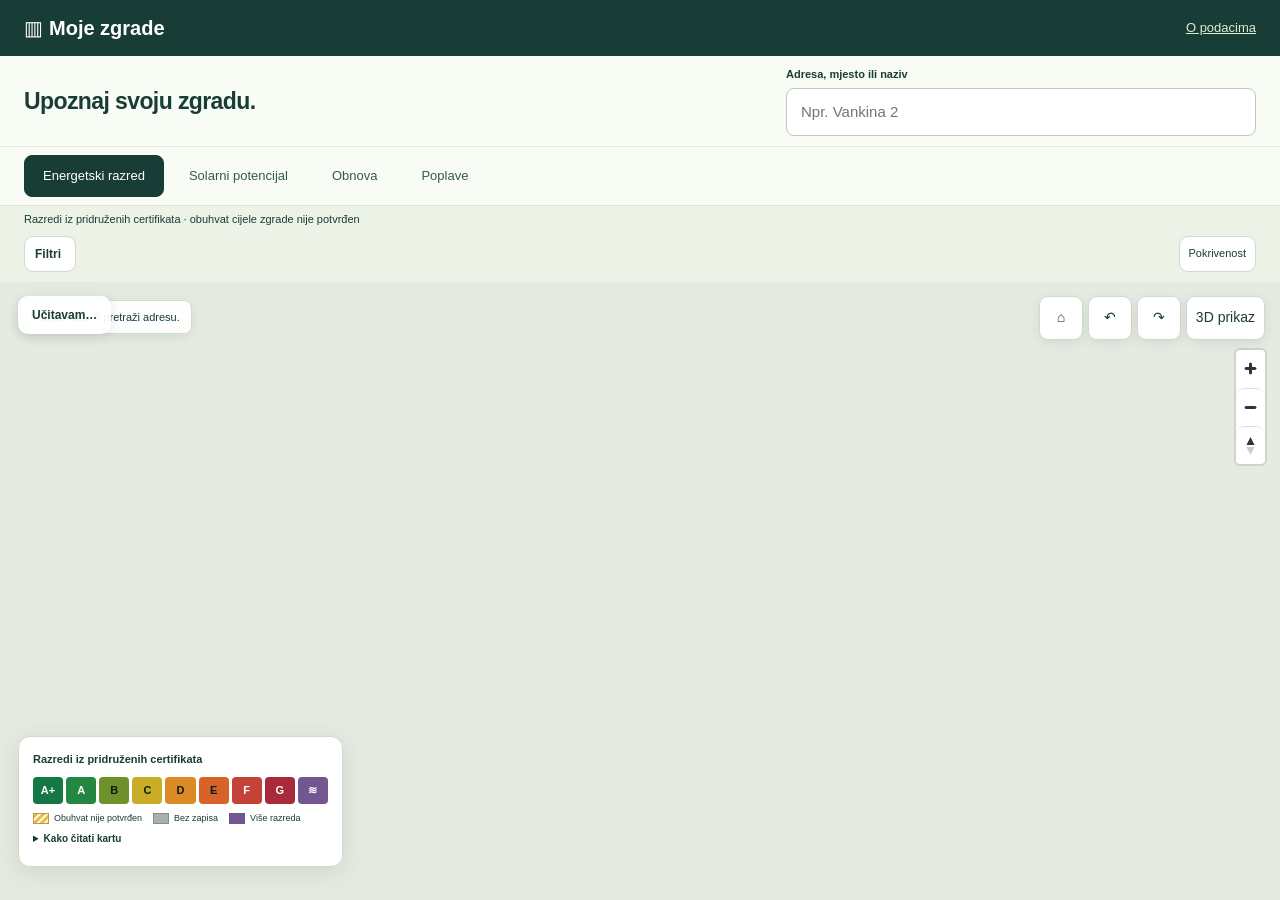
==== commit f382e646: "Uskladi javni demo s poplavnim prikazom v218" ====
--- a/overrides/pokus/index.html
+++ b/overrides/pokus/index.html
@@ -250,25 +250,21 @@
 #detail .card-energy-classes dd[data-multi]{font-size:17px;max-width:100%;box-sizing:border-box;white-space:normal;text-align:center}
 #detail .project-kind:empty{display:none}
 
-.flood-comparison{width:100%;border-collapse:collapse;font-size:12px;margin:16px 0}.flood-comparison th,.flood-comparison td{padding:10px 5px;border-bottom:1px solid #d4ded7;text-align:left}.flood-comparison button{font:inherit;color:#174d40;background:#edf3ee;border:1px solid #b9cdbd;padding:6px;border-radius:6px;cursor:pointer}.theme-context #theme-caption{font-weight:650}body[data-theme="flood"] .theme-scale{gap:8px}body[data-theme="flood"] #scenario-control{font-weight:700}
-
-/* UX v205: outcome within the compact mobile building sheet. */
-#detail[data-theme="flood"] .flood-outcome{font-size:19px!important;line-height:1.3;margin:8px 0 12px;color:#173d36}
-@media(max-width:720px){
- #detail[data-theme="flood"] .detail-name{font-size:18px!important;line-height:1.2;margin-bottom:6px}
- #detail[data-theme="flood"] .flood-outcome{font-size:16px!important;line-height:1.3;margin:6px 0 12px;font-weight:750}
- #detail[data-theme="flood"] .detail-head{min-height:40px;margin-bottom:5px}
-}
+#detail .flood-scenarios{margin:0 0 14px}
+#detail .flood-scenarios h3{margin:0 0 4px;font-size:14px}
+#detail .flood-scenarios dl{margin:0}
+#detail .flood-scenarios dl>div{display:grid;grid-template-columns:minmax(0,1fr) minmax(0,1fr);gap:8px;padding:6px 0;border-bottom:1px solid #dce4d7;font-size:13px;line-height:1.35}
+#detail .flood-scenarios dd{margin:0;text-align:right;font-weight:650;overflow-wrap:anywhere}
 </style>
 
 
 </head><body>
 <header><a href="/" class="brand">▥ <b>Moje zgrade</b></a><a href="#about" id="about-link">O podacima</a></header>
 <section class="intro"><div class="intro-copy"><h1>Upoznaj svoju zgradu.</h1><p>Četiri pogleda na zgrade Grada Zagreba.</p></div><div class="search"><label for="search">Adresa, mjesto ili naziv</label><input id="search" aria-label="Pretraži adresu ili naziv zgrade u Zagrebu" placeholder="Npr. Vankina 2" type="search" autocomplete="off"></div></section>
-<nav class="themes" aria-label="Odaberi temu"><button data-theme="energy" aria-pressed="true">Energetski razred</button><button data-theme="solar" aria-pressed="false">Solarni potencijal</button><button data-theme="renewal" aria-pressed="false">Obnova</button><button data-theme="flood" aria-pressed="false">Poplave</button></nav><div class="theme-context"><span id="theme-caption">Razredi iz pridruženih certifikata · obuhvat cijele zgrade nije potvrđen</span><label id="scenario-control" hidden>Scenarij <select id="scenario"><option value="overview">Pregled svih scenarija</option><option value="mala">Mala vjerojatnost · rijedak / ekstreman</option><option value="srednja">Srednja · 100-godišnji</option><option value="velika">Velika · češći</option></select></label><button id="projects-button" hidden>Prikaži projekte s podatkom</button><details id="filters" class="filters"><summary>Filtri<span id="filter-count"></span></summary><div class="filter-panel"><label class="indicator-label">Boja prikazuje<select id="indicator" aria-label="Boja prikazuje"><option value="heating">Grijanje</option><option value="primary">Primarna energija</option></select></label><label>Premjesti kartu na<select id="area"><option value="">Odaberi područje…</option><option value="kruge">Kruge</option><option value="selska">Selska</option><option value="zagreb">Zagreb · šire</option></select></label><label>Koje lokacije prikazati<select id="quality"><option value="default">Podudaranja i moguće lokacije</option><option value="strong">Samo podudaranja adrese</option><option value="all">Uključi i slabe prijedloge</option></select></label><label class="toggle"><input id="known-only" type="checkbox"> Samo obrisi s pridruženim zapisima</label><p>Lokacija može biti procjena. Razlog je naveden uz svaki zapis.</p><button id="home">⌖ Početni pogled</button></div></details><button id="coverage-button">Pokrivenost</button></div><nav class="mobile-view" aria-label="Rezultati ili karta"><button id="view-map" aria-pressed="true">Karta</button><button id="view-list" aria-pressed="false">Rezultati</button></nav>
+<nav class="themes" aria-label="Odaberi temu"><button data-theme="energy" aria-pressed="true">Energetski razred</button><button data-theme="solar" aria-pressed="false">Solarni potencijal</button><button data-theme="renewal" aria-pressed="false">Obnova</button><button data-theme="flood" aria-pressed="false">Poplave</button></nav><div class="theme-context"><span id="theme-caption">Razredi iz pridruženih certifikata · obuhvat cijele zgrade nije potvrđen</span><button id="projects-button" hidden>Prikaži projekte s podatkom</button><details id="filters" class="filters"><summary>Filtri<span id="filter-count"></span></summary><div class="filter-panel"><label class="indicator-label">Boja prikazuje<select id="indicator" aria-label="Boja prikazuje"><option value="heating">Grijanje</option><option value="primary">Primarna energija</option></select></label><label>Premjesti kartu na<select id="area"><option value="">Odaberi područje…</option><option value="kruge">Kruge</option><option value="selska">Selska</option><option value="zagreb">Zagreb · šire</option></select></label><label>Koje lokacije prikazati<select id="quality"><option value="default">Podudaranja i moguće lokacije</option><option value="strong">Samo podudaranja adrese</option><option value="all">Uključi i slabe prijedloge</option></select></label><label class="toggle"><input id="known-only" type="checkbox"> Samo obrisi s pridruženim zapisima</label><p>Lokacija može biti procjena. Razlog je naveden uz svaki zapis.</p><button id="home">⌖ Početni pogled</button></div></details><button id="coverage-button">Pokrivenost</button></div><nav class="mobile-view" aria-label="Rezultati ili karta"><button id="view-map" aria-pressed="true">Karta</button><button id="view-list" aria-pressed="false">Rezultati</button></nav>
 <main><aside class="sidebar"><div class="sidebar-head"><h2 id="view-title">Na karti</h2><p id="view-help">Približi kartu za pojedine zgrade.</p><div class="stats" id="stats" role="status">Učitavam…</div></div><div id="list" class="list"></div><button id="more" hidden>Prikaži još 30</button></aside><section id="map-shell" aria-label="Karta energetskih certifikata"><div id="map"></div><div class="map-tools" aria-label="Upravljanje pogledom"><button id="home-map" aria-label="Početni pogled karte" title="Početni pogled">⌂</button><button id="rotate-left" aria-label="Zakreni ulijevo">↶</button><button id="rotate-right" aria-label="Zakreni udesno">↷</button><button id="tilt" aria-label="Promijeni nagib">Nagib</button></div><div class="map-badge" id="map-badge">Približi kartu ili pretraži adresu.</div><div id="tile-warning" role="status" hidden>Podloga nije dostupna. Zgrade i podaci ostaju dostupni.</div><div class="legend"><strong>Razredi iz pridruženih certifikata</strong><div class="scale" id="scale"></div><div class="legend-status"><span><i class="hatch"></i> Obuhvat nije potvrđen</span><span><i class="gray"></i> Bez zapisa</span><span><i class="multi"></i> Više razreda</span></div><details><summary>Kako čitati kartu</summary><p id="certainty">Šrafura označava povezane zapise, ne potvrdu razreda cijele zgrade. Siva ne dokazuje da certifikat ne postoji. 3D visina može biti procjena.</p></details></div><aside id="detail" hidden aria-label="Podaci odabrane zgrade" aria-labelledby="building-card-title"></aside><div id="loading">Učitavam…</div><div id="theme-source-error" hidden role="status">Podaci o bojama trenutačno nisu dostupni. Zgrade ostaju na karti. <button id="retry-theme">Pokušaj ponovno</button></div><div id="map-recovery" hidden role="status"><b>Pregled se nije učitao.</b><p>Možeš pokušati ponovno ili otvoriti stvarni primjer iz registra.</p><button id="retry-map">Pokušaj ponovno</button><button id="example-search">Primjer: Vankina 2</button></div></section></main>
-<dialog id="about"><div class="dialog-top"><span class="eyebrow">IZVORI I GRANICE PODATAKA</span><button id="close-about" aria-label="Zatvori objašnjenje">×</button></div><h2>Moje zgrade · izvori i granice</h2><p>Interni Tailscale pregled · 4. 11. 2026. <a href="/sources.html">Izvori, metode i pokrivenost svih tema →</a></p><p>Solar: Grad Zagreb, prikladna površina krova prema starijem 3D modelu i pragu 800 kWh/m². Nije dokaz postavljenih panela. Obnova: gradski, državni i institucionalni izvori, bez potvrde svih stvarnih obnova. Poplave: Hrvatske vode, karte 2019., plan 2022.–2027., mjerilo 1:25.000. To nisu podaci o ranjivosti pojedine zgrade.</p><p><a href="/sources.html"><b>Logička provjera: pronađene pogreške i ispravci →</b></a></p><p id="source-summary">Učitavanje sažetka…</p><p>Boja može sažimati više zapisa. Prikazana pouzdanost odgovara najslabijem uključenom spoju; pojedinačni razlozi ostaju dostupni uz svaki zapis.</p><p>Svi izvorni IEC zapisi dobili su ishod: jači adresni spoj, vjerojatan spoj, više mogućih obrisa, slabiji prijedlog, adresa bez obrisa ili neriješeno.</p><p><b>Šrafura</b> označava energetski razred iz pridruženih certifikata, uz nepotvrđen obuhvat cijele zgrade. <b>Ljubičasto</b> znači više razreda u uključenim zapisima istog pokazatelja. <b>Sivo</b> znači da zapis nije povezan s obrisom u ovom postupku.</p><p><b>Jači adresni spoj:</b> podudaranje ulice, kućnog broja i lokaliteta uz adresnu točku u stvarnom obrisu OSM/DGU. <b>Vjerojatan spoj:</b> dodatni zaključak iz naziva, inicijala, OSM starog naziva ulice, obližnjeg adresnog čvora ili naselja. <b>Više mogućih obrisa:</b> sve bliske alternative ostaju vidljive. Slabiji prijedlozi uključuju se zasebno.</p><p>Korišteno je 1.683.274 službenih adresnih točaka DGU-a, hrvatski OSM izvod i 2.552.257 službenih DGU obrisa iz starijeg TTB sloja. DGU adresna točka označava lokaciju (siteLevel), a ne potvrđeni obuhvat zgrade. Kad obris ne sadrži točku, bliski obris do 35 m ostaje prijedlog; više mogućih zgrada ostaje odvojeno označeno. Nema slanja adresa javnom geokoderu ni stavljanja pojedinog certifikata u centar naselja. Brojevi na širokom prikazu su grupe povezanih obrisa.</p><p>3D visine koriste upisanu OSM visinu, OSM etaže ili jasno označenu procjenu iz etaža navedenih u certifikatu. Inače je volumen simboličan prema vrsti objekta. Modelirani OSM dijelovi imaju zasebne visine i donji rub; nagibi krova i fasade nisu rekonstruirani.</p><p><a href="http://100.103.73.54:8327/pokus/povezivanje.html">Rezultati, pravila, kvaliteta i preuzimanje ishoda svih zapisa ↗</a></p><p><a href="https://www.openstreetmap.org/copyright" target="_blank" rel="noreferrer">OpenStreetMap suradnici · ODbL</a> · <a href="https://data.gov.hr/ckan/dataset/izvadak-iz-registra-izdanih-energetskih-certifikata" target="_blank" rel="noreferrer">MPGI IEC · Otvorena dozvola</a> · <a href="https://dgu.gov.hr/otvoreni-podaci-6596/6596" target="_blank" rel="noreferrer">DGU · Otvorena dozvola</a>. DGU AD: 25. 10. 2026.; BU/TTB: 7. 3. 2024. Izvedeno povezivanje, bez službene potvrde DGU-a. IEC izvod preuzet 28. 10. 2026.; OSM stanje 26. 10. 2026. MapLibre GL JS · BSD-3-Clause.</p></dialog>
-<dialog id="theme-dialog"><div class="dialog-top"><h2 id="theme-dialog-title">Podaci</h2><button id="close-theme-dialog" aria-label="Zatvori">×</button></div><div id="theme-dialog-body"></div></dialog><div id="toast" role="status" hidden></div><script>window.mzBootstrap={"total_records":245851,"outcomes":{"address_only":3888,"ambiguous":8977,"probable":32731,"strong_address":163701,"unresolved":36307,"weak":247},"dgu_address_matched_records":205012,"dgu_address_points":1683274,"confirmed_whole_building_scope":0,"seconds":368,"rules":"Official DGU address exact or gated fuzzy street, exact house and settlement/postal locality; point inside real OSM/DGU outline or bounded 35m nearest-site proposals; overlapping geometry crosswalk; multiple plausible buildings retained explicitly. No arbitrary town centroids. Extended pass: explicit alternative source fields, initials, documented Croatian personal-name street forms and multiple house numbers. Conflicting locality and slash-unit alternatives are weak and excluded by default; unsafe street-qualifier removal is rejected. Audit rejects conflicting street ordinals, explicit road types and structured localities. Exact same-role geometries are canonicalized with all source IDs retained. These are candidate associations, not field-verified identities.","source_database_sha256":"2042014f9ae115ce591ab250b9c1dd40c80e5c3417f3b62b90eee150eb78c54c","methods":{"DGU_Croatian_street_name_variant:DGU_inside_OSM_overlap":2,"DGU_Croatian_street_name_variant:inside":138,"DGU_Croatian_street_name_variant:near_site":3,"DGU_exact_address":191074,"DGU_extended_address:DGU_inside_OSM_overlap":38,"DGU_extended_address:inside":3323,"DGU_extended_address:near_site":324,"DGU_extended_building_name:DGU_inside_OSM_overlap":5,"DGU_extended_building_name:inside":105,"DGU_extended_building_name:near_site":10,"DGU_extended_multiple_house_numbers:DGU_inside_OSM_overlap":11,"DGU_extended_multiple_house_numbers:inside":649,"DGU_extended_multiple_house_numbers:near_site":98,"DGU_extended_unit_name:inside":20,"DGU_fuzzy_street_same_house_locality":9110,"DGU_fuzzy_street_same_house_locality:inside":2,"DGU_fuzzy_street_same_house_locality:near_site":1,"DGU_previous_address_geometry_retry:near_site":1,"DGU_slash_unit_weak_alternative:DGU_inside_OSM_overlap":1,"DGU_slash_unit_weak_alternative:inside":95,"DGU_slash_unit_weak_alternative:near_site":2,"address:address_node_inside":1101,"address:address_node_inside+OSM_street_alias":526,"address:address_node_near_outline":21,"address:address_node_near_outline+OSM_street_alias":11,"address:building_address":1534,"address:building_address+OSM_street_alias":676,"address:official_facility_point_inside":6,"address:street_inferred_from_road":18,"address_point_8_25m_weak_proposal":13,"audit_rejected":148,"distinctive_name_and_locality":80,"fuzzy_street_with_house_locality":230,"low_evidence":1,"none":36198,"street_initials_same_house_locality":276},"candidate_assignments":217775,"building_candidates":140058,"default_mapped_buildings":139958,"building_best_quality_counts":{"strong_address":103231,"ambiguous":14618,"probable":22109},"weak_candidates_included_by_default":false,"crosswalk_final_audit":{"replaced_links":3174,"added_geometries":1139,"use_disagreements_downgraded":695,"unused_staging_geometries_removed":20},"models":{"assigned_parts":4159,"parts_without_suitable_parent":191,"models":12079,"parents_with_parts":1503,"parents_with_certificate_storey_evidence":10741,"seconds":4},"logical_audit":{"audit_date":"2026-10-29","source_rows":245851,"unique_certificate_codes":245844,"dates":{"issued_before_audit_day":245851,"expires_today_or_later":245851},"rejected_assignments":195,"affected_records":159,"checks":{"Different numeric/Roman street ordinal; initial-name similarity cannot override it.":142,"Conflicting structured source locality; inferred object-name locality cannot override it.":46,"Conflicting explicit street kind (e.g. square vs road); lexical root is insufficient.":7},"invalid_geometries":[],"seconds":40,"limits":"Self-audit using source data and independent invariants; not external validation or ground-truth accuracy. Distinct outline IDs and geometries do not equal physical building count. Registry snapshot is not a complete census or proof of current legal validity.","records_with_rejected_assignments":158,"format_equivalent_proposals_retained":5,"affected_records_note":"Rejection count excludes valid II A/IIa formatting equivalents; separate geometric canonicalization also updates qualities.","candidate_outline_ids_after_canonicalization":140058,"distinct_exact_geometries_after_canonicalization":140058,"issued_after_printed_snapshot_header_records":[245375],"date_order_errors":{},"records_without_building_after_audit":40195,"note_snapshot":"PDF header says27.10.2026, but some rows have a later issue date. Source values and this discrepancy are retained. Snapshot header is not treated as a guaranteed cutoff.","approximate_source_records_demoted":[130887],"all_aggregate_tiers_verified":420174,"mixed_quality_outlines_display_corrected":6672,"source_house_parser_case_count":16,"source_house_parser_cases_resolved":16,"before_geometry_canonicalization":{"candidate_outline_ids":140260,"strict_unique_geometries":140053,"strict_duplicate_groups":195,"duplicate_examples":[["w1564381828","w1564383815","w1564388236","w1564394979"],["w1564383799","w1564388214","w1564394957"],["w1564383825","w1564388248"],["w1564383835","w1564388263","w1564395006"],["w1564383869","w1564388319","w1564395062"],["w1564383873","w1564388325"],["w1564383876","w1564388329","w1564395072"],["w1564383878","w1564388332","w1564395075","w1564381837"],["w1564383904","w1564388374","w1564395117"],["w1564383923","w1564388401","w1564395144"],["w1564383927","w1564388405","w1564395148"],["w1564383947","w1564388434","w1564395177"],["w1564383948","w1564388435"],["w1564384372","w1564398539"],["w1564384390","w1564398557"]]}},"geometry_equivalence":{"source_pool_rows":1391884,"duplicate_role_geometry_groups":4753,"alias_ids":4990,"linked_alias_groups":198,"affected_records":233,"seconds":48,"examples":[{"canonical":"w581616474","source_ids":["w581616474","w1340315205"]},{"canonical":"w581616475","source_ids":["w581616475","w1340315206"]},{"canonical":"w1488765931","source_ids":["w1488765931","w1488765960"]},{"canonical":"w1564381828","source_ids":["w1564381828","w1564383815","w1564388236","w1564394979"]},{"canonical":"w1564381837","source_ids":["w1564381837","w1564383878","w1564388332","w1564395075"]},{"canonical":"w1564383799","source_ids":["w1564383799","w1564388214","w1564394957"]},{"canonical":"w1564383825","source_ids":["w1564383825","w1564388248","w1564394991"]},{"canonical":"w1564383835","source_ids":["w1564383835","w1564388263","w1564395006"]},{"canonical":"w1564383869","source_ids":["w1564383869","w1564388319","w1564395062"]},{"canonical":"w1564383873","source_ids":["w1564383873","w1564388325","w1564395068"]},{"canonical":"w1564383876","source_ids":["w1564383876","w1564388329","w1564395072"]},{"canonical":"w1564383904","source_ids":["w1564383904","w1564388374","w1564395117"]},{"canonical":"w1564383923","source_ids":["w1564383923","w1564388401","w1564395144"]},{"canonical":"w1564383927","source_ids":["w1564383927","w1564388405","w1564395148"]},{"canonical":"w1564383947","source_ids":["w1564383947","w1564388434","w1564395177"]},{"canonical":"w1564383948","source_ids":["w1564383948","w1564388435","w1564395178"]},{"canonical":"w1564389064","source_ids":["w1564389064","w1564394202"]},{"canonical":"w1564389096","source_ids":["w1564389096","w1564394234"]},{"canonical":"w1564389105","source_ids":["w1564389105","w1564394243"]},{"canonical":"w1564389112","source_ids":["w1564389112","w1564394250"]}]},"previous_release_comparison":{"linked_before":205804,"linked_after":205656},"previous_phase_statistics":{"dgu_added_buildings":39891,"retained_previous_links":4492,"net_new_linked_records":4910,"additional_linking":{"records_added":5079,"by_quality":{"probable":4518,"ambiguous":463,"weak":98},"examined_remaining":44957,"seconds":390},"street_form_additions":{"probable":134,"ambiguous":10},"additional_address_audit":{"unsafe_removed_street_qualifiers":653,"locality_conflicts_downgraded":43}},"source_snapshot_discrepancy":"PDF header says27.10.2026, but some rows have a later issue date. Source values and this discrepancy are retained. Snapshot header is not treated as a guaranteed cutoff.","historical_official_address_proposal_count":205181,"building_display_quality_counts":{"strong_address":97397,"probable":25397,"ambiguous":17164},"release_version":"audited-20261029-3","source_scope":"Countrywide IEC extract covering certificates issued through IEC from2017-10-01, not all historical certificates or all buildings.","omitted_pdf_columns":["OVLAŠTENA OSOBA KOJA JE IZRADILA ENERGETSKI CERTIFIKAT"],"aggregate_confidence":"Worst included association quality; best quality is retained as a separate field, not used as display confidence.","mixed_quality_outline_count_before_fix":6672,"all_aggregate_tiers_verified":420174,"data_revision":"audited-20261029-2","osm":{"counts":{"buildings":1350925,"addresses":269752,"roads":94687,"places":22339,"boundaries":7818,"associated":210,"pois":1387},"seconds":153,"geometry_errors":0,"source":"/home/bartol_bucan/Roko/Dataton/docs/teme/A3_adrese/setnje/wordpress/data/raw/croatia-20261027.osm.pbf","source_sha256":"ea144f538a78c38636c3fd45e8fbdcd706881e3b819beddb19da7488cf46453e","replication_timestamp":"2026-10-26T21:24:46Z","osm_license":"ODbL, OpenStreetMap contributors","note":"Offline extraction; all closed building ways plus building multipolygon relations. Geometry/tag presence is not proof of certificate scope."},"theme_revision":"1794151711857207500-365211648","map_tiles":null,"vector_tiles":{"revision":"vector-v207","tiles":"/vector/v207/{z}/{x}/{y}.pbf","minzoom":15,"maxzoom":16,"bounds":[15.77,45.61,16.24,45.97],"tile_keys":["15/17819/11695","15/17820/11693","15/17820/11694","15/17820/11695","15/17820/11696","15/17821/11692","15/17821/11693","15/17821/11694","15/17821/11695","15/17821/11696","15/17821/11697","15/17822/11692","15/17822/11693","15/17822/11694","15/17822/11695","15/17822/11697","15/17823/11693","15/17823/11694","15/17823/11695","15/17824/11678","15/17824/11679","15/17824/11680","15/17824/11681","15/17824/11685","15/17824/11686","15/17824/11687","15/17824/11693","15/17824/11694","15/17824/11695","15/17824/11697","15/17824/11698","15/17824/11700","15/17825/11678","15/17825/11679","15/17825/11680","15/17825/11681","15/17825/11682","15/17825/11685","15/17825/11686","15/17825/11687","15/17825/11697","15/17825/11698","15/17825/11699","15/17825/11700","15/17825/11701","15/17826/11679","15/17826/11680","15/17826/11681","15/17826/11682","15/17826/11683","15/17826/11684","15/17826/11685","15/17826/11686","15/17826/11687","15/17826/11697","15/17826/11698","15/17826/11699","15/17826/11700","15/17826/11701","15/17827/11678","15/17827/11679","15/17827/11680","15/17827/11681","15/17827/11682","15/17827/11683","15/17827/11684","15/17827/11686","15/17827/11687","15/17827/11688","15/17827/11697","15/17827/11698","15/17827/11699","15/17827/11700","15/17827/11701","15/17828/11678","15/17828/11679","15/17828/11680","15/17828/11681","15/17828/11682","15/17828/11683","15/17828/11684","15/17828/11686","15/17828/11687","15/17828/11688","15/17828/11689","15/17828/11693","15/17828/11698","15/17828/11699","15/17828/11700","15/17828/11701","15/17828/11702","15/17829/11678","15/17829/11679","15/17829/11680","15/17829/11681","15/17829/11682","15/17829/11683","15/17829/11684","15/17829/11685","15/17829/11686","15/17829/11687","15/17829/11688","15/17829/11689","15/17829/11690","15/17829/11691","15/17829/11692","15/17829/11693","15/17829/11694","15/17829/11695","15/17829/11696","15/17829/11697","15/17829/11698","15/17829/11699","15/17829/11700","15/17829/11701","15/17830/11677","15/17830/11678","15/17830/11679","15/17830/11680","15/17830/11681","15/17830/11682","15/17830/11683","15/17830/11684","15/17830/11685","15/17830/11686","15/17830/11687","15/17830/11688","15/17830/11689","15/17830/11690","15/17830/11691","15/17830/11692","15/17830/11693","15/17830/11694","15/17830/11695","15/17830/11696","15/17830/11697","15/17830/11698","15/17830/11700","15/17830/11701","15/17830/11704","15/17831/11678","15/17831/11679","15/17831/11680","15/17831/11681","15/17831/11682","15/17831/11683","15/17831/11684","15/17831/11685","15/17831/11686","15/17831/11687","15/17831/11688","15/17831/11689","15/17831/11690","15/17831/11691","15/17831/11692","15/17831/11693","15/17831/11694","15/17831/11695","15/17831/11696","15/17831/11697","15/17831/11700","15/17831/11701","15/17831/11702","15/17831/11703","15/17831/11704","15/17832/11672","15/17832/11673","15/17832/11678","15/17832/11679","15/17832/11680","15/17832/11681","15/17832/11682","15/17832/11683","15/17832/11684","15/17832/11685","15/17832/11686","15/17832/11687","15/17832/11688","15/17832/11689","15/17832/11690","15/17832/11691","15/17832/11692","15/17832/11693","15/17832/11694","15/17832/11695","15/17832/11696","15/17832/11700","15/17832/11701","15/17832/11702","15/17832/11703","15/17832/11704","15/17832/11705","15/17832/11706","15/17833/11672","15/17833/11673","15/17833/11676","15/17833/11677","15/17833/11678","15/17833/11679","15/17833/11680","15/17833/11681","15/17833/11682","15/17833/11683","15/17833/11684","15/17833/11685","15/17833/11686","15/17833/11687","15/17833/11688","15/17833/11689","15/17833/11690","15/17833/11691","15/17833/11692","15/17833/11693","15/17833/11694","15/17833/11695","15/17833/11696","15/17833/11700","15/17833/11701","15/17833/11702","15/17833/11704","15/17833/11705","15/17833/11706","15/17834/11671","15/17834/11672","15/17834/11673","15/17834/11674","15/17834/11676","15/17834/11677","15/17834/11678","15/17834/11679","15/17834/11680","15/17834/11681","15/17834/11682","15/17834/11683","15/17834/11684","15/17834/11685","15/17834/11686","15/17834/11687","15/17834/11688","15/17834/11689","15/17834/11690","15/17834/11691","15/17834/11692","15/17834/11693","15/17834/11694","15/17834/11695","15/17834/11696","15/17834/11700","15/17834/11701","15/17834/11702","15/17834/11703","15/17834/11704","15/17834/11705","15/17834/11706","15/17835/11670","15/17835/11671","15/17835/11672","15/17835/11673","15/17835/11674","15/17835/11675","15/17835/11676","15/17835/11677","15/17835/11678","15/17835/11679","15/17835/11680","15/17835/11681","15/17835/11682","15/17835/11683","15/17835/11684","15/17835/11685","15/17835/11686","15/17835/11687","15/17835/11688","15/17835/11689","15/17835/11690","15/17835/11691","15/17835/11692","15/17835/11694","15/17835/11695","15/17835/11696","15/17835/11699","15/17835/11700","15/17835/11701","15/17835/11702","15/17835/11703","15/17835/11704","15/17835/11705","15/17836/11670","15/17836/11671","15/17836/11672","15/17836/11675","15/17836/11676","15/17836/11677","15/17836/11678","15/17836/11679","15/17836/11680","15/17836/11681","15/17836/11682","15/17836/11683","15/17836/11684","15/17836/11685","15/17836/11686","15/17836/11687","15/17836/11688","15/17836/11689","15/17836/11690","15/17836/11691","15/17836/11692","15/17836/11693","15/17836/11694","15/17836/11695","15/17836/11701","15/17836/11702","15/17837/11668","15/17837/11669","15/17837/11670","15/17837/11671","15/17837/11672","15/17837/11673","15/17837/11675","15/17837/11676","15/17837/11677","15/17837/11678","15/17837/11679","15/17837/11680","15/17837/11681","15/17837/11682","15/17837/11683","15/17837/11684","15/17837/11685","15/17837/11686","15/17837/11687","15/17837/11688","15/17837/11689","15/17837/11690","15/17837/11691","15/17837/11692","15/17837/11693","15/17837/11694","15/17837/11695","15/17838/11668","15/17838/11669","15/17838/11672","15/17838/11673","15/17838/11674","15/17838/11675","15/17838/11676","15/17838/11677","15/17838/11678","15/17838/11679","15/17838/11680","15/17838/11681","15/17838/11682","15/17838/11683","15/17838/11684","15/17838/11685","15/17838/11686","15/17838/11687","15/17838/11688","15/17838/11689","15/17838/11690","15/17838/11691","15/17838/11692","15/17838/11693","15/17838/11695","15/17839/11672","15/17839/11674","15/17839/11675","15/17839/11676","15/17839/11677","15/17839/11678","15/17839/11679","15/17839/11680","15/17839/11681","15/17839/11682","15/17839/11683","15/17839/11684","15/17839/11685","15/17839/11686","15/17839/11687","15/17839/11688","15/17839/11689","15/17839/11690","15/17839/11691","15/17839/11692","15/17839/11693","15/17840/11670","15/17840/11672","15/17840/11673","15/17840/11674","15/17840/11675","15/17840/11676","15/17840/11677","15/17840/11678","15/17840/11679","15/17840/11680","15/17840/11681","15/17840/11682","15/17840/11683","15/17840/11684","15/17840/11685","15/17840/11686","15/17840/11687","15/17840/11688","15/17840/11689","15/17840/11690","15/17840/11691","15/17840/11692","15/17840/11693","15/17841/11669","15/17841/11671","15/17841/11672","15/17841/11673","15/17841/11674","15/17841/11675","15/17841/11676","15/17841/11677","15/17841/11678","15/17841/11679","15/17841/11680","15/17841/11681","15/17841/11682","15/17841/11683","15/17841/11684","15/17841/11685","15/17841/11686","15/17841/11687","15/17841/11688","15/17841/11689","15/17841/11690","15/17841/11691","15/17841/11692","15/17841/11693","15/17842/11666","15/17842/11667","15/17842/11669","15/17842/11670","15/17842/11671","15/17842/11672","15/17842/11673","15/17842/11674","15/17842/11675","15/17842/11676","15/17842/11677","15/17842/11678","15/17842/11679","15/17842/11680","15/17842/11681","15/17842/11682","15/17842/11683","15/17842/11684","15/17842/11685","15/17842/11686","15/17842/11687","15/17842/11688","15/17842/11689","15/17842/11691","15/17842/11692","15/17843/11666","15/17843/11667","15/17843/11669","15/17843/11670","15/17843/11671","15/17843/11672","15/17843/11673","15/17843/11674","15/17843/11675","15/17843/11676","15/17843/11677","15/17843/11678","15/17843/11679","15/17843/11680","15/17843/11681","15/17843/11682","15/17843/11683","15/17843/11684","15/17843/11685","15/17843/11686","15/17843/11687","15/17843/11688","15/17844/11667","15/17844/11668","15/17844/11669","15/17844/11670","15/17844/11671","15/17844/11672","15/17844/11673","15/17844/11674","15/17844/11675","15/17844/11676","15/17844/11677","15/17844/11678","15/17844/11679","15/17844/11680","15/17844/11681","15/17844/11682","15/17844/11683","15/17844/11684","15/17844/11685","15/17844/11686","15/17844/11687","15/17844/11688","15/17845/11667","15/17845/11669","15/17845/11670","15/17845/11671","15/17845/11672","15/17845/11673","15/17845/11674","15/17845/11675","15/17845/11676","15/17845/11677","15/17845/11678","15/17845/11679","15/17845/11680","15/17845/11681","15/17845/11682","15/17845/11683","15/17845/11684","15/17845/11685","15/17845/11686","15/17845/11687","15/17845/11688","15/17846/11664","15/17846/11665","15/17846/11666","15/17846/11668","15/17846/11669","15/17846/11670","15/17846/11671","15/17846/11672","15/17846/11673","15/17846/11674","15/17846/11675","15/17846/11676","15/17846/11677","15/17846/11678","15/17846/11679","15/17846/11680","15/17846/11681","15/17846/11682","15/17846/11683","15/17846/11684","15/17846/11685","15/17846/11686","15/17846/11687","15/17846/11688","15/17847/11664","15/17847/11665","15/17847/11666","15/17847/11667","15/17847/11668","15/17847/11669","15/17847/11670","15/17847/11671","15/17847/11672","15/17847/11673","15/17847/11674","15/17847/11675","15/17847/11676","15/17847/11677","15/17847/11678","15/17847/11679","15/17847/11680","15/17847/11681","15/17847/11682","15/17847/11683","15/17847/11684","15/17847/11685","15/17847/11686","15/17848/11663","15/17848/11664","15/17848/11665","15/17848/11666","15/17848/11667","15/17848/11668","15/17848/11669","15/17848/11670","15/17848/11671","15/17848/11672","15/17848/11673","15/17848/11674","15/17848/11675","15/17848/11676","15/17848/11677","15/17848/11678","15/17848/11679","15/17848/11680","15/17848/11681","15/17848/11682","15/17848/11683","15/17848/11684","15/17848/11685","15/17849/11663","15/17849/11664","15/17849/11666","15/17849/11667","15/17849/11668","15/17849/11669","15/17849/11670","15/17849/11671","15/17849/11672","15/17849/11673","15/17849/11674","15/17849/11675","15/17849/11676","15/17849/11677","15/17849/11678","15/17849/11679","15/17849/11680","15/17849/11681","15/17849/11682","15/17849/11683","15/17849/11684","15/17850/11661","15/17850/11663","15/17850/11664","15/17850/11665","15/17850/11666","15/17850/11667","15/17850/11668","15/17850/11669","15/17850/11670","15/17850/11671","15/17850/11672","15/17850/11673","15/17850/11674","15/17850/11675","15/17850/11676","15/17850/11677","15/17850/11678","15/17850/11679","15/17850/11680","15/17850/11681","15/17850/11682","15/17850/11683","15/17850/11684","15/17851/11663","15/17851/11664","15/17851/11666","15/17851/11667","15/17851/11668","15/17851/11669","15/17851/11670","15/17851/11671","15/17851/11672","15/17851/11673","15/17851/11674","15/17851/11675","15/17851/11676","15/17851/11678","15/17851/11679","15/17851/11680","15/17851/11681","15/17851/11682","15/17851/11683","15/17851/11684","15/17852/11665","15/17852/11666","15/17852/11667","15/17852/11668","15/17852/11669","15/17852/11670","15/17852/11671","15/17852/11672","15/17852/11673","15/17852/11676","15/17852/11677","15/17852/11678","15/17852/11679","15/17852/11680","15/17852/11681","15/17852/11682","15/17852/11684","15/17853/11664","15/17853/11665","15/17853/11666","15/17853/11667","15/17853/11668","15/17853/11669","15/17853/11670","15/17853/11671","15/17853/11672","15/17853/11673","15/17853/11674","15/17853/11675","15/17853/11676","15/17853/11677","15/17853/11678","15/17853/11679","15/17853/11680","15/17853/11681","15/17853/11682","15/17853/11683","15/17853/11684","15/17854/11664","15/17854/11665","15/17854/11666","15/17854/11667","15/17854/11668","15/17854/11669","15/17854/11670","15/17854/11673","15/17854/11674","15/17854/11675","15/17854/11676","15/17854/11677","15/17854/11678","15/17854/11679","15/17854/11680","15/17854/11681","15/17854/11682","15/17854/11683","15/17854/11684","15/17855/11664","15/17855/11665","15/17855/11666","15/17855/11667","15/17855/11668","15/17855/11669","15/17855/11670","15/17855/11671","15/17855/11672","15/17855/11673","15/17855/11674","15/17855/11675","15/17855/11676","15/17855/11677","15/17855/11678","15/17855/11679","15/17855/11680","15/17855/11681","15/17855/11682","15/17855/11683","15/17856/11665","15/17856/11666","15/17856/11667","15/17856/11668","15/17856/11672","15/17856/11673","15/17856/11676","15/17856/11677","15/17856/11678","15/17856/11679","15/17856/11680","15/17856/11681","15/17856/11682","15/17856/11683","15/17856/11684","15/17857/11671","15/17857/11672","15/17857/11673","15/17857/11674","15/17857/11679","15/17857/11680","15/17857/11681","15/17857/11682","15/17857/11683","15/17857/11684","15/17858/11671","15/17858/11672","15/17858/11673","15/17858/11674","15/17858/11677","15/17858/11678","15/17858/11679","15/17858/11680","15/17858/11682","15/17859/11674","15/17859/11676","15/17859/11677","15/17859/11678","15/17859/11679","15/17860/11674","15/17860/11675","15/17860/11676","15/17860/11677","15/17861/11675","15/17861/11676","16/35639/23390","16/35639/23391","16/35640/23387","16/35640/23388","16/35640/23389","16/35640/23390","16/35640/23391","16/35641/23387","16/35641/23388","16/35641/23393","16/35642/23386","16/35642/23388","16/35642/23392","16/35643/23386","16/35643/23388","16/35643/23389","16/35643/23390","16/35643/23391","16/35643/23394","16/35644/23384","16/35644/23385","16/35644/23386","16/35644/23388","16/35644/23389","16/35644/23390","16/35644/23391","16/35644/23394","16/35645/23385","16/35645/23386","16/35645/23387","16/35645/23388","16/35645/23390","16/35645/23391","16/35646/23386","16/35646/23387","16/35646/23388","16/35646/23389","16/35646/23390","16/35646/23391","16/35647/23388","16/35647/23389","16/35647/23390","16/35647/23391","16/35648/23357","16/35648/23358","16/35648/23359","16/35648/23388","16/35648/23389","16/35648/23390","16/35648/23391","16/35648/23400","16/35649/23356","16/35649/23357","16/35649/23358","16/35649/23359","16/35649/23360","16/35649/23361","16/35649/23362","16/35649/23363","16/35649/23371","16/35649/23372","16/35649/23373","16/35649/23374","16/35649/23387","16/35649/23391","16/35649/23395","16/35649/23396","16/35649/23397","16/35649/23400","16/35650/23356","16/35650/23358","16/35650/23359","16/35650/23360","16/35650/23361","16/35650/23362","16/35650/23363","16/35650/23364","16/35650/23371","16/35650/23372","16/35650/23373","16/35650/23374","16/35650/23395","16/35650/23396","16/35650/23397","16/35651/23360","16/35651/23361","16/35651/23362","16/35651/23363","16/35651/23364","16/35651/23365","16/35651/23371","16/35651/23372","16/35651/23373","16/35651/23374","16/35651/23394","16/35651/23395","16/35651/23396","16/35651/23401","16/35651/23402","16/35652/23359","16/35652/23360","16/35652/23361","16/35652/23362","16/35652/23363","16/35652/23364","16/35652/23365","16/35652/23366","16/35652/23367","16/35652/23368","16/35652/23369","16/35652/23372","16/35652/23373","16/35652/23374","16/35652/23397","16/35652/23398","16/35653/23358","16/35653/23359","16/35653/23360","16/35653/23361","16/35653/23362","16/35653/23363","16/35653/23364","16/35653/23365","16/35653/23366","16/35653/23367","16/35653/23368","16/35653/23369","16/35653/23373","16/35653/23374","16/35653/23375","16/35653/23396","16/35653/23397","16/35653/23398","16/35653/23399","16/35653/23400","16/35653/23403","16/35654/23357","16/35654/23358","16/35654/23359","16/35654/23360","16/35654/23361","16/35654/23362","16/35654/23363","16/35654/23364","16/35654/23365","16/35654/23366","16/35654/23367","16/35654/23368","16/35654/23369","16/35654/23374","16/35654/23375","16/35654/23376","16/35654/23396","16/35654/23397","16/35654/23398","16/35654/23399","16/35654/23400","16/35654/23401","16/35654/23402","16/35654/23403","16/35655/23357","16/35655/23358","16/35655/23359","16/35655/23360","16/35655/23361","16/35655/23362","16/35655/23363","16/35655/23364","16/35655/23365","16/35655/23366","16/35655/23367","16/35655/23368","16/35655/23369","16/35655/23373","16/35655/23374","16/35655/23375","16/35655/23376","16/35655/23397","16/35655/23398","16/35655/23399","16/35655/23400","16/35655/23401","16/35655/23402","16/35655/23403","16/35656/23358","16/35656/23359","16/35656/23360","16/35656/23361","16/35656/23362","16/35656/23363","16/35656/23364","16/35656/23365","16/35656/23366","16/35656/23367","16/35656/23368","16/35656/23373","16/35656/23374","16/35656/23375","16/35656/23376","16/35656/23377","16/35656/23378","16/35656/23387","16/35656/23397","16/35656/23398","16/35656/23399","16/35656/23400","16/35656/23401","16/35656/23402","16/35656/23403","16/35656/23404","16/35656/23405","16/35657/23356","16/35657/23358","16/35657/23359","16/35657/23360","16/35657/23361","16/35657/23362","16/35657/23363","16/35657/23364","16/35657/23365","16/35657/23366","16/35657/23367","16/35657/23368","16/35657/23376","16/35657/23377","16/35657/23378","16/35657/23387","16/35657/23397","16/35657/23398","16/35657/23399","16/35657/23400","16/35657/23401","16/35657/23402","16/35657/23403","16/35657/23404","16/35657/23405","16/35658/23356","16/35658/23357","16/35658/23358","16/35658/23359","16/35658/23360","16/35658/23361","16/35658/23362","16/35658/23363","16/35658/23364","16/35658/23365","16/35658/23366","16/35658/23367","16/35658/23368","16/35658/23369","16/35658/23374","16/35658/23375","16/35658/23376","16/35658/23377","16/35658/23378","16/35658/23379","16/35658/23382","16/35658/23383","16/35658/23384","16/35658/23385","16/35658/23386","16/35658/23388","16/35658/23397","16/35658/23398","16/35658/23399","16/35658/23400","16/35658/23401","16/35658/23402","16/35658/23403","16/35659/23356","16/35659/23357","16/35659/23358","16/35659/23359","16/35659/23360","16/35659/23361","16/35659/23362","16/35659/23363","16/35659/23364","16/35659/23365","16/35659/23366","16/35659/23367","16/35659/23368","16/35659/23369","16/35659/23374","16/35659/23375","16/35659/23376","16/35659/23377","16/35659/23378","16/35659/23379","16/35659/23380","16/35659/23381","16/35659/23382","16/35659/23383","16/35659/23384","16/35659/23385","16/35659/23386","16/35659/23388","16/35659/23389","16/35659/23390","16/35659/23391","16/35659/23393","16/35659/23395","16/35659/23400","16/35659/23401","16/35659/23402","16/35660/23356","16/35660/23357","16/35660/23358","16/35660/23359","16/35660/23360","16/35660/23361","16/35660/23362","16/35660/23363","16/35660/23364","16/35660/23365","16/35660/23366","16/35660/23367","16/35660/23368","16/35660/23369","16/35660/23370","16/35660/23372","16/35660/23373","16/35660/23374","16/35660/23375","16/35660/23376","16/35660/23377","16/35660/23378","16/35660/23379","16/35660/23380","16/35660/23381","16/35660/23382","16/35660/23383","16/35660/23384","16/35660/23385","16/35660/23386","16/35660/23387","16/35660/23388","16/35660/23389","16/35660/23390","16/35660/23391","16/35660/23392","16/35660/23393","16/35660/23394","16/35660/23400","16/35660/23401","16/35660/23402","16/35660/23403","16/35661/23356","16/35661/23357","16/35661/23358","16/35661/23359","16/35661/23360","16/35661/23361","16/35661/23362","16/35661/23363","16/35661/23364","16/35661/23365","16/35661/23366","16/35661/23367","16/35661/23368","16/35661/23369","16/35661/23370","16/35661/23371","16/35661/23372","16/35661/23373","16/35661/23374","16/35661/23375","16/35661/23376","16/35661/23377","16/35661/23378","16/35661/23379","16/35661/23380","16/35661/23381","16/35661/23382","16/35661/23383","16/35661/23384","16/35661/23385","16/35661/23386","16/35661/23387","16/35661/23388","16/35661/23389","16/35661/23390","16/35661/23391","16/35661/23392","16/35661/23393","16/35661/23394","16/35661/23401","16/35661/23402","16/35661/23403","16/35661/23408","16/35662/23357","16/35662/23358","16/35662/23359","16/35662/23360","16/35662/23361","16/35662/23362","16/35662/23363","16/35662/23364","16/35662/23365","16/35662/23366","16/35662/23367","16/35662/23368","16/35662/23369","16/35662/23370","16/35662/23371","16/35662/23372","16/35662/23373","16/35662/23376","16/35662/23377","16/35662/23378","16/35662/23379","16/35662/23380","16/35662/23381","16/35662/23382","16/35662/23384","16/35662/23385","16/35662/23386","16/35662/23387","16/35662/23388","16/35662/23389","16/35662/23390","16/35662/23391","16/35662/23392","16/35662/23393","16/35662/23394","16/35662/23401","16/35662/23402","16/35662/23406","16/35662/23407","16/35662/23408","16/35663/23356","16/35663/23357","16/35663/23358","16/35663/23359","16/35663/23360","16/35663/23361","16/35663/23362","16/35663/23363","16/35663/23364","16/35663/23365","16/35663/23366","16/35663/23367","16/35663/23368","16/35663/23369","16/35663/23370","16/35663/23371","16/35663/23372","16/35663/23376","16/35663/23377","16/35663/23378","16/35663/23379","16/35663/23380","16/35663/23381","16/35663/23382","16/35663/23384","16/35663/23385","16/35663/23386","16/35663/23387","16/35663/23388","16/35663/23389","16/35663/23390","16/35663/23391","16/35663/23392","16/35663/23393","16/35663/23394","16/35663/23403","16/35663/23404","16/35663/23406","16/35663/23407","16/35663/23408","16/35664/23345","16/35664/23356","16/35664/23357","16/35664/23358","16/35664/23359","16/35664/23360","16/35664/23361","16/35664/23362","16/35664/23363","16/35664/23364","16/35664/23365","16/35664/23366","16/35664/23367","16/35664/23368","16/35664/23369","16/35664/23370","16/35664/23371","16/35664/23372","16/35664/23375","16/35664/23376","16/35664/23377","16/35664/23378","16/35664/23379","16/35664/23380","16/35664/23381","16/35664/23382","16/35664/23384","16/35664/23385","16/35664/23386","16/35664/23387","16/35664/23388","16/35664/23389","16/35664/23390","16/35664/23391","16/35664/23392","16/35664/23393","16/35664/23403","16/35664/23404","16/35664/23406","16/35664/23407","16/35664/23408","16/35664/23411","16/35665/23346","16/35665/23347","16/35665/23356","16/35665/23357","16/35665/23358","16/35665/23359","16/35665/23360","16/35665/23361","16/35665/23362","16/35665/23363","16/35665/23364","16/35665/23365","16/35665/23366","16/35665/23367","16/35665/23368","16/35665/23369","16/35665/23370","16/35665/23371","16/35665/23372","16/35665/23374","16/35665/23375","16/35665/23376","16/35665/23377","16/35665/23378","16/35665/23380","16/35665/23381","16/35665/23384","16/35665/23385","16/35665/23386","16/35665/23387","16/35665/23388","16/35665/23389","16/35665/23390","16/35665/23391","16/35665/23392","16/35665/23393","16/35665/23402","16/35665/23403","16/35665/23404","16/35665/23410","16/35665/23411","16/35665/23413","16/35666/23353","16/35666/23354","16/35666/23355","16/35666/23356","16/35666/23357","16/35666/23358","16/35666/23359","16/35666/23360","16/35666/23361","16/35666/23362","16/35666/23363","16/35666/23364","16/35666/23365","16/35666/23366","16/35666/23367","16/35666/23368","16/35666/23369","16/35666/23370","16/35666/23371","16/35666/23372","16/35666/23373","16/35666/23374","16/35666/23375","16/35666/23376","16/35666/23377","16/35666/23378","16/35666/23379","16/35666/23380","16/35666/23381","16/35666/23386","16/35666/23387","16/35666/23388","16/35666/23389","16/35666/23390","16/35666/23391","16/35666/23402","16/35666/23403","16/35666/23404","16/35666/23409","16/35666/23410","16/35666/23411","16/35666/23412","16/35667/23344","16/35667/23352","16/35667/23353","16/35667/23354","16/35667/23355","16/35667/23356","16/35667/23357","16/35667/23358","16/35667/23359","16/35667/23360","16/35667/23361","16/35667/23362","16/35667/23363","16/35667/23364","16/35667/23365","16/35667/23366","16/35667/23367","16/35667/23368","16/35667/23369","16/35667/23370","16/35667/23371","16/35667/23372","16/35667/23373","16/35667/23374","16/35667/23375","16/35667/23376","16/35667/23377","16/35667/23378","16/35667/23379","16/35667/23380","16/35667/23381","16/35667/23382","16/35667/23383","16/35667/23384","16/35667/23385","16/35667/23387","16/35667/23388","16/35667/23389","16/35667/23390","16/35667/23391","16/35667/23392","16/35667/23401","16/35667/23402","16/35667/23403","16/35667/23404","16/35667/23409","16/35667/23410","16/35667/23411","16/35667/23412","16/35667/23413","16/35668/23343","16/35668/23344","16/35668/23345","16/35668/23346","16/35668/23352","16/35668/23353","16/35668/23354","16/35668/23355","16/35668/23356","16/35668/23357","16/35668/23358","16/35668/23359","16/35668/23360","16/35668/23361","16/35668/23362","16/35668/23363","16/35668/23364","16/35668/23365","16/35668/23366","16/35668/23367","16/35668/23368","16/35668/23369","16/35668/23370","16/35668/23371","16/35668/23372","16/35668/23373","16/35668/23374","16/35668/23375","16/35668/23376","16/35668/23377","16/35668/23378","16/35668/23379","16/35668/23380","16/35668/23381","16/35668/23382","16/35668/23383","16/35668/23384","16/35668/23387","16/35668/23388","16/35668/23389","16/35668/23390","16/35668/23391","16/35668/23392","16/35668/23401","16/35668/23402","16/35668/23403","16/35668/23404","16/35668/23405","16/35668/23406","16/35668/23407","16/35668/23408","16/35668/23409","16/35668/23410","16/35668/23411","16/35668/23412","16/35668/23413","16/35669/23343","16/35669/23345","16/35669/23346","16/35669/23349","16/35669/23352","16/35669/23353","16/35669/23354","16/35669/23355","16/35669/23356","16/35669/23357","16/35669/23358","16/35669/23359","16/35669/23360","16/35669/23361","16/35669/23362","16/35669/23363","16/35669/23364","16/35669/23365","16/35669/23366","16/35669/23367","16/35669/23368","16/35669/23369","16/35669/23370","16/35669/23371","16/35669/23372","16/35669/23373","16/35669/23374","16/35669/23375","16/35669/23376","16/35669/23377","16/35669/23378","16/35669/23379","16/35669/23380","16/35669/23381","16/35669/23382","16/35669/23383","16/35669/23384","16/35669/23388","16/35669/23389","16/35669/23390","16/35669/23391","16/35669/23392","16/35669/23393","16/35669/23401","16/35669/23402","16/35669/23403","16/35669/23404","16/35669/23405","16/35669/23406","16/35669/23407","16/35669/23408","16/35669/23409","16/35669/23410","16/35669/23411","16/35669/23412","16/35669/23413","16/35670/23341","16/35670/23342","16/35670/23345","16/35670/23346","16/35670/23349","16/35670/23352","16/35670/23353","16/35670/23354","16/35670/23355","16/35670/23356","16/35670/23357","16/35670/23358","16/35670/23359","16/35670/23360","16/35670/23361","16/35670/23362","16/35670/23363","16/35670/23364","16/35670/23365","16/35670/23366","16/35670/23367","16/35670/23368","16/35670/23369","16/35670/23370","16/35670/23371","16/35670/23372","16/35670/23373","16/35670/23374","16/35670/23375","16/35670/23376","16/35670/23377","16/35670/23378","16/35670/23379","16/35670/23382","16/35670/23383","16/35670/23384","16/35670/23388","16/35670/23389","16/35670/23390","16/35670/23391","16/35670/23398","16/35670/23401","16/35670/23402","16/35670/23403","16/35670/23404","16/35670/23405","16/35670/23406","16/35670/23407","16/35670/23408","16/35670/23409","16/35671/23341","16/35671/23342","16/35671/23343","16/35671/23344","16/35671/23351","16/35671/23352","16/35671/23353","16/35671/23354","16/35671/23355","16/35671/23356","16/35671/23357","16/35671/23358","16/35671/23359","16/35671/23360","16/35671/23361","16/35671/23362","16/35671/23363","16/35671/23364","16/35671/23365","16/35671/23366","16/35671/23367","16/35671/23368","16/35671/23369","16/35671/23370","16/35671/23371","16/35671/23372","16/35671/23373","16/35671/23374","16/35671/23375","16/35671/23376","16/35671/23377","16/35671/23378","16/35671/23379","16/35671/23381","16/35671/23382","16/35671/23388","16/35671/23389","16/35671/23390","16/35671/23391","16/35671/23398","16/35671/23400","16/35671/23401","16/35671/23402","16/35671/23403","16/35671/23404","16/35671/23405","16/35672/23340","16/35672/23341","16/35672/23343","16/35672/23344","16/35672/23351","16/35672/23352","16/35672/23353","16/35672/23354","16/35672/23355","16/35672/23356","16/35672/23357","16/35672/23358","16/35672/23359","16/35672/23360","16/35672/23361","16/35672/23362","16/35672/23363","16/35672/23364","16/35672/23365","16/35672/23366","16/35672/23367","16/35672/23368","16/35672/23369","16/35672/23370","16/35672/23371","16/35672/23372","16/35672/23373","16/35672/23374","16/35672/23375","16/35672/23376","16/35672/23377","16/35672/23378","16/35672/23379","16/35672/23380","16/35672/23381","16/35672/23382","16/35672/23383","16/35672/23389","16/35672/23390","16/35672/23403","16/35672/23404","16/35672/23405","16/35673/23340","16/35673/23341","16/35673/23342","16/35673/23343","16/35673/23351","16/35673/23352","16/35673/23353","16/35673/23354","16/35673/23355","16/35673/23356","16/35673/23357","16/35673/23358","16/35673/23359","16/35673/23360","16/35673/23361","16/35673/23362","16/35673/23363","16/35673/23364","16/35673/23365","16/35673/23366","16/35673/23367","16/35673/23368","16/35673/23369","16/35673/23370","16/35673/23371","16/35673/23372","16/35673/23373","16/35673/23374","16/35673/23375","16/35673/23376","16/35673/23377","16/35673/23378","16/35673/23379","16/35673/23380","16/35673/23381","16/35673/23382","16/35673/23383","16/35673/23384","16/35673/23385","16/35673/23386","16/35673/23387","16/35673/23388","16/35673/23403","16/35673/23404","16/35674/23339","16/35674/23340","16/35674/23343","16/35674/23344","16/35674/23347","16/35674/23351","16/35674/23352","16/35674/23353","16/35674/23354","16/35674/23355","16/35674/23356","16/35674/23357","16/35674/23358","16/35674/23359","16/35674/23360","16/35674/23361","16/35674/23362","16/35674/23363","16/35674/23364","16/35674/23365","16/35674/23366","16/35674/23367","16/35674/23368","16/35674/23369","16/35674/23370","16/35674/23371","16/35674/23372","16/35674/23373","16/35674/23374","16/35674/23375","16/35674/23376","16/35674/23377","16/35674/23378","16/35674/23379","16/35674/23380","16/35674/23381","16/35674/23382","16/35674/23383","16/35674/23384","16/35674/23385","16/35674/23386","16/35674/23387","16/35674/23390","16/35674/23391","16/35675/23337","16/35675/23339","16/35675/23340","16/35675/23351","16/35675/23352","16/35675/23353","16/35675/23354","16/35675/23355","16/35675/23356","16/35675/23357","16/35675/23358","16/35675/23359","16/35675/23360","16/35675/23361","16/35675/23362","16/35675/23363","16/35675/23364","16/35675/23365","16/35675/23366","16/35675/23367","16/35675/23368","16/35675/23369","16/35675/23370","16/35675/23371","16/35675/23372","16/35675/23373","16/35675/23374","16/35675/23375","16/35675/23376","16/35675/23377","16/35675/23378","16/35675/23379","16/35675/23380","16/35675/23381","16/35675/23382","16/35675/23383","16/35675/23384","16/35675/23385","16/35675/23386","16/35675/23387","16/35675/23388","16/35675/23390","16/35675/23391","16/35676/23337","16/35676/23347","16/35676/23349","16/35676/23350","16/35676/23351","16/35676/23352","16/35676/23353","16/35676/23354","16/35676/23355","16/35676/23356","16/35676/23357","16/35676/23358","16/35676/23359","16/35676/23360","16/35676/23361","16/35676/23362","16/35676/23363","16/35676/23364","16/35676/23365","16/35676/23366","16/35676/23367","16/35676/23368","16/35676/23369","16/35676/23370","16/35676/23371","16/35676/23372","16/35676/23373","16/35676/23374","16/35676/23375","16/35676/23376","16/35676/23377","16/35676/23378","16/35676/23379","16/35676/23381","16/35676/23382","16/35676/23384","16/35676/23385","16/35676/23386","16/35676/23390","16/35676/23391","16/35677/23344","16/35677/23350","16/35677/23351","16/35677/23352","16/35677/23353","16/35677/23354","16/35677/23355","16/35677/23356","16/35677/23357","16/35677/23358","16/35677/23359","16/35677/23360","16/35677/23361","16/35677/23362","16/35677/23363","16/35677/23364","16/35677/23365","16/35677/23366","16/35677/23367","16/35677/23368","16/35677/23369","16/35677/23370","16/35677/23371","16/35677/23372","16/35677/23373","16/35677/23374","16/35677/23375","16/35677/23376","16/35677/23377","16/35677/23378","16/35677/23379","16/35677/23380","16/35677/23381","16/35677/23382","16/35677/23384","16/35677/23385","16/35677/23386","16/35677/23387","16/35677/23390","16/35677/23391","16/35678/23344","16/35678/23345","16/35678/23349","16/35678/23350","16/35678/23351","16/35678/23352","16/35678/23353","16/35678/23354","16/35678/23355","16/35678/23356","16/35678/23357","16/35678/23358","16/35678/23359","16/35678/23360","16/35678/23361","16/35678/23362","16/35678/23363","16/35678/23364","16/35678/23365","16/35678/23366","16/35678/23367","16/35678/23368","16/35678/23369","16/35678/23370","16/35678/23371","16/35678/23372","16/35678/23373","16/35678/23374","16/35678/23375","16/35678/23376","16/35678/23377","16/35678/23378","16/35678/23379","16/35678/23380","16/35678/23381","16/35678/23382","16/35678/23383","16/35678/23384","16/35678/23385","16/35678/23386","16/35678/23387","16/35679/23348","16/35679/23349","16/35679/23350","16/35679/23351","16/35679/23352","16/35679/23353","16/35679/23354","16/35679/23355","16/35679/23356","16/35679/23357","16/35679/23358","16/35679/23359","16/35679/23360","16/35679/23361","16/35679/23362","16/35679/23363","16/35679/23364","16/35679/23365","16/35679/23366","16/35679/23367","16/35679/23368","16/35679/23369","16/35679/23370","16/35679/23372","16/35679/23373","16/35679/23374","16/35679/23375","16/35679/23376","16/35679/23377","16/35679/23378","16/35679/23379","16/35679/23380","16/35679/23381","16/35679/23382","16/35679/23383","16/35679/23384","16/35679/23385","16/35679/23386","16/35679/23387","16/35680/23340","16/35680/23346","16/35680/23348","16/35680/23349","16/35680/23350","16/35680/23351","16/35680/23352","16/35680/23353","16/35680/23354","16/35680/23355","16/35680/23356","16/35680/23357","16/35680/23358","16/35680/23359","16/35680/23360","16/35680/23361","16/35680/23362","16/35680/23363","16/35680/23364","16/35680/23365","16/35680/23366","16/35680/23367","16/35680/23368","16/35680/23369","16/35680/23370","16/35680/23372","16/35680/23373","16/35680/23374","16/35680/23375","16/35680/23376","16/35680/23377","16/35680/23378","16/35680/23379","16/35680/23380","16/35680/23381","16/35680/23382","16/35680/23383","16/35680/23384","16/35680/23385","16/35680/23386","16/35680/23387","16/35681/23346","16/35681/23347","16/35681/23348","16/35681/23349","16/35681/23350","16/35681/23351","16/35681/23352","16/35681/23353","16/35681/23354","16/35681/23355","16/35681/23356","16/35681/23357","16/35681/23358","16/35681/23359","16/35681/23360","16/35681/23361","16/35681/23362","16/35681/23363","16/35681/23364","16/35681/23365","16/35681/23366","16/35681/23367","16/35681/23368","16/35681/23369","16/35681/23370","16/35681/23371","16/35681/23372","16/35681/23373","16/35681/23374","16/35681/23375","16/35681/23376","16/35681/23377","16/35681/23378","16/35681/23379","16/35681/23380","16/35681/23381","16/35681/23382","16/35681/23383","16/35681/23384","16/35681/23385","16/35681/23386","16/35681/23387","16/35682/23339","16/35682/23344","16/35682/23345","16/35682/23346","16/35682/23347","16/35682/23348","16/35682/23349","16/35682/23353","16/35682/23354","16/35682/23355","16/35682/23356","16/35682/23357","16/35682/23358","16/35682/23359","16/35682/23360","16/35682/23361","16/35682/23362","16/35682/23363","16/35682/23364","16/35682/23365","16/35682/23366","16/35682/23367","16/35682/23368","16/35682/23369","16/35682/23370","16/35682/23371","16/35682/23372","16/35682/23373","16/35682/23374","16/35682/23375","16/35682/23376","16/35682/23377","16/35682/23378","16/35682/23379","16/35682/23380","16/35682/23382","16/35682/23383","16/35682/23384","16/35682/23385","16/35682/23386","16/35682/23387","16/35683/23342","16/35683/23343","16/35683/23344","16/35683/23345","16/35683/23346","16/35683/23347","16/35683/23348","16/35683/23349","16/35683/23350","16/35683/23351","16/35683/23352","16/35683/23353","16/35683/23354","16/35683/23355","16/35683/23356","16/35683/23357","16/35683/23358","16/35683/23359","16/35683/23360","16/35683/23361","16/35683/23362","16/35683/23363","16/35683/23364","16/35683/23365","16/35683/23366","16/35683/23367","16/35683/23368","16/35683/23369","16/35683/23370","16/35683/23371","16/35683/23372","16/35683/23373","16/35683/23374","16/35683/23375","16/35683/23376","16/35683/23377","16/35683/23378","16/35683/23379","16/35683/23380","16/35683/23381","16/35683/23382","16/35683/23383","16/35683/23384","16/35683/23385","16/35683/23386","16/35683/23387","16/35684/23339","16/35684/23343","16/35684/23344","16/35684/23345","16/35684/23346","16/35684/23347","16/35684/23348","16/35684/23349","16/35684/23350","16/35684/23351","16/35684/23352","16/35684/23354","16/35684/23355","16/35684/23356","16/35684/23357","16/35684/23360","16/35684/23361","16/35684/23362","16/35684/23363","16/35684/23364","16/35684/23365","16/35684/23366","16/35684/23367","16/35684/23368","16/35684/23369","16/35684/23370","16/35684/23371","16/35684/23372","16/35684/23373","16/35684/23374","16/35684/23375","16/35684/23376","16/35684/23377","16/35684/23378","16/35684/23379","16/35684/23382","16/35684/23383","16/35684/23384","16/35685/23333","16/35685/23341","16/35685/23342","16/35685/23343","16/35685/23344","16/35685/23345","16/35685/23346","16/35685/23347","16/35685/23348","16/35685/23350","16/35685/23351","16/35685/23352","16/35685/23353","16/35685/23354","16/35685/23355","16/35685/23356","16/35685/23357","16/35685/23358","16/35685/23359","16/35685/23360","16/35685/23361","16/35685/23362","16/35685/23363","16/35685/23364","16/35685/23365","16/35685/23366","16/35685/23367","16/35685/23368","16/35685/23369","16/35685/23370","16/35685/23371","16/35685/23372","16/35685/23373","16/35685/23374","16/35685/23375","16/35685/23376","16/35685/23379","16/35686/23333","16/35686/23339","16/35686/23340","16/35686/23341","16/35686/23342","16/35686/23343","16/35686/23344","16/35686/23345","16/35686/23346","16/35686/23347","16/35686/23348","16/35686/23349","16/35686/23350","16/35686/23351","16/35686/23352","16/35686/23353","16/35686/23354","16/35686/23355","16/35686/23356","16/35686/23357","16/35686/23358","16/35686/23359","16/35686/23360","16/35686/23361","16/35686/23362","16/35686/23363","16/35686/23364","16/35686/23365","16/35686/23366","16/35686/23367","16/35686/23368","16/35686/23369","16/35686/23370","16/35686/23371","16/35686/23372","16/35686/23373","16/35686/23374","16/35686/23375","16/35687/23338","16/35687/23339","16/35687/23340","16/35687/23341","16/35687/23342","16/35687/23343","16/35687/23344","16/35687/23345","16/35687/23346","16/35687/23347","16/35687/23348","16/35687/23349","16/35687/23350","16/35687/23351","16/35687/23352","16/35687/23353","16/35687/23354","16/35687/23355","16/35687/23356","16/35687/23357","16/35687/23358","16/35687/23359","16/35687/23360","16/35687/23361","16/35687/23362","16/35687/23363","16/35687/23364","16/35687/23365","16/35687/23366","16/35687/23367","16/35687/23368","16/35687/23369","16/35687/23370","16/35687/23371","16/35687/23372","16/35687/23373","16/35687/23374","16/35687/23375","16/35687/23376","16/35688/23337","16/35688/23338","16/35688/23339","16/35688/23340","16/35688/23341","16/35688/23342","16/35688/23343","16/35688/23344","16/35688/23345","16/35688/23346","16/35688/23347","16/35688/23348","16/35688/23349","16/35688/23350","16/35688/23351","16/35688/23352","16/35688/23353","16/35688/23354","16/35688/23355","16/35688/23356","16/35688/23357","16/35688/23358","16/35688/23359","16/35688/23360","16/35688/23361","16/35688/23362","16/35688/23363","16/35688/23364","16/35688/23365","16/35688/23366","16/35688/23367","16/35688/23368","16/35688/23369","16/35688/23370","16/35688/23371","16/35688/23372","16/35688/23373","16/35688/23374","16/35688/23375","16/35688/23376","16/35688/23377","16/35689/23334","16/35689/23337","16/35689/23338","16/35689/23339","16/35689/23340","16/35689/23341","16/35689/23342","16/35689/23343","16/35689/23344","16/35689/23345","16/35689/23346","16/35689/23347","16/35689/23348","16/35689/23349","16/35689/23350","16/35689/23351","16/35689/23352","16/35689/23353","16/35689/23354","16/35689/23355","16/35689/23356","16/35689/23357","16/35689/23358","16/35689/23359","16/35689/23360","16/35689/23361","16/35689/23362","16/35689/23363","16/35689/23364","16/35689/23365","16/35689/23366","16/35689/23367","16/35689/23368","16/35689/23369","16/35689/23370","16/35689/23371","16/35689/23372","16/35689/23373","16/35689/23374","16/35689/23375","16/35689/23376","16/35690/23338","16/35690/23339","16/35690/23340","16/35690/23341","16/35690/23342","16/35690/23343","16/35690/23344","16/35690/23345","16/35690/23346","16/35690/23347","16/35690/23348","16/35690/23349","16/35690/23350","16/35690/23351","16/35690/23352","16/35690/23353","16/35690/23354","16/35690/23355","16/35690/23356","16/35690/23357","16/35690/23358","16/35690/23359","16/35690/23360","16/35690/23361","16/35690/23362","16/35690/23363","16/35690/23364","16/35690/23365","16/35690/23366","16/35690/23367","16/35690/23368","16/35690/23369","16/35690/23370","16/35690/23371","16/35690/23372","16/35690/23373","16/35690/23374","16/35690/23375","16/35690/23376","16/35691/23338","16/35691/23339","16/35691/23340","16/35691/23341","16/35691/23342","16/35691/23343","16/35691/23344","16/35691/23345","16/35691/23346","16/35691/23347","16/35691/23348","16/35691/23349","16/35691/23350","16/35691/23351","16/35691/23352","16/35691/23353","16/35691/23354","16/35691/23355","16/35691/23356","16/35691/23357","16/35691/23358","16/35691/23359","16/35691/23360","16/35691/23361","16/35691/23362","16/35691/23363","16/35691/23364","16/35691/23365","16/35691/23366","16/35691/23367","16/35691/23368","16/35691/23369","16/35691/23370","16/35691/23371","16/35691/23372","16/35691/23373","16/35691/23374","16/35691/23375","16/35691/23376","16/35692/23333","16/35692/23336","16/35692/23337","16/35692/23338","16/35692/23339","16/35692/23340","16/35692/23341","16/35692/23342","16/35692/23343","16/35692/23344","16/35692/23345","16/35692/23346","16/35692/23347","16/35692/23348","16/35692/23349","16/35692/23350","16/35692/23351","16/35692/23352","16/35692/23353","16/35692/23354","16/35692/23355","16/35692/23356","16/35692/23357","16/35692/23358","16/35692/23359","16/35692/23360","16/35692/23361","16/35692/23362","16/35692/23363","16/35692/23364","16/35692/23365","16/35692/23366","16/35692/23367","16/35692/23368","16/35692/23369","16/35692/23370","16/35692/23371","16/35692/23372","16/35692/23373","16/35692/23374","16/35692/23375","16/35693/23330","16/35693/23333","16/35693/23336","16/35693/23337","16/35693/23338","16/35693/23339","16/35693/23340","16/35693/23341","16/35693/23343","16/35693/23345","16/35693/23346","16/35693/23347","16/35693/23348","16/35693/23349","16/35693/23350","16/35693/23351","16/35693/23352","16/35693/23353","16/35693/23354","16/35693/23355","16/35693/23357","16/35693/23358","16/35693/23359","16/35693/23360","16/35693/23361","16/35693/23362","16/35693/23363","16/35693/23364","16/35693/23365","16/35693/23366","16/35693/23367","16/35693/23368","16/35693/23369","16/35693/23370","16/35693/23371","16/35693/23372","16/35693/23373","16/35694/23330","16/35694/23331","16/35694/23333","16/35694/23336","16/35694/23337","16/35694/23338","16/35694/23339","16/35694/23340","16/35694/23341","16/35694/23342","16/35694/23345","16/35694/23346","16/35694/23347","16/35694/23348","16/35694/23349","16/35694/23350","16/35694/23351","16/35694/23352","16/35694/23353","16/35694/23354","16/35694/23355","16/35694/23356","16/35694/23357","16/35694/23358","16/35694/23359","16/35694/23360","16/35694/23361","16/35694/23365","16/35694/23366","16/35694/23367","16/35694/23368","16/35694/23369","16/35694/23370","16/35694/23371","16/35695/23329","16/35695/23330","16/35695/23331","16/35695/23332","16/35695/23333","16/35695/23334","16/35695/23335","16/35695/23336","16/35695/23337","16/35695/23339","16/35695/23341","16/35695/23342","16/35695/23343","16/35695/23345","16/35695/23346","16/35695/23347","16/35695/23348","16/35695/23349","16/35695/23350","16/35695/23351","16/35695/23352","16/35695/23353","16/35695/23354","16/35695/23355","16/35695/23356","16/35695/23357","16/35695/23358","16/35695/23359","16/35695/23360","16/35695/23361","16/35695/23362","16/35695/23363","16/35695/23365","16/35695/23366","16/35695/23367","16/35695/23368","16/35695/23369","16/35695/23370","16/35695/23371","16/35696/23329","16/35696/23330","16/35696/23331","16/35696/23332","16/35696/23333","16/35696/23334","16/35696/23335","16/35696/23336","16/35696/23338","16/35696/23339","16/35696/23341","16/35696/23342","16/35696/23343","16/35696/23345","16/35696/23346","16/35696/23347","16/35696/23348","16/35696/23349","16/35696/23350","16/35696/23351","16/35696/23353","16/35696/23354","16/35696/23355","16/35696/23356","16/35696/23357","16/35696/23358","16/35696/23359","16/35696/23360","16/35696/23361","16/35696/23362","16/35696/23363","16/35696/23365","16/35696/23366","16/35696/23367","16/35696/23368","16/35696/23369","16/35696/23370","16/35697/23333","16/35697/23334","16/35697/23335","16/35697/23336","16/35697/23337","16/35697/23338","16/35697/23339","16/35697/23341","16/35697/23342","16/35697/23343","16/35697/23345","16/35697/23346","16/35697/23347","16/35697/23348","16/35697/23349","16/35697/23350","16/35697/23351","16/35697/23356","16/35697/23357","16/35697/23358","16/35697/23359","16/35697/23360","16/35697/23361","16/35697/23362","16/35697/23363","16/35697/23366","16/35697/23367","16/35697/23368","16/35697/23369","16/35698/23327","16/35698/23328","16/35698/23333","16/35698/23334","16/35698/23335","16/35698/23338","16/35698/23339","16/35698/23341","16/35698/23342","16/35698/23343","16/35698/23344","16/35698/23345","16/35698/23346","16/35698/23347","16/35698/23348","16/35698/23349","16/35698/23350","16/35698/23351","16/35698/23352","16/35698/23357","16/35698/23358","16/35698/23359","16/35698/23360","16/35698/23361","16/35698/23362","16/35698/23363","16/35698/23365","16/35698/23366","16/35698/23367","16/35698/23368","16/35698/23369","16/35699/23333","16/35699/23334","16/35699/23337","16/35699/23338","16/35699/23339","16/35699/23341","16/35699/23342","16/35699/23343","16/35699/23344","16/35699/23345","16/35699/23346","16/35699/23347","16/35699/23348","16/35699/23349","16/35699/23350","16/35699/23351","16/35699/23352","16/35699/23353","16/35699/23356","16/35699/23357","16/35699/23358","16/35699/23359","16/35699/23360","16/35699/23361","16/35699/23362","16/35699/23363","16/35699/23364","16/35699/23365","16/35699/23366","16/35699/23367","16/35699/23368","16/35700/23332","16/35700/23337","16/35700/23338","16/35700/23339","16/35700/23340","16/35700/23341","16/35700/23342","16/35700/23343","16/35700/23344","16/35700/23345","16/35700/23346","16/35700/23347","16/35700/23348","16/35700/23349","16/35700/23350","16/35700/23351","16/35700/23352","16/35700/23353","16/35700/23354","16/35700/23355","16/35700/23356","16/35700/23357","16/35700/23358","16/35700/23359","16/35700/23360","16/35700/23361","16/35700/23362","16/35700/23363","16/35700/23364","16/35700/23365","16/35700/23366","16/35700/23367","16/35700/23368","16/35701/23323","16/35701/23326","16/35701/23332","16/35701/23333","16/35701/23334","16/35701/23335","16/35701/23338","16/35701/23339","16/35701/23340","16/35701/23341","16/35701/23342","16/35701/23343","16/35701/23344","16/35701/23345","16/35701/23346","16/35701/23347","16/35701/23348","16/35701/23349","16/35701/23350","16/35701/23351","16/35701/23352","16/35701/23353","16/35701/23354","16/35701/23355","16/35701/23357","16/35701/23358","16/35701/23359","16/35701/23360","16/35701/23361","16/35701/23362","16/35701/23363","16/35701/23364","16/35701/23365","16/35701/23366","16/35701/23367","16/35702/23326","16/35702/23328","16/35702/23333","16/35702/23334","16/35702/23335","16/35702/23336","16/35702/23337","16/35702/23338","16/35702/23339","16/35702/23340","16/35702/23341","16/35702/23342","16/35702/23343","16/35702/23344","16/35702/23345","16/35702/23346","16/35702/23347","16/35702/23348","16/35702/23350","16/35702/23351","16/35702/23352","16/35702/23357","16/35702/23358","16/35702/23359","16/35702/23360","16/35702/23361","16/35702/23362","16/35702/23363","16/35702/23364","16/35702/23365","16/35702/23366","16/35702/23367","16/35702/23368","16/35702/23369","16/35703/23334","16/35703/23335","16/35703/23336","16/35703/23337","16/35703/23338","16/35703/23339","16/35703/23340","16/35703/23341","16/35703/23342","16/35703/23343","16/35703/23344","16/35703/23345","16/35703/23346","16/35703/23347","16/35703/23352","16/35703/23358","16/35703/23359","16/35703/23360","16/35703/23361","16/35703/23362","16/35703/23363","16/35703/23364","16/35703/23365","16/35703/23366","16/35703/23367","16/35703/23368","16/35703/23369","16/35704/23332","16/35704/23333","16/35704/23334","16/35704/23335","16/35704/23336","16/35704/23337","16/35704/23338","16/35704/23339","16/35704/23340","16/35704/23341","16/35704/23342","16/35704/23343","16/35704/23344","16/35704/23345","16/35704/23352","16/35704/23353","16/35704/23354","16/35704/23355","16/35704/23356","16/35704/23358","16/35704/23359","16/35704/23360","16/35704/23361","16/35704/23362","16/35704/23363","16/35704/23364","16/35705/23332","16/35705/23333","16/35705/23334","16/35705/23335","16/35705/23336","16/35705/23337","16/35705/23338","16/35705/23339","16/35705/23340","16/35705/23341","16/35705/23342","16/35705/23343","16/35705/23344","16/35705/23345","16/35705/23346","16/35705/23347","16/35705/23352","16/35705/23353","16/35705/23354","16/35705/23355","16/35705/23356","16/35705/23358","16/35705/23359","16/35705/23360","16/35705/23361","16/35705/23362","16/35705/23363","16/35705/23364","16/35705/23365","16/35706/23330","16/35706/23331","16/35706/23332","16/35706/23333","16/35706/23335","16/35706/23336","16/35706/23338","16/35706/23342","16/35706/23343","16/35706/23344","16/35706/23345","16/35706/23346","16/35706/23347","16/35706/23349","16/35706/23352","16/35706/23353","16/35706/23354","16/35706/23355","16/35706/23357","16/35706/23358","16/35706/23359","16/35706/23360","16/35706/23361","16/35706/23363","16/35707/23330","16/35707/23331","16/35707/23332","16/35707/23333","16/35707/23334","16/35707/23335","16/35707/23336","16/35707/23339","16/35707/23340","16/35707/23341","16/35707/23345","16/35707/23346","16/35707/23348","16/35707/23350","16/35707/23351","16/35707/23352","16/35707/23353","16/35707/23354","16/35707/23355","16/35707/23357","16/35707/23358","16/35707/23359","16/35707/23360","16/35707/23361","16/35707/23367","16/35707/23368","16/35708/23330","16/35708/23332","16/35708/23333","16/35708/23334","16/35708/23335","16/35708/23336","16/35708/23337","16/35708/23338","16/35708/23339","16/35708/23340","16/35708/23341","16/35708/23348","16/35708/23349","16/35708/23350","16/35708/23351","16/35708/23352","16/35708/23358","16/35708/23359","16/35708/23360","16/35708/23361","16/35708/23362","16/35708/23365","16/35708/23366","16/35708/23367","16/35708/23368","16/35709/23328","16/35709/23330","16/35709/23331","16/35709/23334","16/35709/23335","16/35709/23336","16/35709/23337","16/35709/23338","16/35709/23339","16/35709/23340","16/35709/23341","16/35709/23347","16/35709/23348","16/35709/23349","16/35709/23350","16/35709/23351","16/35709/23352","16/35709/23353","16/35709/23354","16/35709/23355","16/35709/23356","16/35709/23359","16/35709/23360","16/35709/23361","16/35709/23362","16/35709/23363","16/35709/23364","16/35709/23365","16/35709/23366","16/35710/23328","16/35710/23329","16/35710/23330","16/35710/23331","16/35710/23332","16/35710/23333","16/35710/23334","16/35710/23335","16/35710/23336","16/35710/23337","16/35710/23338","16/35710/23339","16/35710/23340","16/35710/23341","16/35710/23347","16/35710/23348","16/35710/23349","16/35710/23350","16/35710/23352","16/35710/23353","16/35710/23354","16/35710/23355","16/35710/23356","16/35710/23357","16/35710/23361","16/35710/23362","16/35710/23363","16/35710/23364","16/35710/23365","16/35710/23366","16/35711/23330","16/35711/23331","16/35711/23332","16/35711/23333","16/35711/23334","16/35711/23335","16/35711/23336","16/35711/23337","16/35711/23338","16/35711/23339","16/35711/23340","16/35711/23341","16/35711/23342","16/35711/23346","16/35711/23349","16/35711/23350","16/35711/23352","16/35711/23353","16/35711/23354","16/35711/23355","16/35711/23356","16/35711/23357","16/35711/23358","16/35711/23359","16/35711/23361","16/35711/23362","16/35711/23363","16/35711/23364","16/35711/23365","16/35711/23366","16/35711/23367","16/35712/23330","16/35712/23331","16/35712/23332","16/35712/23333","16/35712/23334","16/35712/23335","16/35712/23336","16/35712/23337","16/35712/23344","16/35712/23345","16/35712/23346","16/35712/23352","16/35712/23353","16/35712/23354","16/35712/23356","16/35712/23357","16/35712/23358","16/35712/23359","16/35712/23361","16/35712/23362","16/35712/23363","16/35712/23364","16/35712/23365","16/35712/23366","16/35712/23367","16/35713/23345","16/35713/23346","16/35713/23353","16/35713/23354","16/35713/23356","16/35713/23357","16/35713/23358","16/35713/23359","16/35713/23361","16/35713/23362","16/35713/23363","16/35713/23364","16/35713/23365","16/35713/23367","16/35713/23368","16/35714/23344","16/35714/23358","16/35714/23359","16/35714/23360","16/35714/23361","16/35714/23362","16/35714/23363","16/35714/23364","16/35714/23365","16/35714/23367","16/35715/23343","16/35715/23344","16/35715/23345","16/35715/23346","16/35715/23348","16/35715/23349","16/35715/23359","16/35715/23360","16/35715/23362","16/35715/23363","16/35715/23364","16/35716/23342","16/35716/23343","16/35716/23344","16/35716/23345","16/35716/23346","16/35716/23357","16/35716/23359","16/35716/23360","16/35716/23364","16/35716/23365","16/35717/23345","16/35717/23346","16/35717/23354","16/35717/23355","16/35717/23357","16/35717/23358","16/35717/23359","16/35717/23360","16/35717/23364","16/35717/23365","16/35718/23354","16/35718/23355","16/35718/23357","16/35718/23358","16/35719/23349","16/35719/23354","16/35719/23355","16/35720/23349","16/35720/23353","16/35720/23354","16/35720/23355","16/35721/23351","16/35721/23352","16/35722/23351","16/35722/23352"]}};</script><script>;if(new URLSearchParams(location.search).has('timings')){setInterval(()=>{document.body.dataset.networkTiming=JSON.stringify(performance.getEntriesByType('resource').map(r=>({url:r.name.split(location.origin).pop(),start:Math.round(r.startTime),duration:Math.round(r.duration),wait:Math.round(r.responseStart-r.requestStart),download:Math.round(r.responseEnd-r.responseStart),bytes:r.transferSize})));document.body.dataset.navigationTiming=JSON.stringify(performance.getEntriesByType('navigation').map(n=>({ttfb:Math.round(n.responseStart),end:Math.round(n.responseEnd),bytes:n.transferSize})));document.body.dataset.sinceNavigation=String(Math.round(performance.now()));},100);}
+<dialog id="about"><div class="dialog-top"><span class="eyebrow">IZVORI I GRANICE PODATAKA</span><button id="close-about" aria-label="Zatvori objašnjenje">×</button></div><h2>Moje zgrade · izvori i granice</h2><p>Interni Tailscale pregled · 4. 11. 2026. <a href="/sources.html">Izvori, metode i pokrivenost svih tema →</a></p><p>Solar: Grad Zagreb, prikladna površina krova prema starijem 3D modelu i pragu 800 kWh/m². Nije dokaz postavljenih panela. Obnova: gradski, državni i institucionalni izvori, bez potvrde svih stvarnih obnova. Poplave: Hrvatske vode, karte 2019., plan 2022.–2027., mjerilo 1:25.000. To nisu podaci o ranjivosti pojedine zgrade.</p><p><a href="/sources.html"><b>Logička provjera: pronađene pogreške i ispravci →</b></a></p><p id="source-summary">Učitavanje sažetka…</p><p>Boja može sažimati više zapisa. Prikazana pouzdanost odgovara najslabijem uključenom spoju; pojedinačni razlozi ostaju dostupni uz svaki zapis.</p><p>Svi izvorni IEC zapisi dobili su ishod: jači adresni spoj, vjerojatan spoj, više mogućih obrisa, slabiji prijedlog, adresa bez obrisa ili neriješeno.</p><p><b>Šrafura</b> označava energetski razred iz pridruženih certifikata, uz nepotvrđen obuhvat cijele zgrade. <b>Ljubičasto</b> znači više razreda u uključenim zapisima istog pokazatelja. <b>Sivo</b> znači da zapis nije povezan s obrisom u ovom postupku.</p><p><b>Jači adresni spoj:</b> podudaranje ulice, kućnog broja i lokaliteta uz adresnu točku u stvarnom obrisu OSM/DGU. <b>Vjerojatan spoj:</b> dodatni zaključak iz naziva, inicijala, OSM starog naziva ulice, obližnjeg adresnog čvora ili naselja. <b>Više mogućih obrisa:</b> sve bliske alternative ostaju vidljive. Slabiji prijedlozi uključuju se zasebno.</p><p>Korišteno je 1.683.274 službenih adresnih točaka DGU-a, hrvatski OSM izvod i 2.552.257 službenih DGU obrisa iz starijeg TTB sloja. DGU adresna točka označava lokaciju (siteLevel), a ne potvrđeni obuhvat zgrade. Kad obris ne sadrži točku, bliski obris do 35 m ostaje prijedlog; više mogućih zgrada ostaje odvojeno označeno. Nema slanja adresa javnom geokoderu ni stavljanja pojedinog certifikata u centar naselja. Brojevi na širokom prikazu su grupe povezanih obrisa.</p><p>3D visine koriste upisanu OSM visinu, OSM etaže ili jasno označenu procjenu iz etaža navedenih u certifikatu. Inače je volumen simboličan prema vrsti objekta. Modelirani OSM dijelovi imaju zasebne visine i donji rub; nagibi krova i fasade nisu rekonstruirani.</p><p><a href="/guide">Rezultati, pravila, kvaliteta i preuzimanje ishoda svih zapisa ↗</a></p><p><a href="https://www.openstreetmap.org/copyright" target="_blank" rel="noreferrer">OpenStreetMap suradnici · ODbL</a> · <a href="https://data.gov.hr/ckan/dataset/izvadak-iz-registra-izdanih-energetskih-certifikata" target="_blank" rel="noreferrer">MPGI IEC · Otvorena dozvola</a> · <a href="https://dgu.gov.hr/otvoreni-podaci-6596/6596" target="_blank" rel="noreferrer">DGU · Otvorena dozvola</a>. DGU AD: 25. 10. 2026.; BU/TTB: 7. 3. 2024. Izvedeno povezivanje, bez službene potvrde DGU-a. IEC izvod preuzet 28. 10. 2026.; OSM stanje 26. 10. 2026. MapLibre GL JS · BSD-3-Clause.</p></dialog>
+<dialog id="theme-dialog"><div class="dialog-top"><h2 id="theme-dialog-title">Podaci</h2><button id="close-theme-dialog" aria-label="Zatvori">×</button></div><div id="theme-dialog-body"></div></dialog><div id="toast" role="status" hidden></div><script>window.mzBootstrap={"total_records":245851,"outcomes":{"address_only":3888,"ambiguous":8977,"probable":32731,"strong_address":163701,"unresolved":36307,"weak":247},"dgu_address_matched_records":205012,"dgu_address_points":1683274,"confirmed_whole_building_scope":0,"seconds":368,"rules":"Official DGU address exact or gated fuzzy street, exact house and settlement/postal locality; point inside real OSM/DGU outline or bounded 35m nearest-site proposals; overlapping geometry crosswalk; multiple plausible buildings retained explicitly. No arbitrary town centroids. Extended pass: explicit alternative source fields, initials, documented Croatian personal-name street forms and multiple house numbers. Conflicting locality and slash-unit alternatives are weak and excluded by default; unsafe street-qualifier removal is rejected. Audit rejects conflicting street ordinals, explicit road types and structured localities. Exact same-role geometries are canonicalized with all source IDs retained. These are candidate associations, not field-verified identities.","source_database_sha256":"2042014f9ae115ce591ab250b9c1dd40c80e5c3417f3b62b90eee150eb78c54c","methods":{"DGU_Croatian_street_name_variant:DGU_inside_OSM_overlap":2,"DGU_Croatian_street_name_variant:inside":138,"DGU_Croatian_street_name_variant:near_site":3,"DGU_exact_address":191074,"DGU_extended_address:DGU_inside_OSM_overlap":38,"DGU_extended_address:inside":3323,"DGU_extended_address:near_site":324,"DGU_extended_building_name:DGU_inside_OSM_overlap":5,"DGU_extended_building_name:inside":105,"DGU_extended_building_name:near_site":10,"DGU_extended_multiple_house_numbers:DGU_inside_OSM_overlap":11,"DGU_extended_multiple_house_numbers:inside":649,"DGU_extended_multiple_house_numbers:near_site":98,"DGU_extended_unit_name:inside":20,"DGU_fuzzy_street_same_house_locality":9110,"DGU_fuzzy_street_same_house_locality:inside":2,"DGU_fuzzy_street_same_house_locality:near_site":1,"DGU_previous_address_geometry_retry:near_site":1,"DGU_slash_unit_weak_alternative:DGU_inside_OSM_overlap":1,"DGU_slash_unit_weak_alternative:inside":95,"DGU_slash_unit_weak_alternative:near_site":2,"address:address_node_inside":1101,"address:address_node_inside+OSM_street_alias":526,"address:address_node_near_outline":21,"address:address_node_near_outline+OSM_street_alias":11,"address:building_address":1534,"address:building_address+OSM_street_alias":676,"address:official_facility_point_inside":6,"address:street_inferred_from_road":18,"address_point_8_25m_weak_proposal":13,"audit_rejected":148,"distinctive_name_and_locality":80,"fuzzy_street_with_house_locality":230,"low_evidence":1,"none":36198,"street_initials_same_house_locality":276},"candidate_assignments":217775,"building_candidates":140058,"default_mapped_buildings":139958,"building_best_quality_counts":{"strong_address":103231,"ambiguous":14618,"probable":22109},"weak_candidates_included_by_default":false,"crosswalk_final_audit":{"replaced_links":3174,"added_geometries":1139,"use_disagreements_downgraded":695,"unused_staging_geometries_removed":20},"models":{"assigned_parts":4159,"parts_without_suitable_parent":191,"models":12079,"parents_with_parts":1503,"parents_with_certificate_storey_evidence":10741,"seconds":4},"logical_audit":{"audit_date":"2026-10-29","source_rows":245851,"unique_certificate_codes":245844,"dates":{"issued_before_audit_day":245851,"expires_today_or_later":245851},"rejected_assignments":195,"affected_records":159,"checks":{"Different numeric/Roman street ordinal; initial-name similarity cannot override it.":142,"Conflicting structured source locality; inferred object-name locality cannot override it.":46,"Conflicting explicit street kind (e.g. square vs road); lexical root is insufficient.":7},"invalid_geometries":[],"seconds":40,"limits":"Self-audit using source data and independent invariants; not external validation or ground-truth accuracy. Distinct outline IDs and geometries do not equal physical building count. Registry snapshot is not a complete census or proof of current legal validity.","records_with_rejected_assignments":158,"format_equivalent_proposals_retained":5,"affected_records_note":"Rejection count excludes valid II A/IIa formatting equivalents; separate geometric canonicalization also updates qualities.","candidate_outline_ids_after_canonicalization":140058,"distinct_exact_geometries_after_canonicalization":140058,"issued_after_printed_snapshot_header_records":[245375],"date_order_errors":{},"records_without_building_after_audit":40195,"note_snapshot":"PDF header says27.10.2026, but some rows have a later issue date. Source values and this discrepancy are retained. Snapshot header is not treated as a guaranteed cutoff.","approximate_source_records_demoted":[130887],"all_aggregate_tiers_verified":420174,"mixed_quality_outlines_display_corrected":6672,"source_house_parser_case_count":16,"source_house_parser_cases_resolved":16,"before_geometry_canonicalization":{"candidate_outline_ids":140260,"strict_unique_geometries":140053,"strict_duplicate_groups":195,"duplicate_examples":[["w1564381828","w1564383815","w1564388236","w1564394979"],["w1564383799","w1564388214","w1564394957"],["w1564383825","w1564388248"],["w1564383835","w1564388263","w1564395006"],["w1564383869","w1564388319","w1564395062"],["w1564383873","w1564388325"],["w1564383876","w1564388329","w1564395072"],["w1564383878","w1564388332","w1564395075","w1564381837"],["w1564383904","w1564388374","w1564395117"],["w1564383923","w1564388401","w1564395144"],["w1564383927","w1564388405","w1564395148"],["w1564383947","w1564388434","w1564395177"],["w1564383948","w1564388435"],["w1564384372","w1564398539"],["w1564384390","w1564398557"]]}},"geometry_equivalence":{"source_pool_rows":1391884,"duplicate_role_geometry_groups":4753,"alias_ids":4990,"linked_alias_groups":198,"affected_records":233,"seconds":48,"examples":[{"canonical":"w581616474","source_ids":["w581616474","w1340315205"]},{"canonical":"w581616475","source_ids":["w581616475","w1340315206"]},{"canonical":"w1488765931","source_ids":["w1488765931","w1488765960"]},{"canonical":"w1564381828","source_ids":["w1564381828","w1564383815","w1564388236","w1564394979"]},{"canonical":"w1564381837","source_ids":["w1564381837","w1564383878","w1564388332","w1564395075"]},{"canonical":"w1564383799","source_ids":["w1564383799","w1564388214","w1564394957"]},{"canonical":"w1564383825","source_ids":["w1564383825","w1564388248","w1564394991"]},{"canonical":"w1564383835","source_ids":["w1564383835","w1564388263","w1564395006"]},{"canonical":"w1564383869","source_ids":["w1564383869","w1564388319","w1564395062"]},{"canonical":"w1564383873","source_ids":["w1564383873","w1564388325","w1564395068"]},{"canonical":"w1564383876","source_ids":["w1564383876","w1564388329","w1564395072"]},{"canonical":"w1564383904","source_ids":["w1564383904","w1564388374","w1564395117"]},{"canonical":"w1564383923","source_ids":["w1564383923","w1564388401","w1564395144"]},{"canonical":"w1564383927","source_ids":["w1564383927","w1564388405","w1564395148"]},{"canonical":"w1564383947","source_ids":["w1564383947","w1564388434","w1564395177"]},{"canonical":"w1564383948","source_ids":["w1564383948","w1564388435","w1564395178"]},{"canonical":"w1564389064","source_ids":["w1564389064","w1564394202"]},{"canonical":"w1564389096","source_ids":["w1564389096","w1564394234"]},{"canonical":"w1564389105","source_ids":["w1564389105","w1564394243"]},{"canonical":"w1564389112","source_ids":["w1564389112","w1564394250"]}]},"previous_release_comparison":{"linked_before":205804,"linked_after":205656},"previous_phase_statistics":{"dgu_added_buildings":39891,"retained_previous_links":4492,"net_new_linked_records":4910,"additional_linking":{"records_added":5079,"by_quality":{"probable":4518,"ambiguous":463,"weak":98},"examined_remaining":44957,"seconds":390},"street_form_additions":{"probable":134,"ambiguous":10},"additional_address_audit":{"unsafe_removed_street_qualifiers":653,"locality_conflicts_downgraded":43}},"source_snapshot_discrepancy":"PDF header says27.10.2026, but some rows have a later issue date. Source values and this discrepancy are retained. Snapshot header is not treated as a guaranteed cutoff.","historical_official_address_proposal_count":205181,"building_display_quality_counts":{"strong_address":97397,"probable":25397,"ambiguous":17164},"release_version":"audited-20261029-3","source_scope":"Countrywide IEC extract covering certificates issued through IEC from2017-10-01, not all historical certificates or all buildings.","omitted_pdf_columns":["OVLAŠTENA OSOBA KOJA JE IZRADILA ENERGETSKI CERTIFIKAT"],"aggregate_confidence":"Worst included association quality; best quality is retained as a separate field, not used as display confidence.","mixed_quality_outline_count_before_fix":6672,"all_aggregate_tiers_verified":420174,"data_revision":"audited-20261029-2","osm":{"counts":{"buildings":1350925,"addresses":269752,"roads":94687,"places":22339,"boundaries":7818,"associated":210,"pois":1387},"seconds":153,"geometry_errors":0,"source":"/home/bartol_bucan/Roko/Dataton/docs/teme/A3_adrese/setnje/wordpress/data/raw/croatia-20261027.osm.pbf","source_sha256":"ea144f538a78c38636c3fd45e8fbdcd706881e3b819beddb19da7488cf46453e","replication_timestamp":"2026-10-26T21:24:46Z","osm_license":"ODbL, OpenStreetMap contributors","note":"Offline extraction; all closed building ways plus building multipolygon relations. Geometry/tag presence is not proof of certificate scope."},"theme_revision":"1794229783108575971-365211648","map_tiles":null,"vector_tiles":{"revision":"vector-v207","tiles":"/vector/v207/{z}/{x}/{y}.pbf","minzoom":15,"maxzoom":16,"bounds":[15.77,45.61,16.24,45.97]}};</script><script>;if(new URLSearchParams(location.search).has('timings')){setInterval(()=>{document.body.dataset.networkTiming=JSON.stringify(performance.getEntriesByType('resource').map(r=>({url:r.name.split(location.origin).pop(),start:Math.round(r.startTime),duration:Math.round(r.duration),wait:Math.round(r.responseStart-r.requestStart),download:Math.round(r.responseEnd-r.responseStart),bytes:r.transferSize})));document.body.dataset.navigationTiming=JSON.stringify(performance.getEntriesByType('navigation').map(n=>({ttfb:Math.round(n.responseStart),end:Math.round(n.responseEnd),bytes:n.transferSize})));document.body.dataset.sinceNavigation=String(Math.round(performance.now()));},100);}
 ;/**
  * MapLibre GL JS
  * @license 3-Clause BSD. Full text of license: https://github.com/maplibre/maplibre-gl-js/blob/v5.6.1/LICENSE.txt
@@ -667,26 +663,19 @@
   return body;
  }
  function flood(p,d,preview){
-  if(d.category==='overview')return '<div data-flood-summary aria-live="polite">'+floodOverviewSummary(d)+'</div>'+(preview?'<p data-theme-detail-preview role="status">Učitavam detalje…</p>':details('<p>Orijentacijska karta mjerila 1:25.000. Oborinske poplave i odvodnja nisu obuhvaćene.</p>'+sourceBody(d)));
-
-  const depths={1:'manje od 0,5 m',2:'0,5–1,5 m',3:'1,5–2,5 m',4:'više od 2,5 m'};
-  const data={
-   depth:[depths[d.depth]||'Dubina nije navedena','Dubina se odnosi na dio zgrade zahvaćen vodom.'],
-   no_value:['Plavljenje nije prikazano',''],
-   edge:['Zgrada je na rubu poplavnog područja','Dodir je premalen za pouzdanu dodjelu dubine.'],
-   water:['Stalna vodena površina','Dubina poplavnog scenarija nije dodijeljena.'],
-   outside:['Nema podatka za ovu lokaciju','Zgrada je izvan obrađenog područja.']
-  }[d.category]||['Podatak nije dostupan','Stanje za ovaj obris nije potvrđeno.'];
-  const scenario=$('#scenario option:checked')?.textContent||'Odabrani scenarij';
-  const note=d.category==='no_value'?'To nije potvrda da nema rizika od poplave.':['depth','edge'].includes(d.category)?'Ne uključuje poplave od kiše i probleme odvodnje.':'';
-  let body='<div data-flood-summary aria-live="polite">'+result({value:data[0],label:d.category==='depth'?'Modelirana dubina vode':'',meaning:data[1],note,context:scenario,color:colors[p.theme_value]||'#457e92'})+'</div>';
+  const value=FloodOverview.labels[p.theme_value]||'Podatak nije dostupan';
+  const context=d.peakScenario?FloodOverview.names[d.peakScenario]:'Pregled tri scenarija';
+  const note=p.theme_value==='clear'?'U sva tri scenarija. Poplave od jake kiše nisu obuhvaćene.'
+   :p.theme_value==='unmapped'?'Za barem jedan scenarij nema podataka o ovoj zgradi.'
+   :p.theme_value==='edge'?'Dodir s poplavnim područjem je premalen za dodjelu dubine.':'';
+  let body='<div data-flood-summary aria-live="polite">'+result({value,label:d.depth?'Najveća modelirana dubina':'',note,context,color:colors[p.theme_value]||colors.unknown})+'</div>';
+  const rows=(d.scenarios||[]).map(({scenario,code})=>'<div><dt>'+esc(FloodOverview.names[scenario])+'</dt><dd>'+esc(FloodOverview.labels[code])+'</dd></div>').join('');
+  if(rows)body+='<section class="flood-scenarios" aria-label="Sva tri scenarija"><h3>Sva tri scenarija</h3><dl>'+rows+'</dl></section>';
   if(preview)return body+'<p data-theme-detail-preview role="status">Učitavam detalje…</p>';
-  const extreme=floodScenario==='mala'?'<p>Scenarij male vjerojatnosti uključuje i moguće rušenje nasipa ili visokih brana.</p>':'';
-  body+=details('<h3>Što prikazuje scenarij?</h3><p class="scenario-name">'+esc(scenario)+'</p>'+extreme+'<p>Orijentacijska karta mjerila 1:25.000. Zumiranje ne povećava preciznost izvornog podatka. Oborinske poplave i odvodnja nisu obuhvaćene.</p>'+(d.category==='depth'?'<p>Prikazana je najdublja klasa koja prekriva barem 10 % obrisa.</p>':'')+(d.edge?'<p>Granica prelazi preko obrisa; lokacija traži dodatnu provjeru.</p>':'')+sourceBody(d));
+  body+=details('<p>Dubina je najveća klasa koja u pojedinom scenariju pokriva barem 10 % obrisa. Karte su u mjerilu 1:25.000. Rijetki scenarij može uključivati rušenje nasipa ili brana.</p>'+sourceBody(d));
   return body;
  }
  function render(f,preview=false){
-  $('#detail').dataset.theme=activeTheme;
   if(activeTheme==='energy'){energy(f);return}
   const p=f.properties,d=p.theme_data||{state:'error'};
   const heading=activeTheme==='renewal'?renewalDetailHeading(p,d):{name:detailName(p),address:p.address||''};
@@ -755,7 +744,7 @@
 ;/* Keep a usable map when WebGL falls back to a software renderer. */
 (function(root){
  function apply(mode,remember=false,animate=false){
-  state.mode='3d';
+  state.mode=mode==='2d'?'2d':'3d';
   if(remember)try{localStorage.setItem('mz-map-mode',state.mode)}catch{}
   const flat=state.mode==='2d';
   if(map.getLayer('volumes')){
@@ -778,7 +767,12 @@
    software=/swiftshader|llvmpipe|software|basic render|softpipe/i.test(renderer);
   }catch{}
   document.body.dataset.mapRenderer=software?'software':'hardware';
-  apply('3d');
+  let saved;try{saved=localStorage.getItem('mz-map-mode')}catch{}
+  const initial=['2d','3d'].includes(saved)?saved:(state.mode==='2d'||software?'2d':'3d');
+  const toggle=document.createElement('button');toggle.id='map-mode';toggle.type='button';
+  toggle.onclick=()=>apply(state.mode==='2d'?'3d':'2d',true,true);
+  document.querySelector('#tilt').before(toggle);
+  apply(initial);
  }
  root.MapViewMode={setup,apply};
 })(globalThis);
@@ -791,22 +785,6 @@
   const stem=theme==='flood'?'flood_'+sc:theme;
   return {theme_name:theme,theme_value:raw[stem+'_code']||'unknown',theme_known:!!raw[stem+'_known'],theme_data:unpackData(raw,stem+'_data')};
  }
-function overview(raw){
- const scenarios={},codes=['velika','srednja','mala'].map(sc=>{const v=value(raw,'flood',sc);scenarios[sc]=v.theme_data;return v.theme_value});
- let code='unmapped';
- const depth=c=>/^f[1-4]$/.test(c);
- const first=codes.findIndex(depth);
- if(first>=0)code=codes.slice(0,first).every(c=>c==='clear')?['h3','h2','h1'][first]:'incomplete';
- else if(codes.every(c=>c==='clear'))code='clear';
- else if(codes.includes('edge'))code='edge';
- else if(codes.includes('water'))code='water';
- return {theme_name:'flood',theme_value:code,theme_known:['h1','h2','h3','clear'].includes(code),theme_data:{category:'overview',overview_code:code,scenarios}};
-}
-function overviewCode(){
- const g=sc=>['get','flood_'+sc+'_code'],dep=sc=>['in',g(sc),['literal',['f1','f2','f3','f4']]],clear=sc=>['==',g(sc),'clear'];
- return ['case',dep('velika'),'h3',dep('srednja'),['case',clear('velika'),'h2','incomplete'],dep('mala'),['case',['all',clear('velika'),clear('srednja')],'h1','incomplete'],['all',...['velika','srednja','mala'].map(clear)],'clear',['any',...['velika','srednja','mala'].map(sc=>['==',g(sc),'edge'])],'edge',['any',...['velika','srednja','mala'].map(sc=>['==',g(sc),'water'])],'water','unmapped'];
-}
-
  function collect(maximum=80){
   const found=new Map();
   for(const f of map.queryRenderedFeatures({layers:['volumes']}))if(!found.has(f.properties.oid))found.set(f.properties.oid,f);
@@ -816,17 +794,17 @@
    const raw=f.properties,p={id:raw.oid,height:raw.height,base_height:raw.base_height||0,render_parent:true,model_parts:[]};
    for(const key of ['name','address','city','heating','primary','quality','record_count'])p[key]=raw[key+'_'+state.quality];
    const seed={};Object.defineProperty(seed,'solar',{enumerable:true,get:()=>value(raw,'solar')});Object.defineProperty(seed,'renewal',{enumerable:true,get:()=>value(raw,'renewal')});
-   seed.flood={overview:overview(raw)};for(const sc of ['mala','srednja','velika'])Object.defineProperty(seed.flood,sc,{enumerable:true,get:()=>value(raw,'flood',sc)});
+   seed.flood={};for(const sc of ['mala','srednja','velika'])Object.defineProperty(seed.flood,sc,{enumerable:true,get:()=>value(raw,'flood',sc)});
    p.theme_seed=seed;
-   if(activeTheme!=='energy')Object.assign(p,activeTheme==='flood'?seed.flood[floodScenario]:seed[activeTheme]);
+   if(activeTheme!=='energy')Object.assign(p,activeTheme==='flood'?FloodOverview.summarize(seed.flood):seed[activeTheme]);
    return {type:'Feature',id:f.id,geometry:f.geometry,properties:p};
   });
  }
  function paint(){
-  const key=[activeTheme,floodScenario,state.indicator,state.quality,state.only].join('|');
+  const key=[activeTheme,state.indicator,state.quality,state.only].join('|');
   if(key===paintKey)return;paintKey=key;
-  const code=activeTheme==='energy'?state.indicator+'_'+state.quality:activeTheme==='flood'?'flood_'+floodScenario+'_code':activeTheme+'_code';
-  const color=['match',activeTheme==='flood'&&floodScenario==='overview'?overviewCode():['get',code],...Object.entries(colors).flat(),colors.unknown];
+  const code=activeTheme==='energy'?state.indicator+'_'+state.quality:activeTheme+'_code';
+  const color=['match',activeTheme==='flood'?FloodOverview.expression():['get',code],...Object.entries(colors).flat(),activeTheme==='flood'?colors.unmapped:colors.unknown];
   const solar=activeTheme==='solar',renewal=activeTheme==='renewal';
   const known=['in',['get',code],['literal',['done','planned','not_renewed','progress','mixed','partial']]];
   map.setPaintProperty('volumes','fill-extrusion-color',activeTheme==='energy'?'#ffffff':color);
@@ -837,12 +815,13 @@
   const only=activeTheme==='energy'&&state.only?['>', ['get','record_count_'+state.quality],0]:['literal',true];
   map.setFilter('volumes',['all',show,only,['==',['get','render_parent'],true]]);
   map.setFilter('edges',['all',show,only,['==',['get','part'],false]]);
+  if(activeTheme==='flood')map.setFilter('flood-special',['all',show,['==',['get','part'],false],FloodOverview.specialFilter()]);
  }
  root.VectorView={collect,paint,get total(){return total}};
 })(globalThis);
 
 ;const VectorRecovery=(()=>{
- const prefix='mz-vector-fallback-';let installed=false,recoveryTimer,catalog;
+ const prefix='mz-vector-fallback-';let installed=false,recoveryTimer;
  function fallback(revision){
   try{const raw=sessionStorage.getItem(prefix+revision),at=Number(raw);
    if(!raw)return false;
@@ -854,7 +833,7 @@
  function install(){
   if(installed)return;installed=true;
   maplibregl.addProtocol('zgrade-vector',async(params,controller)=>{
-   const url=params.url.replace('zgrade-vector://',location.protocol+'//');const key=url.match(/\/(15|16)\/(\d+)\/(\d+)\.pbf/)?.slice(1).join('/');if(catalog&&key&&!catalog.has(key))return {data:new ArrayBuffer(0)};let last;
+   const url=params.url.replace('zgrade-vector://',location.protocol+'//');let last;
    for(let attempt=0;attempt<4;attempt++){
     if(controller.signal.aborted)throw new DOMException('Aborted','AbortError');
     try{
@@ -875,7 +854,7 @@
    throw last;
   });
  }
- function tiles(descriptor){catalog=new Set(descriptor.tile_keys||[]);if(!catalog.size)catalog=null;return ['zgrade-vector://'+location.host+descriptor.tiles]}
+ function tiles(descriptor){return ['zgrade-vector://'+location.host+descriptor.tiles]}
  function watch(map,descriptor){
   const revision=descriptor.revision,autoKey=prefix+'auto-'+revision;let busy=false;
   const recover=async()=>{
@@ -885,7 +864,7 @@
    try{
     const c=map.getCenter(),z=16,n=2**z,lat=Math.max(-85,Math.min(85,c.lat))*Math.PI/180;
     const x=Math.floor((c.lng+180)/360*n),y=Math.floor((1-Math.asinh(Math.tan(lat))/Math.PI)/2*n);
-    const key=z+'/'+x+'/'+y,probe=descriptor.tile_keys?.includes(key)?key:descriptor.tile_keys?.[0]||key;const [pz,px,py]=probe.split('/');const path=descriptor.tiles.replace('{z}',pz).replace('{x}',px).replace('{y}',py);
+    const path=descriptor.tiles.replace('{z}',z).replace('{x}',x).replace('{y}',y);
     const response=await fetch(path+'?recovery='+Date.now(),{signal:AbortSignal.timeout(2500),cache:'no-store',priority:'high'});
     if(!response.ok)return;await response.arrayBuffer();
     try{sessionStorage.removeItem(prefix+revision);sessionStorage.setItem(autoKey,String(Date.now()))}catch{}
@@ -896,9 +875,44 @@
  }
  return {fallback,fail,install,tiles,watch};
 })();
+;const FloodOverview=(()=>{
+ const scenarios=['velika','srednja','mala'];
+ const names={velika:'Velika vjerojatnost',srednja:'Srednja vjerojatnost',mala:'Mala vjerojatnost'};
+ const depths={f1:'manje od 0,5 m',f2:'0,5–1,5 m',f3:'1,5–2,5 m',f4:'više od 2,5 m'};
+ const labels={...depths,edge:'Rub poplavnog područja',water:'Stalna voda',unmapped:'Nedostaje podatak',clear:'Plavljenje nije prikazano'};
+ const priority=['f4','f3','f2','f1','edge','water'];
+ const category={edge:'edge',water:'water',unmapped:'outside',clear:'no_value'};
+ function summarize(flood){
+  if(!flood)return null;
+  const rows=scenarios.map(scenario=>{
+   const item=flood[scenario];
+   const code=item?.theme_value==='unmodelled'?'unmapped':item?.theme_value;
+   return {scenario,code:Object.hasOwn(labels,code)?code:'unmapped',data:item?.theme_data||{}};
+  });
+  const winner=priority.map(code=>rows.find(row=>row.code===code)).find(Boolean);
+  const code=winner?.code||(rows.every(row=>row.code==='clear')?'clear':'unmapped');
+  const depth=Object.hasOwn(depths,code)?Number(code[1]):null;
+  return {
+   theme_name:'flood',
+   theme_value:code,
+   theme_known:code!=='unmapped',
+   theme_data:{...winner?.data,category:depth?'depth':category[code],depth,peakScenario:winner?.scenario,
+    scenarios:rows.map(({scenario,code})=>({scenario,code}))}
+  };
+ }
+ function expression(){
+  const codes=scenarios.map(sc=>['get','flood_'+sc+'_code']);
+  const has=code=>['any',...codes.map(field=>['==',field,code])];
+  return ['case',...priority.flatMap(code=>[has(code),code]),['all',...codes.map(field=>['==',field,'clear'])],'clear','unmapped'];
+ }
+ const specialCodes=['water','unmapped'];
+ function specialOutline(code){return specialCodes.includes(code)}
+ function specialFilter(){return ['in',expression(),['literal',specialCodes]]}
+ return {summarize,expression,names,labels,specialOutline,specialFilter};
+})();
 ;let searchBusy=false,lastSearchInputAt=0;
 let vectorMode=false,vectorNeedsRefresh=false,recoveringVector=false;
-let activeTheme='energy',floodScenario='overview',themeSequence=0,colorController,colorTimer,colorSequence=0;const colorCache=new Map();let focusedProject=null;let renewalPoints=[],renewalFootprints=[],pointSequence=0,pointController;
+let activeTheme='energy',themeSequence=0,colorController,colorTimer,colorSequence=0;const colorCache=new Map();let focusedProject=null;let renewalPoints=[],renewalFootprints=[],pointSequence=0,pointController;
 const $=s=>document.querySelector(s),esc=s=>String(s??'').replaceAll('&','&amp;').replaceAll('<','&lt;').replaceAll('>','&gt;').replaceAll('"','&quot;');
 const classes=['A+','A','B','C','D','E','F','G'],colors={'A+':'#157646',A:'#238742',B:'#6e912b',C:'#c9ad27',D:'#dc8a25',E:'#d7632b',F:'#c54238',G:'#a92b3b',multi:'#73568f',unknown:'#a3ada7'};
 const light=c=>['B','C','D','E','unknown'].includes(c)?'light':'';
@@ -912,7 +926,7 @@
 function toast(s){$('#toast').textContent=s;$('#toast').hidden=false;setTimeout(()=>$('#toast').hidden=true,4200)}
 function write(replace=false){
  const p=new URLSearchParams({mode:state.mode,area:state.area,indicator:state.indicator});
- if(activeTheme!=='energy')p.set('theme',activeTheme);if(activeTheme==='flood'&&floodScenario!=='overview')p.set('scenario',floodScenario);
+ if(activeTheme!=='energy')p.set('theme',activeTheme);
  if(state.quality!=='default')p.set('quality',state.quality);if(state.id)p.set('id',state.id);if(state.rec)p.set('record',state.rec);if(state.q)p.set('q',state.q);if(state.only)p.set('known','1');
  const hash='#'+p;if(location.hash!==hash)history[replace?'replaceState':'pushState'](null,'',hash);
 }
@@ -920,8 +934,7 @@
  const p=new URLSearchParams(location.hash.slice(1));
  const theme=p.get('theme')||p.get('indicator');
  activeTheme=['solar','renewal','flood'].includes(theme)?theme:'energy';
- floodScenario=['mala','srednja','velika'].includes(p.get('scenario'))?p.get('scenario'):'overview';
- state={mode:'3d',area:['kruge','selska','zagreb'].includes(p.get('area'))?p.get('area'):'kruge',indicator:p.get('indicator')==='primary'?'primary':'heating',quality:['strong','all'].includes(p.get('quality'))?p.get('quality'):'default',q:p.get('q')||'',only:p.get('known')==='1',id:p.get('id')||'',rec:p.get('record')||''}}
+ state={mode:p.get('mode')==='2d'?'2d':'3d',area:['kruge','selska','zagreb'].includes(p.get('area'))?p.get('area'):'kruge',indicator:p.get('indicator')==='primary'?'primary':'heating',quality:['strong','all'].includes(p.get('quality'))?p.get('quality'):'default',q:p.get('q')||'',only:p.get('known')==='1',id:p.get('id')||'',rec:p.get('record')||''}}
 function sync(){
  $('#area').value=state.area;$('#indicator').value=state.indicator;$('#quality').value=state.quality;$('#search').value=state.q;$('#known-only').checked=state.only;
  $('#view-title').textContent=state.q.trim()?'Rezultati pretrage':'Na karti';
@@ -1043,7 +1056,7 @@
    const estimated=activeTheme==='solar'&&v.theme_data?.estimated;
    const knownRenewal=activeTheme==='renewal'&&['done','planned','not_renewed','progress','mixed','partial'].includes(v.theme_value);
    const outlineColor=activeTheme==='energy'?'#52695e':estimated?'#8e4fba':knownRenewal?(v.theme_value==='done'?'#006348':v.theme_value==='not_renewed'?'#842a21':v.theme_value==='planned'?'#765718':v.theme_value==='partial'?'#146f66':'#a75c08'):'#71827b';
-   const value={themeColor:color,outlineColor,outlineWidth:activeTheme==='energy'?.6:knownRenewal?2.2:estimated?1.0:.45},signature=JSON.stringify(value);
+   const value={themeColor:activeTheme==='flood'&&v.theme_name!=='flood'?colors.unmapped:color,outlineColor,floodSpecial:activeTheme==='flood'&&FloodOverview.specialOutline(v.theme_value||'unmapped'),outlineWidth:activeTheme==='energy'?.6:knownRenewal?2.2:estimated?1.0:.45},signature=JSON.stringify(value);
    for(const id of [p.id,...(p.model_parts||[]).map(part=>p.id+'-'+part.id)]){
     if(appliedMapStates.get(id)!==signature){map.setFeatureState({source:'buildings',id},value);appliedMapStates.set(id,signature)}
    }
@@ -1068,6 +1081,9 @@
   const data={type:'FeatureCollection',features:points},key=JSON.stringify(data);if(key!==lastProjectGeometry){map.getSource('projects').setData(data);lastProjectGeometry=key}
  }
 
+ const floodVisibility=activeTheme==='flood'?'visible':'none';
+ if(map.getLayoutProperty('flood-special','visibility')!==floodVisibility)map.setLayoutProperty('flood-special','visibility',floodVisibility);
+ map.setPaintProperty('selection','line-color',activeTheme==='flood'?colors.f4:'#ffbb25');
  map.setFilter('selection',['all',['==',['get','oid'],state.id||''],['==',['get','part'],false]]);
 }
 async function json(url,signal){const r=await fetch(url,{signal});const d=await r.json();if(!r.ok)throw Error(d.error||'Podatci nisu dostupni.');return d}
@@ -1089,7 +1105,7 @@
    visible=d.features;byId=new Map(visible.map(f=>[f.properties.id,f]));geometryDirty=true;applyThemeSeed();renderMap();$('#loading').hidden=true;
   }
  },map.getCenter());if(tiled)return tiled}catch(e){if(signal.aborted)throw e}}
- return json('/api/spatial/map?'+new URLSearchParams({bbox:box.join(','),quality,only:only?'1':'0',dataset:String(summary?.release_version||'audited-20261029-3'),app:'final-v213-flood-overview',theme_rev:themeRevision,compact:'1',theme:'energy',scenario:'mala'}),signal);
+ return json('/api/spatial/map?'+new URLSearchParams({bbox:box.join(','),quality,only:only?'1':'0',dataset:String(summary?.release_version||'audited-20261029-3'),app:'systematic-colors-v4',theme_rev:themeRevision,compact:'1',theme:'energy',scenario:'mala'}),signal);
 }
 async function refreshThemeData(){
  if(!ready||refreshingThemes||document.hidden)return;
@@ -1388,13 +1404,12 @@
  legend.classList.remove('legend-expanded');
 }
 function openDetail(){
- const keepScenarioFocus=!$('#detail').hidden&&document.activeElement===$('#scenario');
  if(innerWidth<=720)setView('map');$('#detail').hidden=false;$('#map-shell').classList.add('detail-open');document.body.classList.add('has-detail');if(ready)map.resize();
  if(innerWidth<=720){$('#detail').setAttribute('role','region');$('#detail').removeAttribute('aria-modal');document.body.style.overflow='hidden'}else{$('#detail').setAttribute('role','region');$('#detail').removeAttribute('aria-modal')}
  const head=$('#detail .detail-head');
  if(head&&!head.querySelector('[data-action="expand-detail"]'))head.querySelector('[data-action="close"]')?.insertAdjacentHTML('beforebegin','<button class="detail-expand" data-action="expand-detail" aria-expanded="'+document.body.classList.contains('detail-expanded')+'">'+(document.body.classList.contains('detail-expanded')?'Smanji':'Proširi')+'</button>');
  $('.legend').classList.remove('legend-expanded');const legendToggle=$('.legend-toggle');if(legendToggle){legendToggle.setAttribute('aria-expanded','false');legendToggle.setAttribute('aria-label','Prikaži legendu karte');legendToggle.textContent='Legenda'}
- $('#detail').scrollTop=0;if(!keepScenarioFocus)$('#detail [data-action="close"]')?.focus({preventScroll:true});
+ $('#detail').scrollTop=0;$('#detail [data-action="close"]')?.focus({preventScroll:true});
 }
 function center(f){const rings=f.geometry.type==='Polygon'?f.geometry.coordinates:f.geometry.coordinates.flat();const pts=rings.flat();return [pts.reduce((a,p)=>a+p[0],0)/pts.length,pts.reduce((a,p)=>a+p[1],0)/pts.length]}
 async function choose(id,push=true,fly=true,sourceAddress='',revisionRetry=0){
@@ -1406,7 +1421,7 @@
  previousFocus=document.activeElement;$('#area').value='';state.id=id;state.rec='';if(push)write();
  let showedPreview=false,detailTimeout,timedOut=false,controller,revisionChanged=false;
  try{
-  const detailKey=id+'|'+quality+'|'+activeTheme+'|'+floodScenario;
+  const detailKey=id+'|'+quality+'|'+activeTheme;
   const cached=detailCache.get(detailKey);
   if(!cached&&activeTheme!=='energy'){
    const building=visible.find(feature=>feature.properties.id===id)||(selected?.properties.id===id?selected:null);
@@ -1439,12 +1454,15 @@
    const packet=await json('/api/spatial/building/'+encodeURIComponent(id)+'?quality='+quality+'&theme=energy&bundle=1',controller?.signal);
    if(packet.theme_cards){
     const base={...packet};delete base.theme_cards;
-    for(const sc of ['mala','srednja','velika'])detailCache.set(id+'|'+quality+'|energy|'+sc,base);
+    detailCache.set(id+'|'+quality+'|energy',base);
+    const flood={};
     for(const [key,properties] of Object.entries(packet.theme_cards)){
-     const [theme,scenario='mala']=key.split(':');
-     for(const sc of (theme==='flood'?[scenario]:['mala','srednja','velika']))detailCache.set(id+'|'+quality+'|'+theme+'|'+sc,{...base,properties});
+     const [theme,scenario]=key.split(':');
+     if(theme==='flood')flood[scenario]=properties;
+     else detailCache.set(id+'|'+quality+'|'+theme,{...base,properties});
     }
-    while(detailCache.size>288)detailCache.delete(detailCache.keys().next().value);
+    detailCache.set(id+'|'+quality+'|flood',{...base,properties:{...base.properties,...FloodOverview.summarize(flood)}});
+    while(detailCache.size>96)detailCache.delete(detailCache.keys().next().value);
     f=detailCache.get(detailKey);
    }else f=packet;
   }
@@ -1455,7 +1473,7 @@
    revisionChanged=true;
    throw Error('Podaci su osvježeni tijekom učitavanja. Ponovno učitaj detalje.');
   }
-  if(requestedRevision&&!detailCache.has(detailKey)){detailCache.set(detailKey,f);if(detailCache.size>288)detailCache.delete(detailCache.keys().next().value)}
+  if(requestedRevision&&!detailCache.has(detailKey)){detailCache.set(detailKey,f);if(detailCache.size>96)detailCache.delete(detailCache.keys().next().value)}
   if(f.properties.id!==id){state.id=f.properties.id;write(true)}selected=f;byId.set(id,f);renderDetail(f);openDetail();renderMap();renderList();
   document.body.dataset.cardReadyMs=String(Math.round(performance.now()-cardStarted));
   requestAnimationFrame(()=>requestAnimationFrame(()=>{if(detailRequest===detailSequence)document.body.dataset.cardFrameMs=String(Math.round(performance.now()-cardStarted))}));
@@ -1529,6 +1547,16 @@
    else map.addSource('buildings',{type:'geojson',generateId:false,promoteId:'volume_id',maxzoom:16,tolerance:.1,data:{type:'FeatureCollection',features:[]}});
    map.addLayer({id:'volumes',type:'fill-extrusion',source:'buildings',...(vectorMode?{'source-layer':'buildings',minzoom:15}:{}),filter:['==',['get','render_parent'],true],paint:{'fill-extrusion-color':['coalesce',['feature-state','themeColor'],'#ffffff'],'fill-extrusion-pattern':['get','pattern'],'fill-extrusion-height':['get','height'],'fill-extrusion-base':['get','base_height'],'fill-extrusion-opacity':.94}});
    map.addLayer({id:'edges',type:'line',source:'buildings',...(vectorMode?{'source-layer':'buildings',minzoom:15}:{}),filter:['==',['get','part'],false],paint:{'line-color':['coalesce',['feature-state','outlineColor'],'#52695e'],'line-width':['coalesce',['feature-state','outlineWidth'],.6],'line-opacity':.65}});
+   map.addLayer({
+    id:'flood-special',type:'line',source:'buildings',
+    ...(vectorMode?{'source-layer':'buildings',minzoom:15}:{}),
+    filter:['==',['get','part'],false],
+    layout:{visibility:'none'},
+    paint:{
+     'line-color':colors.f4,'line-width':1.8,'line-dasharray':[2,2],
+     'line-opacity':vectorMode?1:['case',['boolean',['feature-state','floodSpecial'],false],1,0]
+    }
+   });
    if(vectorMode)map.addSource('selected-building',{type:'geojson',data:{type:'FeatureCollection',features:[]}});
    map.addLayer({id:'selection',type:'line',source:vectorMode?'selected-building':'buildings',filter:['==',['get','oid'],''],paint:{'line-color':'#ffbb25','line-width':4}});
    map.addSource('projects',{type:'geojson',data:{type:'FeatureCollection',features:[]}});
@@ -1616,16 +1644,16 @@
  energy:{caption:'Razredi iz pridruženih certifikata · obuhvat cijele zgrade nije potvrđen'},
  solar:{caption:'Solarna površina · gradski podaci + označene procjene za sve zgrade',title:'Površina za panele · m²',bands:[['s0','0'],['s1','>0–<25'],['s2','25–<100'],['s3','100–<500'],['s4','≥500']],note:'Ljubičasta šrafura i rub znače procjenu. Kad nema pouzdanog gradskog spoja, koristi se djelomično preklapanje ili 25% tlocrta (40% za poznatu nestambenu namjenu); nepoznata namjena pretpostavlja 25%. To ne potvrđuje osunčanost, nagib, statiku ili postojeće panele. Veća površina nije bolja osunčanost po m².'},
  renewal:{caption:'Obnova · gradski, državni i EU izvori',title:'Status obnove',bands:[['done','Završeni radovi'],['progress','Radovi u tijeku'],['mixed','Više faza ili neslaganje'],['partial','Ograničeni zahvat'],['finance','Financiranje'],['recorded','Postupak'],['removed','Uklanjanje'],['planned','Planirani radovi'],['not_renewed','Bez energetske obnove · evidencija'],['unverified','Status nije provjeren']],note:'Zeleno označava potvrđen završetak radova u opsegu iz izvora. Tirkizno označava pojedinačni ili ograničeni zahvat. Vrsta obnove i izvor navedeni su uz zgradu. Potresna obnova nije nužno energetska. Plavo označava financiranje bez potvrde završetka; ljubičasto više faza ili neslaganje izvora. Žutosmeđe označava planirane radove. Crveno označava gradski zapis bez provedene energetske obnove, uz zasebne potvrde drugih ili kasnijih zahvata. Svijetlo znači neprovjeren status. Približi kartu za više projektnih točaka i zasebne projektne tlocrte. Izostanak iz registra nije dokaz da zgrada nije obnovljena.'},
- flood:floodScenario==='overview'?{caption:'Boja pokazuje u kojem scenariju je prikazano plavljenje · klikni zgradu za sva tri',title:'Poplavna izloženost · sažetak scenarija',bands:[['h3','Plavljenje u češćem scenariju'],['h2','Plavljenje u stogodišnjem scenariju'],['h1','Plavljenje u rijetkom / ekstremnom scenariju'],['clear','Bez prikaza u sva tri scenarija'],['incomplete','Nepotpuna usporedba'],['edge','Rubni dodir'],['water','Stalne vode'],['unmapped','Nedostupan podatak']],note:'Sažetak povezuje postojeće karte Hrvatskih voda. Boja označava najčešći scenarij u kojem je na obrisu prikazana klasa dubine. Klik na zgradu pokazuje sva tri rezultata. Rijetki scenarij uključuje i moguće rušenje nasipa ili visokih brana. Prikaz se odnosi na riječnu poplavnu opasnost; oborinska odvodnja je zasebna tema.'}:{caption:'Boja = modelirana dubina vode · '+({mala:'rijetka / ekstremna poplava',srednja:'stogodišnja poplava',velika:'češće poplave'}[floodScenario])+' · Poplavni scenarij · svaki obris ima prikazano stanje',title:'Stanje u poplavnom scenariju',bands:[['clear','Plavljenje nije prikazano'],['f1','Dubina <0,5 m'],['f2','Dubina 0,5–1,5 m'],['f3','Dubina 1,5–2,5 m'],['f4','Dubina >2,5 m'],['edge','Rubni dodir'],['water','Stalne vode'],['unmapped','Izvan obrađenog rastera']],note:'Svijetlo: u ovom scenariju na karti nije prikazano plavljenje; nije dokaz odsutnosti rizika. Rub znači mali dodir obrisa s područjem. Izvan obrađenog rastera dubina nije dostupna. Karte 1:25.000 ne procjenjuju štetu pojedine zgrade ni oborinsku odvodnju. Rijetki scenarij može uključivati rušenje nasipa.'}
+ flood:{caption:'Najveća modelirana dubina iz tri scenarija',title:'Najveća modelirana dubina',bands:[['clear','Plavljenje nije prikazano'],['f2','Do 1,5 m ili rubni dodir'],['f4','Više od 1,5 m']],note:'Isprekidani rub označava stalnu vodu ili nedostatak podataka. Klikni na zgradu za sva tri scenarija. Karte ne obuhvaćaju poplave od jake kiše.'}
 }[theme]}
 function themeLegend(){
  const c=themeConfig();$('#theme-caption').textContent=c.caption;
- $('#scenario').value=floodScenario;$('#scenario-control').hidden=activeTheme!=='flood';$('#projects-button').hidden=activeTheme!=='renewal';
+ $('#projects-button').hidden=activeTheme!=='renewal';
  $('#filters').hidden=activeTheme!=='energy';if($('.scope-note'))$('.scope-note').hidden=activeTheme!=='energy';
  document.querySelectorAll('button[data-theme]').forEach(b=>b.setAttribute('aria-pressed',b.dataset.theme===activeTheme));
  document.body.dataset.theme=activeTheme;$('#map-shell').setAttribute('aria-label',(state.mode==='2d'?'2D':'3D')+' karta Zagreba · '+({energy:'energetski razred',solar:'solarni potencijal',renewal:'obnova',flood:'poplave'}[activeTheme]));
  if(activeTheme==='energy'){$('.legend').innerHTML=window.energyLegend;addLegendControl();return}
- $('.legend').innerHTML='<strong>'+c.title+'</strong><div class="theme-scale">'+c.bands.map(([key,label])=>'<span><i style="background:'+colors[key]+'"></i>'+esc(label)+'</span>').join('')+(activeTheme==='solar'?'<span class="estimate-key"><i></i>Šrafura: procjena</span>':'')+'</div>'+(activeTheme==='renewal'?'<div class="renewal-point-key"><i aria-hidden="true"></i><span>Krug: lokacija projekta</span></div><div class="renewal-point-key renewal-footprint-key"><i aria-hidden="true"></i><span>Isprekidani rub: potvrđeni projektni tlocrt</span></div>':'')+(activeTheme==='flood'?'<small class="map-scale-note">Hrvatske vode · poplavna opasnost · 1:25.000</small>':'')+'<details><summary>Kako čitati kartu</summary><p>'+c.note+'</p></details>';
+ $('.legend').innerHTML='<strong>'+c.title+'</strong><div class="theme-scale">'+c.bands.map(([key,label])=>'<span><i style="background:'+colors[key]+'"></i>'+esc(label)+'</span>').join('')+(activeTheme==='solar'?'<span class="estimate-key"><i></i>Šrafura: procjena</span>':'')+'</div>'+(activeTheme==='renewal'?'<div class="renewal-point-key"><i aria-hidden="true"></i><span>Krug: lokacija projekta</span></div><div class="renewal-point-key renewal-footprint-key"><i aria-hidden="true"></i><span>Isprekidani rub: potvrđeni projektni tlocrt</span></div>':'')+(activeTheme==='flood'?'<small class="map-scale-note">Nije prikazano ≠ nema rizika · 1:25.000</small>':'')+'<details><summary>Kako čitati kartu</summary><p>'+c.note+'</p></details>';
  addLegendControl();
 }
 async function changeTheme(theme){
@@ -1644,29 +1672,31 @@
  if(vectorMode){VectorView.paint();return}
  clearTimeout(colorTimer);colorController?.abort();colorController=new AbortController();
  const controller=colorController;let timedOut=false,waitTimer;
- const theme=activeTheme,scenario=floodScenario,seq=++colorSequence,ids=visible.map(f=>f.properties.id);
+ const theme=activeTheme,seq=++colorSequence,ids=visible.map(f=>f.properties.id);
  if(!ids.length){$('#map-badge').textContent='Približi kartu za obojene zgrade.';return}
- const key=theme+'|'+scenario+'|'+ids.join(',');
+ const key=theme+'|'+ids.join(',');
  let d=colorCache.get(key);
  try{
   if(!d||retry){
    $('#map-badge').textContent='Učitavam boje zgrada…';
    waitTimer=setTimeout(()=>{timedOut=true;controller.abort()},6000);
-   const response=await fetch('/api/themes/values',{method:'POST',headers:{'Content-Type':'application/json'},body:JSON.stringify({ids,theme,scenario,retry}),signal:controller.signal});
+   const endpoint=theme==='flood'?'/api/themes/palettes':'/api/themes/values';
+   const response=await fetch(endpoint,{method:'POST',headers:{'Content-Type':'application/json'},body:JSON.stringify({ids,theme,scenario:'mala',retry}),signal:controller.signal});
    d=await response.json();if(!response.ok)throw Error(d.error||'Boje nisu dostupne.');
-  }
-  if(seq!==colorSequence||theme!==activeTheme||scenario!==floodScenario)return;
+   if(theme==='flood')d.values=Object.fromEntries(Object.entries(d.values).map(([id,seed])=>[id,FloodOverview.summarize(seed.flood)]));
+  }
+  if(seq!==colorSequence||theme!==activeTheme)return;
   let failures=0;
   for(const f of visible){const value=d.values[f.properties.id];if(value)Object.assign(f.properties,value);if(value?.theme_data.state==='error')failures++}
   if(!d.pending&&!failures){colorCache.set(key,d);if(colorCache.size>16)colorCache.delete(colorCache.keys().next().value)}
   renderMap();renderList();
   $('#theme-source-error').hidden=!failures;
   $('#map-badge').textContent=d.pending?'Pripremam solarne podatke za '+fmt(d.pending)+' zgrada…':failures?'Solarni izvor nije dostupan za dio zgrada.':'Zgrade · odaberi zgradu.';
-  window.lastColorLoad={theme,scenario,pending:d.pending||0,failures,at:performance.now()};
+  window.lastColorLoad={theme,pending:d.pending||0,failures,at:performance.now()};
   if(selected?.properties.theme_data?.state==='pending'&&d.values[selected.properties.id]?.theme_data.state!=='pending'){
-   detailCache.delete(state.id+'|'+state.quality+'|'+activeTheme+'|'+floodScenario);choose(state.id,false,false);
-  }
-  if(d.pending)colorTimer=setTimeout(()=>{if(activeTheme===theme&&floodScenario===scenario)loadThemeColors()},1000);
+   detailCache.delete(state.id+'|'+state.quality+'|'+activeTheme);choose(state.id,false,false);
+  }
+  if(d.pending)colorTimer=setTimeout(()=>{if(activeTheme===theme)loadThemeColors()},1000);
  }catch(e){
   if(e.name==='AbortError'&&!timedOut)return;
   if(seq!==colorSequence)return;
@@ -1789,23 +1819,6 @@
  return '<div class="project-evidence-content">'+projectLocation(r)+independentReview(r)+(r.method?.includes('candidate')?'<div class="status-box">Moguća prostorna veza: projektna točka udaljena '+esc(r.distance_m)+' m od obrisa. Identitet zgrade nije potvrđen.</div>':'')+(headingAlreadyShown||hideHeading&&!r.systematic?'':'<h3>'+esc(a.naziv||a.vrsta||'Projekt')+'</h3><p>'+esc(a.adresa)+'</p>')+(r.source_disagreement?'<div class="source-disagreement status-box" role="note"><b>Različite potvrde izvora</b><p>'+esc(r.source_disagreement.explanation)+'</p><a href="'+esc(r.source_disagreement.source_url)+'" target="_blank" rel="noreferrer">Usporedi objavu Ministarstva ↗</a></div>':'')+'<p class="eyebrow">'+esc(r.renewal_kind||a.vrsta||'Vrsta zahvata nije navedena')+'</p>'+projectEvidenceDate(r)+targets+(r.access_evidence?.length?'<section class="status-box access-evidence" aria-label="Uporaba prostora i posjet"><b>Uporaba prostora i posjet</b>'+r.access_evidence.map(e=>'<p><strong>'+esc(e.label)+'</strong> · '+esc(e.event_date||'Provjereno '+e.checked_on)+'<br>'+esc(e.note)+' <a href="'+esc(e.url)+'" target="_blank" rel="noreferrer">Izvor ↗</a></p>').join('')+'</section>':'')+'<p class="project-status '+code+'" data-status="'+esc(a.status)+'">'+esc(status)+'</p>'+(a.datum_otvaranja?'<p><b>Ponovno otvoreno:</b> '+esc(a.datum_otvaranja)+'</p>':'')+(classesPresent?'<div class="class-pair"><div><small>Razred prije · izvor</small><b>'+value(a.energetski_razred_pr)+'</b></div><div><small>'+(done?'Razred nakon · izvor':'Ciljani razred · plan')+'</small><b>'+value(a.energetski_razred_nr)+'</b></div></div>':'<p>Razred prije i poslije nije objavljen u ovom izvoru.</p>')+'<p>'+esc(scopeNote)+'</p>'+projectStages(r)+(r.source_stage_note?'<p>'+esc(r.source_stage_note)+'</p>':'')+(r.followup_note?'<p class="status-box">'+(r.source_fields?.handover?'<b>Nakon primopredaje</b><br>':'')+esc(r.followup_note)+'</p>':'')+projectStageHistory(r)+'<details><summary>Pokazatelji i projekt</summary>'+(a.potrebna_energija_pr!=null||a.potrebna_energija_nr!=null?'<p>Potrebna energija prije: '+value(a.potrebna_energija_pr)+' '+esc(a.jedinica_pr||'jedinica nije navedena')+'.</p><p>Potrebna energija '+(done?'nakon':'planirana')+': '+value(a.potrebna_energija_nr)+' '+esc(a.jedinica_nr||'jedinica nije navedena')+'.</p>':'<p>Usporedivi pokazatelji potrošnje nisu objavljeni u ovom izvoru.</p>')+(a.dokumentacija_godina?'<p>Godina dokumentacije: '+value(a.dokumentacija_godina)+'. Nije nužno godina završetka.</p>':'')+'<p>'+esc(a.dokumentacija||'')+'</p><p>'+esc(a.rekonstrukcija||'')+'</p></details>'+sourceDisclosure(r)+'</div>';
 }
 function projectContent(r,hideHeading=false,headingAlreadyShown=false){return BuildingCards.project(r,hideHeading,headingAlreadyShown)}
-function floodSummary(d){
- if(d.category==='overview')return floodOverviewSummary(d);
-
- const labels={1:'manje od 0,5 m',2:'0,5–1,5 m',3:'1,5–2,5 m',4:'više od 2,5 m'};
- const descriptions={
-  depth:['Modelirana dubina '+labels[d.depth],'Prikazana je najdublja klasa koja pokriva barem 10 % obrisa.'],
-  edge:['Rubni dodir poplavnog područja','Preklapanje je premalo za pouzdanu dodjelu dubine.'],
-  water:['Stalne vode u podlozi','Izvor prikazuje stalnu vodenu površinu na obrisu. Dubina za ovaj scenarij nije dodijeljena.'],
-  no_value:['U scenariju nije prikazano plavljenje','Karta ne prikazuje plavljenje ovog obrisa u odabranom scenariju. Oborinske poplave i odvodnja nisu obuhvaćene.'],
-  outside:['Izvan obrađenog rastera','Za ovaj obris i scenarij nema podatka o dubini.']
- };
- const [title,description]=descriptions[d.category]||['Podatak nije dostupan','Stanje obrisa za ovaj scenarij nije potvrđeno.'];
- const scenarioNote=floodScenario==='mala'
-  ? '<p class="scenario-note">Scenarij male vjerojatnosti uključuje i moguće rušenje nasipa ili visokih brana. <a href="https://www.voda.hr/hr/geoportal" target="_blank" rel="noreferrer">Hrvatske vode ↗</a></p>'
-  : '';
- return '<p class="scenario-name">'+esc($('#scenario option:checked').textContent)+'</p><p class="theme-result">'+title+'</p><p>'+description+'</p>'+scenarioNote+(d.edge?'<div class="status-box">Rubni ili miješani slučaj · granica prelazi preko obrisa. Lokacija traži dodatnu provjeru.</div>':'');
-}
 function solarEvidence(d){
  if(!Number.isFinite(d.useful_m2)||d.useful_m2<0)return '';
  if(d.state==='known'&&d.evidence_kind==='city_model')return 'city_model';
@@ -1965,7 +1978,7 @@
  $('#theme-dialog-body').innerHTML='<p>'+fmt(d.projects.length)+' zapisa iz gradskog, državnog i EU pregleda. Filtriraj po statusu radova, vrsti obnove, izvoru ili položaju na karti.</p><div class="project-filters"><input id="project-search" type="search" placeholder="Naziv ili adresa" aria-label="Filtriraj projekte"><select id="project-stage" aria-label="Status radova"><option value="">Svi statusi</option><option value="done">Završeni radovi</option><option value="progress">Radovi u tijeku</option><option value="mixed">Više faza</option><option value="partial">Provedeni zahvati bez potvrde punog završetka</option><option value="finance">Financiranje bez potvrde završetka</option><option value="recorded">Evidentiran postupak</option><option value="removed">Uklanjanje</option><option value="planned">Planirani radovi</option><option value="not_renewed">Bez energetske obnove prema evidenciji</option></select><select id="project-kind" aria-label="Vrsta obnove"><option value="">Sve vrste obnove</option>'+opts([...new Set(d.projects.map(r=>r.renewal_kind))])+'</select><select id="project-source" aria-label="Izvor podataka"><option value="">Svi izvori</option>'+opts([...new Set(d.projects.map(r=>r.source_family||'Grad Zagreb'))])+'</select><select id="project-location" aria-label="Položaj na karti"><option value="">Svi položaji</option>'+Object.entries(projectLocationLabels).map(([key,label])=>'<option value="'+key+'">'+label+'</option>').join('')+'</select></div><p id="project-count" role="status"></p><div id="projects-list"></div>';renderProjects();
  }catch(e){$('#theme-dialog-body').textContent='Popis nije dostupan. Pokušaj ponovno.'}
 }
-function viewportCoverage(theme,scenario){
+function viewportCoverage(theme){
  if(clusters.length){
   const count=clusters.reduce((total,cluster)=>total+cluster.count,0);
   return '<p><b>'+fmt(count)+'</b> obrisa u grupnom prikazu. Približi kartu za pokrivenost po pojedinim zgradama.</p>';
@@ -1975,27 +1988,26 @@
  if(theme!=='energy'){
   const counts={};
   for(const {properties:p} of visible){
-   const seed=theme==='flood'?p.theme_seed?.flood?.[scenario]:p.theme_seed?.[theme];
+   const seed=theme==='flood'?FloodOverview.summarize(p.theme_seed?.flood):p.theme_seed?.[theme];
    const data=seed?.theme_data;
    const key=theme==='solar'?solarEvidence(data||{}):seed?.theme_value;
    counts[key]=(counts[key]||0)+1;
   }
   const labels=theme==='solar'
    ? {city_model:'Gradski model krova',overlap_estimate:'Procjena preklapanjem',footprint_estimate:'Procjena iz tlocrta'}
-   : Object.fromEntries(themeConfig(theme).bands);
+   : theme==='flood'?FloodOverview.labels:Object.fromEntries(themeConfig(theme).bands);
   const assigned=Object.keys(labels).reduce((sum,key)=>sum+(counts[key]||0),0);
-  const heading=theme==='flood'?'<p>Scenarij: '+esc($('#scenario option:checked').textContent)+'</p>':'';
-  const explanation=theme==='renewal'?'<p>„Planirani radovi” zahtijeva izvorni plan. „Bez energetske obnove · evidencija” zasebno prikazuje gradske zapise s oznakom neobnovljeno; to nije tvrdnja da nije bilo drugih radova. „Status nije provjeren” znači da dostupni izvori ne daju potvrđen status za obris. Brojevi obuhvaćaju samo obrise zgrada.</p>':theme==='flood'?'<p>„Plavljenje nije prikazano” opisuje rezultat odabranog scenarija. Oborinske poplave i odvodnja nisu obuhvaćene.</p>':'<p>Procjena iz tlocrta ili preklapanja označena je šrafurom. Procjena daje orijentacijsku površinu za panele.</p>';
-  return intro+heading+'<ul>'+Object.entries(labels).map(([key,label])=>'<li data-coverage-count="'+key+'"><b>'+fmt(counts[key]||0)+'</b> '+esc(label)+'</li>').join('')+
+  const explanation=theme==='renewal'?'<p>„Planirani radovi” zahtijeva izvorni plan. „Bez energetske obnove · evidencija” zasebno prikazuje gradske zapise s oznakom neobnovljeno; to nije tvrdnja da nije bilo drugih radova. „Status nije provjeren” znači da dostupni izvori ne daju potvrđen status za obris. Brojevi obuhvaćaju samo obrise zgrada.</p>':theme==='flood'?'<p>„Plavljenje nije prikazano” znači da plavljenje nije prikazano ni u jednom od tri scenarija. Oborinske poplave i odvodnja nisu obuhvaćene.</p>':'<p>Procjena iz tlocrta ili preklapanja označena je šrafurom. Procjena daje orijentacijsku površinu za panele.</p>';
+  return intro+'<ul>'+Object.entries(labels).map(([key,label])=>'<li data-coverage-count="'+key+'"><b>'+fmt(counts[key]||0)+'</b> '+esc(label)+'</li>').join('')+
    (assigned<count?'<li data-coverage-count="pending"><b>'+fmt(count-assigned)+'</b> Podatak još nije učitan</li>':'')+'</ul>'+explanation;
  }
  const known=visible.filter(({properties:p})=>p.record_count>0).length;
  return intro+'<p><b>'+fmt(known)+'</b> s poznatim podatkom ovog prikaza.</p>';
 }
 async function showCoverage(){
- const theme=activeTheme,scenario=floodScenario,dialog=$('#theme-dialog'),body=$('#theme-dialog-body');
+ const theme=activeTheme,dialog=$('#theme-dialog'),body=$('#theme-dialog-body');
  $('#theme-dialog-title').textContent='Pokrivenost · '+({energy:'Energetski razred',solar:'Solarni potencijal',renewal:'Obnova',flood:'Poplave'}[theme]);
- body.innerHTML='<section aria-label="Pokrivenost kadra">'+viewportCoverage(theme,scenario)+'</section><section data-city-coverage aria-live="polite">Učitavam gradski pregled…</section>';
+ body.innerHTML='<section aria-label="Pokrivenost kadra">'+viewportCoverage(theme)+'</section><section data-city-coverage aria-live="polite">Učitavam gradski pregled…</section>';
  const city=body.querySelector('[data-city-coverage]');
  dialog.showModal();
  try{
@@ -2004,24 +2016,16 @@
   let text='<p>Gradski indeks: '+fmt(d.city_outlines)+' kanonskih obrisa u 17 gradskih četvrti.</p>';
   if(theme==='solar')text+='<p>Svi obrisi imaju prikaz: '+fmt(solar.city_model||0)+' izravnih veza gradskog modela, '+fmt(solar.overlap_estimate||0)+' procjena preklapanjem i '+fmt(solar.footprint_estimate||0)+' orijentacijskih procjena iz tlocrta. Ljubičasti rub razlikuje procjene. To nije stopa terenske točnosti ni izmjera krova.</p>';
   else if(theme==='renewal'){const r=d.renewal_audit||{};text+='<p>'+fmt(r.project_records||0)+' zapisa: '+fmt(r.private_locations||0)+' privatnih lokacija potresne obnove, '+fmt(r.public_fseu_projects||0)+' projekata FSEU i '+fmt(r.historic_energy_projects||0)+' povijesnih projekata energetske obnove OPKK i '+fmt(r.cultural_heritage_projects||0)+' pojedinačnih projekata kulturne baštine te '+fmt(r.university_projects||0)+' sveučilišnih zapisa te '+fmt(r.municipal_reviewed_projects||0)+' pojedinačnih gradskih potvrda, '+fmt(r.city_eu_location_records||0)+' lokacijskih zapisa iz '+fmt(r.city_eu_completed_projects||0)+' provedenih EU projekata te '+fmt(r.apn_records||0)+' APN zapisa i '+fmt(r.cultural_current_records||0)+' novijih kulturnih potvrda i '+fmt(r.hazu_records||0)+' HAZU zapisa i '+fmt(r.education_records||0)+' pojedinačnih obrazovnih zahvata, '+fmt(r.capital_execution_records||0)+' potvrđenih zahvata iz izvješća o izvršenju i '+fmt(r.state_renewal_records||0)+' potvrda državnih i javnih ustanova, uz 134 izvorna gradska zapisa i 3 institucionalne dopune.</p><p>'+fmt(r.mapped_records||0)+' zapisa povezano je s '+fmt(r.mapped_outlines||0)+' obrisa; ostali ostaju pretraživi u evidenciji. Financiranje i očekivani datum nisu potvrda završetka radova. Izvori ne pokrivaju sve privatno financirane i neprijavljene obnove.</p>';}
-  else if(theme==='flood')text+='<p>Svaki obris ima stanje za sva tri scenarija. „Nije prikazano” znači da raster ne prikazuje plavljenje tog obrisa u odabranom scenariju; nije jamstvo sigurnosti. Rub i stalne vode odvojeni su.</p>';
+  else if(theme==='flood')text+='<p>Svaki obris ima stanje za sva tri scenarija. „Nije prikazano” znači da karte ne prikazuju plavljenje tog obrisa ni u jednom od tri scenarija; nije jamstvo sigurnosti. Rub i stalne vode odvojeni su.</p>';
   else text+='<p>245.851 zapis u nacionalnom izvoru nije broj zagrebačkih zgrada. Izvorni certifikati nisu promijenjeni.</p>';
   if(dialog.open&&city.isConnected)city.innerHTML=text+'<p><a href="/sources.html">Izvori, pretpostavke i ograničenja →</a></p>';
  }catch(e){if(dialog.open&&city.isConnected)city.textContent='Gradski pregled trenutačno nije dostupan.'}
 }
 function setupThemes(){
- Object.assign(colors,{h3:'#d5473b',h2:'#ed9b37',h1:'#e5ce68',incomplete:'#9d90b5',s0:'#fff4d6',s1:'#ffcf52',s2:'#f3a725',s3:'#dc6c19',s4:'#a94116',done:'#00b975',progress:'#ffac24',planned:'#dbbe7a',not_renewed:'#e45242',partial:'#2bb6ac',finance:'#448bdd',recorded:'#b5a0d4',removed:'#5a5b67',mixed:'#806995',unverified:'#e1e8e5',clear:'#e7e4bd',unmapped:'#b5a4d0',unmodelled:'#b5a4d0',f1:'#bee8ff',f2:'#73dfff',f3:'#73b2ff',f4:'#7a8ef5',edge:'#d4b8d5',water:'#004da8'});
+ Object.assign(colors,{s0:'#fff4d6',s1:'#ffcf52',s2:'#f3a725',s3:'#dc6c19',s4:'#a94116',done:'#00b975',progress:'#ffac24',planned:'#dbbe7a',not_renewed:'#e45242',partial:'#2bb6ac',finance:'#448bdd',recorded:'#b5a0d4',removed:'#5a5b67',mixed:'#806995',unverified:'#e1e8e5',clear:'#e6e9ec',unmapped:'#e6e9ec',unmodelled:'#e6e9ec',f1:'#83c5ed',f2:'#83c5ed',f3:'#1e5297',f4:'#1e5297',edge:'#83c5ed',water:'#e6e9ec'});
  window.energyLegend=$('.legend').innerHTML;
  document.querySelectorAll('button[data-theme]').forEach(b=>b.onclick=()=>changeTheme(b.dataset.theme));
  $('#retry-theme').onclick=()=>{colorCache.clear();loadThemeColors(true);if(state.id){detailCache.clear();choose(state.id,false,false)}};
- $('#scenario').onchange=()=>{
-  const pendingSelection=!!state.id&&!selected;
-  floodScenario=$('#scenario').value;write();themeLegend();
-  const seeded=applyThemeSeed();
-  renderMap();renderList();
-  if(!seeded)loadThemeColors();
-  if(state.id)choose(state.id,false,pendingSelection,preferredSourceAddress);
- };
  $('#projects-button').onclick=showProjects;$('#coverage-button').onclick=showCoverage;$('#close-theme-dialog').onclick=()=>$('#theme-dialog').close();
  document.addEventListener('click',async e=>{
   if(e.target.closest('[data-open-projects]'))showProjects();
@@ -2036,8 +2040,6 @@
 }
 
 function themeOutlineHint(p){
- if(activeTheme==='flood'&&floodScenario==='overview')return floodOverviewLabels[chosenClass(p)]||'Podatak još nije učitan';
-
  const code=chosenClass(p),data=p.theme_data||{};
  if(activeTheme==='solar'){
   return ({
@@ -2069,7 +2071,7 @@
 }
 function themeRowBadge(p){
  const d=p.theme_data||{},code=chosenClass(p);
- const value=activeTheme==='flood'&&floodScenario==='overview'?(floodOverviewShort[code]||'—'):activeTheme==='solar'?(!solarEvidence(d)?'—':(d.state==='estimate'?'≈ ':'')+(d.useful_m2<1?fmt(d.useful_m2):compact(d.useful_m2))+' m²'):activeTheme==='renewal'?({done:'Završena',progress:'U tijeku',planned:'Planirano',not_renewed:'Bez energetske obnove',unverified:'Nije provjereno',mixed:'Više faza',partial:'Dio radova',finance:'Financiranje',recorded:'Postupak',removed:'Uklanjanje'}[code]||'—'):d.depth?({1:'<0,5 m',2:'0,5–1,5 m',3:'1,5–2,5 m',4:'>2,5 m'}[d.depth]):code==='edge'?'Rub':code==='water'?'Stalne vode':code==='clear'?'Nije prikazano':code==='unmapped'?'Izvan obuhvata':'—';
+ const value=activeTheme==='solar'?(!solarEvidence(d)?'—':(d.state==='estimate'?'≈ ':'')+(d.useful_m2<1?fmt(d.useful_m2):compact(d.useful_m2))+' m²'):activeTheme==='renewal'?({done:'Završena',progress:'U tijeku',planned:'Planirano',not_renewed:'Bez energetske obnove',unverified:'Nije provjereno',mixed:'Više faza',partial:'Dio radova',finance:'Financiranje',recorded:'Postupak',removed:'Uklanjanje'}[code]||'—'):d.depth?({1:'<0,5 m',2:'0,5–1,5 m',3:'1,5–2,5 m',4:'>2,5 m'}[d.depth]):code==='edge'?'Rub':code==='water'?'Stalne vode':code==='clear'?'Nije prikazano':code==='unmapped'?'Izvan obuhvata':'—';
  return '<span class="theme-row-value" style="border-color:'+colors[code]+'">'+esc(value)+'</span>';
 }
 
@@ -2080,12 +2082,12 @@
  const fs=visible;
  for(const f of fs){
   const seed=f.properties.theme_seed;
-  const v=activeTheme==='flood'?seed?.flood?.[floodScenario]:seed?.[activeTheme];
+  const v=activeTheme==='flood'?FloodOverview.summarize(seed?.flood):seed?.[activeTheme];
   if(v){Object.assign(f.properties,v);count++}
  }
  const complete=fs.length>0&&count===fs.length;
  if(complete){
-  window.lastColorLoad={theme:activeTheme,scenario:floodScenario,pending:0,failures:0,fromSeed:true,at:performance.now()};
+  window.lastColorLoad={theme:activeTheme,pending:0,failures:0,fromSeed:true,at:performance.now()};
   if(activeTheme==='renewal'){
    const counts={done:0,partial:0,unverified:0};
    for(const f of fs){
@@ -2107,7 +2109,7 @@
    for(const f of fs){
     const code=f.properties.theme_value;
     if(Object.hasOwn(counts,code))counts[code]++;
-    else if(['f1','f2','f3','f4','h1','h2','h3','incomplete'].includes(code))counts.depth++;
+    else if(['f1','f2','f3','f4'].includes(code))counts.depth++;
    }
    $('#map-badge').textContent='Plavljenje: '+counts.depth+' · rubni dodir: '+counts.edge+' · nije prikazano: '+counts.clear+' · izvan obuhvata: '+counts.unmapped+(counts.water?' · stalne vode: '+counts.water:'');
   }
@@ -2117,16 +2119,6 @@
 
 function themePalette(p){
  if(activeTheme==='energy')return null;
- return activeTheme==='flood'?p.theme_seed?.flood?.[floodScenario]:p.theme_seed?.[activeTheme];
-}
-
-const floodOverviewLabels={h3:'Plavljenje prikazano u češćem scenariju',h2:'Plavljenje prikazano u stogodišnjem scenariju',h1:'Plavljenje prikazano u rijetkom / ekstremnom scenariju',clear:'Plavljenje nije prikazano ni u jednom od tri scenarija',incomplete:'Prikazana dubina uz nepotpunu usporedbu scenarija',edge:'Rubni dodir poplavnog područja',water:'Stalna vodena površina',unmapped:'Nedostupan podatak za usporedbu'};
-const floodOverviewShort={h3:'Češći scenarij',h2:'Stogodišnji',h1:'Rijetki / ekstremni',clear:'Bez prikaza',incomplete:'Nepotpuno',edge:'Rub',water:'Stalne vode',unmapped:'Nema podatka'};
-function floodOverviewSummary(d){
- if(!d.scenarios)return '<p class="theme-result flood-outcome" data-flood-outcome>'+esc(floodOverviewLabels[d.overview_code]||'Podatak se učitava')+'</p><p>Učitavam usporedbu scenarija…</p>';
-
- const names={velika:'Češće poplave',srednja:'Stogodišnja poplava',mala:'Rijetka / ekstremna poplava'},depth={1:'<0,5 m',2:'0,5–1,5 m',3:'1,5–2,5 m',4:'>2,5 m'};
- return '<p class="theme-result flood-outcome" data-flood-outcome>'+esc(floodOverviewLabels[d.overview_code]||'Podatak se učitava')+'</p><table class="flood-comparison"><thead><tr><th>Scenarij</th><th>Rezultat na obrisu</th></tr></thead><tbody>'+['velika','srednja','mala'].map(sc=>{const r=d.scenarios[sc];const label=r.category==='depth'?'Dubina '+(depth[r.depth]||'nepoznata'):({no_value:'Plavljenje nije prikazano',edge:'Rubni dodir',water:'Stalne vode',outside:'Nema podatka'}[r.category]||'Nema podatka');return '<tr><th><button type="button" data-flood-scenario="'+sc+'">'+names[sc]+'</button></th><td>'+label+'</td></tr>'}).join('')+'</tbody></table><p class="scenario-note">Rijetki / ekstremni scenarij uključuje i moguća rušenja nasipa ili visokih brana. Dubina je modelirana za područje obrisa u odabranom scenariju.</p>';
-}
-document.addEventListener('click',e=>{const b=e.target.closest('[data-flood-scenario]');if(b){$('#scenario').value=b.dataset.floodScenario;$('#scenario').dispatchEvent(new Event('change'));}});
+ return activeTheme==='flood'?FloodOverview.summarize(p.theme_seed?.flood):p.theme_seed?.[activeTheme];
+}
 </script></body></html>
